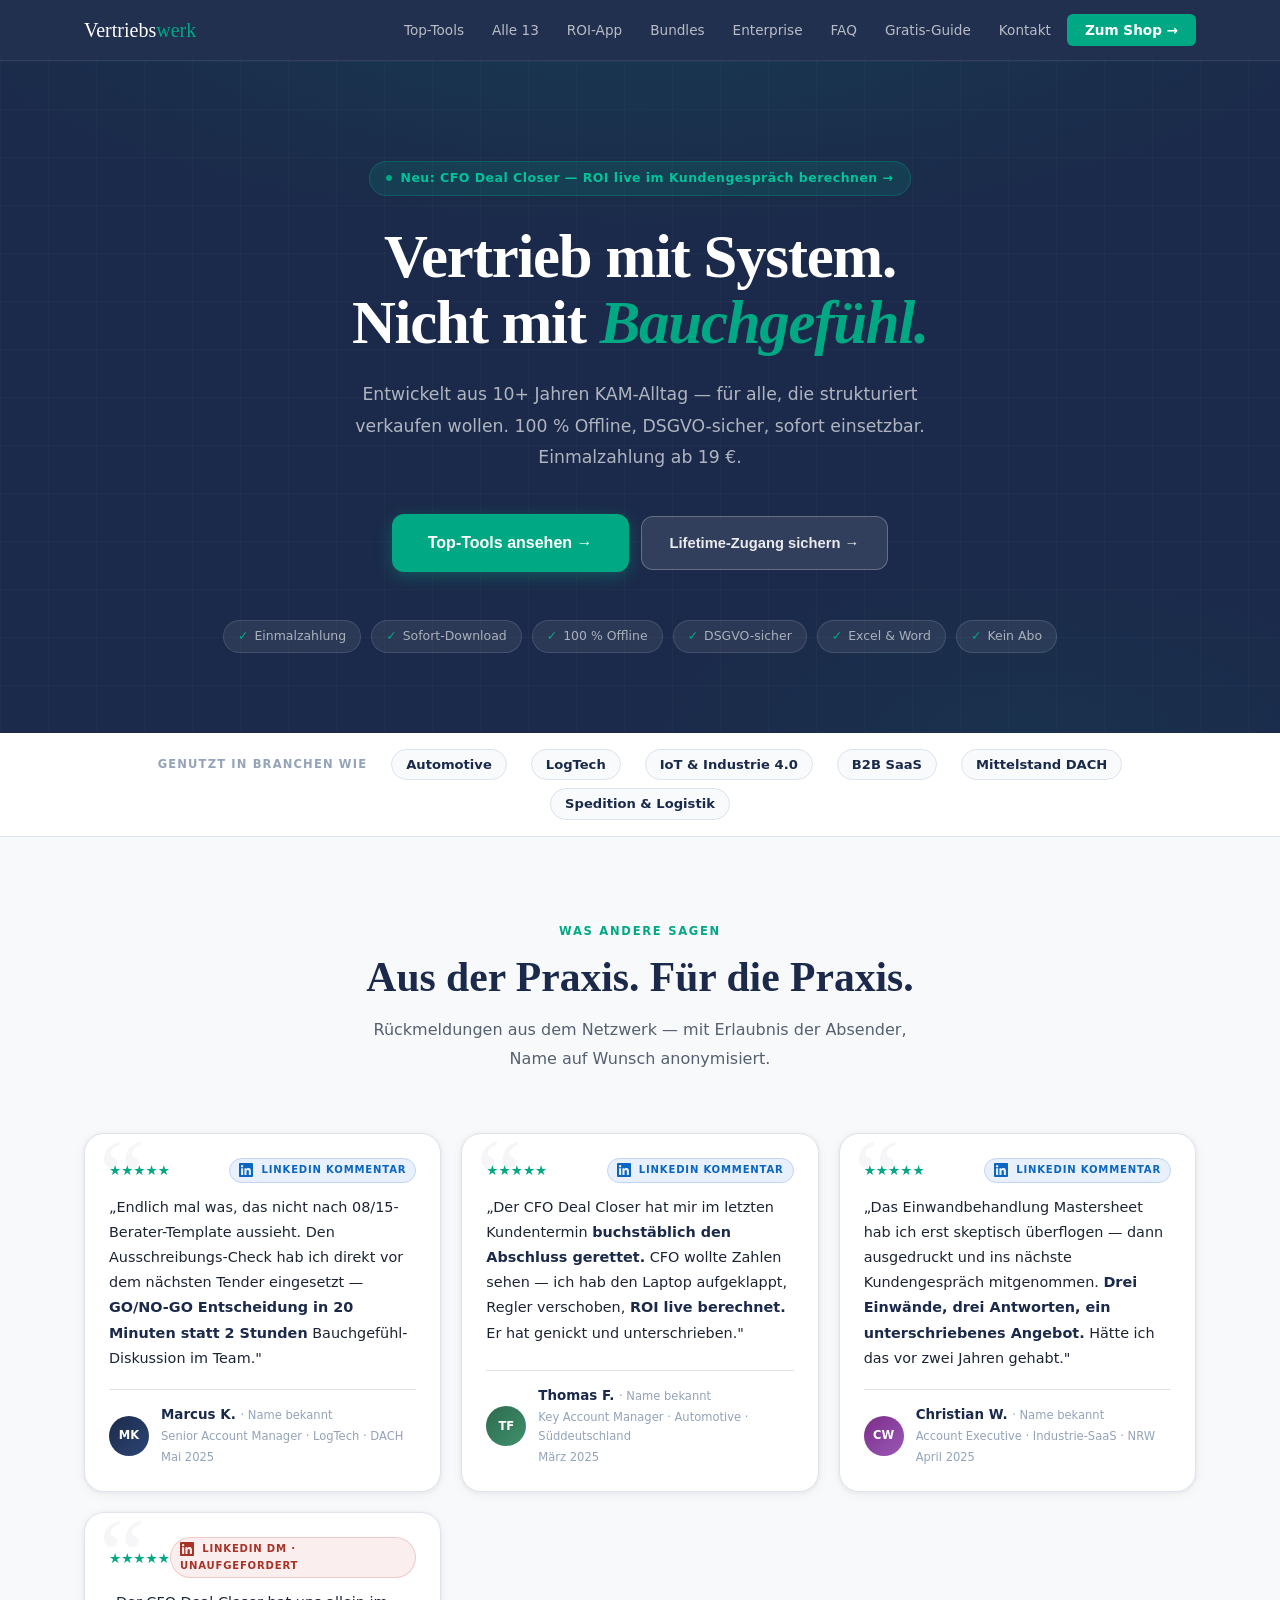
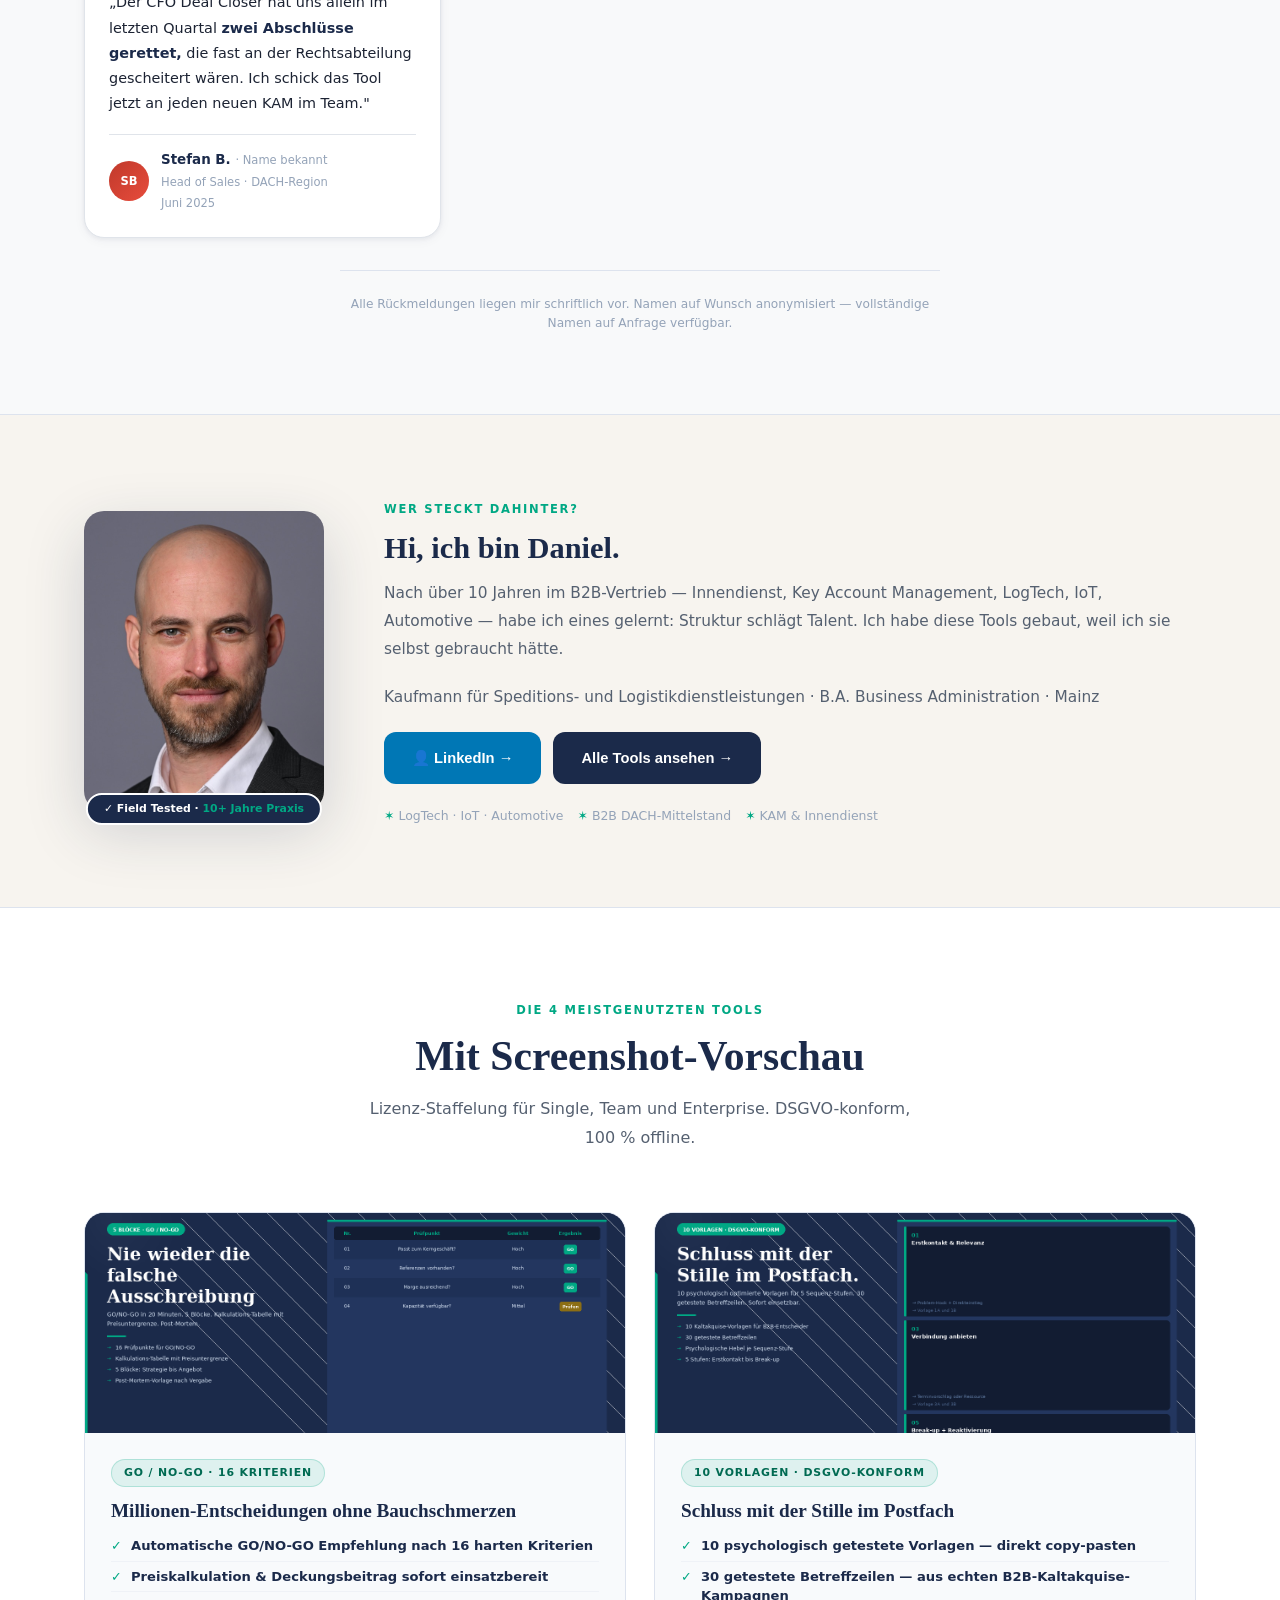
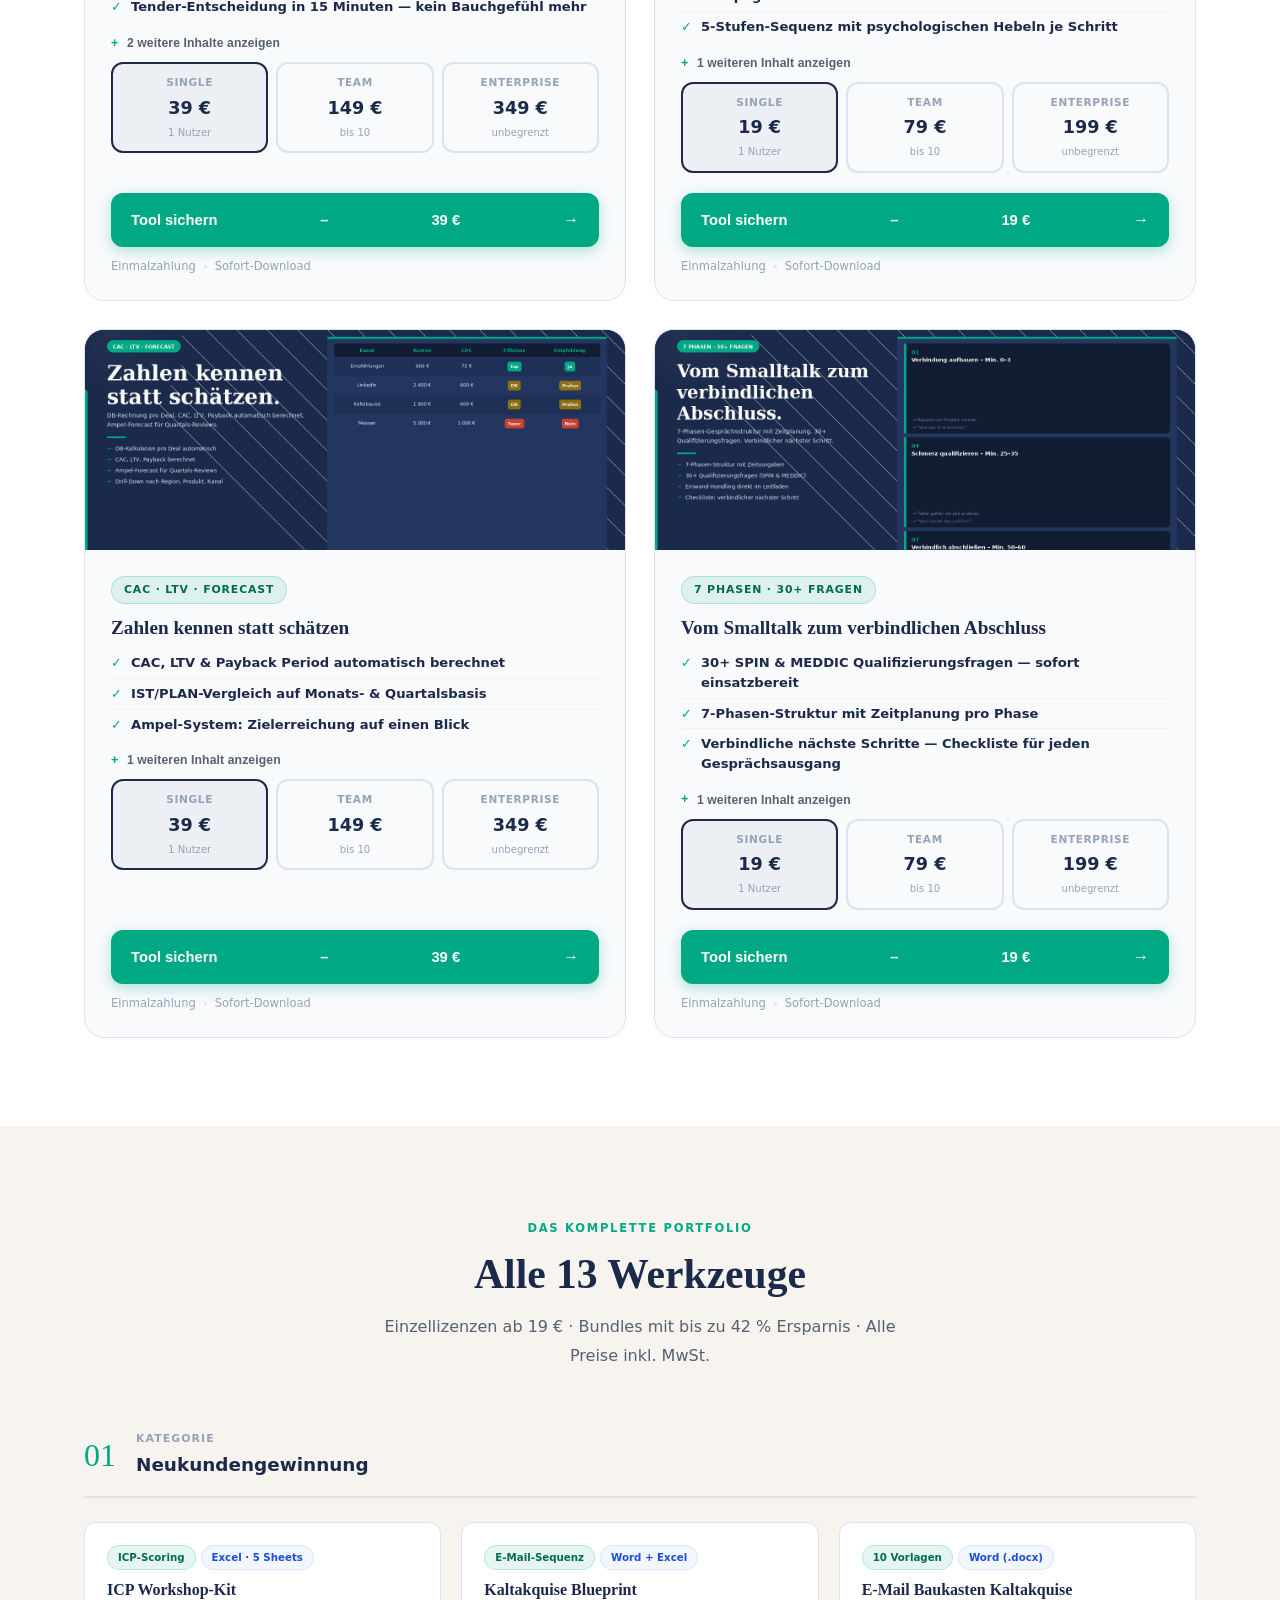
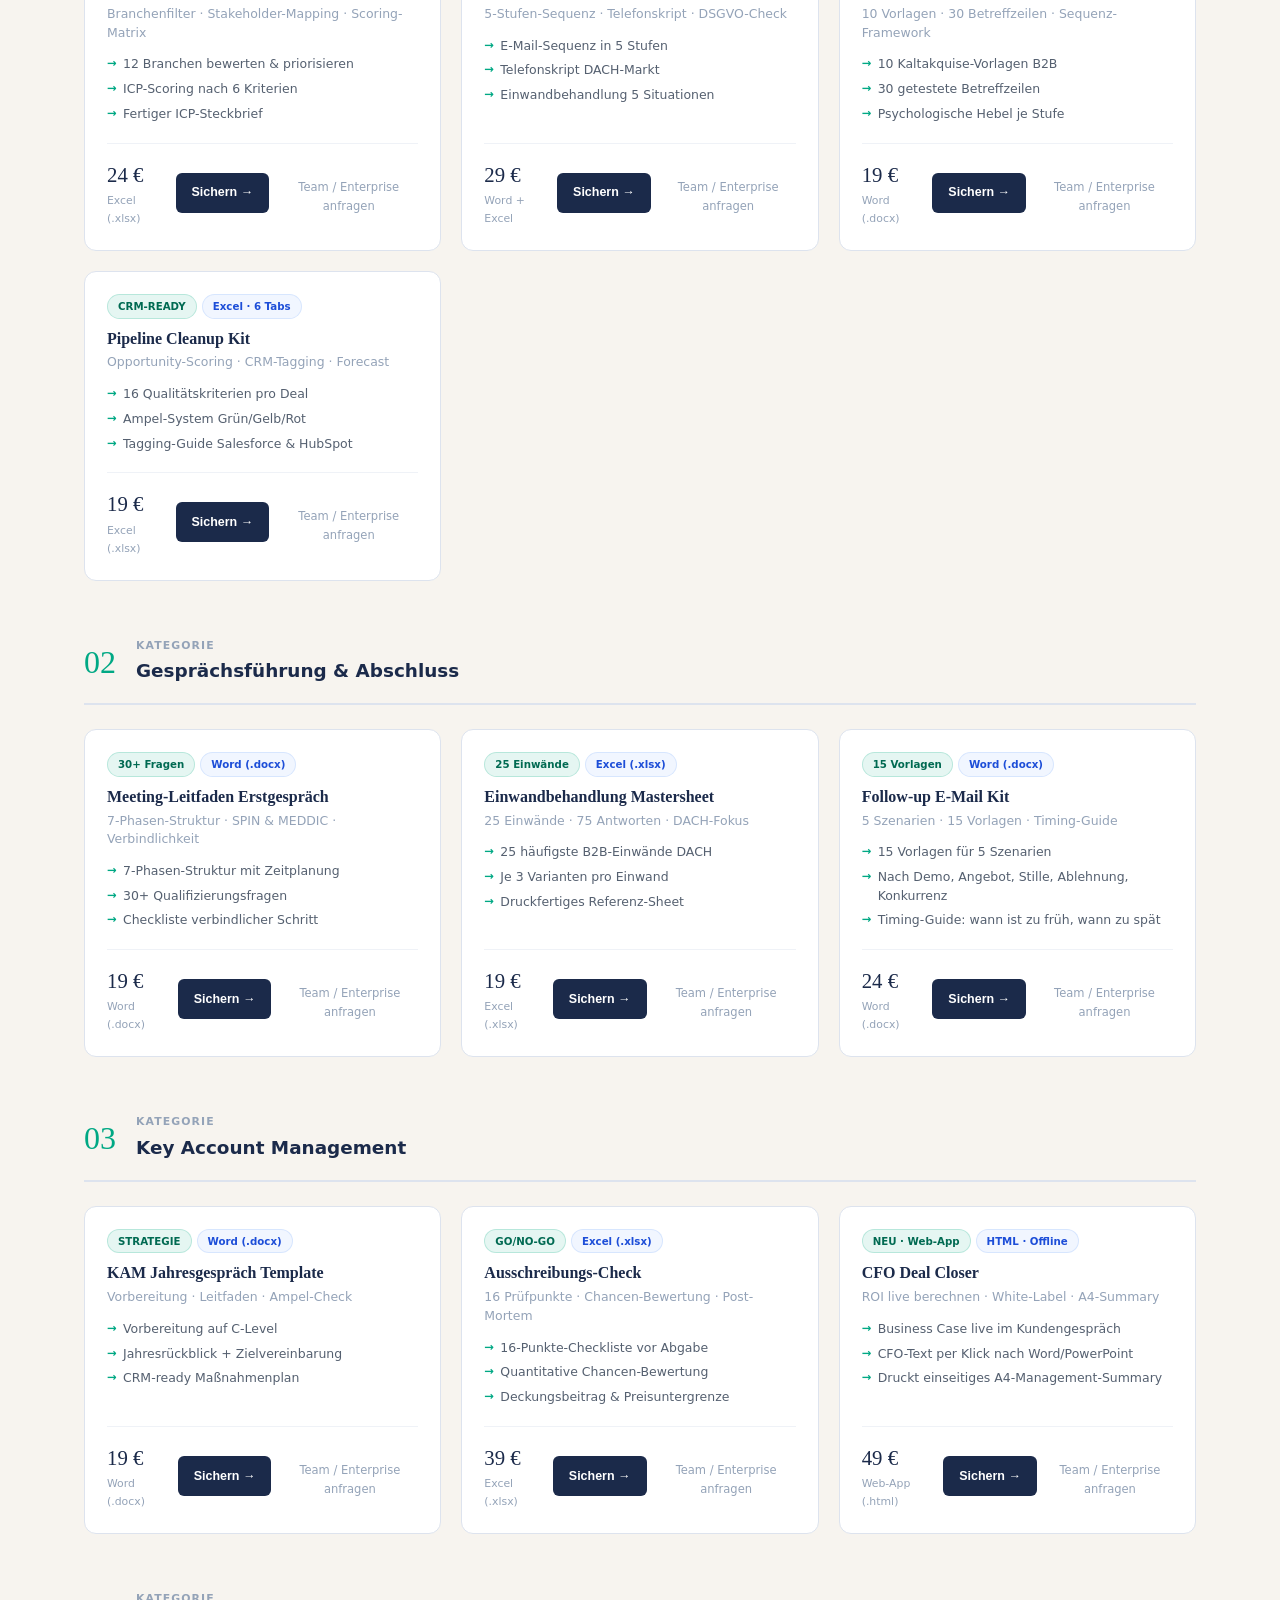
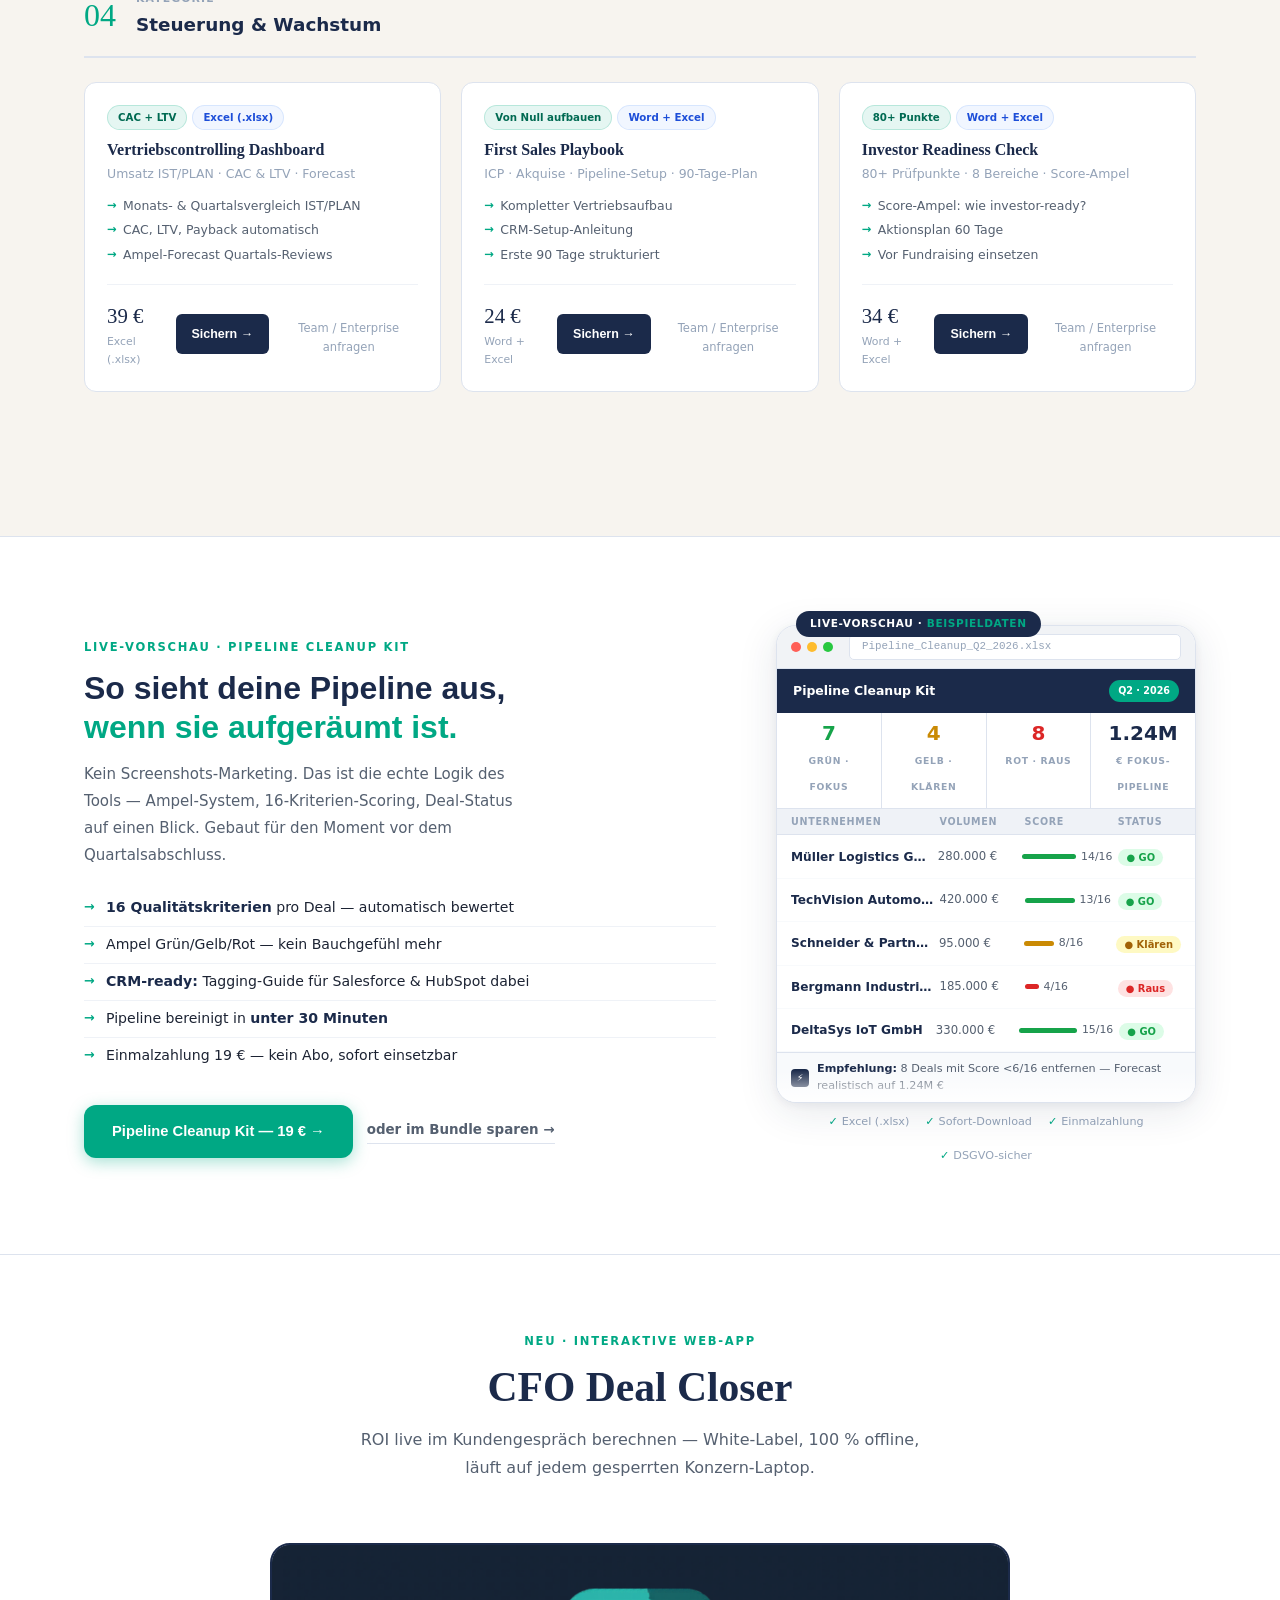
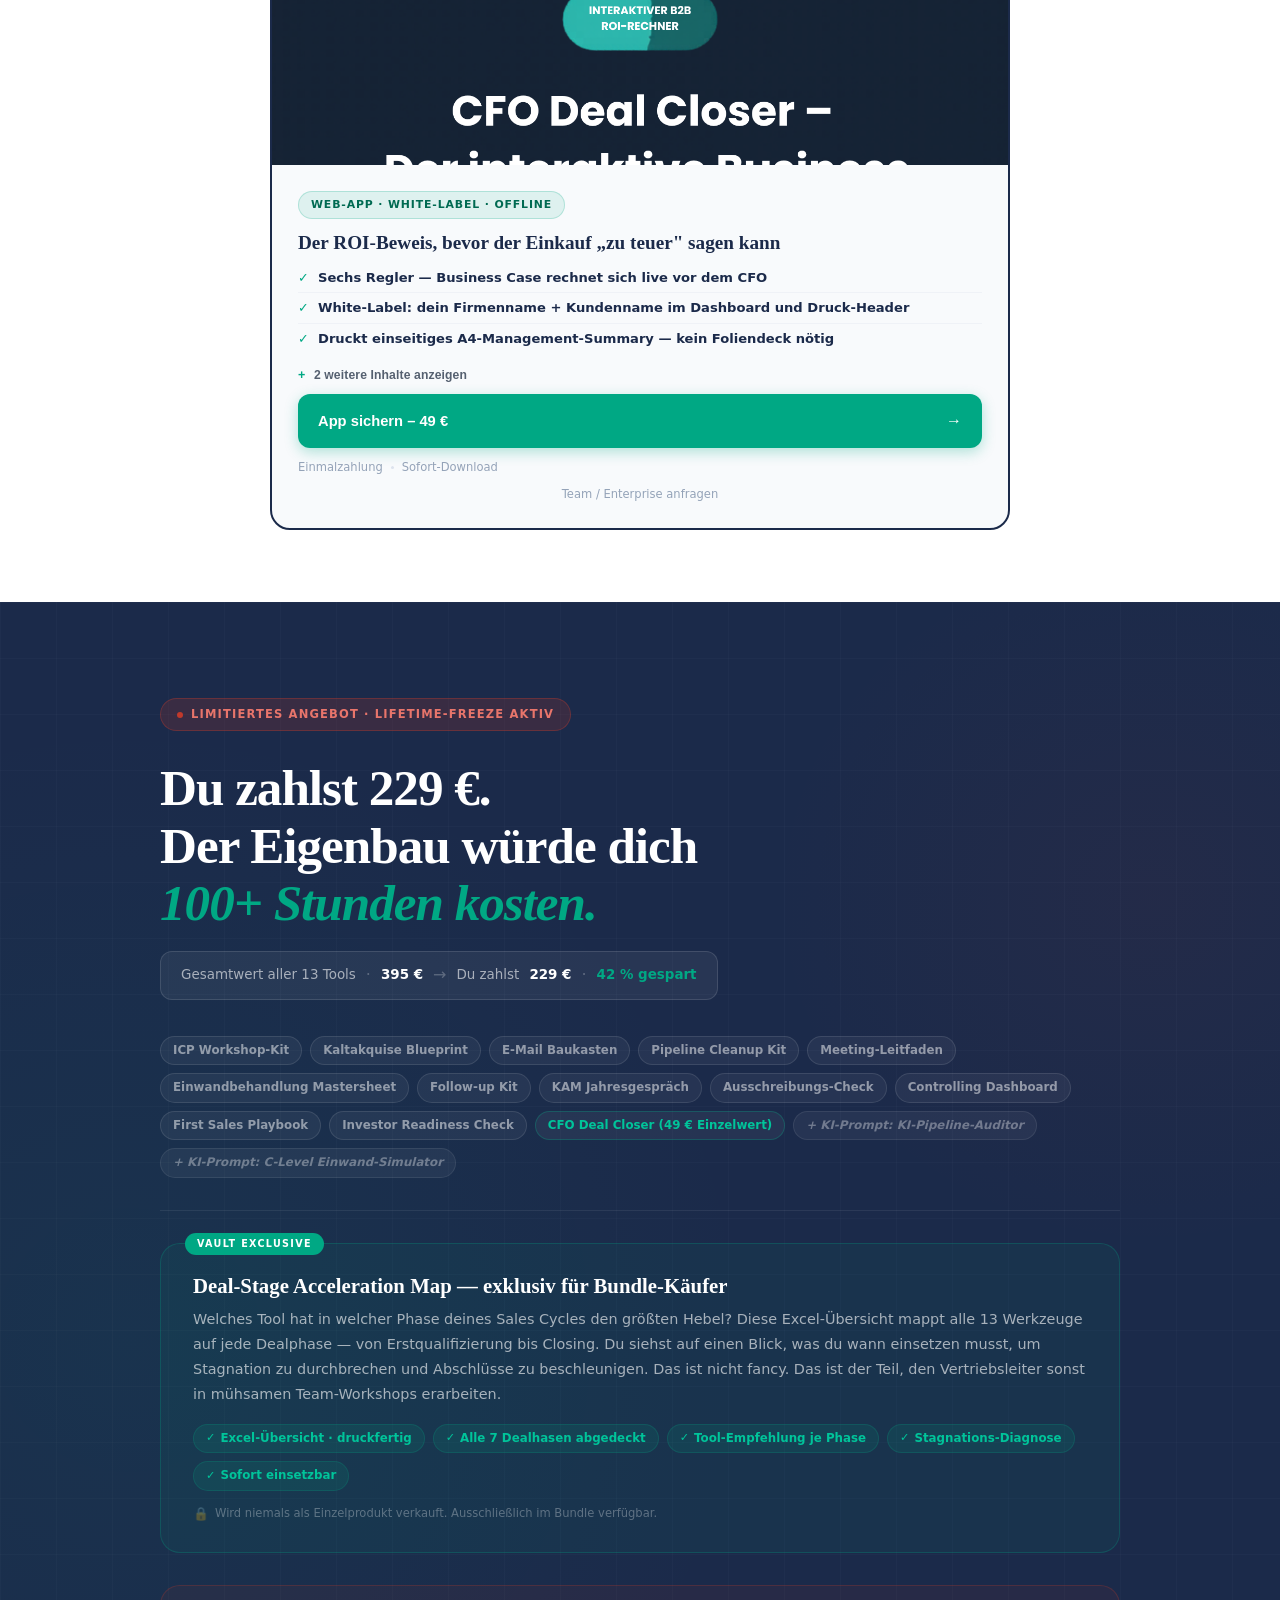
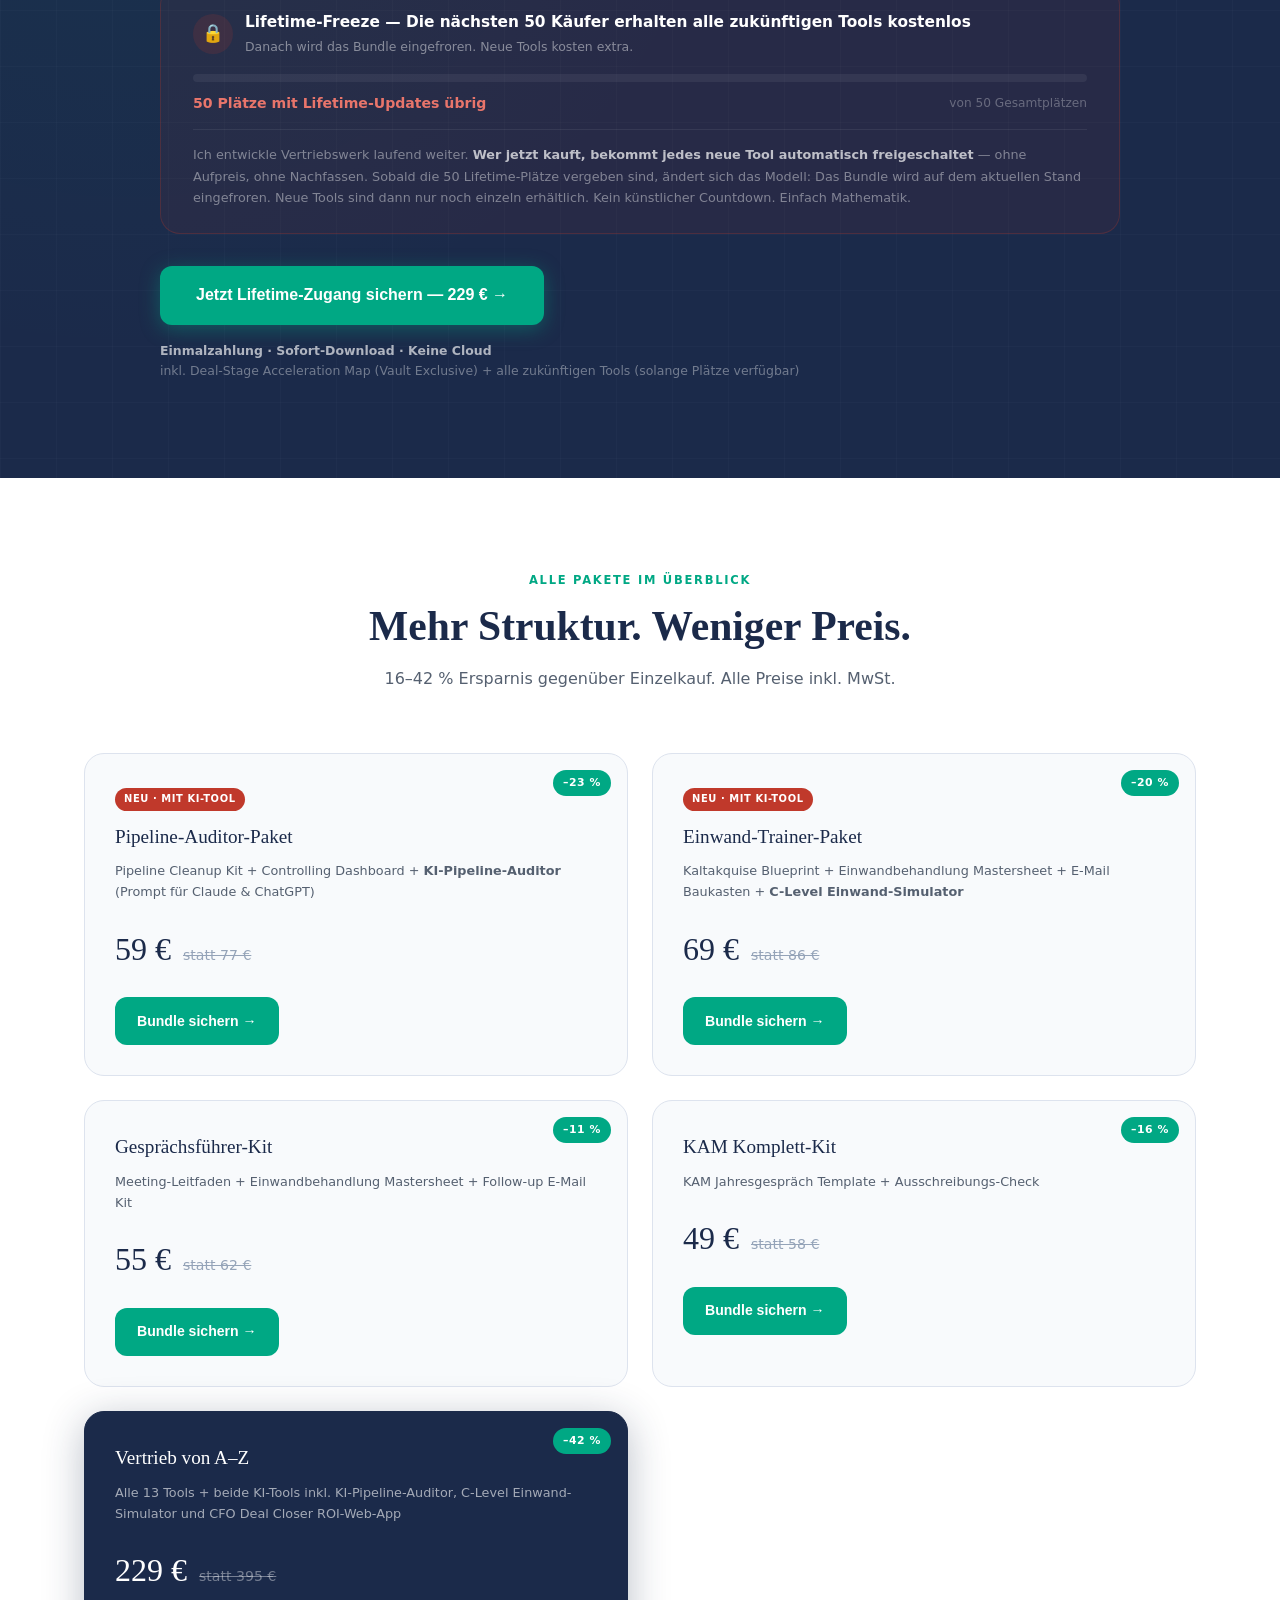
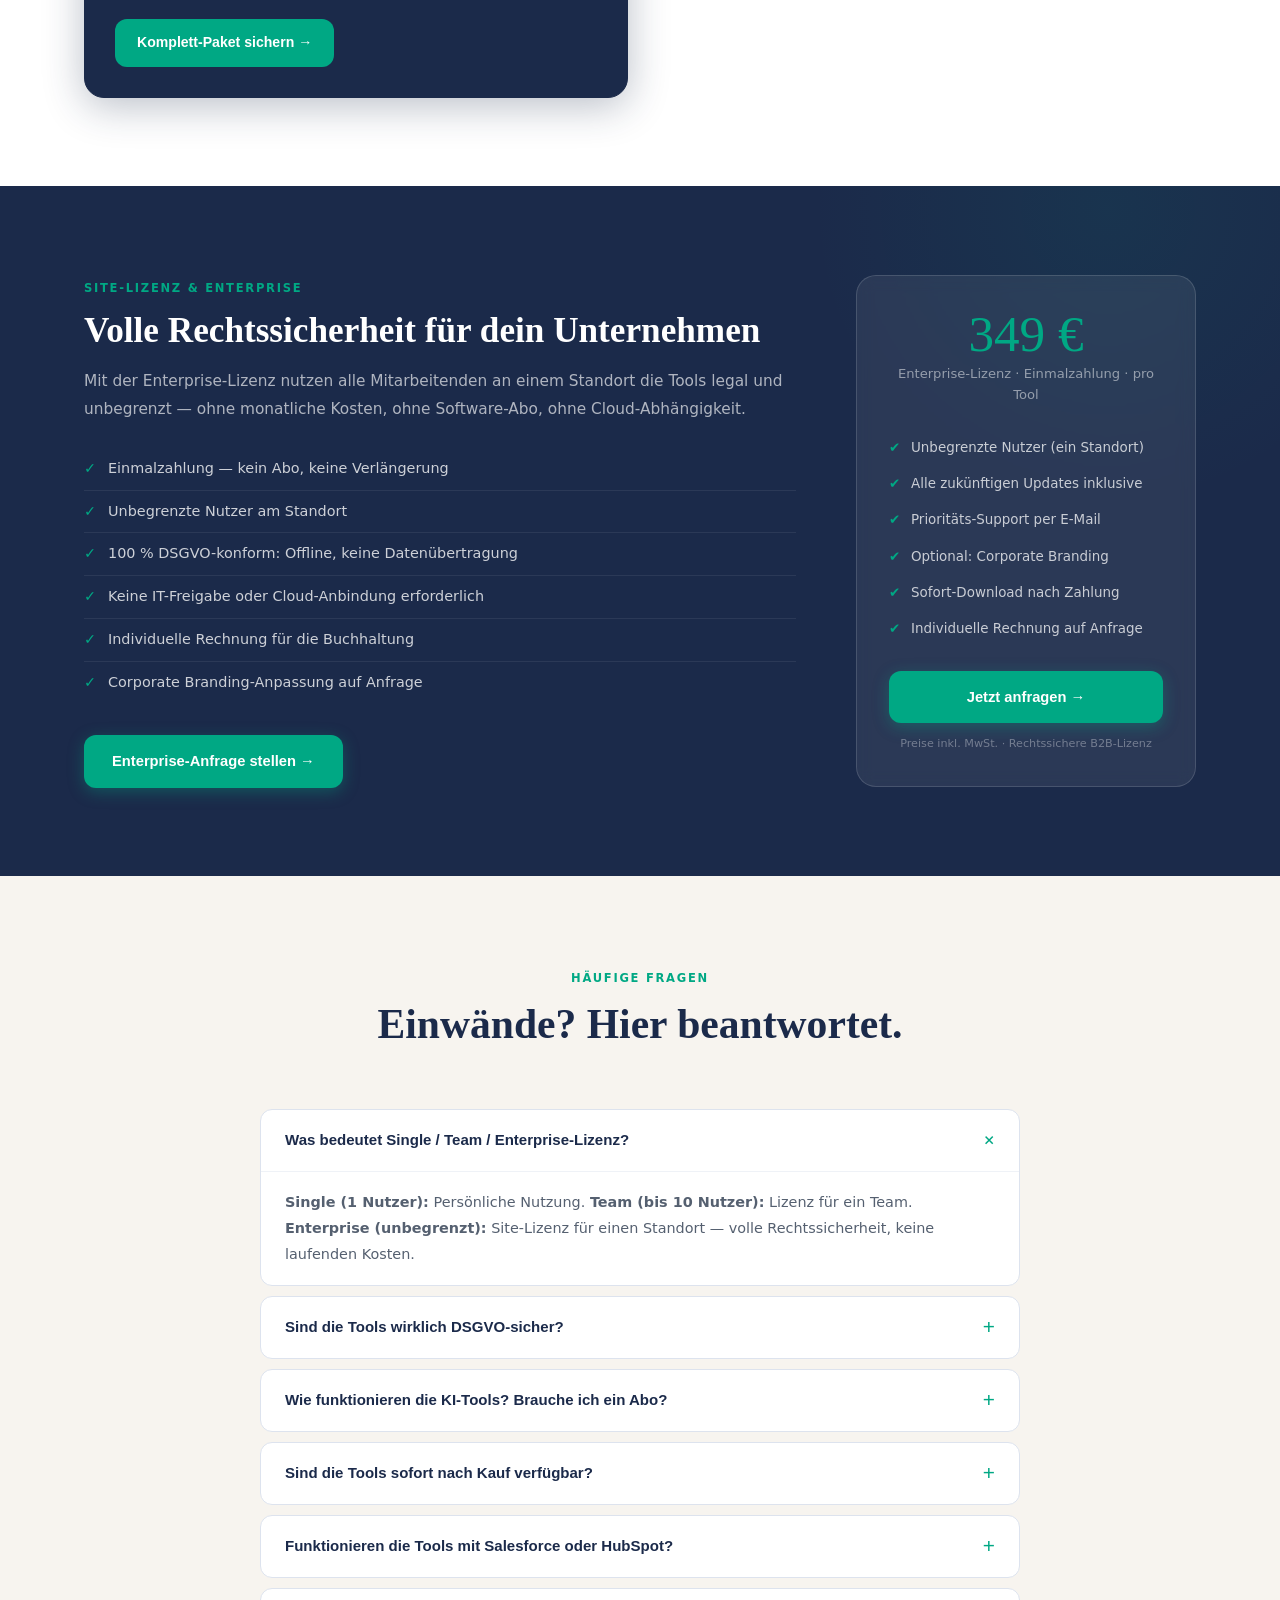
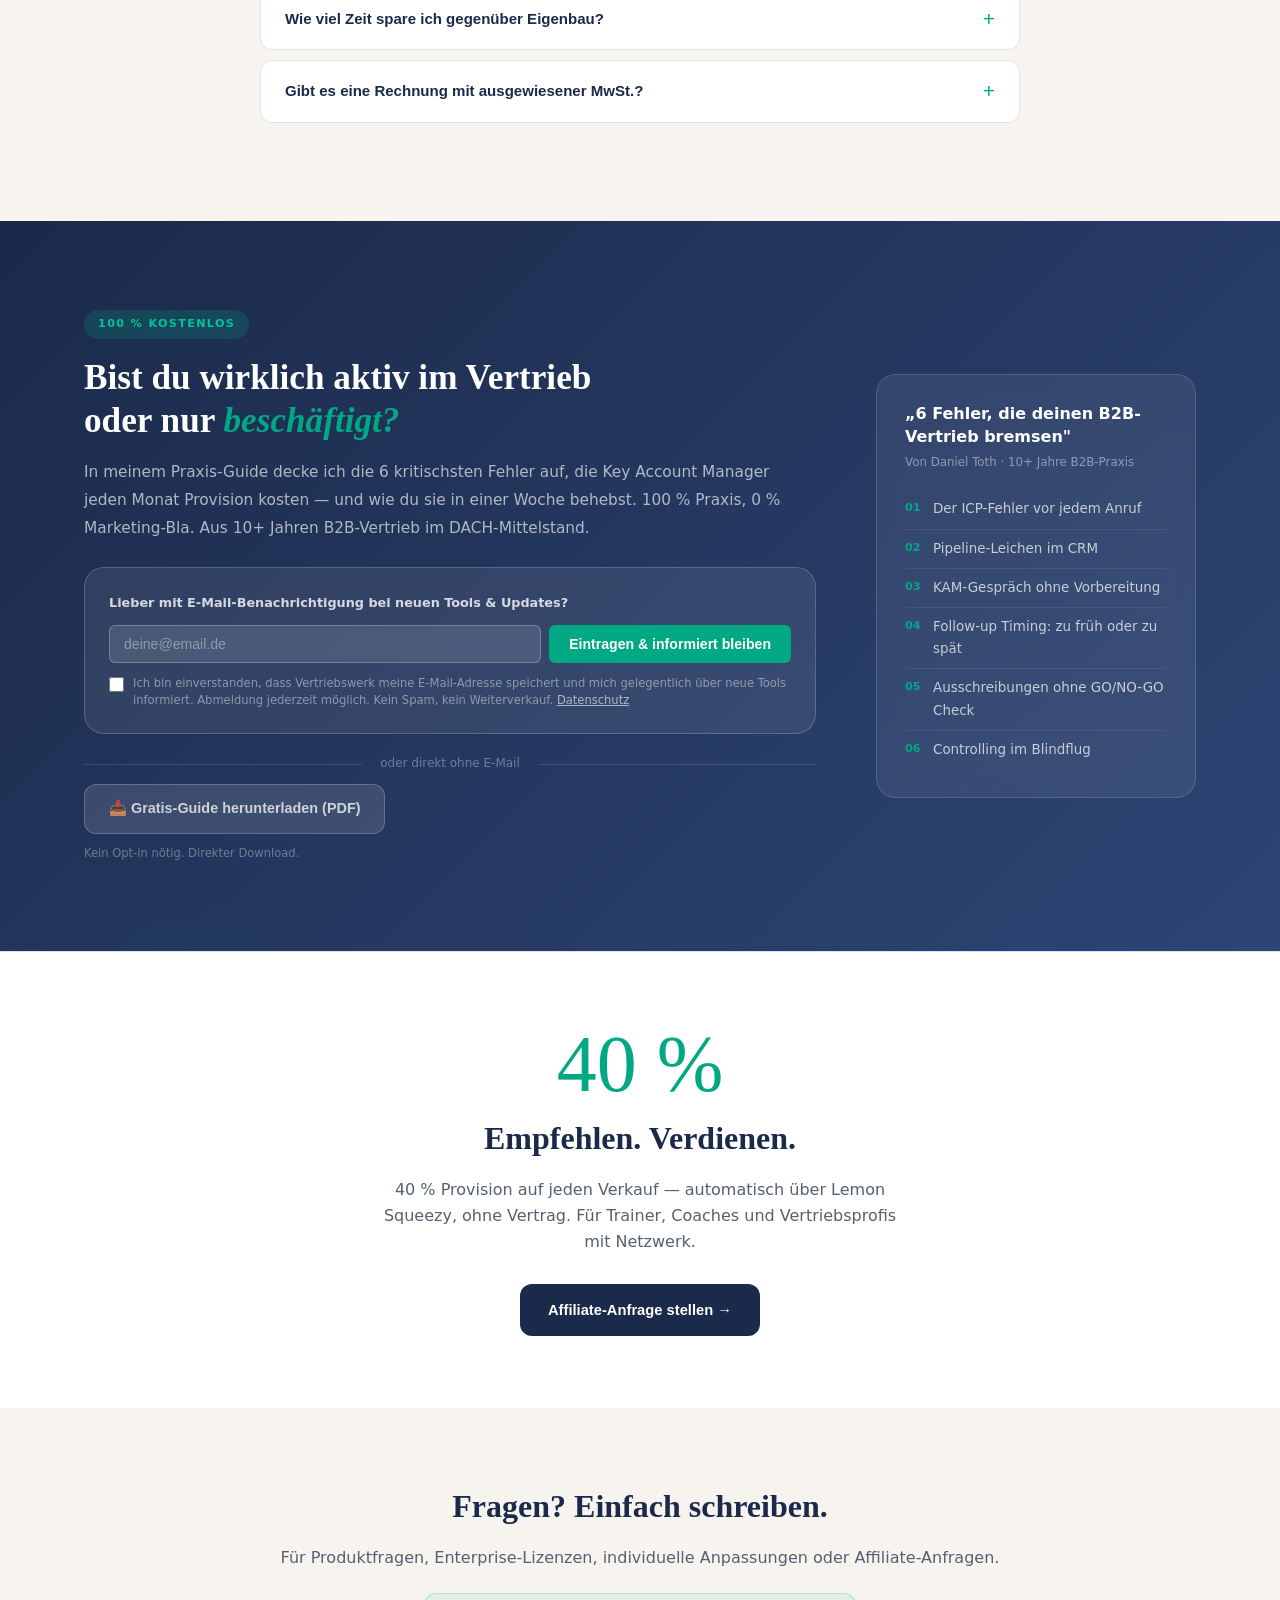
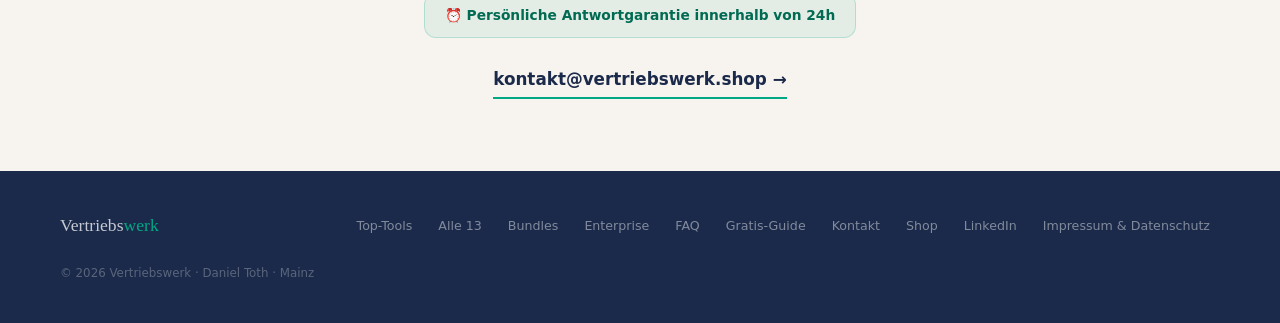
==== index.html @ a8c1745c "Add files via upload" ====
<!DOCTYPE html>
<html lang="de">
<head>
  <meta charset="UTF-8">
  <meta name="viewport" content="width=device-width, initial-scale=1.0">
  <title>Vertriebswerk – B2B-Vertriebstools für KAMs im DACH-Raum | Excel &amp; Word</title>
  <meta name="description" content="B2B-Vertriebstools für KAMs im DACH-Raum: CFO Deal Closer ROI-Web-App, Ausschreibungs-Check, Kaltakquise, Pipeline-Audit, KI-Tools. 100% offline, DSGVO-sicher. Ab 19 €.">
  <meta name="robots" content="index, follow">
  <link rel="canonical" href="https://vertriebswerk.shop/">
  <link rel="sitemap" type="application/xml" href="/sitemap.xml">
  <link rel="icon" type="image/png" href="favicon.png">
  <link rel="preconnect" href="https://fonts.bunny.net">
  <link href="https://fonts.bunny.net/css?family=dm-sans:300,400,500,600,700&family=dm-serif-display:400,400i" rel="stylesheet">
  <link rel="preconnect" href="https://app.lemonsqueezy.com">
  <meta property="og:type" content="website">
  <meta property="og:title" content="Vertriebswerk – B2B-Vertriebstools aus 10+ Jahren KAM-Praxis">
  <meta property="og:description" content="13 praxiserprobte Tools für KAMs im DACH-Raum. DSGVO-sicher, 100% Offline. Einmalzahlung ab 19 €.">
  <meta property="og:url" content="https://vertriebswerk.shop/">
  <meta property="og:image" content="https://vertriebswerk.shop/og-image.png">
  <meta name="twitter:card" content="summary_large_image">
  <meta name="twitter:title" content="Vertriebswerk – B2B-Vertriebstools aus 10+ Jahren KAM-Praxis">
  <meta name="twitter:description" content="13 praxiserprobte Tools für KAMs im DACH-Raum. DSGVO-sicher, 100% Offline. Einmalzahlung ab 19 €.">
  <meta name="twitter:image" content="https://vertriebswerk.shop/og-image.png">
  <meta name="google-site-verification" content="google2e2e5d364f822384">
  <script src="https://app.lemonsqueezy.com/js/lemon.js" defer></script>

  <!-- ── STRUCTURED DATA ──────────────────────────────────── -->
  <script type="application/ld+json">
  {
    "@context": "https://schema.org",
    "@type": "Organization",
    "name": "Vertriebswerk",
    "url": "https://vertriebswerk.shop",
    "logo": "https://vertriebswerk.shop/favicon.png",
    "description": "Praxiserprobte B2B-Vertriebstools für Key Account Manager im DACH-Raum",
    "founder": {
      "@type": "Person",
      "name": "Daniel Toth",
      "jobTitle": "Key Account Manager & Gründer",
      "sameAs": "https://www.linkedin.com/in/daniel-toth-a7117712a"
    },
    "contactPoint": {
      "@type": "ContactPoint",
      "email": "kontakt@vertriebswerk.shop",
      "contactType": "customer service",
      "availableLanguage": "German"
    }
  }
  </script>

  <script type="application/ld+json">
  {
    "@context": "https://schema.org",
    "@graph": [
      {
        "@type": "Product",
        "name": "Ausschreibungs-Check",
        "description": "GO/NO-GO Entscheidungstool für B2B-Ausschreibungen: 16 Bewertungskriterien, automatische Empfehlung, Preiskalkulation und Risiko-Analyse. Keine Ressourcen mehr in aussichtslose Tender.",
        "brand": {"@type": "Brand", "name": "Vertriebswerk"},
        "offers": {
          "@type": "Offer",
          "price": "39.00",
          "priceCurrency": "EUR",
          "availability": "https://schema.org/InStock",
          "url": "https://vertriebswerkshop.lemonsqueezy.com/checkout/buy/b80c491b-0aa6-42b9-b40d-44959ab2b09c",
          "seller": {"@type": "Organization", "name": "Vertriebswerk"}
        },
        "category": "B2B Sales Tools",
        "aggregateRating": {
          "@type": "AggregateRating",
          "ratingValue": "5",
          "bestRating": "5",
          "worstRating": "1",
          "ratingCount": "4",
          "reviewCount": "4"
        },
        "review": [
          {
            "@type": "Review",
            "reviewRating": {"@type": "Rating", "ratingValue": "5", "bestRating": "5"},
            "author": {"@type": "Person", "name": "Marcus K."},
            "reviewBody": "Endlich mal was, das nicht nach 08/15-Berater-Template aussieht. Den Ausschreibungs-Check hab ich direkt vor dem nächsten Tender eingesetzt — GO/NO-GO Entscheidung in 20 Minuten statt 2 Stunden Bauchgefühl-Diskussion im Team.",
            "datePublished": "2025-05-01"
          }
        ]
      },
      {
        "@type": "Product",
        "name": "CFO Deal Closer",
        "description": "Interaktive ROI-Web-App für Key Account Manager: Business Case live im Kundengespräch berechnen, White-Label, 100% offline, läuft auf gesperrten Konzern-Laptops.",
        "brand": {"@type": "Brand", "name": "Vertriebswerk"},
        "offers": {
          "@type": "Offer",
          "price": "49.00",
          "priceCurrency": "EUR",
          "availability": "https://schema.org/InStock",
          "url": "https://vertriebswerkshop.lemonsqueezy.com/checkout/buy/7352d650-646d-4c8c-b4ae-82685ff36a20",
          "seller": {"@type": "Organization", "name": "Vertriebswerk"}
        },
        "category": "B2B Sales Tools",
        "aggregateRating": {
          "@type": "AggregateRating",
          "ratingValue": "5",
          "bestRating": "5",
          "worstRating": "1",
          "ratingCount": "2",
          "reviewCount": "2"
        },
        "review": [
          {
            "@type": "Review",
            "reviewRating": {"@type": "Rating", "ratingValue": "5", "bestRating": "5"},
            "author": {"@type": "Person", "name": "Thomas F."},
            "reviewBody": "Der CFO Deal Closer hat mir im letzten Kundentermin buchstäblich den Abschluss gerettet. CFO wollte Zahlen sehen — ich hab den Laptop aufgeklappt, Regler verschoben, ROI live berechnet. Er hat genickt und unterschrieben.",
            "datePublished": "2025-03-01"
          },
          {
            "@type": "Review",
            "reviewRating": {"@type": "Rating", "ratingValue": "5", "bestRating": "5"},
            "author": {"@type": "Person", "name": "Stefan B."},
            "reviewBody": "Der CFO Deal Closer hat uns allein im letzten Quartal zwei Abschlüsse gerettet, die fast an der Rechtsabteilung gescheitert wären. Ich schick das Tool jetzt an jeden neuen KAM im Team.",
            "datePublished": "2025-06-01"
          }
        ]
      },
      {
        "@type": "Product",
        "name": "Pipeline Cleanup Kit",
        "description": "Pipeline-Bereinigung in 30 Minuten: 16 Qualitätskriterien pro Deal, Ampel-System, Tagging-Guide für Salesforce und HubSpot.",
        "brand": {"@type": "Brand", "name": "Vertriebswerk"},
        "offers": {
          "@type": "Offer",
          "price": "19.00",
          "priceCurrency": "EUR",
          "availability": "https://schema.org/InStock",
          "url": "https://vertriebswerkshop.lemonsqueezy.com/checkout/buy/56581817-aff0-413f-9e29-991b9c4b4388",
          "seller": {"@type": "Organization", "name": "Vertriebswerk"}
        },
        "category": "B2B Sales Tools",
        "aggregateRating": {
          "@type": "AggregateRating",
          "ratingValue": "5",
          "bestRating": "5",
          "worstRating": "1",
          "ratingCount": "4",
          "reviewCount": "4"
        },
        "review": [
          {
            "@type": "Review",
            "reviewRating": {"@type": "Rating", "ratingValue": "5", "bestRating": "5"},
            "author": {"@type": "Person", "name": "Christian W."},
            "reviewBody": "Das Einwandbehandlung Mastersheet hab ich erst skeptisch überflogen — dann ausgedruckt und ins nächste Kundengespräch mitgenommen. Drei Einwände, drei Antworten, ein unterschriebenes Angebot.",
            "datePublished": "2025-04-01"
          }
        ]
      },
      {
        "@type": "Product",
        "name": "Vertrieb von A–Z – Alle 13 Tools",
        "description": "Komplettpaket mit allen 13 B2B-Vertriebstools: ICP-Workshop, Kaltakquise, Pipeline Cleanup, Meeting-Leitfaden, Einwandbehandlung, CFO Deal Closer und mehr. 42% Ersparnis.",
        "brand": {"@type": "Brand", "name": "Vertriebswerk"},
        "offers": {
          "@type": "Offer",
          "price": "229.00",
          "priceCurrency": "EUR",
          "availability": "https://schema.org/InStock",
          "url": "https://vertriebswerkshop.lemonsqueezy.com/checkout/buy/ac02006b-264d-4fc0-8799-3cf936e5cb18",
          "seller": {"@type": "Organization", "name": "Vertriebswerk"}
        },
        "category": "B2B Sales Tools",
        "aggregateRating": {
          "@type": "AggregateRating",
          "ratingValue": "5",
          "bestRating": "5",
          "worstRating": "1",
          "ratingCount": "4",
          "reviewCount": "4"
        },
        "review": [
          {
            "@type": "Review",
            "reviewRating": {"@type": "Rating", "ratingValue": "5", "bestRating": "5"},
            "author": {"@type": "Person", "name": "Stefan B."},
            "reviewBody": "Bestes Tool auf dem Markt. Ich schick das jetzt an jeden neuen KAM im Team.",
            "datePublished": "2025-06-01"
          }
        ]
      }
    ]
  }
  </script>

  <script type="application/ld+json">
  {"@context":"https://schema.org","@type":"FAQPage","mainEntity":[
    {"@type":"Question","name":"Was bedeutet Single / Team / Enterprise-Lizenz?","acceptedAnswer":{"@type":"Answer","text":"Single: 1 Nutzer. Team: bis 10 Nutzer. Enterprise: unbegrenzte Nutzer an einem Standort."}},
    {"@type":"Question","name":"Sind die Tools DSGVO-sicher?","acceptedAnswer":{"@type":"Answer","text":"Ja. Alle Tools laufen 100% offline in Excel oder Word. Keine Daten an Cloud-Server."}},
    {"@type":"Question","name":"Wie schnell sind die Tools einsatzbereit?","acceptedAnswer":{"@type":"Answer","text":"Sofort. Direkt nach dem Kauf via Lemon Squeezy erhältst du den Download-Link."}},
    {"@type":"Question","name":"Funktionieren die Tools mit Salesforce oder HubSpot?","acceptedAnswer":{"@type":"Answer","text":"Ja. Die Tools sind CRM-agnostisch und ergänzen jedes CRM. Pipeline Cleanup Kit und KAM-Template enthalten Tagging-Guides für Salesforce, HubSpot und Pipedrive."}},
    {"@type":"Question","name":"Wie viel Zeit spare ich gegenüber Eigenbau?","acceptedAnswer":{"@type":"Answer","text":"Erfahrungsgemäß 8–20 Stunden pro Tool. Beim Vertrieb von A–Z Bundle sind das rechnerisch über 100 Stunden ersparte Eigenentwicklungszeit."}}
  ]}
  </script>

  <style>
    /* ═══════════════════════════════════════════════
       TOKENS & RESET
    ═══════════════════════════════════════════════ */
    :root{
      --navy:    #1B2A4A;
      --navy-m:  #243760;
      --navy-l:  #2D4575;
      --teal:    #00a884;
      --teal-d:  #008f70;
      --teal-l:  #00c49a;
      --white:   #ffffff;
      --off:     #F7F4EF;
      --g50:     #F8FAFC;
      --g100:    #EFF2F7;
      --g200:    #DDE3EE;
      --g400:    #94A3B8;
      --g600:    #556070;
      --text:    #1C2333;
      --shadow-s:0 2px 8px rgba(27,42,74,.08);
      --shadow-m:0 8px 32px rgba(27,42,74,.12);
      --shadow-l:0 20px 60px rgba(27,42,74,.18);
      --r-s:6px; --r-m:12px; --r-l:20px; --r-xl:28px;
    }
    *,*::before,*::after{box-sizing:border-box;margin:0;padding:0}
    html{scroll-behavior:smooth;font-size:16px;-webkit-font-smoothing:antialiased;overflow-x:hidden}
    body{font-family:'DM Sans',system-ui,sans-serif;background:var(--off);color:var(--text);line-height:1.65;overflow-x:hidden}
    img{display:block;max-width:100%}
    a{color:inherit;text-decoration:none}
    .container{max-width:1160px;margin:0 auto;padding:0 24px;width:100%;box-sizing:border-box}

    /* ═══════════════════════════════════════════════
       TYPOGRAPHY HELPERS
    ═══════════════════════════════════════════════ */
    .eyebrow{display:inline-block;font-size:.72rem;font-weight:700;letter-spacing:.15em;text-transform:uppercase;color:var(--teal);margin-bottom:12px}
    .section-title{font-family:'DM Serif Display',Georgia,serif;font-size:clamp(1.8rem,3.5vw,2.6rem);color:var(--navy);line-height:1.18;margin-bottom:14px}
    .section-title--light{color:#fff}
    .section-sub{font-size:1rem;color:var(--g600);max-width:560px;line-height:1.78}
    .section-header{text-align:center;margin-bottom:60px}
    .section-header .section-sub{margin:0 auto}

    /* ═══════════════════════════════════════════════
       BUTTONS
    ═══════════════════════════════════════════════ */
    .btn{display:inline-flex;align-items:center;gap:8px;padding:14px 28px;border-radius:var(--r-m);font-family:'DM Sans',sans-serif;font-weight:700;font-size:.92rem;cursor:pointer;border:none;min-height:50px;transition:all .2s ease;white-space:nowrap}
    .btn-primary{background:var(--teal);color:#fff;box-shadow:0 4px 16px rgba(0,168,132,.35)}
    .btn-primary:hover{background:var(--teal-d);transform:translateY(-2px);box-shadow:0 8px 28px rgba(0,168,132,.45)}
    .btn-navy{background:var(--navy);color:#fff}
    .btn-navy:hover{background:var(--navy-m);transform:translateY(-2px)}
    .btn-ghost{background:rgba(255,255,255,.1);color:rgba(255,255,255,.9);border:1.5px solid rgba(255,255,255,.25);backdrop-filter:blur(8px)}
    .btn-ghost:hover{background:rgba(255,255,255,.18);border-color:rgba(255,255,255,.5)}
    .btn-outline-teal{background:transparent;color:var(--teal);border:1.5px solid var(--teal);font-size:.82rem;padding:8px 18px;min-height:38px}
    .btn-outline-teal:hover{background:var(--teal);color:#fff}
    .btn-li{background:#0077b5;color:#fff}
    .btn-li:hover{background:#005f94;transform:translateY(-2px)}
    .btn-lg{padding:16px 36px;font-size:1rem}

    /* ═══════════════════════════════════════════════
       NAV
    ═══════════════════════════════════════════════ */
    .nav{position:sticky;top:0;z-index:300;background:rgba(27,42,74,.97);backdrop-filter:blur(12px);border-bottom:1px solid rgba(255,255,255,.08)}
    .nav-inner{max-width:1160px;margin:0 auto;padding:0 24px;display:flex;align-items:center;justify-content:space-between;height:60px;gap:16px}
    .nav-brand{font-family:'DM Serif Display',serif;font-size:1.25rem;color:#fff}
    .nav-brand em{font-style:normal;color:var(--teal)}
    .nav-links{display:flex;align-items:center;gap:4px;list-style:none}
    .nav-links a{color:rgba(255,255,255,.68);font-size:.85rem;font-weight:500;padding:6px 12px;border-radius:var(--r-s);transition:all .18s}
    .nav-links a:hover{color:#fff;background:rgba(255,255,255,.08)}
    .nav-shop{background:var(--teal)!important;color:#fff!important;font-weight:700!important;border-radius:var(--r-s)!important;padding:8px 18px!important}
    .nav-shop:hover{background:var(--teal-d)!important}

    /* ═══════════════════════════════════════════════
       HERO
    ═══════════════════════════════════════════════ */
    .hero{background:var(--navy);padding:100px 24px 80px;text-align:center;position:relative;overflow:hidden}
    .hero::before{content:'';position:absolute;inset:0;background:radial-gradient(ellipse 80% 50% at 50% -10%,rgba(0,168,132,.12) 0%,transparent 70%),radial-gradient(ellipse 50% 40% at 80% 100%,rgba(0,168,132,.06) 0%,transparent 60%);pointer-events:none}
    .hero::after{content:'';position:absolute;inset:0;background-image:linear-gradient(rgba(255,255,255,.025) 1px,transparent 1px),linear-gradient(90deg,rgba(255,255,255,.025) 1px,transparent 1px);background-size:48px 48px;pointer-events:none}
    .hero .container{position:relative;z-index:1}
    .hero-kicker{display:inline-flex;align-items:center;gap:8px;background:rgba(0,168,132,.15);border:1px solid rgba(0,168,132,.3);border-radius:50px;padding:6px 16px;color:var(--teal-l);font-size:.78rem;font-weight:600;letter-spacing:.04em;margin-bottom:28px}
    .hero-kicker-dot{width:6px;height:6px;border-radius:50%;background:var(--teal);animation:pulse 2s infinite}
    @keyframes pulse{0%,100%{opacity:1;transform:scale(1)}50%{opacity:.5;transform:scale(.8)}}
    .hero h1{font-family:'DM Serif Display',Georgia,serif;color:#fff;font-size:clamp(2.2rem,5.5vw,3.8rem);line-height:1.1;margin-bottom:22px;letter-spacing:-.02em}
    .hero h1 em{font-style:italic;color:var(--teal)}
    .hero-sub{font-size:1.08rem;color:rgba(255,255,255,.65);max-width:640px;margin:0 auto 40px;line-height:1.82;font-weight:300}
    .hero-actions{display:flex;align-items:center;justify-content:center;gap:12px;flex-wrap:wrap;margin-bottom:48px}
    .hero-trust{display:flex;flex-wrap:wrap;justify-content:center;gap:10px}
    .trust-pill{display:inline-flex;align-items:center;gap:6px;background:rgba(255,255,255,.07);border:1px solid rgba(255,255,255,.12);border-radius:50px;padding:5px 14px;color:rgba(255,255,255,.6);font-size:.78rem}
    .trust-pill::before{content:"✓";color:var(--teal);font-weight:700}

    /* ═══════════════════════════════════════════════
       PROOF STRIP
    ═══════════════════════════════════════════════ */
    .proof-strip{background:#fff;border-bottom:1px solid var(--g200);padding:16px 24px}
    .proof-inner{max-width:1160px;margin:0 auto;display:flex;align-items:center;justify-content:center;flex-wrap:wrap;gap:8px 24px}
    .proof-label{font-size:.72rem;font-weight:700;text-transform:uppercase;letter-spacing:.1em;color:var(--g400)}
    .proof-tag{font-size:.82rem;font-weight:600;color:var(--navy);background:var(--g50);border:1px solid var(--g200);border-radius:50px;padding:4px 14px}

    /* ═══════════════════════════════════════════════
       SOCIAL PROOF — CI-korrigiert
    ═══════════════════════════════════════════════ */
    .social-proof{background:#f8f9fa;padding:80px 24px;border-bottom:1px solid var(--g200)}
    .sp-grid{display:grid;grid-template-columns:repeat(auto-fill,minmax(300px,1fr));gap:20px;margin-top:52px}
    /* Karte: weiß, feine Border, weicher Schatten */
    .sp-card{background:#fff;border:1px solid #e0e4ea;border-radius:var(--r-l);padding:24px;position:relative;overflow:hidden;transition:box-shadow .2s,transform .2s;box-shadow:0 1px 4px rgba(27,42,74,.06),0 2px 12px rgba(27,42,74,.05);display:flex;flex-direction:column}
    .sp-card:hover{box-shadow:0 4px 24px rgba(27,42,74,.11);transform:translateY(-2px)}
    /* Dekoratives Anführungszeichen im Kartenhintergrund */
    .sp-card::before{content:'\201C';position:absolute;top:-10px;left:14px;font-size:6.5rem;font-family:Georgia,serif;color:var(--navy);opacity:.04;line-height:1;pointer-events:none;user-select:none}
    /* Header: Sterne + Quellbadge */
    .sp-card-head{display:flex;justify-content:space-between;align-items:center;margin-bottom:12px}
    .sp-stars{display:flex;gap:2px;color:var(--teal);font-size:.85rem}
    .sp-source{font-size:.63rem;font-weight:700;text-transform:uppercase;letter-spacing:.08em;color:var(--g400);background:#f8f9fa;border:1px solid #e0e4ea;padding:3px 9px;border-radius:50px}
    .sp-source--li{background:#e8f0fb;border-color:#c0d4f5;color:#0a66c2}
    /* Zitat */
    .sp-quote{font-size:.9rem;color:var(--text);line-height:1.75;margin-bottom:18px;font-style:normal;position:relative;z-index:1;flex:1}
    .sp-quote strong{color:var(--navy);font-weight:700}
    .sp-author{display:flex;align-items:center;gap:12px;padding-top:14px;border-top:1px solid #e0e4ea;margin-top:auto}
    .sp-avatar{width:40px;height:40px;border-radius:50%;background:var(--navy);display:flex;align-items:center;justify-content:center;font-size:.72rem;font-weight:700;color:#fff;flex-shrink:0}
    .sp-avatar--mk{background:linear-gradient(135deg,#1B2A4A,#2D4575)}
    .sp-avatar--tf{background:linear-gradient(135deg,#2D6A4F,#40916C)}
    .sp-avatar--cw{background:linear-gradient(135deg,#7B2D8B,#9B59B6)}
    .sp-avatar--sb{background:linear-gradient(135deg,#C0392B,#E74C3C)}
    .sp-name{font-size:.84rem;font-weight:700;color:var(--navy)}
    .sp-name-note{font-size:.72rem;font-weight:400;color:var(--g400);font-style:normal}
    .sp-date{font-size:.72rem;color:var(--g400);margin-top:2px}
    .sp-disclaimer{text-align:center;font-size:.76rem;color:var(--g400);margin-top:32px;padding-top:24px;border-top:1px solid var(--g200);max-width:600px;margin-left:auto;margin-right:auto;line-height:1.6}
    .sp-source--dm{background:rgba(192,57,43,.08);color:#a93226;border-color:rgba(192,57,43,.2)}
    .sp-role{font-size:.72rem;color:var(--g400);margin-top:1px}

    /* ═══════════════════════════════════════════════
       PIPELINE DEMO — Live Mockup Conversion Block
    ═══════════════════════════════════════════════ */
    .demo-section{background:#fff;padding:88px 24px;border-top:1px solid var(--g200);border-bottom:1px solid var(--g200)}
    .demo-inner{display:grid;grid-template-columns:1fr 420px;gap:60px;align-items:center}
    .demo-headline{font-size:clamp(1.5rem,2.8vw,2rem);font-weight:700;color:var(--navy);line-height:1.22;margin-bottom:14px;font-family:'DM Sans',sans-serif}
    .demo-headline em{font-style:normal;color:var(--teal)}
    .demo-desc{font-size:.94rem;color:var(--g600);line-height:1.78;margin-bottom:22px;max-width:440px}
    .demo-bullets{list-style:none;margin-bottom:32px}
    .demo-bullets li{font-size:.88rem;color:var(--text);padding:7px 0 7px 22px;position:relative;border-bottom:1px solid var(--g100);line-height:1.55}
    .demo-bullets li:last-child{border-bottom:none}
    .demo-bullets li::before{content:'→';position:absolute;left:0;color:var(--teal);font-weight:700;font-size:.8rem}
    .demo-bullets li strong{color:var(--navy);font-weight:600}
    .demo-cta-group{display:flex;align-items:center;gap:14px;flex-wrap:wrap}
    .demo-link-ghost{color:var(--g600);font-size:.84rem;font-weight:600;border-bottom:1.5px solid var(--g200);padding-bottom:2px;transition:color .18s,border-color .18s}
    .demo-link-ghost:hover{color:var(--navy);border-color:var(--navy)}
    /* Frame wrap */
    .demo-frame-wrap{position:relative}
    .demo-label{position:absolute;top:-14px;left:20px;background:var(--navy);color:#fff;font-size:.66rem;font-weight:700;letter-spacing:.06em;text-transform:uppercase;padding:4px 14px;border-radius:50px;z-index:2;white-space:nowrap}
    .demo-label em{font-style:normal;color:var(--teal)}
    .demo-frame{background:#fff;border:1.5px solid var(--g200);border-radius:var(--r-l);overflow:hidden;box-shadow:0 8px 40px rgba(27,42,74,.11),0 2px 8px rgba(27,42,74,.06);position:relative}
    /* Browser chrome */
    .demo-chrome{background:#f1f3f6;border-bottom:1px solid var(--g200);padding:8px 14px;display:flex;align-items:center;gap:6px}
    .dc-dot{width:10px;height:10px;border-radius:50%;flex-shrink:0}
    .dc-r{background:#FF5F57}.dc-y{background:#FEBC2E}.dc-g{background:#28C840}
    .dc-url{margin-left:10px;background:#fff;border:1px solid var(--g200);border-radius:5px;padding:3px 12px;font-size:.68rem;color:var(--g400);flex:1;font-family:monospace}
    /* Mockup internals */
    .dm-header{background:var(--navy);color:#fff;padding:11px 16px;display:flex;align-items:center;justify-content:space-between}
    .dm-header-title{font-size:.78rem;font-weight:700}
    .dm-badge{background:var(--teal);color:#fff;font-size:.6rem;font-weight:700;padding:3px 9px;border-radius:50px}
    .dm-summary{display:flex;border-bottom:1px solid var(--g200)}
    .dm-stat{flex:1;padding:9px 12px;text-align:center;border-right:1px solid var(--g200)}
    .dm-stat:last-child{border-right:none}
    .dm-num{display:block;font-size:1.25rem;font-weight:700;line-height:1.1;margin-bottom:2px}
    .dm-lbl{font-size:.58rem;text-transform:uppercase;letter-spacing:.07em;color:var(--g400);font-weight:600}
    .dm-green{color:#16a34a}.dm-yellow{color:#ca8a04}.dm-red{color:#dc2626}
    .dm-thead{display:grid;grid-template-columns:1.8fr 1fr 1.1fr .8fr;background:var(--g100);border-bottom:1px solid var(--g200);padding:5px 14px;font-size:.6rem;font-weight:700;text-transform:uppercase;letter-spacing:.07em;color:var(--g400);gap:6px}
    .dm-row{display:grid;grid-template-columns:1.8fr 1fr 1.1fr .8fr;padding:8px 14px;border-bottom:1px solid var(--g50);align-items:center;gap:6px;transition:background .15s}
    .dm-row:last-of-type{border-bottom:none}
    .dm-row:hover{background:var(--g50)}
    .dm-co{font-size:.76rem;font-weight:600;color:var(--navy);white-space:nowrap;overflow:hidden;text-overflow:ellipsis}
    .dm-val{font-size:.73rem;color:var(--g600);white-space:nowrap}
    .dm-score{display:flex;align-items:center;gap:5px}
    .dm-bar{height:5px;border-radius:3px;flex-shrink:0}
    .dm-score span{font-size:.68rem;color:var(--g600)}
    .dm-pill{font-size:.62rem;font-weight:700;padding:3px 8px;border-radius:50px;white-space:nowrap}
    .dm-pill-g{background:#dcfce7;color:#16a34a}
    .dm-pill-y{background:#fef9c3;color:#a16207}
    .dm-pill-r{background:#fee2e2;color:#dc2626}
    .dm-action{background:var(--g50);border-top:1px solid var(--g200);padding:8px 14px;font-size:.7rem;color:var(--g600);display:flex;align-items:center;gap:8px;line-height:1.45}
    .dm-action-icon{width:18px;height:18px;background:var(--navy);border-radius:4px;display:flex;align-items:center;justify-content:center;color:#fff;font-size:.6rem;flex-shrink:0}
    .dm-action strong{color:var(--navy)}
    .dm-blur{height:32px;background:linear-gradient(to bottom,rgba(255,255,255,0),rgba(255,255,255,.9));position:absolute;bottom:0;left:0;right:0;pointer-events:none}
    /* Hover CTA overlay */
    .dm-overlay{position:absolute;inset:0;display:flex;align-items:flex-end;justify-content:center;padding-bottom:14px;opacity:0;transition:opacity .22s;cursor:pointer;text-decoration:none;background:rgba(27,42,74,.03)}
    .demo-frame:hover .dm-overlay{opacity:1}
    .dm-overlay-btn{background:var(--navy);color:#fff;font-size:.78rem;font-weight:700;padding:8px 22px;border-radius:50px;box-shadow:0 4px 16px rgba(27,42,74,.25)}
    /* Trust strip */
    .demo-trust{display:flex;align-items:center;justify-content:center;gap:16px;margin-top:10px;flex-wrap:wrap}
    .demo-trust-item{font-size:.7rem;color:var(--g400)}
    .demo-trust-item::before{content:'✓ ';color:var(--teal);font-weight:700}
    /* Responsive */
    @media(max-width:960px){.demo-inner{grid-template-columns:1fr;gap:36px}.demo-frame-wrap{order:-1}}
    @media(max-width:640px){.demo-section{padding:56px 16px}.demo-cta-group{flex-direction:column;align-items:stretch}.dm-score{display:none}.dm-thead,.dm-row{grid-template-columns:1.6fr .9fr 0fr .85fr}}

    /* ═══════════════════════════════════════════════
       FOUNDER
    ═══════════════════════════════════════════════ */
    .founder-section{background:var(--off);padding:80px 24px;border-bottom:1px solid var(--g200)}
    .founder-inner{display:flex;align-items:center;gap:60px;flex-wrap:wrap}
    .founder-img-wrap{position:relative;flex-shrink:0}
    .founder-img{width:240px;height:300px;object-fit:cover;object-position:50% 20%;border-radius:var(--r-l);box-shadow:var(--shadow-l)}
    .founder-chip{position:absolute;bottom:-14px;left:50%;transform:translateX(-50%);background:var(--navy);color:#fff;font-size:.68rem;font-weight:700;white-space:nowrap;padding:5px 16px;border-radius:50px;border:2px solid #fff}
    .founder-chip em{font-style:normal;color:var(--teal)}
    .founder-text{flex:1;min-width:280px}
    .founder-text h2{font-family:'DM Serif Display',serif;color:var(--navy);font-size:1.9rem;margin-bottom:14px}
    .founder-text p{color:var(--g600);font-size:.96rem;line-height:1.82;margin-bottom:20px}
    .founder-ctas{display:flex;gap:12px;flex-wrap:wrap;margin-bottom:22px}
    .creds{display:flex;gap:14px;flex-wrap:wrap}
    .cred{font-size:.78rem;color:var(--g400);font-weight:500}
    .cred::before{content:"✶ ";color:var(--teal)}

    /* ═══════════════════════════════════════════════
       FEATURED PRODUCTS
    ═══════════════════════════════════════════════ */
    .featured-section{background:#fff;padding:88px 24px}
    .featured-grid{display:grid;grid-template-columns:repeat(2,1fr);gap:28px}
    .pcard{background:var(--g50);border:1.5px solid var(--g200);border-radius:var(--r-l);overflow:hidden;display:flex;flex-direction:column;transition:box-shadow .28s ease,transform .28s ease,border-color .28s ease}
    .pcard:hover{box-shadow:var(--shadow-l);transform:translateY(-6px);border-color:rgba(0,168,132,.3)}
    .pcard-preview{position:relative;height:220px;overflow:hidden;background:var(--navy);cursor:zoom-in}
    .pcard-preview img{width:100%;height:100%;object-fit:cover;object-position:top left;transition:transform .4s ease}
    .pcard-preview:hover img{transform:scale(1.04)}
    .pcard-preview-overlay{position:absolute;inset:0;background:rgba(27,42,74,.52);display:flex;align-items:center;justify-content:center;opacity:0;transition:opacity .22s;color:#fff;font-size:.85rem;font-weight:600;gap:6px}
    .pcard-preview:hover .pcard-preview-overlay{opacity:1}
    .pcard-body{padding:26px 26px 0;flex:1;display:flex;flex-direction:column}
    .pcard-cat{display:inline-flex;align-items:center;gap:6px;background:rgba(0,168,132,.1);color:#006a52;border:1px solid rgba(0,168,132,.22);font-size:.68rem;font-weight:700;letter-spacing:.08em;text-transform:uppercase;padding:4px 12px;border-radius:50px;margin-bottom:12px;width:fit-content}
    .pcard-title{font-family:'DM Serif Display',serif;color:var(--navy);font-size:1.2rem;line-height:1.25;margin-bottom:8px}
    .pcard-desc{color:var(--g600);font-size:.88rem;line-height:1.72;margin-bottom:16px}
    .pcard-toggle{background:none;border:1px solid var(--g200);color:var(--g600);padding:7px 14px;border-radius:var(--r-s);font-size:.76rem;font-weight:500;cursor:pointer;transition:all .15s;margin-bottom:14px;font-family:'DM Sans',sans-serif;display:inline-flex;align-items:center;gap:5px}
    .pcard-toggle:hover{border-color:var(--g400);color:var(--navy)}
    .pcard-features{list-style:none;margin-bottom:16px;background:var(--g100);border-radius:var(--r-s);padding:12px 16px}
    .pcard-features li{font-size:.8rem;color:var(--text);padding:4px 0 4px 18px;position:relative;line-height:1.5}
    .pcard-features li::before{content:"✓";position:absolute;left:0;color:var(--teal);font-weight:700}
    .pcard-tiers{display:flex;gap:8px;margin-bottom:20px}
    .tier{flex:1;border:2px solid var(--g200);border-radius:var(--r-m);padding:10px 8px;text-align:center;cursor:pointer;transition:all .2s;user-select:none}
    .tier:hover{border-color:var(--navy)}
    .tier.active{border-color:var(--navy);background:rgba(27,42,74,.05)}
    .tier-label{display:block;font-size:.66rem;font-weight:700;text-transform:uppercase;letter-spacing:.06em;color:var(--g400);margin-bottom:2px}
    .tier-price{display:block;font-size:1.1rem;font-weight:700;color:var(--navy);margin-bottom:2px}
    .tier-users{display:block;font-size:.63rem;color:var(--g400)}
    .pcard-cta-wrap{padding:0 26px 24px;margin-top:auto}
    .pcard-buy{display:flex;align-items:center;justify-content:space-between;gap:12px;width:100%;background:var(--teal);color:#fff;padding:14px 20px;border-radius:var(--r-m);font-size:.92rem;font-weight:700;transition:background .2s,transform .18s,box-shadow .2s;margin-bottom:10px;min-height:50px;font-family:'DM Sans',sans-serif;box-shadow:0 4px 14px rgba(0,168,132,.3);cursor:pointer;border:none}
    .pcard-buy:hover{background:var(--teal-d);transform:translateY(-2px);box-shadow:0 8px 24px rgba(0,168,132,.45)}
    .pcard-buy-arrow{font-size:1rem;transition:transform .18s}
    .pcard-buy:hover .pcard-buy-arrow{transform:translateX(4px)}
    .pcard-meta{display:flex;align-items:center;gap:8px;font-size:.72rem;color:var(--g400)}
    .pcard-meta-dot{width:3px;height:3px;border-radius:50%;background:var(--g200);flex-shrink:0}

    /* ═══════════════════════════════════════════════
       ALL 13 TOOLS
    ═══════════════════════════════════════════════ */
    .all-tools{background:var(--off);padding:88px 24px}
    .cat-block{margin-bottom:56px}
    .cat-header{display:flex;align-items:center;gap:16px;margin-bottom:24px;padding-bottom:16px;border-bottom:2px solid var(--g200)}
    .cat-num{font-family:'DM Serif Display',serif;font-size:2rem;color:var(--teal);line-height:1;min-width:36px}
    .cat-lbl{font-size:.68rem;font-weight:700;text-transform:uppercase;letter-spacing:.1em;color:var(--g400);margin-bottom:2px}
    .cat-title{font-size:1.15rem;font-weight:700;color:var(--navy)}
    .tool-grid{display:grid;grid-template-columns:repeat(auto-fill,minmax(268px,1fr));gap:20px}
    .tcard{background:#fff;border:1.5px solid var(--g200);border-radius:var(--r-m);padding:22px;display:flex;flex-direction:column;transition:box-shadow .2s,transform .2s,border-color .2s}
    .tcard:hover{box-shadow:var(--shadow-m);transform:translateY(-5px);border-color:rgba(0,168,132,.25)}
    .tcard-pills{display:flex;flex-wrap:wrap;gap:5px;margin-bottom:10px}
    .pill{font-size:.64rem;font-weight:700;padding:3px 10px;border-radius:50px;white-space:nowrap}
    .pill-teal{background:rgba(0,168,132,.1);color:#006a52;border:1px solid rgba(0,168,132,.2)}
    .pill-blue{background:rgba(59,130,246,.07);color:#1d4ed8;border:1px solid rgba(59,130,246,.14)}
    .tcard h3{font-family:'DM Serif Display',serif;color:var(--navy);font-size:1rem;margin-bottom:4px;line-height:1.3}
    .tcard-sub{font-size:.78rem;color:var(--g400);margin-bottom:10px;line-height:1.5}
    .tcard-feats{list-style:none;margin-bottom:16px;flex:1}
    .tcard-feats li{font-size:.78rem;color:var(--g600);padding:3px 0 3px 16px;position:relative;line-height:1.5}
    .tcard-feats li::before{content:"→";position:absolute;left:0;color:var(--teal);font-size:.72rem;font-weight:700}
    .tcard-foot{display:flex;align-items:center;justify-content:space-between;gap:10px;padding-top:14px;border-top:1px solid var(--g100);margin-top:auto}
    .tcard-price{font-family:'DM Serif Display',serif;font-size:1.3rem;color:var(--navy)}
    .tcard-fmt{font-size:.68rem;color:var(--g400)}
    .tcard-cta{background:var(--navy);color:#fff;padding:9px 16px;border-radius:var(--r-s);font-size:.78rem;font-weight:700;white-space:nowrap;transition:background .18s;min-height:40px;display:inline-flex;align-items:center;font-family:'DM Sans',sans-serif}
    .tcard-cta:hover{background:var(--teal)}
    .tcard-inquiry{display:block;text-align:center;font-size:.72rem;color:var(--g400);margin-top:8px;text-decoration:none;transition:color .15s}
    .tcard-inquiry:hover{color:var(--navy)}

    /* ═══════════════════════════════════════════════
       BUNDLE HIGHLIGHT
    ═══════════════════════════════════════════════ */
    .bundle-highlight{background:var(--navy);padding:88px 24px;position:relative;overflow:hidden}
    .bundle-highlight::before{content:'';position:absolute;inset:0;background:radial-gradient(ellipse 60% 60% at 110% 50%,rgba(0,168,132,.12) 0%,transparent 60%),radial-gradient(ellipse 40% 40% at -10% 50%,rgba(0,168,132,.08) 0%,transparent 60%);pointer-events:none}
    .bh-inner{display:flex;flex-direction:row;flex-wrap:wrap;gap:48px;align-items:center;position:relative;z-index:1;width:100%;box-sizing:border-box;}
    .bh-content{flex:1 1 340px;min-width:0;width:100%;box-sizing:border-box;}
    .bh-visual{flex:1 1 340px;min-width:0;width:100%;box-sizing:border-box;}
    .bh-eyebrow{display:inline-block;background:rgba(0,168,132,.2);color:var(--teal-l);font-size:.72rem;font-weight:700;letter-spacing:.15em;text-transform:uppercase;padding:5px 14px;border-radius:50px;margin-bottom:20px}
    .bh-headline{font-family:'DM Serif Display',serif;font-size:clamp(2rem,4vw,3rem);color:#fff;line-height:1.12;margin-bottom:16px}
    .bh-headline em{font-style:italic;color:var(--teal)}
    .bh-sub{font-size:1rem;color:rgba(255,255,255,.65);line-height:1.82;margin-bottom:28px}
    .bh-tools{display:flex;flex-direction:column;gap:8px;margin-bottom:32px}
    .bh-tool{display:flex;align-items:center;gap:10px;color:rgba(255,255,255,.8);font-size:.88rem}
    .bh-tool::before{content:"✓";color:var(--teal);font-weight:700;flex-shrink:0;width:16px}
    .bh-actions{display:flex;align-items:center;gap:14px;flex-wrap:wrap}
    .bh-savings{font-size:.8rem;color:rgba(255,255,255,.5);margin-top:12px}
    .bh-savings strong{color:var(--teal)}

    /* Urgency banner — NEU */
    .urgency-bar{background:rgba(0,168,132,.15);border:1px solid rgba(0,168,132,.3);border-radius:var(--r-m);padding:10px 18px;margin-bottom:24px;display:flex;align-items:center;gap:10px;font-size:.82rem;color:rgba(255,255,255,.85)}
    .urgency-dot{width:8px;height:8px;border-radius:50%;background:var(--teal);flex-shrink:0;animation:pulse 2s infinite}

    .bundle-hero-img{width:100%;max-width:100%;height:auto;display:block;border-radius:16px;box-shadow:0 24px 64px rgba(0,0,0,.5);margin:0 auto;box-sizing:border-box;}
    .bh-buy{display:flex;align-items:center;justify-content:center;gap:10px;width:100%;background:var(--teal);color:#fff;padding:15px 20px;border-radius:var(--r-m);font-size:.96rem;font-weight:700;transition:all .2s;min-height:52px;font-family:'DM Sans',sans-serif;box-shadow:0 6px 20px rgba(0,168,132,.45);cursor:pointer;border:none}
    .bh-buy:hover{background:var(--teal-d);transform:translateY(-2px);box-shadow:0 10px 28px rgba(0,168,132,.55)}
    .bh-note{font-size:.72rem;color:rgba(255,255,255,.38);margin-top:14px;line-height:1.6}

    /* ═══════════════════════════════════════════════
       REGULAR BUNDLES
    ═══════════════════════════════════════════════ */
    .bundles-section{background:#fff;padding:88px 24px}
    .bundle-grid{display:grid;grid-template-columns:repeat(2,1fr);gap:24px}
    .bcard{background:var(--g50);border:1.5px solid var(--g200);border-radius:var(--r-l);padding:30px;position:relative;transition:box-shadow .24s,transform .24s}
    .bcard:hover{box-shadow:var(--shadow-m);transform:translateY(-3px)}
    .bcard.featured{background:var(--navy);border-color:var(--navy);box-shadow:0 8px 40px rgba(27,42,74,.3)}
    .bcard.featured:hover{box-shadow:0 16px 56px rgba(27,42,74,.4)}
    .b-badge{position:absolute;top:16px;right:16px;background:var(--teal);color:#fff;font-size:.68rem;font-weight:700;letter-spacing:.05em;padding:4px 10px;border-radius:50px}
    .b-flag{display:inline-block;background:#C0392B;color:#fff;font-size:.62rem;font-weight:700;letter-spacing:.06em;text-transform:uppercase;padding:3px 9px;border-radius:50px;margin-bottom:10px}
    .b-name{font-family:'DM Serif Display',serif;font-size:1.2rem;color:var(--navy);margin-bottom:8px;padding-right:60px}
    .bcard.featured .b-name{color:#fff}
    .b-tools{font-size:.8rem;color:var(--g600);margin-bottom:20px;line-height:1.65}
    .bcard.featured .b-tools{color:rgba(255,255,255,.6)}
    .b-pricing{display:flex;align-items:baseline;gap:12px;margin-bottom:22px}
    .b-price{font-family:'DM Serif Display',serif;font-size:2rem;color:var(--navy)}
    .bcard.featured .b-price{color:#fff}
    .b-original{font-size:.88rem;color:var(--g400);text-decoration:line-through}
    .bcard.featured .b-original{color:rgba(255,255,255,.4)}
    .b-btn{display:inline-flex;align-items:center;gap:8px;background:var(--teal);color:#fff;padding:12px 22px;border-radius:var(--r-m);font-size:.88rem;font-weight:700;transition:all .18s;min-height:48px;font-family:'DM Sans',sans-serif}
    .b-btn:hover{background:var(--teal-d);transform:translateY(-1px)}

    /* ═══════════════════════════════════════════════
       ENTERPRISE
    ═══════════════════════════════════════════════ */
    .enterprise{background:var(--navy);padding:88px 24px;position:relative;overflow:hidden}
    .enterprise::before{content:'';position:absolute;top:-40%;right:-10%;width:600px;height:600px;border-radius:50%;background:radial-gradient(circle,rgba(0,168,132,.08) 0%,transparent 70%);pointer-events:none}
    .enterprise-inner{display:grid;grid-template-columns:1fr 340px;gap:60px;align-items:center;position:relative;z-index:1}
    .enterprise h2{font-family:'DM Serif Display',serif;color:#fff;font-size:clamp(1.6rem,3vw,2.2rem);margin-bottom:16px;line-height:1.2}
    .enterprise p{color:rgba(255,255,255,.65);line-height:1.82;margin-bottom:24px;font-size:.96rem}
    .e-list{list-style:none;margin-bottom:32px}
    .e-list li{color:rgba(255,255,255,.78);font-size:.9rem;padding:9px 0 9px 24px;position:relative;border-bottom:1px solid rgba(255,255,255,.07)}
    .e-list li:last-child{border-bottom:none}
    .e-list li::before{content:"✓";position:absolute;left:0;color:var(--teal);font-weight:700}
    .e-card{background:rgba(255,255,255,.07);border:1px solid rgba(255,255,255,.14);border-radius:var(--r-l);padding:32px;text-align:center;backdrop-filter:blur(8px)}
    .e-price{font-family:'DM Serif Display',serif;font-size:3.2rem;color:var(--teal);display:block;margin-bottom:4px;line-height:1}
    .e-label{color:rgba(255,255,255,.5);font-size:.82rem;display:block;margin-bottom:24px}
    .e-feats{list-style:none;text-align:left;margin-bottom:24px}
    .e-feats li{color:rgba(255,255,255,.75);font-size:.84rem;padding:7px 0 7px 22px;position:relative}
    .e-feats li::before{content:"✔";position:absolute;left:0;color:var(--teal)}

    /* ═══════════════════════════════════════════════
       FAQ
    ═══════════════════════════════════════════════ */
    .faq-section{background:var(--off);padding:88px 24px}
    .faq-wrap{max-width:760px;margin:0 auto}
    .faq-item{background:#fff;margin-bottom:10px;border-radius:var(--r-m);border:1.5px solid var(--g200);overflow:hidden;transition:box-shadow .18s}
    .faq-item:hover{box-shadow:var(--shadow-s)}
    .faq-q{padding:18px 24px;cursor:pointer;font-weight:600;display:flex;justify-content:space-between;align-items:center;gap:16px;color:var(--navy);font-size:.94rem;transition:background .15s;font-family:'DM Sans',sans-serif}
    .faq-q:hover{background:var(--g50)}
    .faq-icon{color:var(--teal);font-size:1.3rem;flex-shrink:0;transition:transform .25s;font-weight:300;line-height:1}
    .faq-item.open .faq-icon{transform:rotate(45deg)}
    .faq-a{padding:0 24px;max-height:0;overflow:hidden;transition:max-height .3s ease,padding .3s ease;color:var(--g600);font-size:.9rem;line-height:1.8}
    .faq-item.open .faq-a{max-height:320px;padding:18px 24px;border-top:1px solid var(--g100)}

    /* ═══════════════════════════════════════════════
       LEAD MAGNET — mit DSGVO-konformem E-Mail-Capture
    ═══════════════════════════════════════════════ */
    .lead-magnet{background:linear-gradient(135deg,var(--navy) 0%,var(--navy-l) 100%);padding:88px 24px;position:relative;overflow:hidden}
    .lead-magnet::before{content:'';position:absolute;bottom:-60%;left:-5%;width:500px;height:500px;border-radius:50%;background:radial-gradient(circle,rgba(0,168,132,.1) 0%,transparent 70%)}
    .lead-magnet-inner{display:grid;grid-template-columns:1fr 320px;gap:60px;align-items:center;position:relative;z-index:1}
    .lm-pill{display:inline-block;background:rgba(0,168,132,.2);color:var(--teal-l);font-size:.7rem;font-weight:700;letter-spacing:.12em;text-transform:uppercase;padding:5px 14px;border-radius:50px;margin-bottom:18px}
    .lead-magnet h2{font-family:'DM Serif Display',serif;color:#fff;font-size:clamp(1.6rem,3vw,2.2rem);line-height:1.22;margin-bottom:16px}
    .lead-magnet h2 em{font-style:italic;color:var(--teal)}
    .lead-magnet p{color:rgba(255,255,255,.65);font-size:.96rem;line-height:1.82;margin-bottom:24px}

    /* E-Mail-Capture-Box — DSGVO-freundlich, freiwillig */
    .lm-capture{background:rgba(255,255,255,.08);border:1px solid rgba(255,255,255,.18);border-radius:var(--r-l);padding:24px;margin-bottom:20px}
    .lm-capture-label{font-size:.8rem;font-weight:600;color:rgba(255,255,255,.8);margin-bottom:12px;display:block}
    .lm-capture-row{display:flex;gap:8px;flex-wrap:wrap}
    .lm-capture-input{flex:1;min-width:180px;background:rgba(255,255,255,.12);border:1px solid rgba(255,255,255,.25);border-radius:var(--r-s);padding:10px 14px;color:#fff;font-size:.88rem;font-family:'DM Sans',sans-serif;outline:none;transition:border-color .2s}
    .lm-capture-input::placeholder{color:rgba(255,255,255,.4)}
    .lm-capture-input:focus{border-color:var(--teal)}
    .lm-capture-btn{background:var(--teal);color:#fff;border:none;border-radius:var(--r-s);padding:10px 20px;font-size:.88rem;font-weight:700;cursor:pointer;font-family:'DM Sans',sans-serif;white-space:nowrap;transition:background .2s}
    .lm-capture-btn:hover{background:var(--teal-d)}
    .lm-consent{display:flex;align-items:flex-start;gap:9px;margin-top:12px}
    .lm-consent input[type=checkbox]{width:15px;height:15px;margin-top:2px;flex-shrink:0;accent-color:var(--teal);cursor:pointer}
    .lm-consent-text{font-size:.72rem;color:rgba(255,255,255,.45);line-height:1.5}
    .lm-consent-text a{color:rgba(255,255,255,.6);text-decoration:underline}
    .lm-or{text-align:center;font-size:.75rem;color:rgba(255,255,255,.35);margin:14px 0 10px;position:relative}
    .lm-or::before,.lm-or::after{content:'';position:absolute;top:50%;width:38%;height:1px;background:rgba(255,255,255,.12)}
    .lm-or::before{left:0}.lm-or::after{right:0}
    .lm-download{display:inline-flex;align-items:center;gap:10px;background:rgba(255,255,255,.12);color:rgba(255,255,255,.75);padding:12px 24px;border-radius:var(--r-m);font-weight:600;font-size:.9rem;transition:all .2s;font-family:'DM Sans',sans-serif;border:1px solid rgba(255,255,255,.2)}
    .lm-download:hover{background:rgba(255,255,255,.2);color:#fff}
    .lm-note{font-size:.72rem;color:rgba(255,255,255,.35);margin-top:10px;display:flex;align-items:center;gap:5px}
    .lm-success{display:none;background:rgba(0,168,132,.15);border:1px solid rgba(0,168,132,.35);border-radius:var(--r-m);padding:14px 18px;color:var(--teal-l);font-size:.88rem;margin-bottom:14px}
    .lm-card{background:rgba(255,255,255,.07);border:1px solid rgba(255,255,255,.14);border-radius:var(--r-l);padding:28px;backdrop-filter:blur(8px)}
    .lm-card-title{color:#fff;font-weight:700;font-size:1rem;margin-bottom:5px;line-height:1.4}
    .lm-card-by{color:rgba(255,255,255,.45);font-size:.74rem;margin-bottom:18px}
    .lm-card ol{list-style:none;counter-reset:lmc}
    .lm-card ol li{counter-increment:lmc;position:relative;padding:8px 0 8px 28px;color:rgba(255,255,255,.72);font-size:.84rem;border-bottom:1px solid rgba(255,255,255,.07)}
    .lm-card ol li:last-child{border-bottom:none}
    .lm-card ol li::before{content:counter(lmc,decimal-leading-zero);position:absolute;left:0;top:9px;color:var(--teal);font-weight:700;font-size:.7rem}

    /* ═══════════════════════════════════════════════
       AFFILIATE
    ═══════════════════════════════════════════════ */
    .affiliate{background:#fff;padding:72px 24px;text-align:center;border-top:1px solid var(--g200)}
    .aff-num{font-family:'DM Serif Display',serif;font-size:5rem;color:var(--teal);display:block;margin-bottom:8px;line-height:1}
    .affiliate h2{font-family:'DM Serif Display',serif;color:var(--navy);font-size:2rem;margin-bottom:12px}
    .affiliate p{color:var(--g600);max-width:520px;margin:0 auto 28px}

    /* ═══════════════════════════════════════════════
       KONTAKT
    ═══════════════════════════════════════════════ */
    .kontakt{background:var(--off);padding:72px 24px;text-align:center}
    .kontakt h2{font-family:'DM Serif Display',serif;color:var(--navy);font-size:2rem;margin-bottom:12px}
    .kontakt p{color:var(--g600);margin-bottom:22px}
    .k-guarantee{display:inline-flex;align-items:center;gap:8px;background:rgba(0,168,132,.08);border:1px solid rgba(0,168,132,.22);border-radius:var(--r-m);padding:10px 20px;margin-bottom:28px;font-size:.86rem;font-weight:600;color:#006a52}
    .k-email{display:inline-flex;align-items:center;gap:8px;font-size:1.05rem;font-weight:700;color:var(--navy);border-bottom:2.5px solid var(--teal);padding-bottom:3px;transition:color .18s}
    .k-email:hover{color:var(--teal)}

    /* ═══════════════════════════════════════════════
       FOOTER
    ═══════════════════════════════════════════════ */
    footer{background:var(--navy);padding:40px 24px}
    .footer-inner{max-width:1160px;margin:0 auto;display:flex;justify-content:space-between;align-items:center;gap:24px;flex-wrap:wrap}
    .footer-brand{font-family:'DM Serif Display',serif;color:rgba(255,255,255,.75);font-size:1.1rem}
    .footer-brand em{font-style:normal;color:var(--teal)}
    .footer-nav{display:flex;gap:6px;list-style:none;flex-wrap:wrap}
    .footer-nav a{color:rgba(255,255,255,.45);font-size:.79rem;padding:4px 10px;border-radius:4px;transition:color .18s}
    .footer-nav a:hover{color:#fff}
    .footer-copy{color:rgba(255,255,255,.28);font-size:.74rem}

    /* ═══════════════════════════════════════════════
       STICKY CTA
    ═══════════════════════════════════════════════ */
    #sticky-cta{position:fixed;bottom:22px;left:50%;transform:translateX(-50%);background:var(--teal);color:#fff;padding:13px 28px;border-radius:50px;font-weight:700;box-shadow:0 8px 32px rgba(0,168,132,.5);z-index:1000;display:none;font-size:.88rem;white-space:nowrap;align-items:center;gap:8px;transition:transform .2s,box-shadow .2s;font-family:'DM Sans',sans-serif;}
    #sticky-cta:hover{transform:translateX(-50%) translateY(-2px);box-shadow:0 12px 40px rgba(0,168,132,.6)}

    /* ═══════════════════════════════════════════════
       LIGHTBOX
    ═══════════════════════════════════════════════ */
    #lightbox{display:none;position:fixed;inset:0;z-index:9999;background:rgba(10,15,30,.92);align-items:center;justify-content:center;padding:24px;cursor:zoom-out;backdrop-filter:blur(4px)}
    #lightbox.open{display:flex}
    .lb-inner{position:relative;max-width:92vw;max-height:92vh}
    #lb-img{max-width:100%;max-height:88vh;border-radius:var(--r-m);box-shadow:0 32px 80px rgba(0,0,0,.7);display:block}
    #lb-cap{color:rgba(255,255,255,.6);font-size:.8rem;text-align:center;margin-top:12px}
    .lb-close{position:absolute;top:-16px;right:-16px;background:#fff;border:none;border-radius:50%;width:36px;height:36px;cursor:pointer;display:flex;align-items:center;justify-content:center;box-shadow:0 4px 16px rgba(0,0,0,.4);font-size:1rem}

    /* ═══════════════════════════════════════════════
       SCROLL REVEAL
    ═══════════════════════════════════════════════ */
    .reveal{opacity:0;transform:translateY(24px);transition:opacity .6s ease,transform .6s ease}
    .reveal.visible{opacity:1;transform:translateY(0)}
    .reveal-delay-1{transition-delay:.1s}
    .reveal-delay-2{transition-delay:.2s}
    .reveal-delay-3{transition-delay:.3s}
    .reveal-delay-4{transition-delay:.4s}

    /* ═══════════════════════════════════════════════
       RESPONSIVE
    ═══════════════════════════════════════════════ */
    @media(max-width:1020px){
      .featured-grid{grid-template-columns:1fr}
      .enterprise-inner{grid-template-columns:1fr}
      .lead-magnet-inner{grid-template-columns:1fr}
      .lm-card{display:none}
      .founder-inner{flex-direction:column;text-align:center}
      .founder-img{width:160px;height:192px;margin:0 auto}
      .founder-chip{left:50%;transform:translateX(-50%)}
      .founder-ctas{justify-content:center}
      .creds{justify-content:center}
      .bundle-grid{grid-template-columns:1fr}
      .bh-inner{gap:32px}
      .bh-content,.bh-visual{flex:1 1 100%}
      .bh-headline{font-size:2rem}
      .sp-grid{grid-template-columns:1fr}
    }

    @media(max-width:768px){
      html,body{overflow-x:hidden;max-width:100vw}
      *{box-sizing:border-box}
      img,video,iframe,svg{max-width:100%;height:auto}
      .container{padding:0 16px}
      .hero{padding:60px 16px 48px}
      .hero h1{font-size:1.85rem;letter-spacing:-.01em}
      .hero-sub{font-size:.96rem}
      .hero-actions{flex-direction:column;align-items:stretch}
      .hero-actions .btn{justify-content:center;text-align:center}
      .nav .nav-links{display:none}
      .nav-inner{padding:0 16px}
      .proof-inner{gap:6px 12px}
      .founder-section{padding:56px 16px}
      .founder-inner{flex-direction:column;text-align:center;gap:32px}
      .founder-img{width:140px;height:168px;margin:0 auto}
      .founder-ctas{justify-content:center}
      .creds{justify-content:center}
      .featured-section{padding:56px 16px}
      .featured-grid{grid-template-columns:1fr;gap:20px}
      .pcard-preview{height:180px}
      .pcard-tiers{flex-direction:column;gap:6px}
      .pcard-body{padding:18px 18px 0}
      .pcard-cta-wrap{padding:0 18px 18px}
      .all-tools{padding:56px 16px}
      .tool-grid{grid-template-columns:1fr}
      .cat-num{font-size:1.5rem}
      .bundle-highlight{padding:48px 16px}
      .bh-inner{flex-direction:column;gap:24px;width:100%;overflow:hidden;}
      .bh-content{flex:none;width:100%;min-width:0;max-width:100%;}
      .bh-visual{flex:none;width:100%;min-width:0;max-width:100%;overflow:hidden;}
      .bundle-hero-img{width:100%!important;max-width:100%!important;height:auto!important;display:block!important;margin:0 auto!important;border-radius:10px;}
      .bh-headline{font-size:1.7rem}
      .bh-sub{font-size:.92rem}
      .bh-actions{flex-direction:column;align-items:stretch}
      .bh-actions .btn{width:100%;justify-content:center;text-align:center}
      .bh-buy{display:flex;width:100%;box-sizing:border-box;justify-content:center;padding:14px 16px;font-size:.88rem;}
      .bundles-section{padding:56px 16px}
      .bundle-grid{grid-template-columns:1fr}
      .bcard{padding:22px 18px}
      .enterprise{padding:56px 16px}
      .enterprise-inner{grid-template-columns:1fr;gap:36px}
      .e-card{padding:24px 20px}
      .faq-section{padding:56px 16px}
      .faq-q{font-size:.86rem;padding:14px 18px}
      .faq-a{font-size:.85rem}
      .lead-magnet{padding:56px 16px}
      .lead-magnet-inner{grid-template-columns:1fr}
      .lm-card{display:none}
      .lm-capture-row{flex-direction:column}
      .lm-download{width:100%;justify-content:center}
      .affiliate{padding:52px 16px}
      .kontakt{padding:52px 16px}
      .aff-num{font-size:4rem}
      .footer-inner{flex-direction:column;text-align:center;gap:16px}
      .footer-nav{justify-content:center}
      #sticky-cta{display:flex;font-size:.8rem;padding:11px 20px;max-width:calc(100vw - 32px);white-space:normal;text-align:center;justify-content:center;}
      .section-title{font-size:1.6rem}
      .bh-card{padding:22px 18px}
      .social-proof{padding:52px 16px}
      .sp-grid{grid-template-columns:1fr}
      .sp-card::before{font-size:5rem}
      .urgency-bar{font-size:.76rem}
    }

    @media(max-width:400px){
      .hero h1{font-size:1.6rem}
      .btn-lg{padding:14px 20px;font-size:.9rem}
      .tcard-price{font-size:1.1rem}
    }

    /* ═══════════════════════════════════════════════
       PRODUCT CARD — PROGRESSIVE DISCLOSURE v2
       Top-3 always visible + smooth deep-dive toggle
    ═══════════════════════════════════════════════ */

    /* Always-visible top-3 killer arguments */
    .pcard-top3{
      list-style:none;
      margin-bottom:14px;
      padding:0;
    }
    .pcard-top3 li{
      font-size:.82rem;
      font-weight:600;
      color:var(--navy);
      padding:5px 0 5px 20px;
      position:relative;
      line-height:1.5;
      border-bottom:1px solid var(--g100);
    }
    .pcard-top3 li:last-child{border-bottom:none}
    .pcard-top3 li::before{
      content:"✓";
      position:absolute;
      left:0;
      color:var(--teal);
      font-weight:700;
      font-size:.8rem;
    }

    /* Deep-dive toggle link */
    .pcard-deepdive-toggle{
      display:inline-flex;
      align-items:center;
      gap:5px;
      background:none;
      border:none;
      padding:0 0 12px 0;
      font-family:'DM Sans',sans-serif;
      font-size:.76rem;
      font-weight:600;
      color:var(--g600);
      cursor:pointer;
      transition:color .15s;
      text-decoration:none;
      letter-spacing:.01em;
    }
    .pcard-deepdive-toggle:hover{color:var(--teal)}
    .pcard-deepdive-toggle .dd-icon{
      display:inline-block;
      font-style:normal;
      font-size:.78rem;
      transition:transform .25s ease;
      color:var(--teal);
      font-weight:700;
      line-height:1;
    }
    .pcard-deepdive-toggle[aria-expanded="true"] .dd-icon{
      transform:rotate(45deg);
    }
    .pcard-deepdive-toggle[aria-expanded="true"]{color:var(--navy)}

    /* Collapsible deep-dive list — CSS max-height animation */
    .pcard-deepdive{
      overflow:hidden;
      max-height:0;
      transition:max-height .38s cubic-bezier(.4,0,.2,1), opacity .28s ease;
      opacity:0;
    }
    .pcard-deepdive.is-open{
      max-height:320px;  /* generous ceiling — never clip content */
      opacity:1;
    }
    .pcard-deepdive ul{
      list-style:none;
      background:var(--g100);
      border-radius:var(--r-s);
      padding:10px 14px;
      margin-bottom:14px;
    }
    .pcard-deepdive ul li{
      font-size:.78rem;
      color:var(--g600);
      padding:3px 0 3px 18px;
      position:relative;
      line-height:1.52;
    }
    .pcard-deepdive ul li::before{
      content:"→";
      position:absolute;
      left:0;
      color:var(--teal);
      font-weight:700;
      font-size:.72rem;
    }

    /* ═══════════════════════════════════════════════
       VAULT BUNDLE — Lifetime-Freeze Sektion
    ═══════════════════════════════════════════════ */
    .vault-section{
      background:var(--navy);
      padding:96px 24px;
      position:relative;
      overflow:hidden;
    }
    .vault-section::before{
      content:'';
      position:absolute;
      inset:0;
      background:
        radial-gradient(ellipse 70% 60% at 10% 50%, rgba(0,168,132,.07) 0%, transparent 70%),
        radial-gradient(ellipse 50% 40% at 90% 20%, rgba(192,57,43,.05) 0%, transparent 60%);
      pointer-events:none;
    }
    .vault-section::after{
      content:'';
      position:absolute;
      inset:0;
      background-image:
        linear-gradient(rgba(255,255,255,.018) 1px, transparent 1px),
        linear-gradient(90deg, rgba(255,255,255,.018) 1px, transparent 1px);
      background-size:56px 56px;
      pointer-events:none;
    }
    .vault-inner{
      position:relative;
      z-index:1;
      max-width:960px;
      margin:0 auto;
    }
    .vault-eyebrow{
      display:inline-flex;
      align-items:center;
      gap:8px;
      background:rgba(192,57,43,.18);
      border:1px solid rgba(192,57,43,.35);
      border-radius:50px;
      padding:6px 16px;
      color:#e8756b;
      font-size:.72rem;
      font-weight:700;
      letter-spacing:.1em;
      text-transform:uppercase;
      margin-bottom:28px;
    }
    .vault-eyebrow-dot{
      width:6px;height:6px;border-radius:50%;
      background:#C0392B;
      animation:pulse 2s infinite;
    }
    .vault-headline{
      font-family:'DM Serif Display',Georgia,serif;
      color:#fff;
      font-size:clamp(2rem,4.5vw,3.2rem);
      line-height:1.12;
      letter-spacing:-.02em;
      margin-bottom:20px;
    }
    .vault-headline em{
      font-style:italic;
      color:var(--teal);
    }
    .vault-math{
      display:inline-flex;
      align-items:center;
      gap:10px;
      background:rgba(255,255,255,.06);
      border:1px solid rgba(255,255,255,.12);
      border-radius:var(--r-m);
      padding:10px 20px;
      margin-bottom:36px;
      font-size:.84rem;
      color:rgba(255,255,255,.6);
      font-weight:500;
    }
    .vault-math strong{color:#fff}
    .vault-math .vm-sep{color:rgba(255,255,255,.25);font-size:1rem}

    /* Vault Asset Box */
    .vault-asset-box{
      background:rgba(0,168,132,.07);
      border:1px solid rgba(0,168,132,.25);
      border-radius:var(--r-l);
      padding:28px 32px;
      margin-bottom:32px;
      position:relative;
    }
    .vault-asset-box::before{
      content:'VAULT EXCLUSIVE';
      position:absolute;
      top:-11px;
      left:24px;
      background:var(--teal);
      color:#fff;
      font-size:.6rem;
      font-weight:700;
      letter-spacing:.14em;
      padding:3px 12px;
      border-radius:50px;
    }
    .vault-asset-title{
      font-family:'DM Serif Display',serif;
      color:#fff;
      font-size:1.3rem;
      margin-bottom:8px;
      line-height:1.3;
    }
    .vault-asset-desc{
      color:rgba(255,255,255,.62);
      font-size:.9rem;
      line-height:1.75;
      margin-bottom:16px;
    }
    .vault-asset-pills{
      display:flex;
      flex-wrap:wrap;
      gap:8px;
    }
    .vault-asset-pill{
      display:inline-flex;
      align-items:center;
      gap:5px;
      background:rgba(0,168,132,.12);
      border:1px solid rgba(0,168,132,.2);
      border-radius:50px;
      padding:4px 12px;
      font-size:.74rem;
      font-weight:600;
      color:var(--teal-l);
    }
    .vault-asset-pill::before{content:'✓';font-size:.7rem}
    .vault-never-sold{
      font-size:.72rem;
      color:rgba(255,255,255,.3);
      margin-top:12px;
      display:flex;
      align-items:center;
      gap:6px;
    }
    .vault-never-sold::before{content:'🔒';font-size:.8rem}

    /* Freeze Counter */
    .vault-freeze{
      background:rgba(192,57,43,.08);
      border:1px solid rgba(192,57,43,.25);
      border-radius:var(--r-l);
      padding:24px 32px;
      margin-bottom:32px;
    }
    .vault-freeze-head{
      display:flex;
      align-items:center;
      gap:12px;
      margin-bottom:16px;
    }
    .vault-freeze-icon{
      width:40px;height:40px;
      background:rgba(192,57,43,.15);
      border-radius:50%;
      display:flex;align-items:center;justify-content:center;
      font-size:1.1rem;
      flex-shrink:0;
    }
    .vault-freeze-label{
      font-weight:700;
      color:#fff;
      font-size:.96rem;
    }
    .vault-freeze-sub{
      color:rgba(255,255,255,.45);
      font-size:.78rem;
      margin-top:2px;
    }
    /* Progress bar */
    .vault-progress-wrap{
      background:rgba(255,255,255,.06);
      border-radius:50px;
      height:8px;
      overflow:hidden;
      margin-bottom:10px;
    }
    .vault-progress-fill{
      height:100%;
      background:linear-gradient(90deg,#C0392B,#e85f51);
      border-radius:50px;
      transition:width 1.2s ease;
    }
    .vault-progress-meta{
      display:flex;
      justify-content:space-between;
      align-items:center;
    }
    .vault-slots-left{
      font-weight:700;
      color:#e8756b;
      font-size:.88rem;
    }
    .vault-slots-total{
      color:rgba(255,255,255,.3);
      font-size:.76rem;
    }
    .vault-freeze-explain{
      margin-top:14px;
      padding-top:14px;
      border-top:1px solid rgba(255,255,255,.07);
      font-size:.8rem;
      color:rgba(255,255,255,.42);
      line-height:1.7;
    }
    .vault-freeze-explain strong{color:rgba(255,255,255,.7)}

    /* CTA area */
    .vault-cta-wrap{
      display:flex;
      align-items:center;
      gap:16px;
      flex-wrap:wrap;
    }
    .vault-cta-btn{
      display:inline-flex;
      align-items:center;
      gap:10px;
      background:var(--teal);
      color:#fff;
      padding:16px 36px;
      border-radius:var(--r-m);
      font-weight:700;
      font-size:1rem;
      font-family:'DM Sans',sans-serif;
      transition:all .2s;
      box-shadow:0 4px 20px rgba(0,168,132,.4);
      cursor:pointer;
      border:none;
      white-space:nowrap;
    }
    .vault-cta-btn:hover{
      background:var(--teal-d);
      transform:translateY(-2px);
      box-shadow:0 8px 32px rgba(0,168,132,.5);
    }
    .vault-cta-meta{
      font-size:.78rem;
      color:rgba(255,255,255,.38);
      line-height:1.65;
    }
    .vault-cta-meta strong{color:rgba(255,255,255,.65)}
    .vault-tool-list{
      display:flex;
      flex-wrap:wrap;
      gap:8px;
      margin-bottom:28px;
    }
    .vault-tool-tag{
      font-size:.74rem;
      font-weight:600;
      color:rgba(255,255,255,.5);
      background:rgba(255,255,255,.05);
      border:1px solid rgba(255,255,255,.1);
      border-radius:50px;
      padding:4px 12px;
    }
    .vault-divider{
      height:1px;
      background:rgba(255,255,255,.07);
      margin:32px 0;
    }
    @media(max-width:768px){
      .vault-section{padding:60px 16px}
      .vault-headline{font-size:1.8rem}
      .vault-asset-box{padding:22px 18px}
      .vault-freeze{padding:18px}
      .vault-cta-wrap{flex-direction:column;align-items:stretch}
      .vault-cta-btn{width:100%;justify-content:center}
    }
  </style>
</head>
<body>

<!-- ── NAV ─────────────────────────────────────────────── -->
<nav class="nav">
  <div class="nav-inner">
    <a href="#start" class="nav-brand">Vertriebs<em>werk</em></a>
    <ul class="nav-links">
      <li><a href="#top-tools">Top-Tools</a></li>
      <li><a href="#alle-tools">Alle 13</a></li>
      <li><a href="#cfo-deal-closer">ROI-App</a></li>
      <li><a href="#bundle-highlight">Bundles</a></li>
      <li><a href="#enterprise">Enterprise</a></li>
      <li><a href="#faq">FAQ</a></li>
      <li><a href="#gratis">Gratis-Guide</a></li>
      <li><a href="#kontakt">Kontakt</a></li>
      <li><a href="https://vertriebswerkshop.lemonsqueezy.com" target="_blank" rel="noopener" class="nav-shop">Zum Shop &rarr;</a></li>
    </ul>
  </div>
</nav>

<!-- ── HERO ─────────────────────────────────────────────── -->
<header class="hero" id="start">
  <div class="container">
    <a href="#cfo-deal-closer" class="hero-kicker" style="text-decoration:none">
      <span class="hero-kicker-dot"></span>
      Neu: CFO Deal Closer — ROI live im Kundengespräch berechnen &rarr;
    </a>
    <h1>Vertrieb mit System.<br>Nicht mit <em>Bauchgefühl.</em></h1>
    <p class="hero-sub">Entwickelt aus 10+ Jahren KAM-Alltag — für alle, die strukturiert verkaufen wollen. 100&nbsp;% Offline, DSGVO-sicher, sofort einsetzbar. Einmalzahlung ab 19&nbsp;€.</p>
    <div class="hero-actions">
      <a href="#top-tools" class="btn btn-primary btn-lg">Top-Tools ansehen &rarr;</a>
      <a href="#bundle-highlight" class="btn btn-ghost">Lifetime-Zugang sichern &rarr;</a>
    </div>
    <div class="hero-trust">
      <span class="trust-pill">Einmalzahlung</span>
      <span class="trust-pill">Sofort-Download</span>
      <span class="trust-pill">100&nbsp;% Offline</span>
      <span class="trust-pill">DSGVO-sicher</span>
      <span class="trust-pill">Excel &amp; Word</span>
      <span class="trust-pill">Kein Abo</span>
    </div>
  </div>
</header>

<!-- ── PROOF STRIP ───────────────────────────────────────── -->
<div class="proof-strip">
  <div class="proof-inner">
    <span class="proof-label">Genutzt in Branchen wie</span>
    <span class="proof-tag">Automotive</span>
    <span class="proof-tag">LogTech</span>
    <span class="proof-tag">IoT &amp; Industrie 4.0</span>
    <span class="proof-tag">B2B SaaS</span>
    <span class="proof-tag">Mittelstand DACH</span>
    <span class="proof-tag">Spedition &amp; Logistik</span>
  </div>
</div>

<!-- ── SOCIAL PROOF ───────────────────────────────────────── -->
<section class="social-proof" id="stimmen">
  <div class="container">
    <div class="section-header reveal">
      <span class="eyebrow">Was andere sagen</span>
      <h2 class="section-title">Aus der Praxis. Für die Praxis.</h2>
      <p class="section-sub" style="margin:0 auto">Rückmeldungen aus dem Netzwerk — mit Erlaubnis der Absender, Name auf Wunsch anonymisiert.</p>
    </div>
    <div class="sp-grid">

      <div class="sp-card reveal">
        <div class="sp-card-head">
          <div class="sp-stars">★★★★★</div>
          <span class="sp-source sp-source--li">
            <svg width="14" height="14" viewBox="0 0 24 24" fill="currentColor" style="display:inline-block;vertical-align:middle;margin-right:4px"><path d="M20.447 20.452h-3.554v-5.569c0-1.328-.027-3.037-1.852-3.037-1.853 0-2.136 1.445-2.136 2.939v5.667H9.351V9h3.414v1.561h.046c.477-.9 1.637-1.85 3.37-1.85 3.601 0 4.267 2.37 4.267 5.455v6.286zM5.337 7.433a2.062 2.062 0 01-2.063-2.065 2.064 2.064 0 112.063 2.065zm1.782 13.019H3.555V9h3.564v11.452zM22.225 0H1.771C.792 0 0 .774 0 1.729v20.542C0 23.227.792 24 1.771 24h20.451C23.2 24 24 23.227 24 22.271V1.729C24 .774 23.2 0 22.222 0h.003z"/></svg>
            LinkedIn Kommentar
          </span>
        </div>
        <p class="sp-quote">„Endlich mal was, das nicht nach 08/15-Berater-Template aussieht. Den Ausschreibungs-Check hab ich direkt vor dem nächsten Tender eingesetzt — <strong>GO/NO-GO Entscheidung in 20 Minuten statt 2 Stunden</strong> Bauchgefühl-Diskussion im Team."</p>
        <div class="sp-author">
          <div class="sp-avatar sp-avatar--mk">MK</div>
          <div>
            <div class="sp-name">Marcus K. <span class="sp-name-note">· Name bekannt</span></div>
            <div class="sp-role">Senior Account Manager · LogTech · DACH</div>
            <div class="sp-date">Mai 2025</div>
          </div>
        </div>
      </div>

      <div class="sp-card reveal reveal-delay-1">
        <div class="sp-card-head">
          <div class="sp-stars">★★★★★</div>
          <span class="sp-source sp-source--li">
            <svg width="14" height="14" viewBox="0 0 24 24" fill="currentColor" style="display:inline-block;vertical-align:middle;margin-right:4px"><path d="M20.447 20.452h-3.554v-5.569c0-1.328-.027-3.037-1.852-3.037-1.853 0-2.136 1.445-2.136 2.939v5.667H9.351V9h3.414v1.561h.046c.477-.9 1.637-1.85 3.37-1.85 3.601 0 4.267 2.37 4.267 5.455v6.286zM5.337 7.433a2.062 2.062 0 01-2.063-2.065 2.064 2.064 0 112.063 2.065zm1.782 13.019H3.555V9h3.564v11.452zM22.225 0H1.771C.792 0 0 .774 0 1.729v20.542C0 23.227.792 24 1.771 24h20.451C23.2 24 24 23.227 24 22.271V1.729C24 .774 23.2 0 22.222 0h.003z"/></svg>
            LinkedIn Kommentar
          </span>
        </div>
        <p class="sp-quote">„Der CFO Deal Closer hat mir im letzten Kundentermin <strong>buchstäblich den Abschluss gerettet.</strong> CFO wollte Zahlen sehen — ich hab den Laptop aufgeklappt, Regler verschoben, <strong>ROI live berechnet.</strong> Er hat genickt und unterschrieben."</p>
        <div class="sp-author">
          <div class="sp-avatar sp-avatar--tf">TF</div>
          <div>
            <div class="sp-name">Thomas F. <span class="sp-name-note">· Name bekannt</span></div>
            <div class="sp-role">Key Account Manager · Automotive · Süddeutschland</div>
            <div class="sp-date">März 2025</div>
          </div>
        </div>
      </div>

      <div class="sp-card reveal reveal-delay-2">
        <div class="sp-card-head">
          <div class="sp-stars">★★★★★</div>
          <span class="sp-source sp-source--li">
            <svg width="14" height="14" viewBox="0 0 24 24" fill="currentColor" style="display:inline-block;vertical-align:middle;margin-right:4px"><path d="M20.447 20.452h-3.554v-5.569c0-1.328-.027-3.037-1.852-3.037-1.853 0-2.136 1.445-2.136 2.939v5.667H9.351V9h3.414v1.561h.046c.477-.9 1.637-1.85 3.37-1.85 3.601 0 4.267 2.37 4.267 5.455v6.286zM5.337 7.433a2.062 2.062 0 01-2.063-2.065 2.064 2.064 0 112.063 2.065zm1.782 13.019H3.555V9h3.564v11.452zM22.225 0H1.771C.792 0 0 .774 0 1.729v20.542C0 23.227.792 24 1.771 24h20.451C23.2 24 24 23.227 24 22.271V1.729C24 .774 23.2 0 22.222 0h.003z"/></svg>
            LinkedIn Kommentar
          </span>
        </div>
        <p class="sp-quote">„Das Einwandbehandlung Mastersheet hab ich erst skeptisch überflogen — dann ausgedruckt und ins nächste Kundengespräch mitgenommen. <strong>Drei Einwände, drei Antworten, ein unterschriebenes Angebot.</strong> Hätte ich das vor zwei Jahren gehabt."</p>
        <div class="sp-author">
          <div class="sp-avatar sp-avatar--cw">CW</div>
          <div>
            <div class="sp-name">Christian W. <span class="sp-name-note">· Name bekannt</span></div>
            <div class="sp-role">Account Executive · Industrie-SaaS · NRW</div>
            <div class="sp-date">April 2025</div>
          </div>
        </div>
      </div>

      <div class="sp-card reveal reveal-delay-3">
        <div class="sp-card-head">
          <div class="sp-stars">★★★★★</div>
          <span class="sp-source sp-source--dm">
            <svg width="14" height="14" viewBox="0 0 24 24" fill="currentColor" style="display:inline-block;vertical-align:middle;margin-right:4px"><path d="M20.447 20.452h-3.554v-5.569c0-1.328-.027-3.037-1.852-3.037-1.853 0-2.136 1.445-2.136 2.939v5.667H9.351V9h3.414v1.561h.046c.477-.9 1.637-1.85 3.37-1.85 3.601 0 4.267 2.37 4.267 5.455v6.286zM5.337 7.433a2.062 2.062 0 01-2.063-2.065 2.064 2.064 0 112.063 2.065zm1.782 13.019H3.555V9h3.564v11.452zM22.225 0H1.771C.792 0 0 .774 0 1.729v20.542C0 23.227.792 24 1.771 24h20.451C23.2 24 24 23.227 24 22.271V1.729C24 .774 23.2 0 22.222 0h.003z"/></svg>
            LinkedIn DM · unaufgefordert
          </span>
        </div>
        <p class="sp-quote">„Der CFO Deal Closer hat uns allein im letzten Quartal <strong>zwei Abschlüsse gerettet,</strong> die fast an der Rechtsabteilung gescheitert wären. Ich schick das Tool jetzt an jeden neuen KAM im Team."</p>
        <div class="sp-author">
          <div class="sp-avatar sp-avatar--sb">SB</div>
          <div>
            <div class="sp-name">Stefan B. <span class="sp-name-note">· Name bekannt</span></div>
            <div class="sp-role">Head of Sales · DACH-Region</div>
            <div class="sp-date">Juni 2025</div>
          </div>
        </div>
      </div>

    </div>
    <div class="sp-disclaimer reveal">Alle Rückmeldungen liegen mir schriftlich vor. Namen auf Wunsch anonymisiert — vollständige Namen auf Anfrage verfügbar.</div>
  </div>
</section>
<section class="founder-section" id="founder">
  <div class="container">
    <div class="founder-inner">
      <div class="founder-img-wrap reveal">
        <img src="bewerbungsbildneu.JPG" width="200" height="240" loading="eager"
             alt="Daniel Toth – Gründer Vertriebswerk, 10+ Jahre B2B-Vertrieb als Key Account Manager im DACH-Raum"
             class="founder-img">
        <div class="founder-chip">✓ Field Tested · <em>10+ Jahre Praxis</em></div>
      </div>
      <div class="founder-text reveal reveal-delay-2">
        <span class="eyebrow">Wer steckt dahinter?</span>
        <h2 class="section-title">Hi, ich bin Daniel.</h2>
        <p>Nach über 10 Jahren im B2B-Vertrieb — Innendienst, Key Account Management, LogTech, IoT, Automotive — habe ich eines gelernt: Struktur schlägt Talent. Ich habe diese Tools gebaut, weil ich sie selbst gebraucht hätte.</p>
        <p>Kaufmann für Speditions- und Logistikdienstleistungen &middot; B.A. Business Administration &middot; Mainz</p>
        <div class="founder-ctas">
          <a href="https://www.linkedin.com/in/daniel-toth-a7117712a" target="_blank" rel="noopener" class="btn btn-li">👤 LinkedIn &rarr;</a>
          <a href="#top-tools" class="btn btn-navy">Alle Tools ansehen &rarr;</a>
        </div>
        <div class="creds">
          <span class="cred">LogTech · IoT · Automotive</span>
          <span class="cred">B2B DACH-Mittelstand</span>
          <span class="cred">KAM &amp; Innendienst</span>
        </div>
      </div>
    </div>
  </div>
</section>

<!-- ── FEATURED PRODUCTS ─────────────────────────────────── -->
<section class="featured-section" id="top-tools">
  <div class="container">
    <div class="section-header reveal">
      <span class="eyebrow">Die 4 meistgenutzten Tools</span>
      <h2 class="section-title">Mit Screenshot-Vorschau</h2>
      <p class="section-sub">Lizenz-Staffelung für Single, Team und Enterprise. DSGVO-konform, 100&nbsp;% offline.</p>
    </div>
    <div class="featured-grid">

      <!-- Ausschreibungs-Check -->
      <div class="pcard reveal">
        <div class="pcard-preview" onclick="openLightbox('ausschreibung.png','Ausschreibungs-Check – Vertriebswerk')">
          <img src="ausschreibung.png" alt="Excel-Vorlage Ausschreibungs-Check – GO/NO-GO Entscheidung, Kalkulation und Angebotsvorbereitung für B2B-Vertriebler" loading="lazy">
          <div class="pcard-preview-overlay">🔍 Vorschau vergrößern</div>
        </div>
        <div class="pcard-body">
          <span class="pcard-cat">GO / NO-GO · 16 Kriterien</span>
          <h3 class="pcard-title">Millionen-Entscheidungen ohne Bauchschmerzen</h3>
          <!-- TOP 3: always visible, no click required -->
          <ul class="pcard-top3" aria-label="Die drei wichtigsten Features">
            <li>Automatische GO/NO-GO Empfehlung nach 16 harten Kriterien</li>
            <li>Preiskalkulation &amp; Deckungsbeitrag sofort einsatzbereit</li>
            <li>Tender-Entscheidung in 15 Minuten — kein Bauchgefühl mehr</li>
          </ul>
          <!-- DEEP DIVE: toggle für den Rest -->
          <button
            class="pcard-deepdive-toggle"
            aria-expanded="false"
            aria-controls="dd-aus"
            onclick="toggleDeepDive(this,'dd-aus')"
          ><i class="dd-icon">+</i>&nbsp;2 weitere Inhalte anzeigen</button>
          <div class="pcard-deepdive" id="dd-aus" role="region">
            <ul>
              <li>Wettbewerbs- &amp; Risikobewertung in 4 Kategorien</li>
              <li>Post-Mortem Vorlage für verlorene Deals</li>
            </ul>
          </div>
          <div class="pcard-tiers">
            <div class="tier active" onclick="setTier(this,'aus',39)"><span class="tier-label">Single</span><span class="tier-price">39&nbsp;€</span><span class="tier-users">1 Nutzer</span></div>
            <div class="tier" onclick="setTier(this,'aus',149)"><span class="tier-label">Team</span><span class="tier-price">149&nbsp;€</span><span class="tier-users">bis 10</span></div>
            <div class="tier" onclick="setTier(this,'aus',349)"><span class="tier-label">Enterprise</span><span class="tier-price">349&nbsp;€</span><span class="tier-users">unbegrenzt</span></div>
          </div>
        </div>
        <div class="pcard-cta-wrap">
          <a href="https://vertriebswerkshop.lemonsqueezy.com/checkout/buy/b80c491b-0aa6-42b9-b40d-44959ab2b09c" data-overlay
             class="lemonsqueezy-button pcard-buy" target="_blank" rel="noopener" data-name="Ausschreibungs-Check" data-single-url="https://vertriebswerkshop.lemonsqueezy.com/checkout/buy/b80c491b-0aa6-42b9-b40d-44959ab2b09c" id="btn-aus">
            <span id="btn-label-aus">Tool sichern</span> – <span id="price-aus">39&nbsp;€</span>
            <span class="pcard-buy-arrow">→</span>
          </a>
          <div class="pcard-meta">
            <span>Einmalzahlung</span><span class="pcard-meta-dot"></span>
            <span>Sofort-Download</span>
          </div>
        </div>
      </div>

      <!-- E-Mail Baukasten -->
      <div class="pcard reveal reveal-delay-1">
        <div class="pcard-preview" onclick="openLightbox('email_baukasten.png','E-Mail Baukasten Kaltakquise – Vertriebswerk')">
          <img src="email_baukasten.png" alt="Word-Vorlage E-Mail Baukasten Kaltakquise – 10 B2B-E-Mail-Vorlagen mit Betreffzeilen und Sequenz-Framework" loading="lazy">
          <div class="pcard-preview-overlay">🔍 Vorschau vergrößern</div>
        </div>
        <div class="pcard-body">
          <span class="pcard-cat">10 Vorlagen · DSGVO-konform</span>
          <h3 class="pcard-title">Schluss mit der Stille im Postfach</h3>
          <!-- TOP 3: always visible -->
          <ul class="pcard-top3" aria-label="Die drei wichtigsten Features">
            <li>10 psychologisch getestete Vorlagen — direkt copy-pasten</li>
            <li>30 getestete Betreffzeilen — aus echten B2B-Kaltakquise-Kampagnen</li>
            <li>5-Stufen-Sequenz mit psychologischen Hebeln je Schritt</li>
          </ul>
          <!-- DEEP DIVE -->
          <button
            class="pcard-deepdive-toggle"
            aria-expanded="false"
            aria-controls="dd-email"
            onclick="toggleDeepDive(this,'dd-email')"
          ><i class="dd-icon">+</i>&nbsp;1 weiteren Inhalt anzeigen</button>
          <div class="pcard-deepdive" id="dd-email" role="region">
            <ul>
              <li>DSGVO-konformes Regelwerk für legale B2B-Kaltakquise</li>
            </ul>
          </div>
          <div class="pcard-tiers">
            <div class="tier active" onclick="setTier(this,'email',19)"><span class="tier-label">Single</span><span class="tier-price">19&nbsp;€</span><span class="tier-users">1 Nutzer</span></div>
            <div class="tier" onclick="setTier(this,'email',79)"><span class="tier-label">Team</span><span class="tier-price">79&nbsp;€</span><span class="tier-users">bis 10</span></div>
            <div class="tier" onclick="setTier(this,'email',199)"><span class="tier-label">Enterprise</span><span class="tier-price">199&nbsp;€</span><span class="tier-users">unbegrenzt</span></div>
          </div>
        </div>
        <div class="pcard-cta-wrap">
          <a href="https://vertriebswerkshop.lemonsqueezy.com/checkout/buy/fb8628b1-3983-43da-a9dc-4fde1883a01f" data-overlay
             class="lemonsqueezy-button pcard-buy" target="_blank" rel="noopener" data-name="E-Mail Baukasten Kaltakquise" data-single-url="https://vertriebswerkshop.lemonsqueezy.com/checkout/buy/fb8628b1-3983-43da-a9dc-4fde1883a01f" id="btn-email">
            <span id="btn-label-email">Tool sichern</span> – <span id="price-email">19&nbsp;€</span>
            <span class="pcard-buy-arrow">→</span>
          </a>
          <div class="pcard-meta">
            <span>Einmalzahlung</span><span class="pcard-meta-dot"></span>
            <span>Sofort-Download</span>
          </div>
        </div>
      </div>

      <!-- Controlling Dashboard -->
      <div class="pcard reveal">
        <div class="pcard-preview" onclick="openLightbox('controlling.png','Vertriebscontrolling Dashboard – Vertriebswerk')">
          <img src="controlling.png" alt="Excel-Dashboard Vertriebscontrolling – IST/PLAN-Vergleich, CAC, LTV und Forecast für B2B-Vertriebsteams" loading="lazy">
          <div class="pcard-preview-overlay">🔍 Vorschau vergrößern</div>
        </div>
        <div class="pcard-body">
          <span class="pcard-cat">CAC · LTV · Forecast</span>
          <h3 class="pcard-title">Zahlen kennen statt schätzen</h3>
          <!-- TOP 3: always visible -->
          <ul class="pcard-top3" aria-label="Die drei wichtigsten Features">
            <li>CAC, LTV &amp; Payback Period automatisch berechnet</li>
            <li>IST/PLAN-Vergleich auf Monats- &amp; Quartalsbasis</li>
            <li>Ampel-System: Zielerreichung auf einen Blick</li>
          </ul>
          <!-- DEEP DIVE -->
          <button
            class="pcard-deepdive-toggle"
            aria-expanded="false"
            aria-controls="dd-ctrl"
            onclick="toggleDeepDive(this,'dd-ctrl')"
          ><i class="dd-icon">+</i>&nbsp;1 weiteren Inhalt anzeigen</button>
          <div class="pcard-deepdive" id="dd-ctrl" role="region">
            <ul>
              <li>Drill-Down nach Region, Produkt &amp; Vertriebskanal</li>
            </ul>
          </div>
          <div class="pcard-tiers">
            <div class="tier active" onclick="setTier(this,'ctrl',39)"><span class="tier-label">Single</span><span class="tier-price">39&nbsp;€</span><span class="tier-users">1 Nutzer</span></div>
            <div class="tier" onclick="setTier(this,'ctrl',149)"><span class="tier-label">Team</span><span class="tier-price">149&nbsp;€</span><span class="tier-users">bis 10</span></div>
            <div class="tier" onclick="setTier(this,'ctrl',349)"><span class="tier-label">Enterprise</span><span class="tier-price">349&nbsp;€</span><span class="tier-users">unbegrenzt</span></div>
          </div>
        </div>
        <div class="pcard-cta-wrap">
          <a href="https://vertriebswerkshop.lemonsqueezy.com/checkout/buy/4c3dabc3-3d51-4900-86af-229c279e1f7a" data-overlay
             class="lemonsqueezy-button pcard-buy" target="_blank" rel="noopener" data-name="Vertriebscontrolling Dashboard" data-single-url="https://vertriebswerkshop.lemonsqueezy.com/checkout/buy/4c3dabc3-3d51-4900-86af-229c279e1f7a" id="btn-ctrl">
            <span id="btn-label-ctrl">Tool sichern</span> – <span id="price-ctrl">39&nbsp;€</span>
            <span class="pcard-buy-arrow">→</span>
          </a>
          <div class="pcard-meta">
            <span>Einmalzahlung</span><span class="pcard-meta-dot"></span>
            <span>Sofort-Download</span>
          </div>
        </div>
      </div>

      <!-- Meeting-Leitfaden -->
      <div class="pcard reveal reveal-delay-1">
        <div class="pcard-preview" onclick="openLightbox('meeting.png','Meeting-Leitfaden Erstgespräch – Vertriebswerk')">
          <img src="meeting.png" alt="Word-Vorlage Meeting-Leitfaden Erstgespräch – 7-Phasen-Struktur mit SPIN- und MEDDIC-Qualifizierungsfragen für B2B" loading="lazy">
          <div class="pcard-preview-overlay">🔍 Vorschau vergrößern</div>
        </div>
        <div class="pcard-body">
          <span class="pcard-cat">7 Phasen · 30+ Fragen</span>
          <h3 class="pcard-title">Vom Smalltalk zum verbindlichen Abschluss</h3>
          <!-- TOP 3: always visible -->
          <ul class="pcard-top3" aria-label="Die drei wichtigsten Features">
            <li>30+ SPIN &amp; MEDDIC Qualifizierungsfragen — sofort einsatzbereit</li>
            <li>7-Phasen-Struktur mit Zeitplanung pro Phase</li>
            <li>Verbindliche nächste Schritte — Checkliste für jeden Gesprächsausgang</li>
          </ul>
          <!-- DEEP DIVE -->
          <button
            class="pcard-deepdive-toggle"
            aria-expanded="false"
            aria-controls="dd-meet"
            onclick="toggleDeepDive(this,'dd-meet')"
          ><i class="dd-icon">+</i>&nbsp;1 weiteren Inhalt anzeigen</button>
          <div class="pcard-deepdive" id="dd-meet" role="region">
            <ul>
              <li>Eröffnungs- &amp; Abschlussfragen je Gesprächskontext</li>
            </ul>
          </div>
          <div class="pcard-tiers">
            <div class="tier active" onclick="setTier(this,'meet',19)"><span class="tier-label">Single</span><span class="tier-price">19&nbsp;€</span><span class="tier-users">1 Nutzer</span></div>
            <div class="tier" onclick="setTier(this,'meet',79)"><span class="tier-label">Team</span><span class="tier-price">79&nbsp;€</span><span class="tier-users">bis 10</span></div>
            <div class="tier" onclick="setTier(this,'meet',199)"><span class="tier-label">Enterprise</span><span class="tier-price">199&nbsp;€</span><span class="tier-users">unbegrenzt</span></div>
          </div>
        </div>
        <div class="pcard-cta-wrap">
          <a href="https://vertriebswerkshop.lemonsqueezy.com/checkout/buy/be4490e9-c05b-4d04-b5d7-ff1fb4ded9b3" data-overlay
             class="lemonsqueezy-button pcard-buy" target="_blank" rel="noopener" data-name="Meeting-Leitfaden Erstgespräch" data-single-url="https://vertriebswerkshop.lemonsqueezy.com/checkout/buy/be4490e9-c05b-4d04-b5d7-ff1fb4ded9b3" id="btn-meet">
            <span id="btn-label-meet">Tool sichern</span> – <span id="price-meet">19&nbsp;€</span>
            <span class="pcard-buy-arrow">→</span>
          </a>
          <div class="pcard-meta">
            <span>Einmalzahlung</span><span class="pcard-meta-dot"></span>
            <span>Sofort-Download</span>
          </div>
        </div>
      </div>

    </div>
  </div>
</section>

<!-- ── ALL 13 TOOLS ──────────────────────────────────────── -->
<section class="all-tools" id="alle-tools">
  <div class="container">
    <div class="section-header reveal">
      <span class="eyebrow">Das komplette Portfolio</span>
      <h2 class="section-title">Alle 13 Werkzeuge</h2>
      <p class="section-sub" style="margin:0 auto">Einzellizenzen ab 19&nbsp;€ · Bundles mit bis zu 42&nbsp;% Ersparnis · Alle Preise inkl. MwSt.</p>
    </div>

    <div class="cat-block reveal">
      <div class="cat-header"><div class="cat-num">01</div><div><div class="cat-lbl">Kategorie</div><div class="cat-title">Neukundengewinnung</div></div></div>
      <div class="tool-grid">
        <div class="tcard"><div class="tcard-pills"><span class="pill pill-teal">ICP-Scoring</span><span class="pill pill-blue">Excel · 5 Sheets</span></div><h3>ICP Workshop-Kit</h3><div class="tcard-sub">Branchenfilter · Stakeholder-Mapping · Scoring-Matrix</div><ul class="tcard-feats"><li>12 Branchen bewerten &amp; priorisieren</li><li>ICP-Scoring nach 6 Kriterien</li><li>Fertiger ICP-Steckbrief</li></ul><div class="tcard-foot"><div><div class="tcard-price">24&nbsp;€</div><div class="tcard-fmt">Excel (.xlsx)</div></div><a href="https://vertriebswerkshop.lemonsqueezy.com/checkout/buy/95d33ee3-cd0b-4978-afe3-2b2a53ff9433" data-overlay class="lemonsqueezy-button tcard-cta" target="_blank" rel="noopener">Sichern &rarr;</a><a href="mailto:kontakt@vertriebswerk.shop?subject=Team-Lizenz%3A%20ICP%20Workshop-Kit&body=Hallo%20Daniel%2C%0A%0Aich%20interessiere%20mich%20f%C3%BCr%20die%20Team-Lizenz%20von%20%E2%80%9EICP%20Workshop-Kit%22%20%28bis%2010%20Nutzer%29.%0A%0ABitte%20sende%20mir%20ein%20Angebot.%0A%0AUnternehmen%3A%0AAnsprechpartner%3A%0AE-Mail%3A%0A" class="tcard-inquiry">Team / Enterprise anfragen</a></div></div>
        <div class="tcard"><div class="tcard-pills"><span class="pill pill-teal">E-Mail-Sequenz</span><span class="pill pill-blue">Word + Excel</span></div><h3>Kaltakquise Blueprint</h3><div class="tcard-sub">5-Stufen-Sequenz · Telefonskript · DSGVO-Check</div><ul class="tcard-feats"><li>E-Mail-Sequenz in 5 Stufen</li><li>Telefonskript DACH-Markt</li><li>Einwandbehandlung 5 Situationen</li></ul><div class="tcard-foot"><div><div class="tcard-price">29&nbsp;€</div><div class="tcard-fmt">Word + Excel</div></div><a href="https://vertriebswerkshop.lemonsqueezy.com/checkout/buy/502ae5e8-d491-4ffb-af83-c26f1a83dff8" data-overlay class="lemonsqueezy-button tcard-cta" target="_blank" rel="noopener">Sichern &rarr;</a><a href="mailto:kontakt@vertriebswerk.shop?subject=Team-Lizenz%3A%20Kaltakquise%20Blueprint&body=Hallo%20Daniel%2C%0A%0Aich%20interessiere%20mich%20f%C3%BCr%20die%20Team-Lizenz%20von%20%E2%80%9EKaltakquise%20Blueprint%22%20%28bis%2010%20Nutzer%29.%0A%0ABitte%20sende%20mir%20ein%20Angebot.%0A%0AUnternehmen%3A%0AAnsprechpartner%3A%0AE-Mail%3A%0A" class="tcard-inquiry">Team / Enterprise anfragen</a></div></div>
        <div class="tcard"><div class="tcard-pills"><span class="pill pill-teal">10 Vorlagen</span><span class="pill pill-blue">Word (.docx)</span></div><h3>E-Mail Baukasten Kaltakquise</h3><div class="tcard-sub">10 Vorlagen · 30 Betreffzeilen · Sequenz-Framework</div><ul class="tcard-feats"><li>10 Kaltakquise-Vorlagen B2B</li><li>30 getestete Betreffzeilen</li><li>Psychologische Hebel je Stufe</li></ul><div class="tcard-foot"><div><div class="tcard-price">19&nbsp;€</div><div class="tcard-fmt">Word (.docx)</div></div><a href="https://vertriebswerkshop.lemonsqueezy.com/checkout/buy/fb8628b1-3983-43da-a9dc-4fde1883a01f" data-overlay class="lemonsqueezy-button tcard-cta" target="_blank" rel="noopener">Sichern &rarr;</a><a href="mailto:kontakt@vertriebswerk.shop?subject=Team-Lizenz%3A%20E-Mail%20Baukasten%20Kaltakquise&body=Hallo%20Daniel%2C%0A%0Aich%20interessiere%20mich%20f%C3%BCr%20die%20Team-Lizenz%20von%20%E2%80%9EE-Mail%20Baukasten%20Kaltakquise%22%20%28bis%2010%20Nutzer%29.%0A%0ABitte%20sende%20mir%20ein%20Angebot.%0A%0AUnternehmen%3A%0AAnsprechpartner%3A%0AE-Mail%3A%0A" class="tcard-inquiry">Team / Enterprise anfragen</a></div></div>
        <div class="tcard"><div class="tcard-pills"><span class="pill pill-teal">CRM-READY</span><span class="pill pill-blue">Excel · 6 Tabs</span></div><h3>Pipeline Cleanup Kit</h3><div class="tcard-sub">Opportunity-Scoring · CRM-Tagging · Forecast</div><ul class="tcard-feats"><li>16 Qualitätskriterien pro Deal</li><li>Ampel-System Grün/Gelb/Rot</li><li>Tagging-Guide Salesforce &amp; HubSpot</li></ul><div class="tcard-foot"><div><div class="tcard-price">19&nbsp;€</div><div class="tcard-fmt">Excel (.xlsx)</div></div><a href="https://vertriebswerkshop.lemonsqueezy.com/checkout/buy/56581817-aff0-413f-9e29-991b9c4b4388" data-overlay class="lemonsqueezy-button tcard-cta" target="_blank" rel="noopener">Sichern &rarr;</a><a href="mailto:kontakt@vertriebswerk.shop?subject=Team-Lizenz%3A%20Pipeline%20Cleanup%20Kit&body=Hallo%20Daniel%2C%0A%0Aich%20interessiere%20mich%20f%C3%BCr%20die%20Team-Lizenz%20von%20%E2%80%9EPipeline%20Cleanup%20Kit%22%20%28bis%2010%20Nutzer%29.%0A%0ABitte%20sende%20mir%20ein%20Angebot.%0A%0AUnternehmen%3A%0AAnsprechpartner%3A%0AE-Mail%3A%0A" class="tcard-inquiry">Team / Enterprise anfragen</a></div></div>
      </div>
    </div>

    <div class="cat-block reveal">
      <div class="cat-header"><div class="cat-num">02</div><div><div class="cat-lbl">Kategorie</div><div class="cat-title">Gesprächsführung &amp; Abschluss</div></div></div>
      <div class="tool-grid">
        <div class="tcard"><div class="tcard-pills"><span class="pill pill-teal">30+ Fragen</span><span class="pill pill-blue">Word (.docx)</span></div><h3>Meeting-Leitfaden Erstgespräch</h3><div class="tcard-sub">7-Phasen-Struktur · SPIN &amp; MEDDIC · Verbindlichkeit</div><ul class="tcard-feats"><li>7-Phasen-Struktur mit Zeitplanung</li><li>30+ Qualifizierungsfragen</li><li>Checkliste verbindlicher Schritt</li></ul><div class="tcard-foot"><div><div class="tcard-price">19&nbsp;€</div><div class="tcard-fmt">Word (.docx)</div></div><a href="https://vertriebswerkshop.lemonsqueezy.com/checkout/buy/be4490e9-c05b-4d04-b5d7-ff1fb4ded9b3" data-overlay class="lemonsqueezy-button tcard-cta" target="_blank" rel="noopener">Sichern &rarr;</a><a href="mailto:kontakt@vertriebswerk.shop?subject=Team-Lizenz%3A%20Meeting-Leitfaden%20Erstgespr%C3%A4ch" class="tcard-inquiry">Team / Enterprise anfragen</a></div></div>
        <div class="tcard"><div class="tcard-pills"><span class="pill pill-teal">25 Einwände</span><span class="pill pill-blue">Excel (.xlsx)</span></div><h3>Einwandbehandlung Mastersheet</h3><div class="tcard-sub">25 Einwände · 75 Antworten · DACH-Fokus</div><ul class="tcard-feats"><li>25 häufigste B2B-Einwände DACH</li><li>Je 3 Varianten pro Einwand</li><li>Druckfertiges Referenz-Sheet</li></ul><div class="tcard-foot"><div><div class="tcard-price">19&nbsp;€</div><div class="tcard-fmt">Excel (.xlsx)</div></div><a href="https://vertriebswerkshop.lemonsqueezy.com/checkout/buy/bf95c05a-8963-4c6e-bdb7-5e7c52573d1f" data-overlay class="lemonsqueezy-button tcard-cta" target="_blank" rel="noopener">Sichern &rarr;</a><a href="mailto:kontakt@vertriebswerk.shop?subject=Team-Lizenz%3A%20Einwandbehandlung%20Mastersheet" class="tcard-inquiry">Team / Enterprise anfragen</a></div></div>
        <div class="tcard"><div class="tcard-pills"><span class="pill pill-teal">15 Vorlagen</span><span class="pill pill-blue">Word (.docx)</span></div><h3>Follow-up E-Mail Kit</h3><div class="tcard-sub">5 Szenarien · 15 Vorlagen · Timing-Guide</div><ul class="tcard-feats"><li>15 Vorlagen für 5 Szenarien</li><li>Nach Demo, Angebot, Stille, Ablehnung, Konkurrenz</li><li>Timing-Guide: wann ist zu früh, wann zu spät</li></ul><div class="tcard-foot"><div><div class="tcard-price">24&nbsp;€</div><div class="tcard-fmt">Word (.docx)</div></div><a href="https://vertriebswerkshop.lemonsqueezy.com/checkout/buy/8762af25-28be-4e79-b5e7-0b2334e26ab0" data-overlay class="lemonsqueezy-button tcard-cta" target="_blank" rel="noopener">Sichern &rarr;</a><a href="mailto:kontakt@vertriebswerk.shop?subject=Team-Lizenz%3A%20Follow-up%20E-Mail%20Kit" class="tcard-inquiry">Team / Enterprise anfragen</a></div></div>
      </div>
    </div>

    <div class="cat-block reveal">
      <div class="cat-header"><div class="cat-num">03</div><div><div class="cat-lbl">Kategorie</div><div class="cat-title">Key Account Management</div></div></div>
      <div class="tool-grid">
        <div class="tcard"><div class="tcard-pills"><span class="pill pill-teal">STRATEGIE</span><span class="pill pill-blue">Word (.docx)</span></div><h3>KAM Jahresgespräch Template</h3><div class="tcard-sub">Vorbereitung · Leitfaden · Ampel-Check</div><ul class="tcard-feats"><li>Vorbereitung auf C-Level</li><li>Jahresrückblick + Zielvereinbarung</li><li>CRM-ready Maßnahmenplan</li></ul><div class="tcard-foot"><div><div class="tcard-price">19&nbsp;€</div><div class="tcard-fmt">Word (.docx)</div></div><a href="https://vertriebswerkshop.lemonsqueezy.com/checkout/buy/43606390-897e-4b43-9ba4-f2cbcc7dbc42" data-overlay class="lemonsqueezy-button tcard-cta" target="_blank" rel="noopener">Sichern &rarr;</a><a href="mailto:kontakt@vertriebswerk.shop?subject=Team-Lizenz%3A%20KAM%20Jahresgespr%C3%A4ch%20Template" class="tcard-inquiry">Team / Enterprise anfragen</a></div></div>
        <div class="tcard"><div class="tcard-pills"><span class="pill pill-teal">GO/NO-GO</span><span class="pill pill-blue">Excel (.xlsx)</span></div><h3>Ausschreibungs-Check</h3><div class="tcard-sub">16 Prüfpunkte · Chancen-Bewertung · Post-Mortem</div><ul class="tcard-feats"><li>16-Punkte-Checkliste vor Abgabe</li><li>Quantitative Chancen-Bewertung</li><li>Deckungsbeitrag &amp; Preisuntergrenze</li></ul><div class="tcard-foot"><div><div class="tcard-price">39&nbsp;€</div><div class="tcard-fmt">Excel (.xlsx)</div></div><a href="https://vertriebswerkshop.lemonsqueezy.com/checkout/buy/b80c491b-0aa6-42b9-b40d-44959ab2b09c" data-overlay class="lemonsqueezy-button tcard-cta" target="_blank" rel="noopener">Sichern &rarr;</a><a href="mailto:kontakt@vertriebswerk.shop?subject=Team-Lizenz%3A%20Ausschreibungs-Check" class="tcard-inquiry">Team / Enterprise anfragen</a></div></div>
        <div class="tcard"><div class="tcard-pills"><span class="pill pill-teal">NEU · Web-App</span><span class="pill pill-blue">HTML · Offline</span></div><h3>CFO Deal Closer</h3><div class="tcard-sub">ROI live berechnen · White-Label · A4-Summary</div><ul class="tcard-feats"><li>Business Case live im Kundengespräch</li><li>CFO-Text per Klick nach Word/PowerPoint</li><li>Druckt einseitiges A4-Management-Summary</li></ul><div class="tcard-foot"><div><div class="tcard-price">49&nbsp;€</div><div class="tcard-fmt">Web-App (.html)</div></div><a href="https://vertriebswerkshop.lemonsqueezy.com/checkout/buy/7352d650-646d-4c8c-b4ae-82685ff36a20" data-overlay class="lemonsqueezy-button tcard-cta" target="_blank" rel="noopener">Sichern &rarr;</a><a href="mailto:kontakt@vertriebswerk.shop?subject=Team-Lizenz%3A%20CFO%20Deal%20Closer" class="tcard-inquiry">Team / Enterprise anfragen</a></div></div>
      </div>
    </div>

    <div class="cat-block reveal">
      <div class="cat-header"><div class="cat-num">04</div><div><div class="cat-lbl">Kategorie</div><div class="cat-title">Steuerung &amp; Wachstum</div></div></div>
      <div class="tool-grid">
        <div class="tcard"><div class="tcard-pills"><span class="pill pill-teal">CAC + LTV</span><span class="pill pill-blue">Excel (.xlsx)</span></div><h3>Vertriebscontrolling Dashboard</h3><div class="tcard-sub">Umsatz IST/PLAN · CAC &amp; LTV · Forecast</div><ul class="tcard-feats"><li>Monats- &amp; Quartalsvergleich IST/PLAN</li><li>CAC, LTV, Payback automatisch</li><li>Ampel-Forecast Quartals-Reviews</li></ul><div class="tcard-foot"><div><div class="tcard-price">39&nbsp;€</div><div class="tcard-fmt">Excel (.xlsx)</div></div><a href="https://vertriebswerkshop.lemonsqueezy.com/checkout/buy/4c3dabc3-3d51-4900-86af-229c279e1f7a" data-overlay class="lemonsqueezy-button tcard-cta" target="_blank" rel="noopener">Sichern &rarr;</a><a href="mailto:kontakt@vertriebswerk.shop?subject=Team-Lizenz%3A%20Vertriebscontrolling%20Dashboard" class="tcard-inquiry">Team / Enterprise anfragen</a></div></div>
        <div class="tcard"><div class="tcard-pills"><span class="pill pill-teal">Von Null aufbauen</span><span class="pill pill-blue">Word + Excel</span></div><h3>First Sales Playbook</h3><div class="tcard-sub">ICP · Akquise · Pipeline-Setup · 90-Tage-Plan</div><ul class="tcard-feats"><li>Kompletter Vertriebsaufbau</li><li>CRM-Setup-Anleitung</li><li>Erste 90 Tage strukturiert</li></ul><div class="tcard-foot"><div><div class="tcard-price">24&nbsp;€</div><div class="tcard-fmt">Word + Excel</div></div><a href="https://vertriebswerkshop.lemonsqueezy.com/checkout/buy/40446a77-b306-4f5e-8057-9fd46f826bcd" data-overlay class="lemonsqueezy-button tcard-cta" target="_blank" rel="noopener">Sichern &rarr;</a><a href="mailto:kontakt@vertriebswerk.shop?subject=Team-Lizenz%3A%20First%20Sales%20Playbook" class="tcard-inquiry">Team / Enterprise anfragen</a></div></div>
        <div class="tcard"><div class="tcard-pills"><span class="pill pill-teal">80+ Punkte</span><span class="pill pill-blue">Word + Excel</span></div><h3>Investor Readiness Check</h3><div class="tcard-sub">80+ Prüfpunkte · 8 Bereiche · Score-Ampel</div><ul class="tcard-feats"><li>Score-Ampel: wie investor-ready?</li><li>Aktionsplan 60 Tage</li><li>Vor Fundraising einsetzen</li></ul><div class="tcard-foot"><div><div class="tcard-price">34&nbsp;€</div><div class="tcard-fmt">Word + Excel</div></div><a href="https://vertriebswerkshop.lemonsqueezy.com/checkout/buy/c73e0688-97a0-44aa-a050-88cdf9f59e80" data-overlay class="lemonsqueezy-button tcard-cta" target="_blank" rel="noopener">Sichern &rarr;</a><a href="mailto:kontakt@vertriebswerk.shop?subject=Team-Lizenz%3A%20Investor%20Readiness%20Check" class="tcard-inquiry">Team / Enterprise anfragen</a></div></div>
      </div>
    </div>
  </div>
</section>


<!-- ── PIPELINE DEMO — Live Mockup als Conversion-Anker ── -->
<section class="demo-section" id="demo-preview">
  <div class="container">
    <div class="demo-inner">

      <!-- TEXT + CTA -->
      <div class="demo-text reveal">
        <span class="eyebrow">Live-Vorschau · Pipeline Cleanup Kit</span>
        <h2 class="demo-headline">So sieht deine Pipeline aus,<br><em>wenn sie aufgeräumt ist.</em></h2>
        <p class="demo-desc">Kein Screenshots-Marketing. Das ist die echte Logik des Tools — Ampel-System, 16-Kriterien-Scoring, Deal-Status auf einen Blick. Gebaut für den Moment vor dem Quartalsabschluss.</p>
        <ul class="demo-bullets">
          <li><strong>16 Qualitätskriterien</strong> pro Deal — automatisch bewertet</li>
          <li>Ampel Grün/Gelb/Rot — kein Bauchgefühl mehr</li>
          <li><strong>CRM-ready:</strong> Tagging-Guide für Salesforce &amp; HubSpot dabei</li>
          <li>Pipeline bereinigt in <strong>unter 30 Minuten</strong></li>
          <li>Einmalzahlung 19&nbsp;€ — kein Abo, sofort einsetzbar</li>
        </ul>
        <div class="demo-cta-group">
          <a href="https://vertriebswerkshop.lemonsqueezy.com/checkout/buy/56581817-aff0-413f-9e29-991b9c4b4388"
             data-overlay class="lemonsqueezy-button btn btn-primary" target="_blank" rel="noopener">
            Pipeline Cleanup Kit — 19&nbsp;€ &rarr;
          </a>
          <a href="#bundle-highlight" class="demo-link-ghost">oder im Bundle sparen &rarr;</a>
        </div>
      </div>

      <!-- MOCKUP FRAME -->
      <div class="demo-frame-wrap reveal reveal-delay-2">
        <span class="demo-label">Live-Vorschau · <em>Beispieldaten</em></span>
        <div class="demo-frame">
          <!-- Browser chrome -->
          <div class="demo-chrome">
            <span class="dc-dot dc-r"></span>
            <span class="dc-dot dc-y"></span>
            <span class="dc-dot dc-g"></span>
            <span class="dc-url">Pipeline_Cleanup_Q2_2026.xlsx</span>
          </div>
          <!-- Sheet header -->
          <div class="dm-header">
            <span class="dm-header-title">Pipeline Cleanup Kit</span>
            <span class="dm-badge">Q2 · 2026</span>
          </div>
          <!-- Ampel summary -->
          <div class="dm-summary">
            <div class="dm-stat"><span class="dm-num dm-green">7</span><span class="dm-lbl">Grün · Fokus</span></div>
            <div class="dm-stat"><span class="dm-num dm-yellow">4</span><span class="dm-lbl">Gelb · Klären</span></div>
            <div class="dm-stat"><span class="dm-num dm-red">8</span><span class="dm-lbl">Rot · Raus</span></div>
            <div class="dm-stat"><span class="dm-num" style="color:var(--navy)">1.24M</span><span class="dm-lbl">€ Fokus-Pipeline</span></div>
          </div>
          <!-- Column heads -->
          <div class="dm-thead">
            <span>Unternehmen</span><span>Volumen</span><span>Score</span><span>Status</span>
          </div>
          <!-- Rows -->
          <div class="dm-row">
            <div class="dm-co">Müller Logistics GmbH</div>
            <div class="dm-val">280.000&nbsp;€</div>
            <div class="dm-score"><div class="dm-bar" style="width:54px;background:#16a34a"></div><span>14/16</span></div>
            <div><span class="dm-pill dm-pill-g">● GO</span></div>
          </div>
          <div class="dm-row">
            <div class="dm-co">TechVision Automotive</div>
            <div class="dm-val">420.000&nbsp;€</div>
            <div class="dm-score"><div class="dm-bar" style="width:50px;background:#16a34a"></div><span>13/16</span></div>
            <div><span class="dm-pill dm-pill-g">● GO</span></div>
          </div>
          <div class="dm-row">
            <div class="dm-co">Schneider &amp; Partner AG</div>
            <div class="dm-val">95.000&nbsp;€</div>
            <div class="dm-score"><div class="dm-bar" style="width:30px;background:#ca8a04"></div><span>8/16</span></div>
            <div><span class="dm-pill dm-pill-y">● Klären</span></div>
          </div>
          <div class="dm-row">
            <div class="dm-co">Bergmann Industries</div>
            <div class="dm-val">185.000&nbsp;€</div>
            <div class="dm-score"><div class="dm-bar" style="width:14px;background:#dc2626"></div><span>4/16</span></div>
            <div><span class="dm-pill dm-pill-r">● Raus</span></div>
          </div>
          <div class="dm-row">
            <div class="dm-co">DeltaSys IoT GmbH</div>
            <div class="dm-val">330.000&nbsp;€</div>
            <div class="dm-score"><div class="dm-bar" style="width:58px;background:#16a34a"></div><span>15/16</span></div>
            <div><span class="dm-pill dm-pill-g">● GO</span></div>
          </div>
          <!-- Action bar -->
          <div class="dm-action">
            <div class="dm-action-icon">⚡</div>
            <div><strong>Empfehlung:</strong> 8 Deals mit Score &lt;6/16 entfernen — Forecast realistisch auf 1.24M&nbsp;€</div>
          </div>
          <!-- Blur fade at bottom -->
          <div class="dm-blur"></div>
          <!-- Hover overlay -->
          <a href="https://vertriebswerkshop.lemonsqueezy.com/checkout/buy/56581817-aff0-413f-9e29-991b9c4b4388"
             data-overlay class="lemonsqueezy-button dm-overlay" target="_blank" rel="noopener">
            <span class="dm-overlay-btn">Tool sichern — 19&nbsp;€ &rarr;</span>
          </a>
        </div>
        <div class="demo-trust">
          <span class="demo-trust-item">Excel (.xlsx)</span>
          <span class="demo-trust-item">Sofort-Download</span>
          <span class="demo-trust-item">Einmalzahlung</span>
          <span class="demo-trust-item">DSGVO-sicher</span>
        </div>
      </div>

    </div>
  </div>
</section>

<!-- ── CFO DEAL CLOSER SPOTLIGHT ────────────────────────── -->
<section class="featured-section" id="cfo-deal-closer" style="padding-top:72px;padding-bottom:72px">
  <div class="container">
    <div class="section-header reveal">
      <span class="eyebrow">Neu · Interaktive Web-App</span>
      <h2 class="section-title">CFO Deal Closer</h2>
      <p class="section-sub" style="margin:0 auto">ROI live im Kundengespräch berechnen — White-Label, 100&nbsp;% offline, läuft auf jedem gesperrten Konzern-Laptop.</p>
    </div>
    <div class="pcard reveal" style="max-width:740px;margin:0 auto;border:2px solid var(--navy)">
      <div class="pcard-preview" onclick="openLightbox('roi-rechner-preview.png','CFO Deal Closer – Interaktiver ROI-Rechner für Key Account Manager')">
        <img src="roi-rechner-preview.png" alt="CFO Deal Closer – Interaktive ROI-Rechner Web-App für Key Account Manager: Live-Dashboard mit ROI-Siegel, Amortisationszeit und CFO-Argumentationstext" loading="lazy">
        <div class="pcard-preview-overlay">🔍 Vorschau vergrößern</div>
      </div>
      <div class="pcard-body">
        <span class="pcard-cat">Web-App · White-Label · Offline</span>
        <h3 class="pcard-title">Der ROI-Beweis, bevor der Einkauf „zu teuer" sagen kann</h3>
        <!-- TOP 3: always visible -->
        <ul class="pcard-top3" aria-label="Die drei wichtigsten Features">
          <li>Sechs Regler — Business Case rechnet sich live vor dem CFO</li>
          <li>White-Label: dein Firmenname + Kundenname im Dashboard und Druck-Header</li>
          <li>Druckt einseitiges A4-Management-Summary — kein Foliendeck nötig</li>
        </ul>
        <!-- DEEP DIVE -->
        <button
          class="pcard-deepdive-toggle"
          aria-expanded="false"
          aria-controls="dd-cfo"
          onclick="toggleDeepDive(this,'dd-cfo')"
        ><i class="dd-icon">+</i>&nbsp;2 weitere Inhalte anzeigen</button>
        <div class="pcard-deepdive" id="dd-cfo" role="region">
          <ul>
            <li>CFO-Argumentations-Generator: fertiger Fließtext per Klick in Word/PowerPoint</li>
            <li>1 HTML-Datei, kein Server, kein Tracking — startet offline auf gehärteten Corporate-Laptops</li>
          </ul>
        </div>
      </div>
      <div class="pcard-cta-wrap">
        <a href="https://vertriebswerkshop.lemonsqueezy.com/checkout/buy/7352d650-646d-4c8c-b4ae-82685ff36a20" data-overlay class="lemonsqueezy-button pcard-buy" target="_blank" rel="noopener">
          <span>App sichern – 49&nbsp;€</span>
          <span class="pcard-buy-arrow">→</span>
        </a>
        <div class="pcard-meta">
          <span>Einmalzahlung</span><span class="pcard-meta-dot"></span>
          <span>Sofort-Download</span>
        </div>
        <a href="mailto:kontakt@vertriebswerk.shop?subject=Team-Lizenz%3A%20CFO%20Deal%20Closer" class="tcard-inquiry">Team / Enterprise anfragen</a>
      </div>
    </div>
  </div>
</section>


<!-- ── VAULT BUNDLE — Lifetime-Freeze Conversion-Block ───── -->
<section class="vault-section" id="bundle-highlight">
  <div class="vault-inner">

    <!-- Eyebrow -->
    <div class="vault-eyebrow reveal">
      <span class="vault-eyebrow-dot"></span>
      Limitiertes Angebot · Lifetime-Freeze aktiv
    </div>

    <!-- Headline + Math -->
    <div class="reveal">
      <h2 class="vault-headline">Du zahlst 229&nbsp;€.<br>Der Eigenbau würde dich<br><em>100+ Stunden kosten.</em></h2>
      <div class="vault-math">
        <span>Gesamtwert aller 13 Tools</span>
        <span class="vm-sep">·</span>
        <strong>395&nbsp;€</strong>
        <span class="vm-sep">→</span>
        <span>Du zahlst</span>
        <strong>229&nbsp;€</strong>
        <span class="vm-sep">·</span>
        <strong style="color:var(--teal)">42&nbsp;% gespart</strong>
      </div>

      <!-- Tool-Tags -->
      <div class="vault-tool-list">
        <span class="vault-tool-tag">ICP Workshop-Kit</span>
        <span class="vault-tool-tag">Kaltakquise Blueprint</span>
        <span class="vault-tool-tag">E-Mail Baukasten</span>
        <span class="vault-tool-tag">Pipeline Cleanup Kit</span>
        <span class="vault-tool-tag">Meeting-Leitfaden</span>
        <span class="vault-tool-tag">Einwandbehandlung Mastersheet</span>
        <span class="vault-tool-tag">Follow-up Kit</span>
        <span class="vault-tool-tag">KAM Jahresgespräch</span>
        <span class="vault-tool-tag">Ausschreibungs-Check</span>
        <span class="vault-tool-tag">Controlling Dashboard</span>
        <span class="vault-tool-tag">First Sales Playbook</span>
        <span class="vault-tool-tag">Investor Readiness Check</span>
        <span class="vault-tool-tag" style="color:var(--teal-l);border-color:rgba(0,168,132,.3)">CFO Deal Closer (49&nbsp;€ Einzelwert)</span>
        <span class="vault-tool-tag" style="color:rgba(255,255,255,.35);border-color:rgba(255,255,255,.08);font-style:italic">+ KI-Prompt: KI-Pipeline-Auditor</span>
        <span class="vault-tool-tag" style="color:rgba(255,255,255,.35);border-color:rgba(255,255,255,.08);font-style:italic">+ KI-Prompt: C-Level Einwand-Simulator</span>
      </div>
    </div>

    <div class="vault-divider"></div>

    <!-- VAULT ASSET -->
    <div class="vault-asset-box reveal">
      <h3 class="vault-asset-title">Deal-Stage Acceleration Map — exklusiv für Bundle-Käufer</h3>
      <p class="vault-asset-desc">
        Welches Tool hat in welcher Phase deines Sales Cycles den größten Hebel? Diese Excel-Übersicht mappt alle 13 Werkzeuge auf jede Dealphase — von Erstqualifizierung bis Closing. Du siehst auf einen Blick, was du wann einsetzen musst, um Stagnation zu durchbrechen und Abschlüsse zu beschleunigen. Das ist nicht fancy. Das ist der Teil, den Vertriebsleiter sonst in mühsamen Team-Workshops erarbeiten.
      </p>
      <div class="vault-asset-pills">
        <span class="vault-asset-pill">Excel-Übersicht · druckfertig</span>
        <span class="vault-asset-pill">Alle 7 Dealhasen abgedeckt</span>
        <span class="vault-asset-pill">Tool-Empfehlung je Phase</span>
        <span class="vault-asset-pill">Stagnations-Diagnose</span>
        <span class="vault-asset-pill">Sofort einsetzbar</span>
      </div>
      <div class="vault-never-sold">Wird niemals als Einzelprodukt verkauft. Ausschließlich im Bundle verfügbar.</div>
    </div>

    <!-- LIFETIME FREEZE -->
    <div class="vault-freeze reveal">
      <div class="vault-freeze-head">
        <div class="vault-freeze-icon">🔒</div>
        <div>
          <div class="vault-freeze-label">Lifetime-Freeze — Die nächsten <span id="vault-slots-label">50</span> Käufer erhalten alle zukünftigen Tools kostenlos</div>
          <div class="vault-freeze-sub">Danach wird das Bundle eingefroren. Neue Tools kosten extra.</div>
        </div>
      </div>
      <div class="vault-progress-wrap">
        <div class="vault-progress-fill" id="vault-progress-bar" style="width:0%"></div>
      </div>
      <div class="vault-progress-meta">
        <span class="vault-slots-left"><span id="vault-remaining">—</span> Plätze mit Lifetime-Updates übrig</span>
        <span class="vault-slots-total">von 50 Gesamtplätzen</span>
      </div>
      <div class="vault-freeze-explain">
        Ich entwickle Vertriebswerk laufend weiter. <strong>Wer jetzt kauft, bekommt jedes neue Tool automatisch freigeschaltet</strong> — ohne Aufpreis, ohne Nachfassen. Sobald die 50 Lifetime-Plätze vergeben sind, ändert sich das Modell: Das Bundle wird auf dem aktuellen Stand eingefroren. Neue Tools sind dann nur noch einzeln erhältlich. Kein künstlicher Countdown. Einfach Mathematik.
      </div>
    </div>

    <!-- CTA -->
    <div class="vault-cta-wrap reveal">
      <a href="https://vertriebswerkshop.lemonsqueezy.com/checkout/buy/ac02006b-264d-4fc0-8799-3cf936e5cb18"
         data-overlay
         class="lemonsqueezy-button vault-cta-btn"
         target="_blank" rel="noopener">
        Jetzt Lifetime-Zugang sichern — 229&nbsp;€ &rarr;
      </a>
      <div class="vault-cta-meta">
        <strong>Einmalzahlung · Sofort-Download · Keine Cloud</strong><br>
        inkl. Deal-Stage Acceleration Map (Vault Exclusive) + alle zukünftigen Tools (solange Plätze verfügbar)
      </div>
    </div>

  </div>
</section>

<!-- ── REGULAR BUNDLES ───────────────────────────────────── -->
<section class="bundles-section" id="bundles">
  <div class="container">
    <div class="section-header reveal">
      <span class="eyebrow">Alle Pakete im Überblick</span>
      <h2 class="section-title">Mehr Struktur. Weniger Preis.</h2>
      <p class="section-sub" style="margin:0 auto">16–42&nbsp;% Ersparnis gegenüber Einzelkauf. Alle Preise inkl. MwSt.</p>
    </div>
    <div class="bundle-grid">
      <div class="bcard reveal">
        <div class="b-badge">–23&nbsp;%</div>
        <span class="b-flag">Neu · mit KI-Tool</span>
        <div class="b-name">Pipeline-Auditor-Paket</div>
        <div class="b-tools">Pipeline Cleanup Kit + Controlling Dashboard + <strong>KI-Pipeline-Auditor</strong> (Prompt für Claude &amp; ChatGPT)</div>
        <div class="b-pricing"><div class="b-price">59&nbsp;€</div><div class="b-original">statt 77&nbsp;€</div></div>
        <a href="https://vertriebswerkshop.lemonsqueezy.com/checkout/buy/f7b72334-693b-4e2d-8d7e-a476e6afa8b4" data-overlay class="lemonsqueezy-button b-btn" target="_blank" rel="noopener">Bundle sichern &rarr;</a>
      </div>
      <div class="bcard reveal reveal-delay-1">
        <div class="b-badge">–20&nbsp;%</div>
        <span class="b-flag">Neu · mit KI-Tool</span>
        <div class="b-name">Einwand-Trainer-Paket</div>
        <div class="b-tools">Kaltakquise Blueprint + Einwandbehandlung Mastersheet + E-Mail Baukasten + <strong>C-Level Einwand-Simulator</strong></div>
        <div class="b-pricing"><div class="b-price">69&nbsp;€</div><div class="b-original">statt 86&nbsp;€</div></div>
        <a href="https://vertriebswerkshop.lemonsqueezy.com/checkout/buy/6e1c3ccb-b5ea-4699-9f57-2c43a7e4d0e7" data-overlay class="lemonsqueezy-button b-btn" target="_blank" rel="noopener">Bundle sichern &rarr;</a>
      </div>
      <div class="bcard reveal reveal-delay-1">
        <div class="b-badge">–11&nbsp;%</div>
        <div class="b-name">Gesprächsführer-Kit</div>
        <div class="b-tools">Meeting-Leitfaden + Einwandbehandlung Mastersheet + Follow-up E-Mail Kit</div>
        <div class="b-pricing"><div class="b-price">55&nbsp;€</div><div class="b-original">statt 62&nbsp;€</div></div>
        <a href="https://vertriebswerkshop.lemonsqueezy.com/checkout/buy/0691c441-0f18-4d8b-9c35-984b09017fb0" data-overlay class="lemonsqueezy-button b-btn" target="_blank" rel="noopener">Bundle sichern &rarr;</a>
      </div>
      <div class="bcard reveal reveal-delay-2">
        <div class="b-badge">–16&nbsp;%</div>
        <div class="b-name">KAM Komplett-Kit</div>
        <div class="b-tools">KAM Jahresgespräch Template + Ausschreibungs-Check</div>
        <div class="b-pricing"><div class="b-price">49&nbsp;€</div><div class="b-original">statt 58&nbsp;€</div></div>
        <a href="https://vertriebswerkshop.lemonsqueezy.com/checkout/buy/80778b9e-d052-402d-b8f1-971908ce2c7b" data-overlay class="lemonsqueezy-button b-btn" target="_blank" rel="noopener">Bundle sichern &rarr;</a>
      </div>
      <div class="bcard featured reveal reveal-delay-3">
        <div class="b-badge">–42&nbsp;%</div>
        <div class="b-name">Vertrieb von A–Z</div>
        <div class="b-tools">Alle 13 Tools + beide KI-Tools inkl. KI-Pipeline-Auditor, C-Level Einwand-Simulator und CFO Deal Closer ROI-Web-App</div>
        <div class="b-pricing"><div class="b-price">229&nbsp;€</div><div class="b-original">statt 395&nbsp;€</div></div>
        <a href="https://vertriebswerkshop.lemonsqueezy.com/checkout/buy/ac02006b-264d-4fc0-8799-3cf936e5cb18" data-overlay class="lemonsqueezy-button b-btn" target="_blank" rel="noopener">Komplett-Paket sichern &rarr;</a>
      </div>
    </div>
  </div>
</section>

<!-- ── ENTERPRISE ────────────────────────────────────────── -->
<section class="enterprise" id="enterprise">
  <div class="container">
    <div class="enterprise-inner">
      <div class="reveal">
        <span class="eyebrow">Site-Lizenz &amp; Enterprise</span>
        <h2>Volle Rechtssicherheit für dein Unternehmen</h2>
        <p>Mit der Enterprise-Lizenz nutzen alle Mitarbeitenden an einem Standort die Tools legal und unbegrenzt — ohne monatliche Kosten, ohne Software-Abo, ohne Cloud-Abhängigkeit.</p>
        <ul class="e-list">
          <li>Einmalzahlung — kein Abo, keine Verlängerung</li>
          <li>Unbegrenzte Nutzer am Standort</li>
          <li>100&nbsp;% DSGVO-konform: Offline, keine Datenübertragung</li>
          <li>Keine IT-Freigabe oder Cloud-Anbindung erforderlich</li>
          <li>Individuelle Rechnung für die Buchhaltung</li>
          <li>Corporate Branding-Anpassung auf Anfrage</li>
        </ul>
        <a href="mailto:kontakt@vertriebswerk.shop?subject=Enterprise-Anfrage%20Vertriebswerk" class="btn btn-primary">Enterprise-Anfrage stellen &rarr;</a>
      </div>
      <div class="e-card reveal reveal-delay-2">
        <span class="e-price">349&nbsp;€</span>
        <span class="e-label">Enterprise-Lizenz · Einmalzahlung · pro Tool</span>
        <ul class="e-feats">
          <li>Unbegrenzte Nutzer (ein Standort)</li>
          <li>Alle zukünftigen Updates inklusive</li>
          <li>Prioritäts-Support per E-Mail</li>
          <li>Optional: Corporate Branding</li>
          <li>Sofort-Download nach Zahlung</li>
          <li>Individuelle Rechnung auf Anfrage</li>
        </ul>
        <a href="mailto:kontakt@vertriebswerk.shop?subject=Enterprise-Anfrage%20Vertriebswerk" class="btn btn-primary" style="width:100%;justify-content:center">Jetzt anfragen &rarr;</a>
        <div style="font-size:.7rem;color:rgba(255,255,255,.35);margin-top:12px;text-align:center">Preise inkl. MwSt. · Rechtssichere B2B-Lizenz</div>
      </div>
    </div>
  </div>
</section>

<!-- ── FAQ ───────────────────────────────────────────────── -->
<section class="faq-section" id="faq">
  <div class="container">
    <div class="section-header reveal">
      <span class="eyebrow">Häufige Fragen</span>
      <h2 class="section-title">Einwände? Hier beantwortet.</h2>
    </div>
    <div class="faq-wrap">
      <div class="faq-item open" onclick="toggleFaq(this)"><div class="faq-q">Was bedeutet Single / Team / Enterprise-Lizenz? <span class="faq-icon">+</span></div><div class="faq-a"><strong>Single (1 Nutzer):</strong> Persönliche Nutzung. <strong>Team (bis 10 Nutzer):</strong> Lizenz für ein Team. <strong>Enterprise (unbegrenzt):</strong> Site-Lizenz für einen Standort — volle Rechtssicherheit, keine laufenden Kosten.</div></div>
      <div class="faq-item" onclick="toggleFaq(this)"><div class="faq-q">Sind die Tools wirklich DSGVO-sicher? <span class="faq-icon">+</span></div><div class="faq-a">Ja. Alle Excel- und Word-Tools laufen 100&nbsp;% offline. Keine Daten an Cloud-Server, keine Nutzungstelemetrie, kein Internet benötigt. Die optionalen KI-Tools sind Textdateien — was du damit in Claude oder ChatGPT eingibst, entscheidest du selbst.</div></div>
      <div class="faq-item" onclick="toggleFaq(this)"><div class="faq-q">Wie funktionieren die KI-Tools? Brauche ich ein Abo? <span class="faq-icon">+</span></div><div class="faq-a">Die KI-Tools sind strukturierte Gesprächsführungs-Prompts — kompatibel mit Claude, ChatGPT und Perplexity. Du kopierst den Prompt, fügst ihn in dein KI-Tool ein und arbeitest sofort mit einem erfahrenen Sparringspartner. Du brauchst nur einen eigenen Zugang (kostenlose Konten funktionieren, mit Limits). Kein Abo bei uns, keine Cloud, keine Registrierung.</div></div>
      <div class="faq-item" onclick="toggleFaq(this)"><div class="faq-q">Sind die Tools sofort nach Kauf verfügbar? <span class="faq-icon">+</span></div><div class="faq-a">Ja. Direkt nach der Zahlung via Lemon Squeezy erhältst du den Download-Link. Kein Warten, kein Setup, keine Registrierung.</div></div>
      <div class="faq-item" onclick="toggleFaq(this)"><div class="faq-q">Funktionieren die Tools mit Salesforce oder HubSpot? <span class="faq-icon">+</span></div><div class="faq-a">Ja. Die Tools sind CRM-agnostisch. Pipeline Cleanup Kit und KAM-Template enthalten Tagging-Guides für Salesforce, HubSpot und Pipedrive.</div></div>
      <div class="faq-item" onclick="toggleFaq(this)"><div class="faq-q">Wie viel Zeit spare ich gegenüber Eigenbau? <span class="faq-icon">+</span></div><div class="faq-a">Erfahrungsgemäß 8–20 Stunden pro Tool. Beim „Vertrieb von A–Z"-Bundle sind das rechnerisch über 100 Stunden ersparte Eigenentwicklungszeit.</div></div>
      <div class="faq-item" onclick="toggleFaq(this)"><div class="faq-q">Gibt es eine Rechnung mit ausgewiesener MwSt.? <span class="faq-icon">+</span></div><div class="faq-a">Ja. Lemon Squeezy stellt automatisch eine MwSt.-konforme Rechnung aus. EU-Unternehmen können ihre Umsatzsteuer-ID angeben (Reverse Charge). Enterprise: individuelle Rechnung auf Anfrage.</div></div>
    </div>
  </div>
</section>

<!-- ── LEAD MAGNET mit DSGVO-konformem E-Mail-Capture ────── -->
<section class="lead-magnet" id="gratis">
  <div class="container">
    <div class="lead-magnet-inner">
      <div class="reveal">
        <span class="lm-pill">100&nbsp;% kostenlos</span>
        <h2>Bist du wirklich aktiv im Vertrieb<br>oder nur <em>beschäftigt?</em></h2>
        <p>In meinem Praxis-Guide decke ich die 6 kritischsten Fehler auf, die Key Account Manager jeden Monat Provision kosten — und wie du sie in einer Woche behebst. 100&nbsp;% Praxis, 0&nbsp;% Marketing-Bla. Aus 10+ Jahren B2B-Vertrieb im DACH-Mittelstand.</p>

        <!-- E-Mail-Capture: freiwillig, DSGVO-konform -->
        <div class="lm-capture">
          <span class="lm-capture-label">Lieber mit E-Mail-Benachrichtigung bei neuen Tools &amp; Updates?</span>
          <div id="lm-success" class="lm-success">✓ Danke! Du bekommst eine Bestätigungsmail. Jetzt kannst du den Guide direkt herunterladen.</div>
          <div id="lm-form">
            <div class="lm-capture-row">
              <input type="email" class="lm-capture-input" id="lm-email" placeholder="deine@email.de" autocomplete="email">
              <button class="lm-capture-btn" onclick="submitEmail()">Eintragen &amp; informiert bleiben</button>
            </div>
            <div class="lm-consent">
              <input type="checkbox" id="lm-consent-check">
              <label for="lm-consent-check" class="lm-consent-text">
                Ich bin einverstanden, dass Vertriebswerk meine E-Mail-Adresse speichert und mich gelegentlich über neue Tools informiert. Abmeldung jederzeit möglich. Kein Spam, kein Weiterverkauf.
                <a href="/impressum.html" target="_blank">Datenschutz</a>
              </label>
            </div>
          </div>
        </div>

        <div class="lm-or">oder direkt ohne E-Mail</div>
        <a href="downloads/Vertriebswerk_Haeufige_Fehler.pdf" download="Vertriebswerk_6_Haeufige_Fehler_KAM.pdf" class="lm-download">📥 Gratis-Guide herunterladen (PDF)</a>
        <div class="lm-note">Kein Opt-in nötig. Direkter Download.</div>
      </div>
      <div class="lm-card reveal reveal-delay-2">
        <div class="lm-card-title">„6 Fehler, die deinen B2B-Vertrieb bremsen"</div>
        <div class="lm-card-by">Von Daniel Toth · 10+ Jahre B2B-Praxis</div>
        <ol>
          <li>Der ICP-Fehler vor jedem Anruf</li>
          <li>Pipeline-Leichen im CRM</li>
          <li>KAM-Gespräch ohne Vorbereitung</li>
          <li>Follow-up Timing: zu früh oder zu spät</li>
          <li>Ausschreibungen ohne GO/NO-GO Check</li>
          <li>Controlling im Blindflug</li>
        </ol>
      </div>
    </div>
  </div>
</section>

<!-- ── AFFILIATE ─────────────────────────────────────────── -->
<section class="affiliate">
  <div class="container reveal">
    <span class="aff-num">40&nbsp;%</span>
    <h2>Empfehlen. Verdienen.</h2>
    <p>40&nbsp;% Provision auf jeden Verkauf — automatisch über Lemon Squeezy, ohne Vertrag. Für Trainer, Coaches und Vertriebsprofis mit Netzwerk.</p>
    <a href="mailto:kontakt@vertriebswerk.shop?subject=Affiliate-Anfrage%20Vertriebswerk" class="btn btn-navy">Affiliate-Anfrage stellen &rarr;</a>
  </div>
</section>

<!-- ── KONTAKT ───────────────────────────────────────────── -->
<section class="kontakt" id="kontakt">
  <div class="container reveal">
    <h2>Fragen? Einfach schreiben.</h2>
    <p>Für Produktfragen, Enterprise-Lizenzen, individuelle Anpassungen oder Affiliate-Anfragen.</p>
    <div class="k-guarantee">⏰ Persönliche Antwortgarantie innerhalb von 24h</div>
    <br>
    <a href="mailto:kontakt@vertriebswerk.shop" class="k-email">kontakt@vertriebswerk.shop &rarr;</a>
  </div>
</section>

<!-- ── FOOTER ────────────────────────────────────────────── -->
<footer>
  <div class="footer-inner">
    <div class="footer-brand">Vertriebs<em>werk</em></div>
    <ul class="footer-nav">
      <li><a href="#top-tools">Top-Tools</a></li>
      <li><a href="#alle-tools">Alle 13</a></li>
      <li><a href="#bundle-highlight">Bundles</a></li>
      <li><a href="#enterprise">Enterprise</a></li>
      <li><a href="#faq">FAQ</a></li>
      <li><a href="#gratis">Gratis-Guide</a></li>
      <li><a href="#kontakt">Kontakt</a></li>
      <li><a href="https://vertriebswerkshop.lemonsqueezy.com" target="_blank" rel="noopener">Shop</a></li>
      <li><a href="https://www.linkedin.com/in/daniel-toth-a7117712a" target="_blank" rel="noopener">LinkedIn</a></li>
      <li><a href="https://vertriebswerk.shop/impressum.html">Impressum &amp; Datenschutz</a></li>
    </ul>
    <div class="footer-copy">&copy; 2026 Vertriebswerk · Daniel Toth · Mainz</div>
  </div>
</footer>

<!-- ── STICKY CTA ────────────────────────────────────────── -->
<a href="#bundle-highlight" id="sticky-cta">🔒 Lifetime-Zugang sichern – 229&nbsp;€ &rarr;</a>

<!-- ── LIGHTBOX ──────────────────────────────────────────── -->
<div id="lightbox" onclick="closeLightbox()">
  <div class="lb-inner" onclick="event.stopPropagation()">
    <button class="lb-close" onclick="closeLightbox()">✕</button>
    <img id="lb-img" src="" alt="Produkt-Vorschau Vertriebswerk B2B-Tool" aria-hidden="true" style="max-width:100%;max-height:88vh;width:auto;height:auto">
    <div id="lb-cap"></div>
  </div>
</div>

<script>
  // FAQ
  function toggleFaq(el){
    var wasOpen=el.classList.contains('open');
    document.querySelectorAll('.faq-item.open').forEach(function(i){i.classList.remove('open');});
    if(!wasOpen)el.classList.add('open');
  }

  // Sticky CTA
  window.addEventListener('scroll',function(){
    var cta=document.getElementById('sticky-cta');
    if(!cta)return;
    cta.style.display=window.scrollY>700?'flex':'none';
  });

  // Tier switcher
  function setTier(el,id,price){
    el.closest('.pcard-tiers').querySelectorAll('.tier').forEach(function(t){t.classList.remove('active');});
    el.classList.add('active');
    var priceEl=document.getElementById('price-'+id);
    if(priceEl)priceEl.textContent=price+' €';
    var btn=document.getElementById('btn-'+id);
    if(!btn)return;
    var label=el.querySelector('.tier-label');
    var tier=label?label.textContent.trim():'Single';
    var name=btn.getAttribute('data-name')||id;
    var singleUrl=btn.getAttribute('data-single-url')||'';
    var labelEl=document.getElementById('btn-label-'+id);
    var arrow=btn.querySelector('.pcard-buy-arrow');
    if(tier==='Single'){
      btn.href=singleUrl;
      btn.setAttribute('data-overlay','');
      btn.removeAttribute('data-tier');
      if(labelEl)labelEl.textContent='Tool sichern';
      if(arrow)arrow.textContent='→';
      btn.style.background='';
    } else if(tier==='Team'){
      var sub='Team-Lizenz: '+name;
      btn.href='mailto:kontakt@vertriebswerk.shop?subject='+encodeURIComponent(sub)+'&body='+encodeURIComponent('Hallo Daniel,\n\nich interessiere mich für die Team-Lizenz von „'+name+'" (bis 10 Nutzer).\n\nBitte sende mir ein Angebot.\n\nUnternehmen:\nAnsprechpartner:\nE-Mail:\n');
      btn.removeAttribute('data-overlay');
      if(labelEl)labelEl.textContent='Team-Lizenz anfragen';
    } else if(tier==='Enterprise'){
      var sub='Enterprise-Lizenz: '+name;
      btn.href='mailto:kontakt@vertriebswerk.shop?subject='+encodeURIComponent(sub)+'&body='+encodeURIComponent('Hallo Daniel,\n\nwir interessieren uns für eine Enterprise-Lizenz von „'+name+'".\n\nUnternehmen:\nAnsprechpartner:\nE-Mail:\nStandort:\n');
      btn.removeAttribute('data-overlay');
      if(labelEl)labelEl.textContent='Enterprise anfragen';
    }
  }

  // Deep-dive progressive disclosure (replaces legacy togglePreview)
  // CSS max-height animation — a11y: aria-expanded toggled correctly
  function toggleDeepDive(btn, id) {
    var panel = document.getElementById(id);
    if (!panel) return;
    var isOpen = panel.classList.contains('is-open');
    if (isOpen) {
      panel.classList.remove('is-open');
      btn.setAttribute('aria-expanded', 'false');
      // Update label: restore "+" prefix implicitly via icon rotation reset
    } else {
      panel.classList.add('is-open');
      btn.setAttribute('aria-expanded', 'true');
    }
  }

  // Legacy togglePreview kept for any remaining references
  function togglePreview(btn,id){
    var el=document.getElementById(id);
    if(!el)return;
    var isHidden=el.style.display==='none'||el.style.display==='';
    el.style.display=isHidden?'block':'none';
    btn.textContent=isHidden?'▲ Vorschau schließen':'📋 Inhalt-Vorschau';
  }

  // Lightbox
  function openLightbox(src,caption){
    var img=document.getElementById('lb-img');
    var cap=document.getElementById('lb-cap');
    var lb=document.getElementById('lightbox');
    if(img){img.src=src;img.alt=caption||'';}
    if(cap)cap.textContent=caption||'';
    if(lb)lb.classList.add('open');
    document.body.style.overflow='hidden';
  }
  function closeLightbox(){
    var lb=document.getElementById('lightbox');
    if(lb)lb.classList.remove('open');
    document.body.style.overflow='';
  }
  document.addEventListener('keydown',function(e){if(e.key==='Escape')closeLightbox();});

  // Scroll reveal
  var revealEls=document.querySelectorAll('.reveal');
  var observer=new IntersectionObserver(function(entries){
    entries.forEach(function(entry){
      if(entry.isIntersecting){
        entry.target.classList.add('visible');
        observer.unobserve(entry.target);
      }
    });
  },{threshold:0.1});
  revealEls.forEach(function(el){observer.observe(el);});

  // ── VAULT LIFETIME-FREEZE COUNTER ───────────────────────
  // Statischer Wert — nach echten Käufen manuell aktualisieren.
  // SOLD = Anzahl tatsächlicher Bundle-Verkäufe (in Lemon Squeezy prüfen).
  (function(){
    var TOTAL = 50;
    var SOLD = 0; // <-- HIER nach Verkäufen manuell aktualisieren
    var remaining = Math.max(0, TOTAL - SOLD);
    var pct = Math.round((TOTAL - remaining) / TOTAL * 100);

    var remEl = document.getElementById('vault-remaining');
    var barEl = document.getElementById('vault-progress-bar');
    var lblEl = document.getElementById('vault-slots-label');

    if (remEl) remEl.textContent = remaining;
    if (lblEl) lblEl.textContent = remaining;
    if (barEl) {
      setTimeout(function(){ barEl.style.width = pct + '%'; }, 400);
    }
  })();

  // E-Mail-Capture: Brevo API — DSGVO-konform mit Double Opt-in
  async function submitEmail(){
    var emailEl = document.getElementById('lm-email');
    var consentEl = document.getElementById('lm-consent-check');
    var btnEl = document.querySelector('.lm-capture-btn');
    var email = emailEl ? emailEl.value.trim() : '';
    var consent = consentEl ? consentEl.checked : false;

    if(!email || !email.includes('@') || !email.includes('.')) {
      alert('Bitte gib eine gültige E-Mail-Adresse ein.');
      return;
    }
    if(!consent) {
      alert('Bitte bestätige dein Einverständnis, um fortzufahren.');
      return;
    }

    if(btnEl) { btnEl.disabled = true; btnEl.textContent = 'Wird eingetragen …'; }

    try {
      var res = await fetch('https://api.brevo.com/v3/contacts', {
        method: 'POST',
        headers: {
          'accept': 'application/json',
          'api-key': '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',
          'content-type': 'application/json'
        },
        body: JSON.stringify({
          email: email,
          listIds: [2],
          updateEnabled: true,
          attributes: {
            OPT_IN: true,
            OPT_IN_DATE: new Date().toISOString().split('T')[0]
          }
        })
      });

      if(res.ok || res.status === 204 || res.status === 201) {
        document.getElementById('lm-form').style.display = 'none';
        document.getElementById('lm-success').style.display = 'block';
      } else if(res.status === 400) {
        // Kontakt existiert bereits — trotzdem Erfolg zeigen
        var body = await res.json().catch(function(){ return {}; });
        if(body && body.code === 'duplicate_parameter') {
          document.getElementById('lm-form').style.display = 'none';
          document.getElementById('lm-success').style.display = 'block';
        } else {
          if(btnEl) { btnEl.disabled = false; btnEl.textContent = 'Eintragen & informiert bleiben'; }
          alert('Eintrag leider nicht möglich. Bitte schreib mir direkt: kontakt@vertriebswerk.shop');
        }
      } else {
        if(btnEl) { btnEl.disabled = false; btnEl.textContent = 'Eintragen & informiert bleiben'; }
        alert('Eintrag leider nicht möglich. Bitte schreib mir direkt: kontakt@vertriebswerk.shop');
      }
    } catch(err) {
      if(btnEl) { btnEl.disabled = false; btnEl.textContent = 'Eintragen & informiert bleiben'; }
      alert('Verbindungsfehler. Bitte direkt schreiben: kontakt@vertriebswerk.shop');
    }
  }
</script>

</body>
</html>
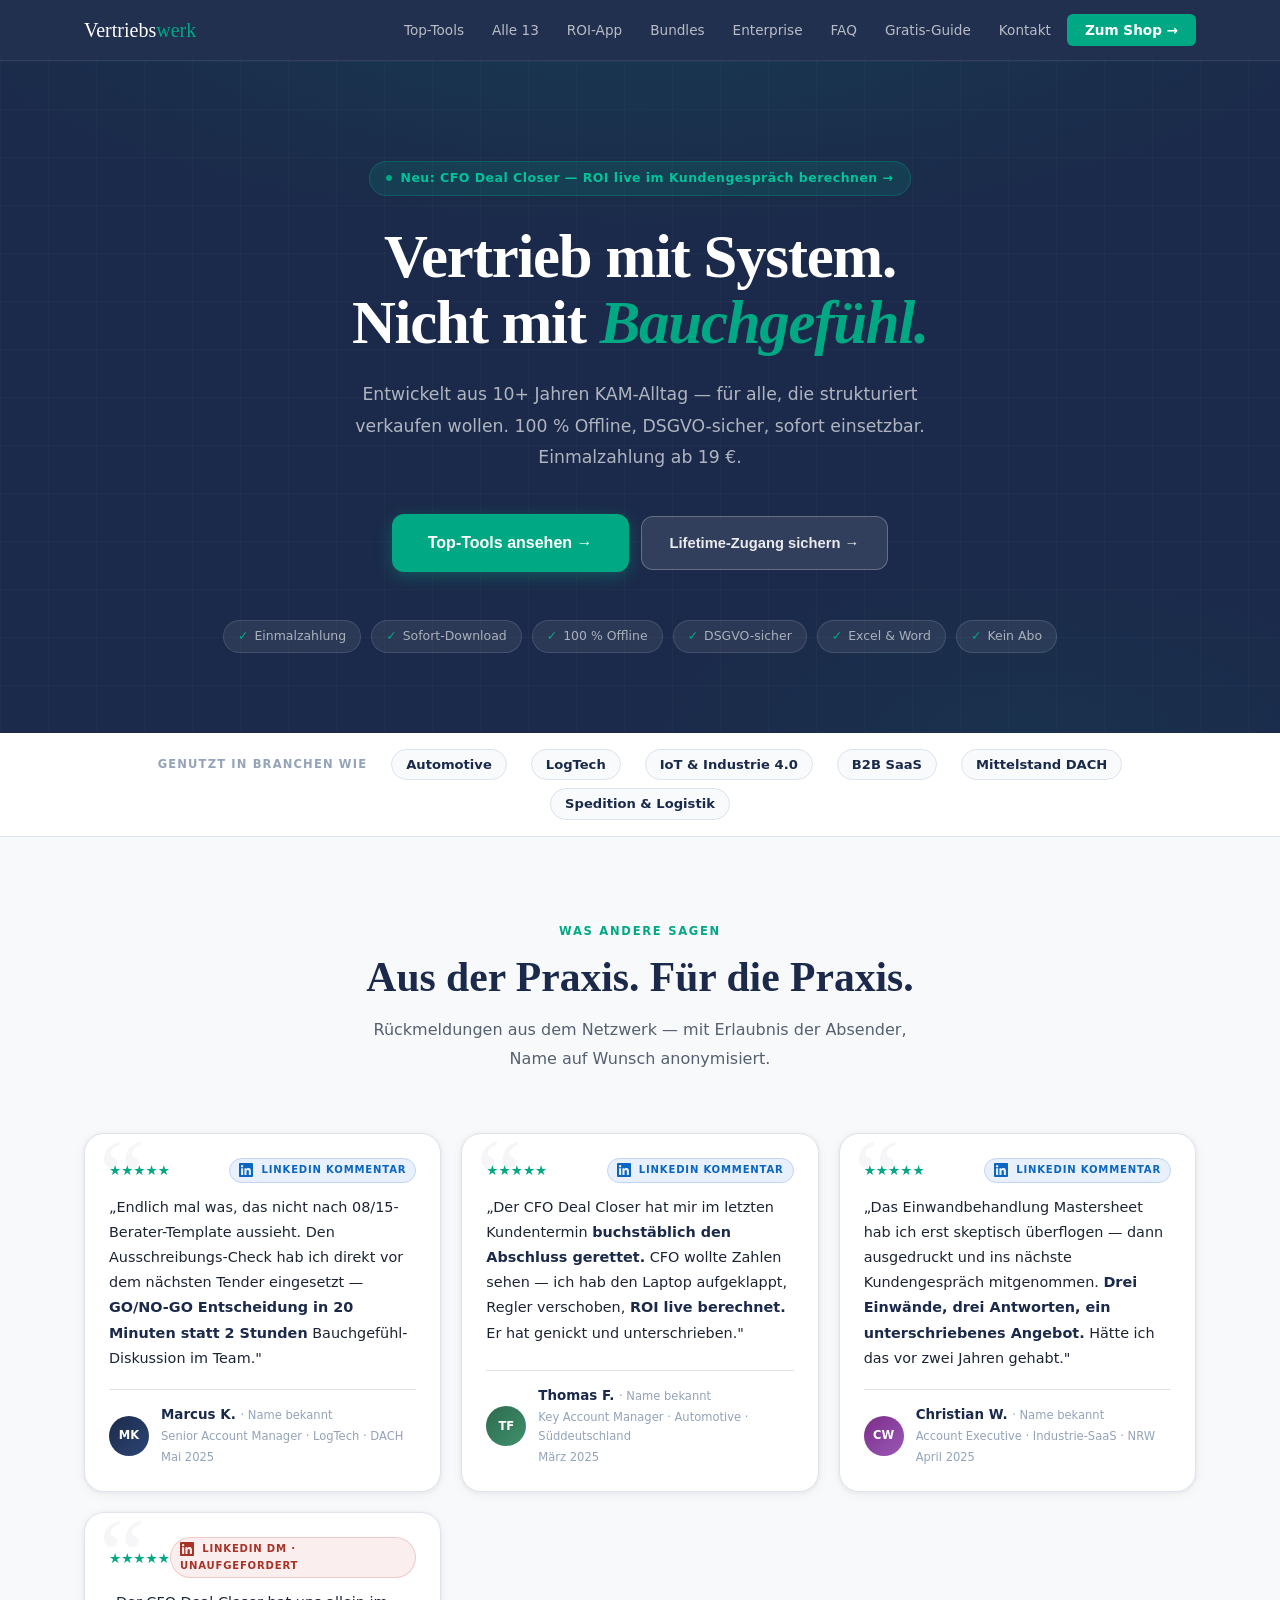
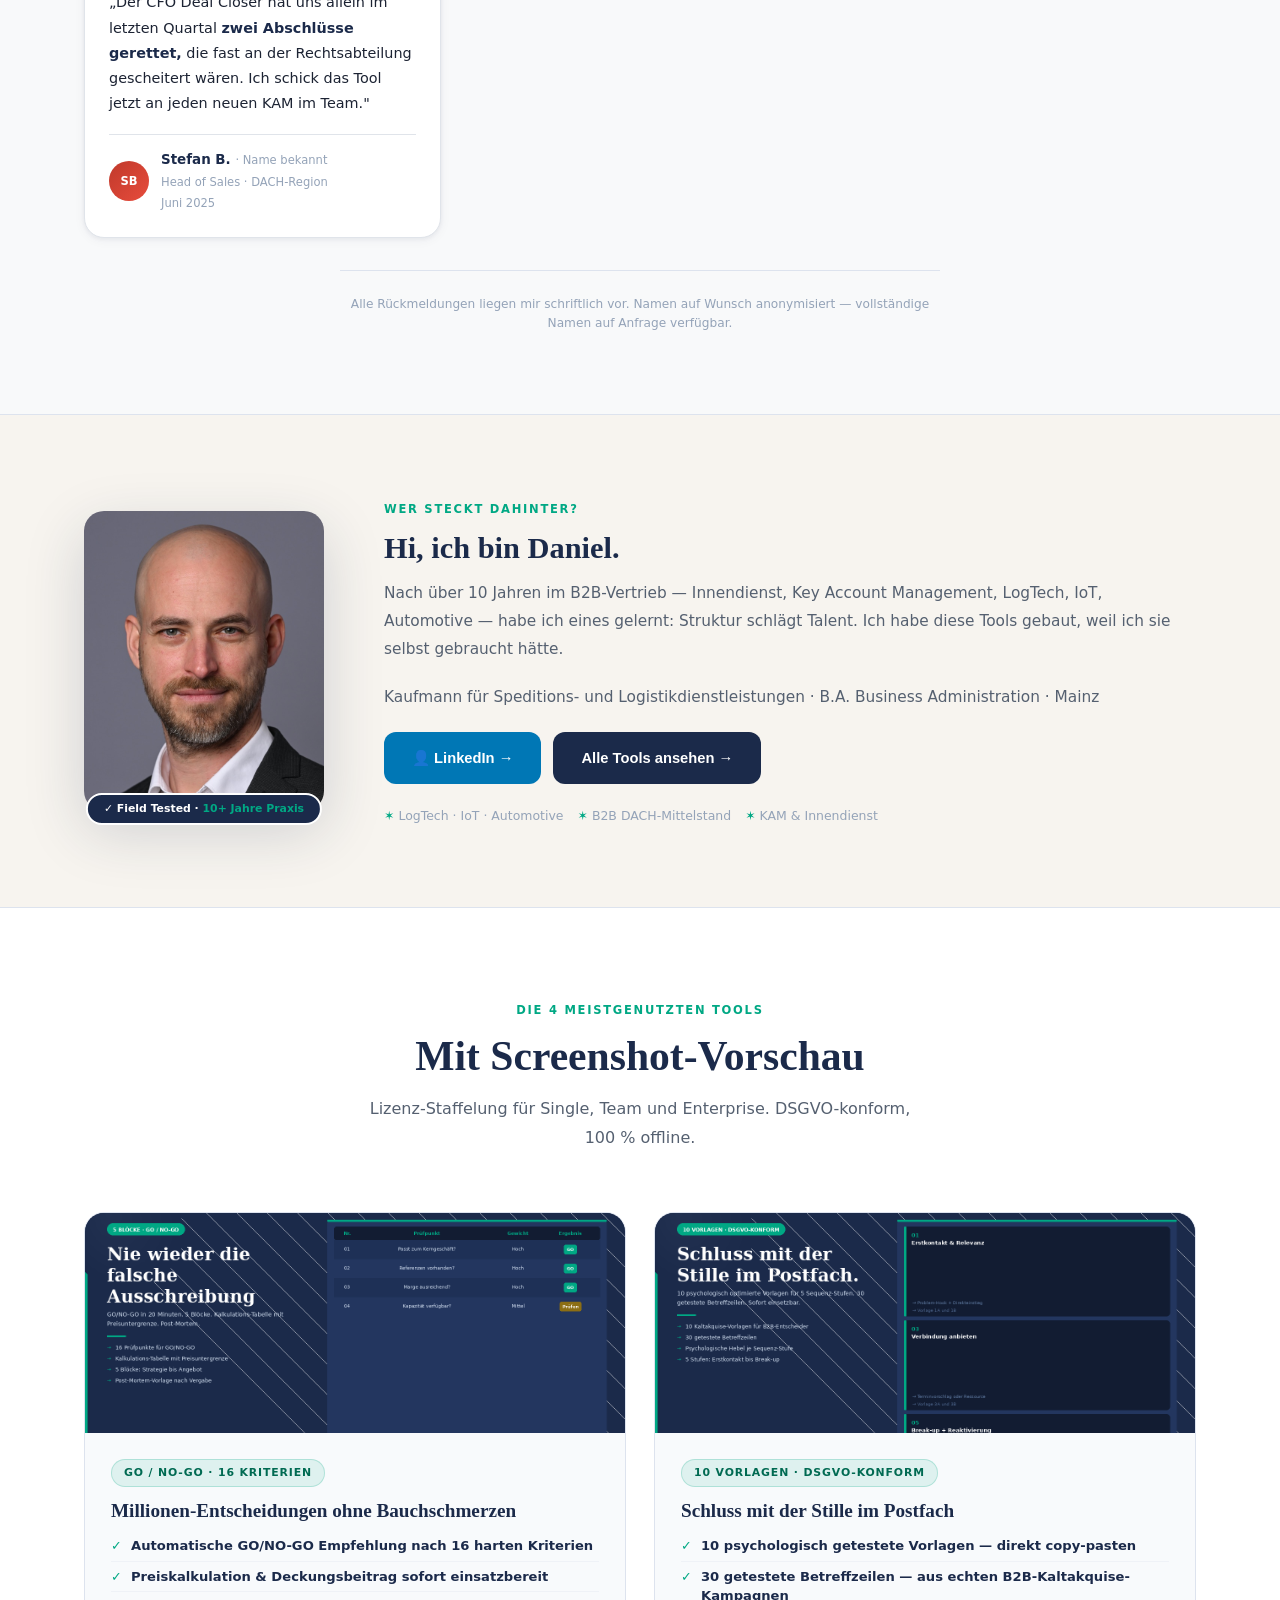
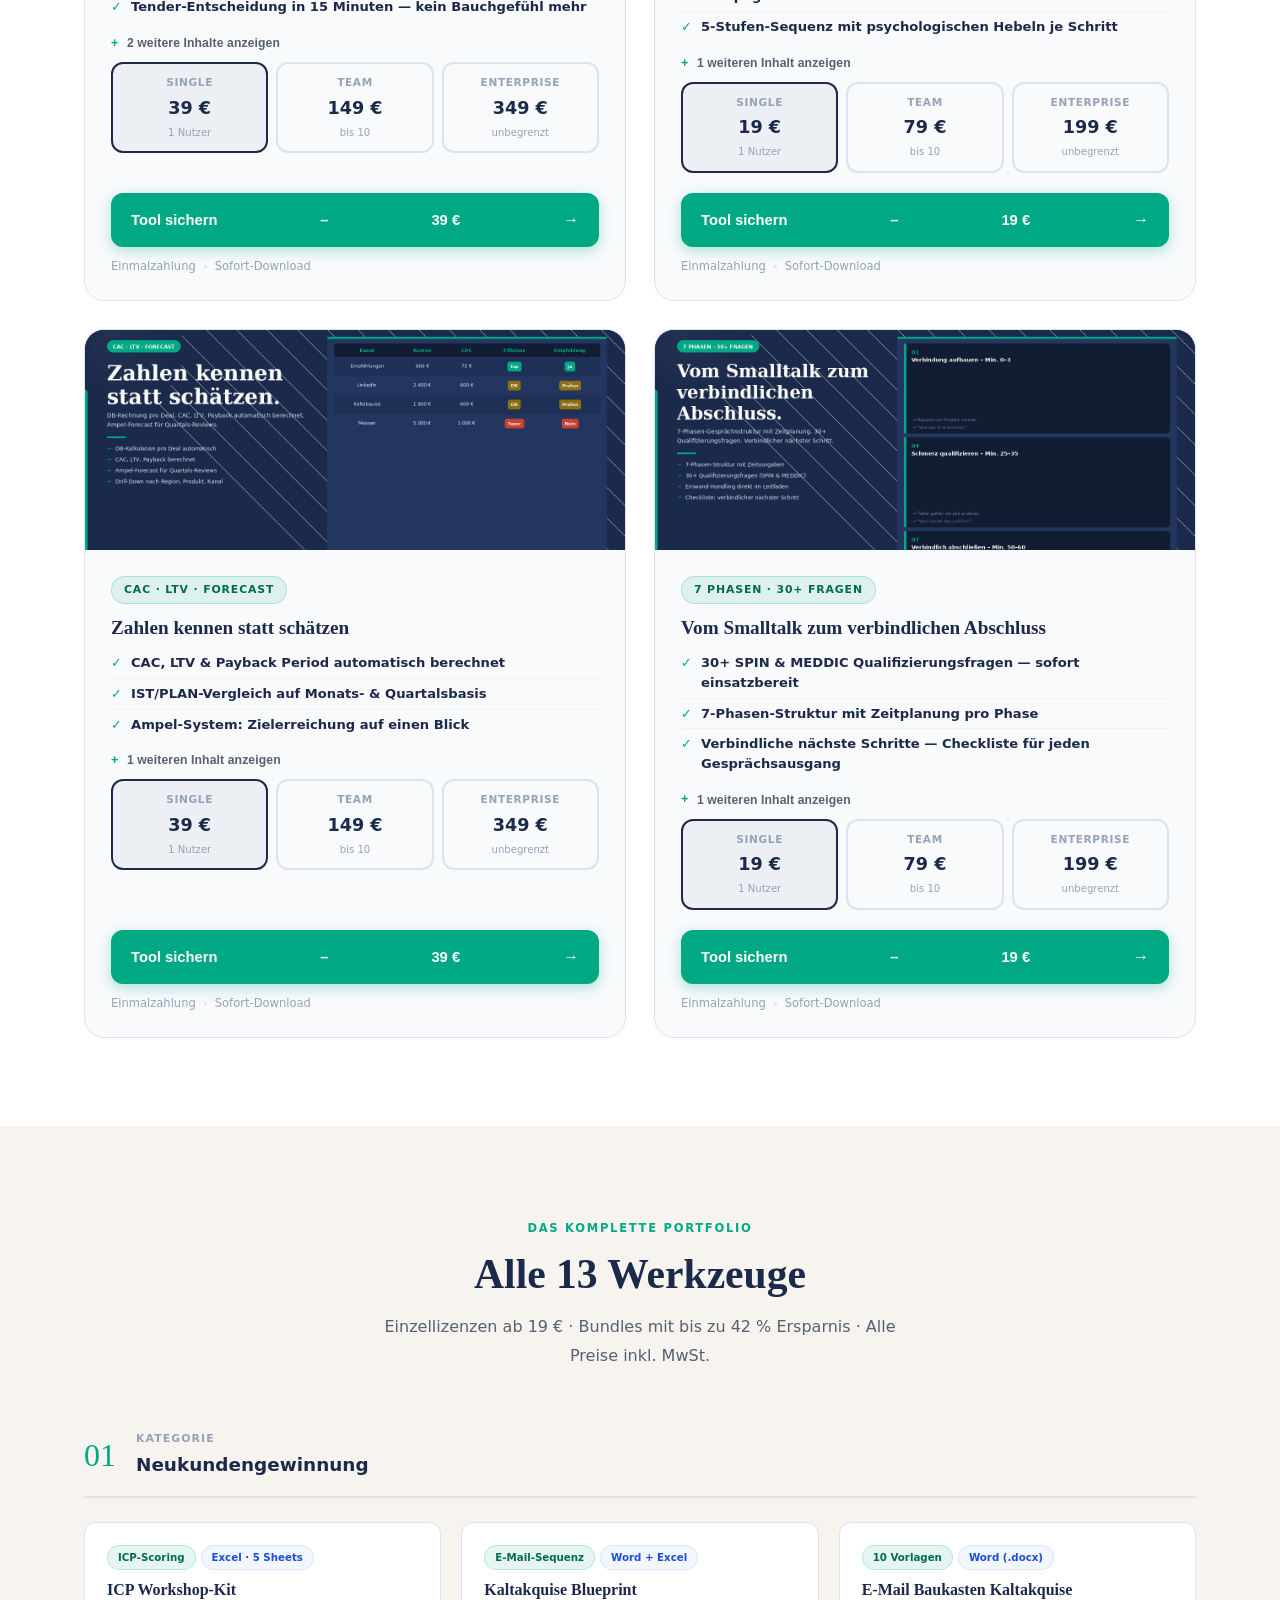
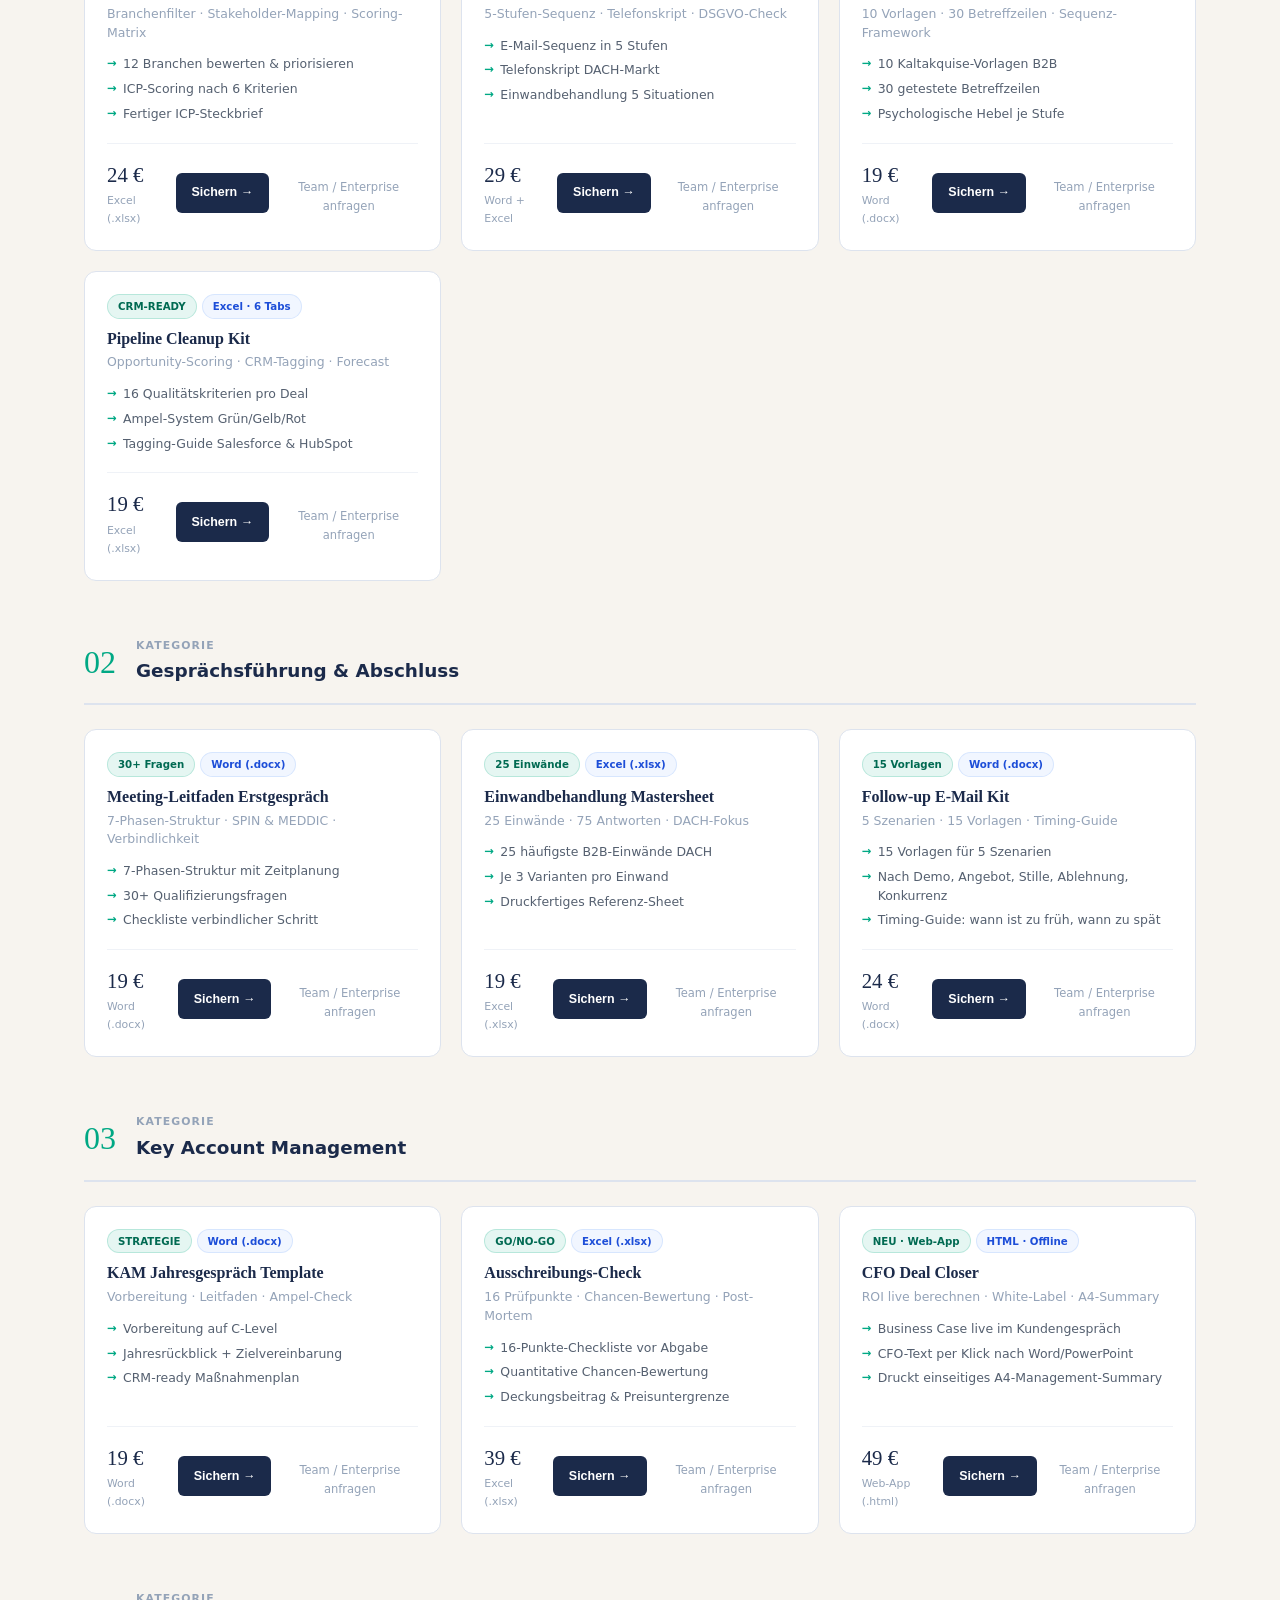
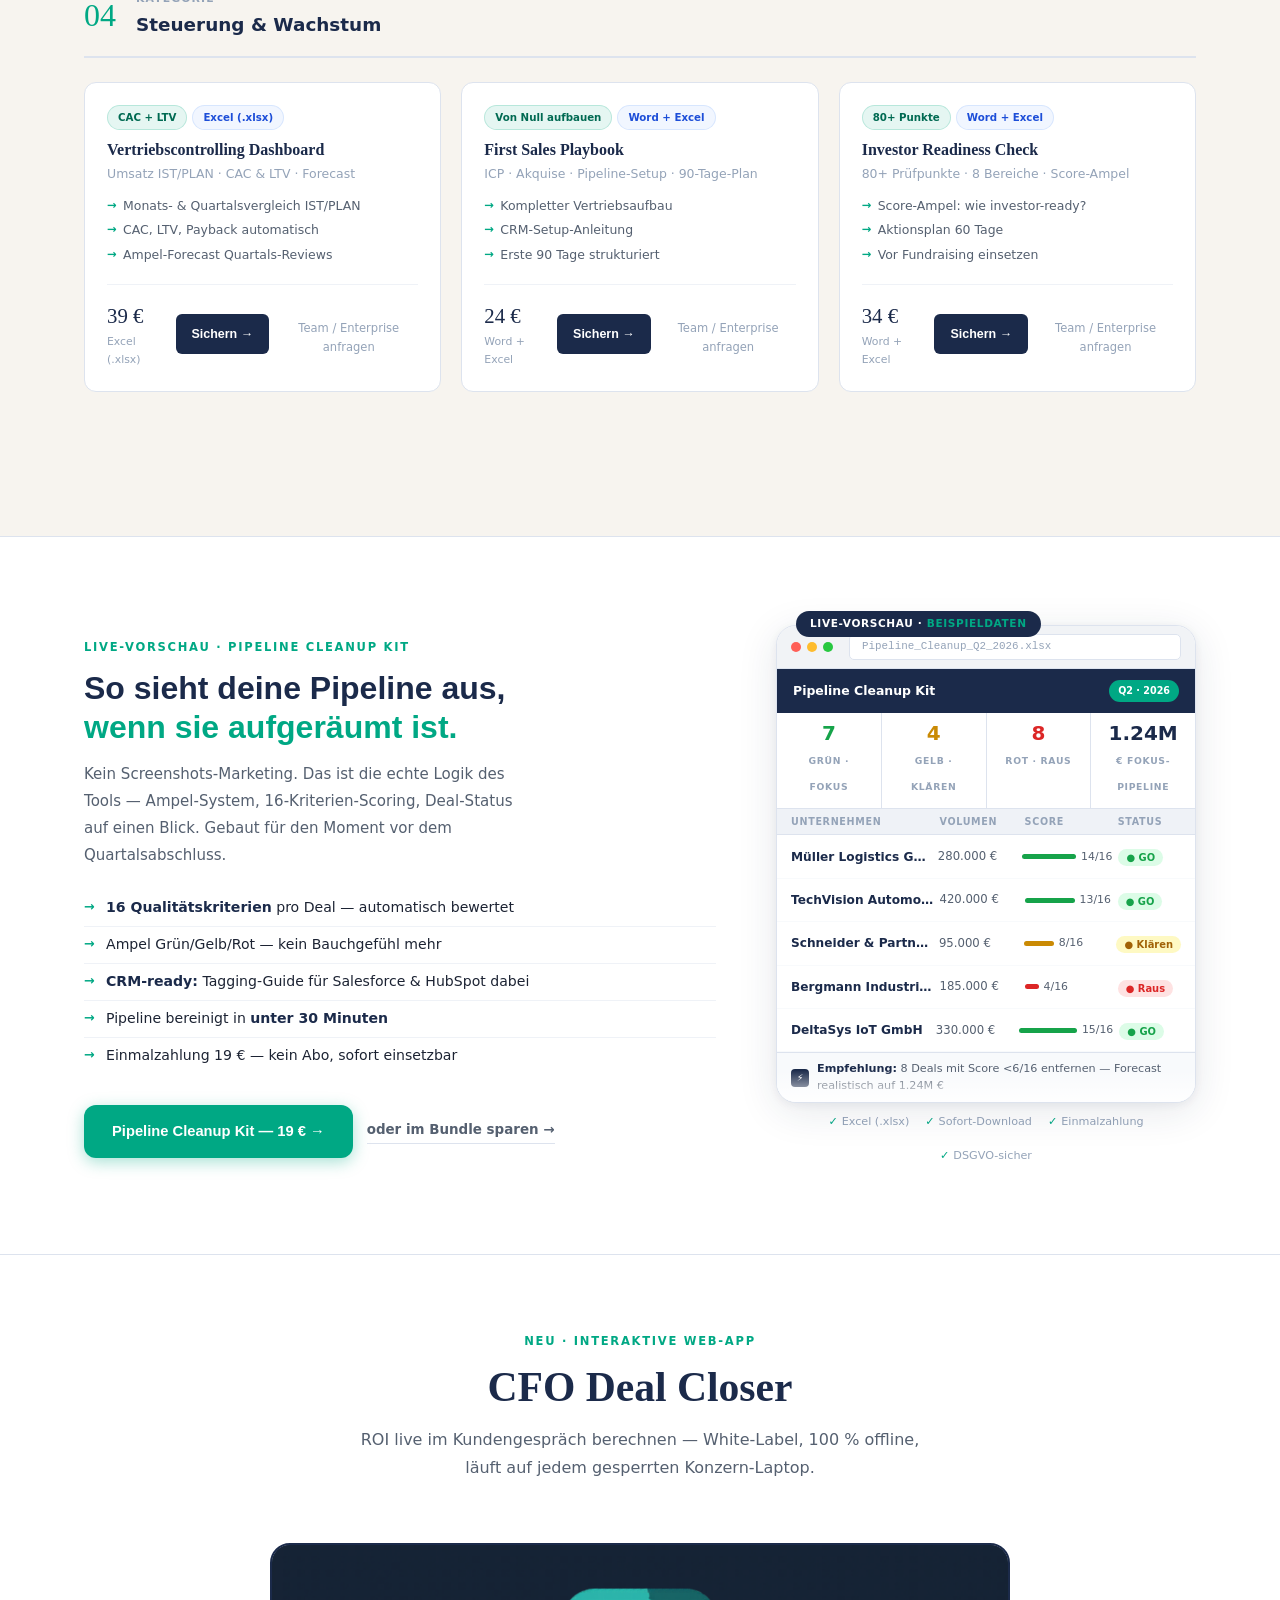
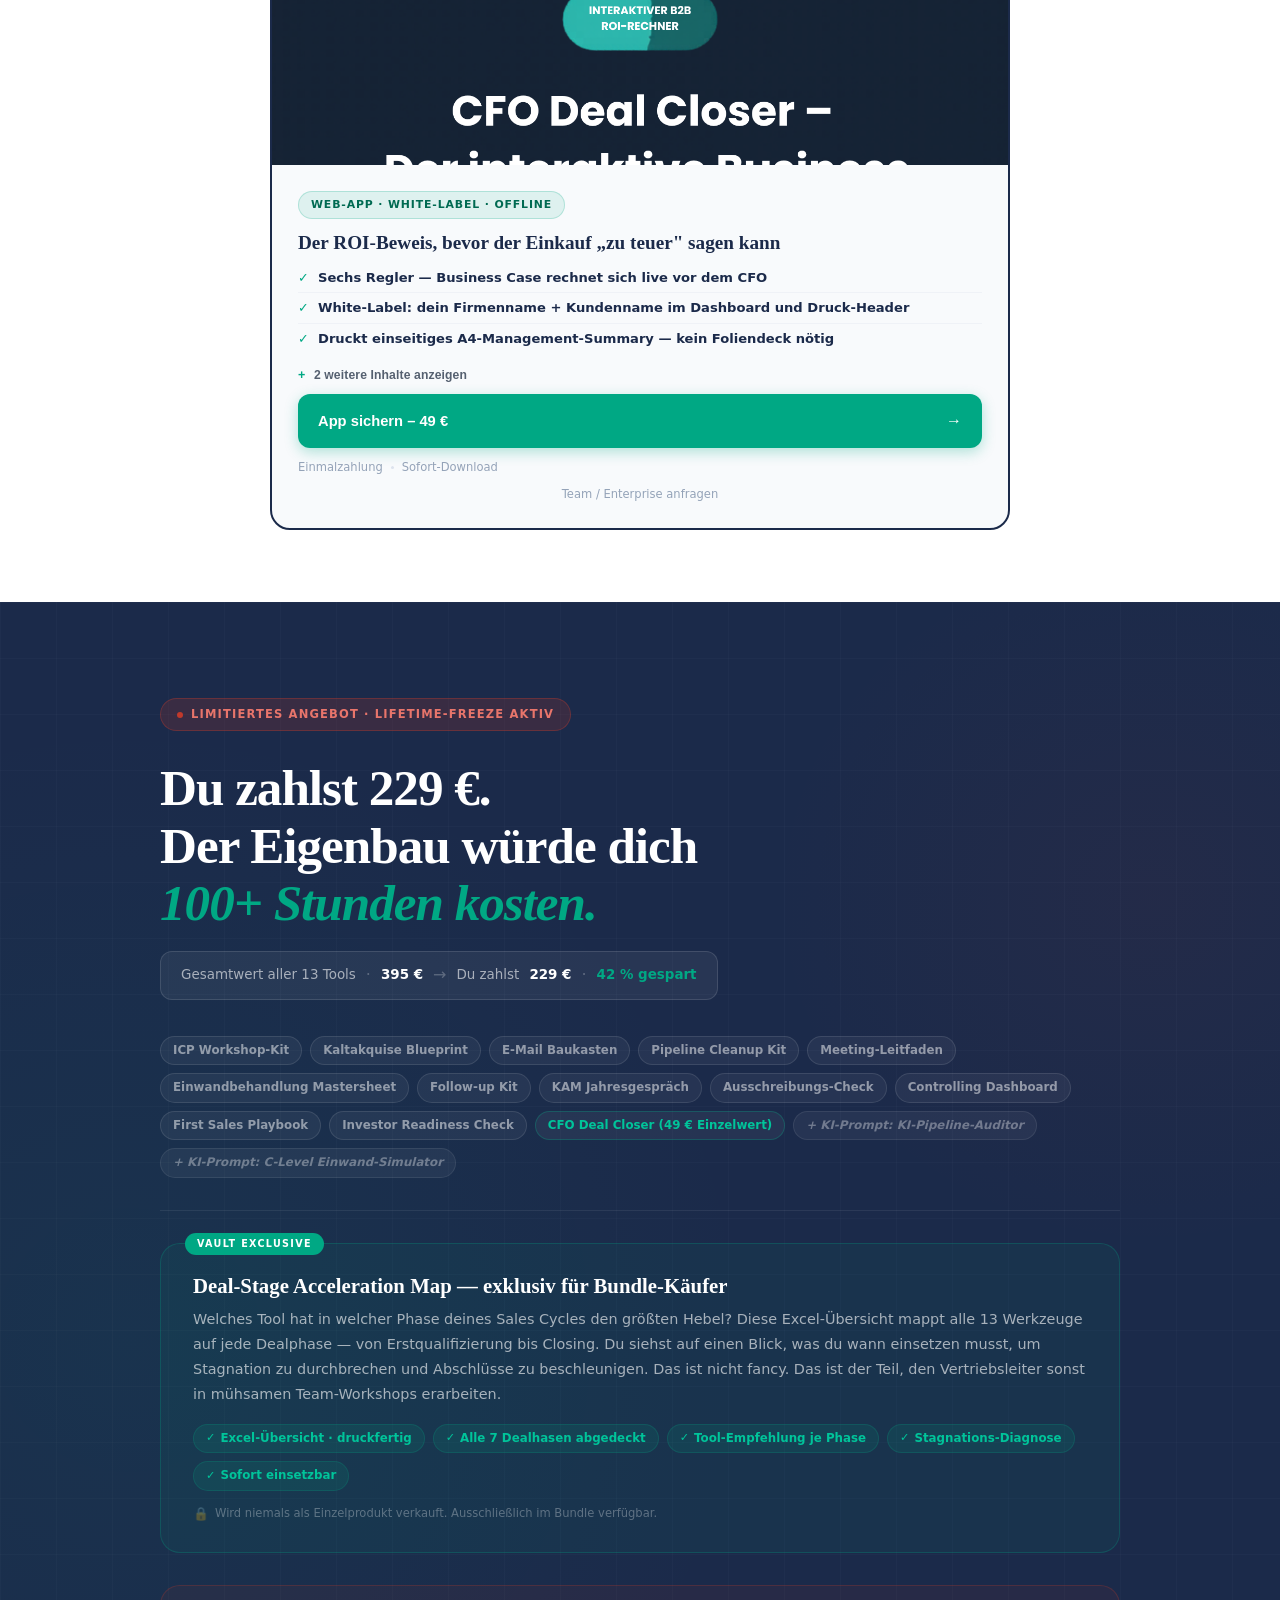
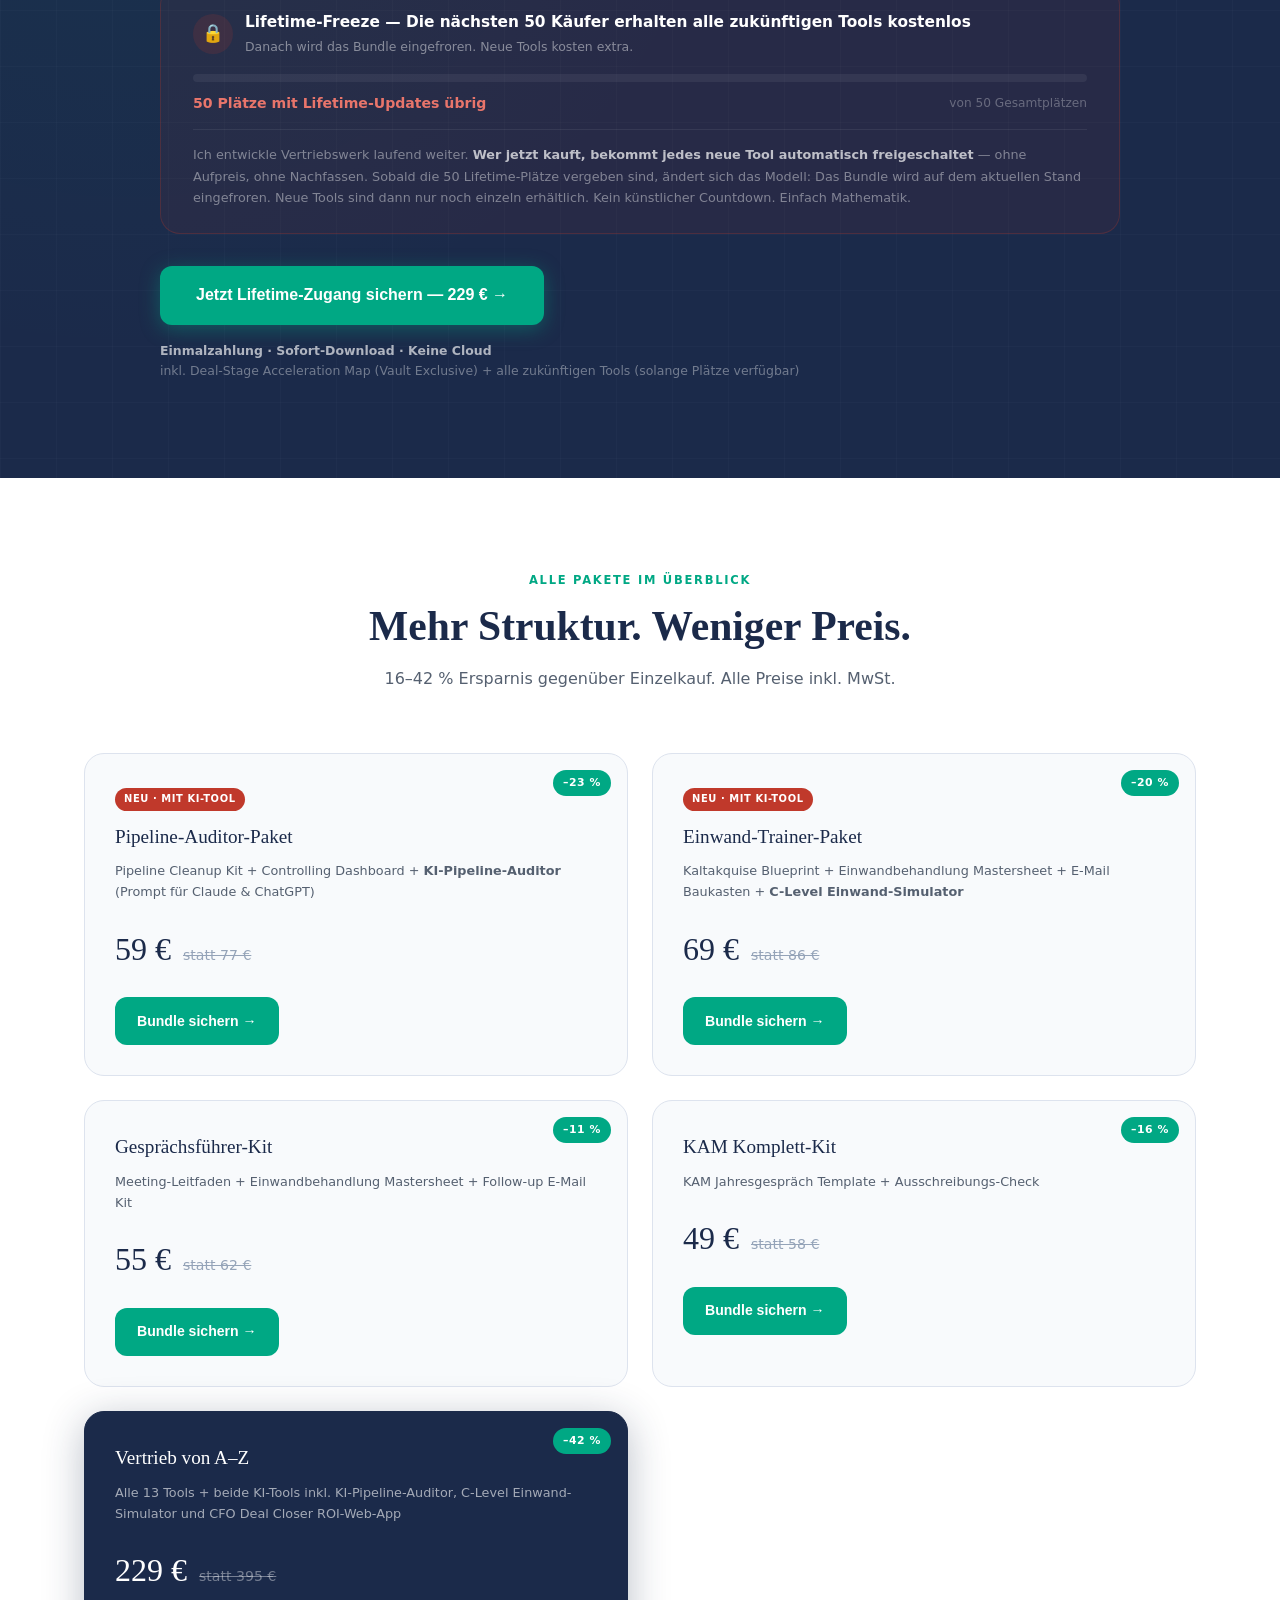
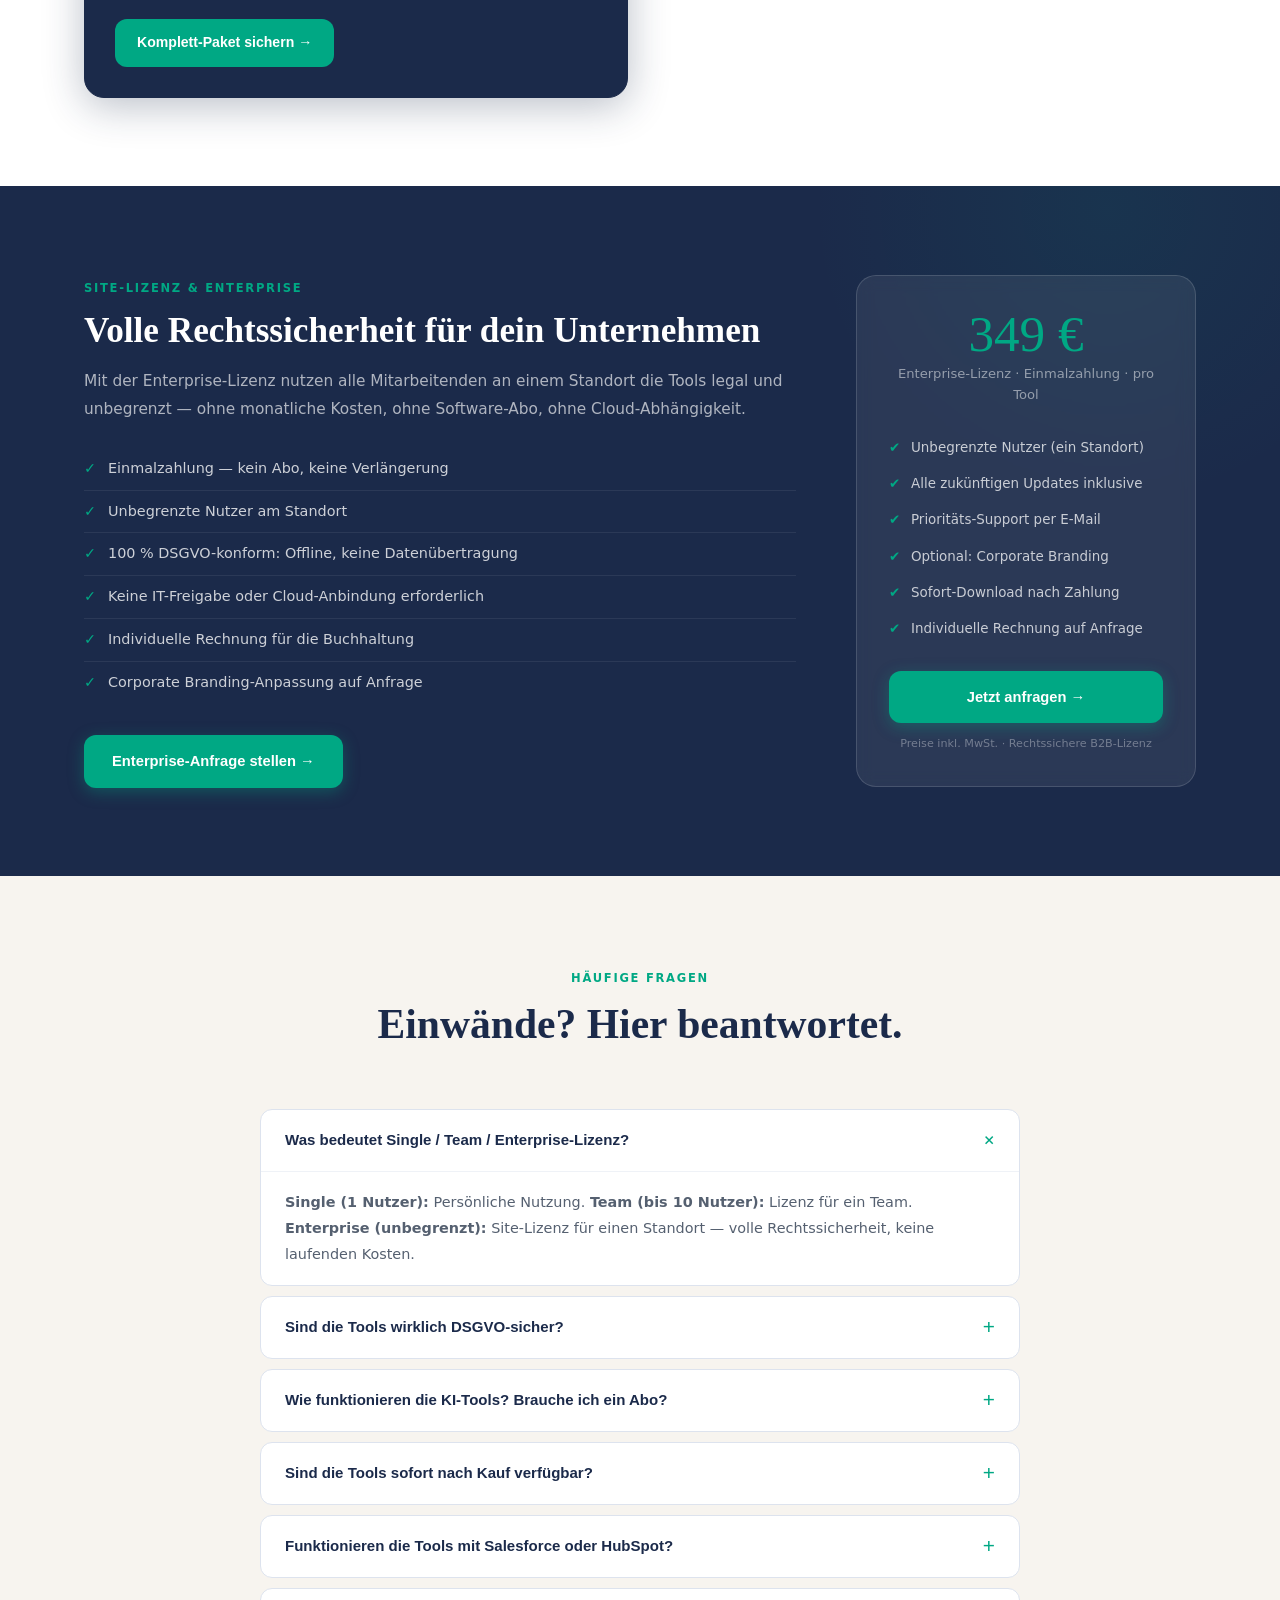
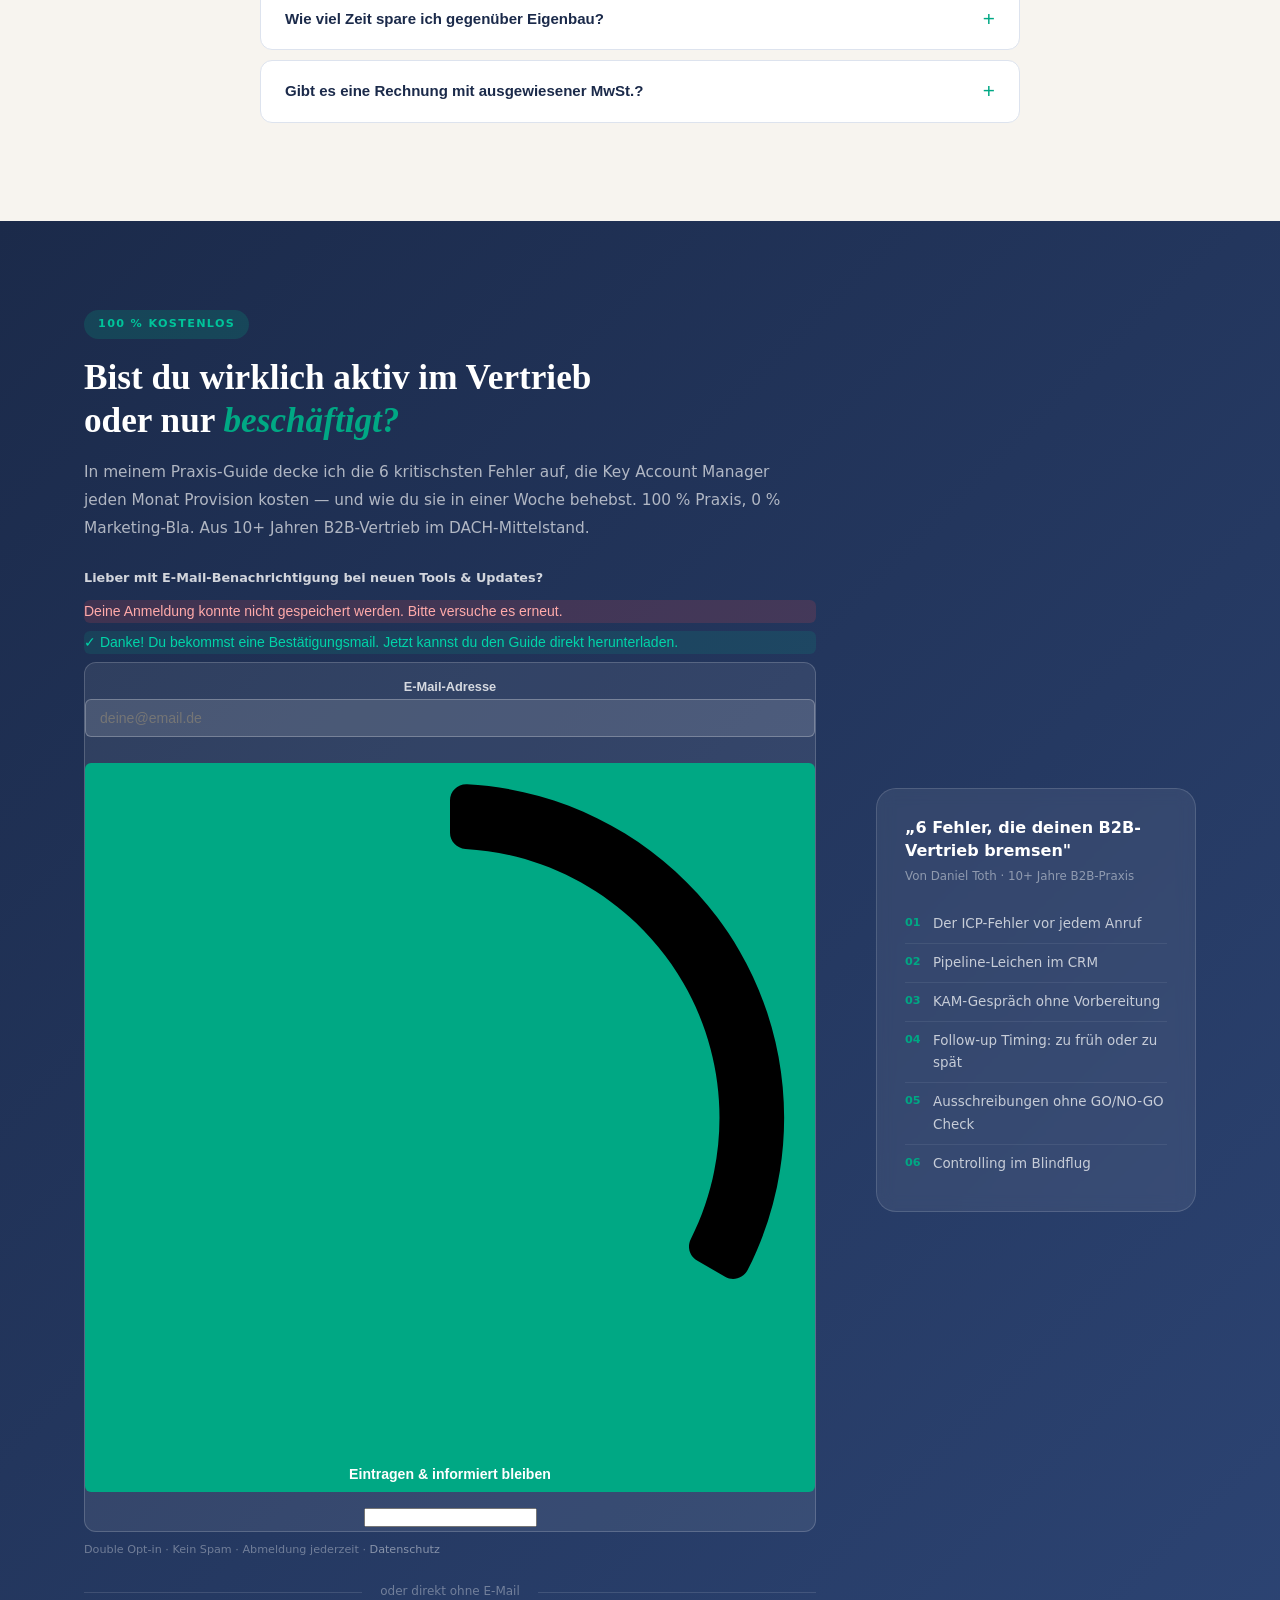
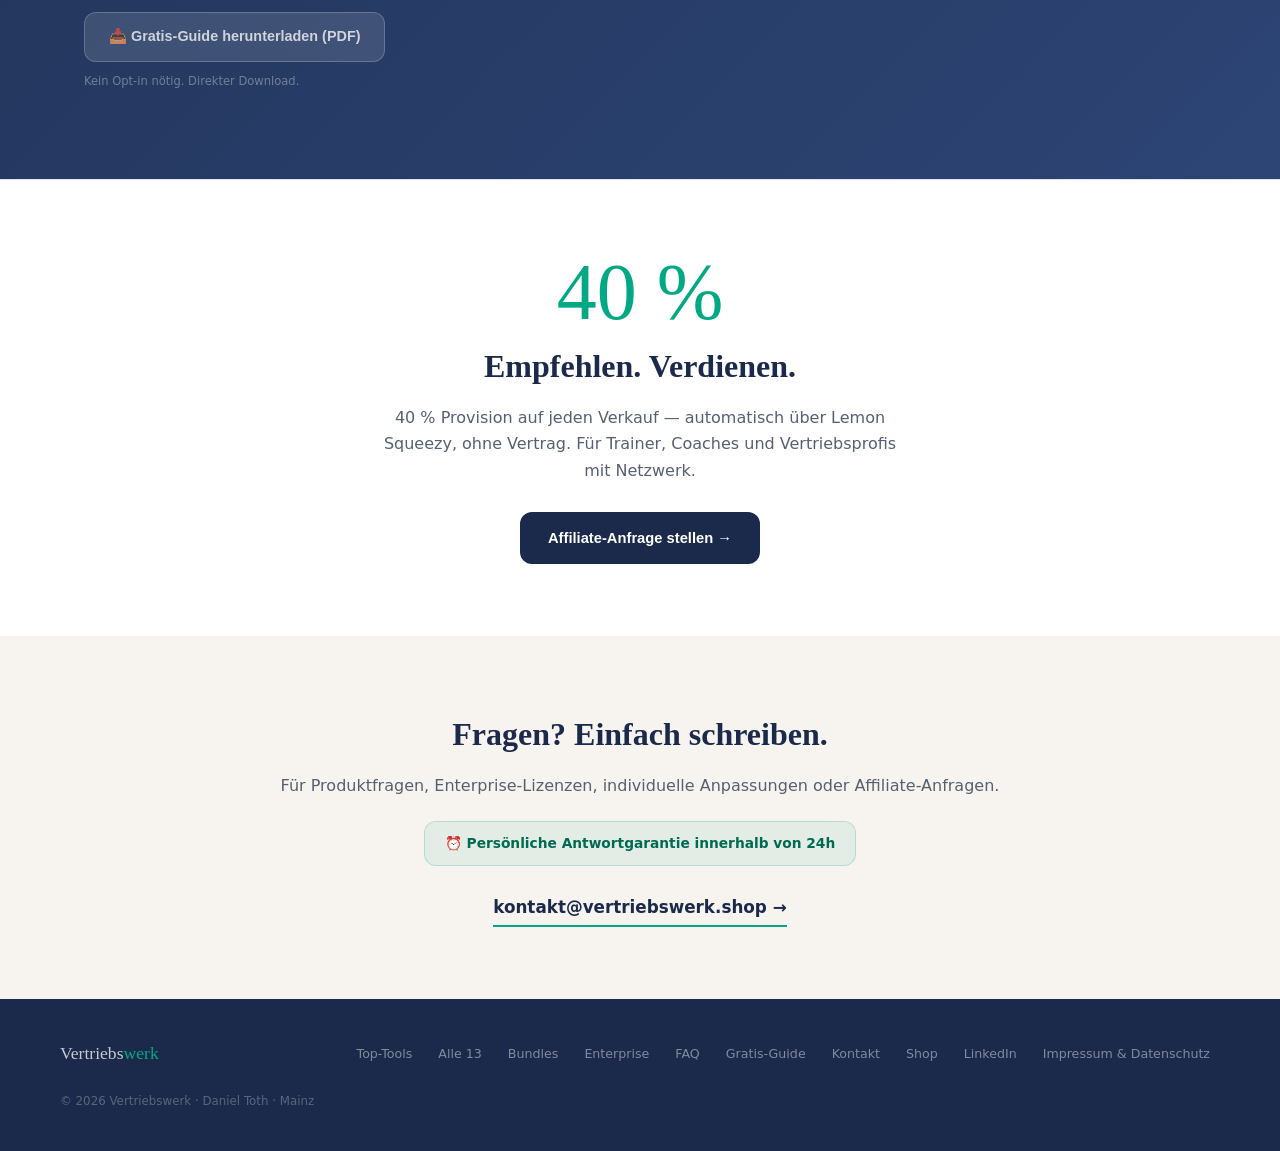
==== commit 98edff94: "Add files via upload" ====
--- a/index.html
+++ b/index.html
@@ -1120,6 +1120,34 @@
       .vault-cta-btn{width:100%;justify-content:center}
     }
   </style>
+
+<!-- Brevo Embedded Form — Stylesheet -->
+<link rel="stylesheet" href="https://sibforms.com/forms/end-form/build/sib-styles.css">
+<style>
+  /* Brevo form — CI-Overrides für Vertriebswerk */
+  .sib-form { background-color: transparent !important; padding: 0 !important; text-align: left !important; }
+  #sib-form-container { max-width: 100% !important; }
+  #sib-container { background-color: rgba(255,255,255,0.08) !important; border: 1px solid rgba(255,255,255,0.18) !important; border-radius: 12px !important; max-width: 100% !important; direction: ltr; }
+  .sib-form-block { padding: 4px 0 !important; }
+  /* Headline "Newsletter" ausblenden — eigene Überschrift vorhanden */
+  .sib-form-block:first-child p,
+  .sib-form-block p[style*="32px"] { display: none !important; }
+  /* Subtext-Block ausblenden */
+  .sib-form-block p[style*="Melde dich"] { display: none !important; }
+  .entry__label { font-family: 'DM Sans', sans-serif !important; font-size: 0.8rem !important; font-weight: 600 !important; color: rgba(255,255,255,0.8) !important; }
+  .entry__specification { display: none !important; }
+  #sib-container input.input { background: rgba(255,255,255,0.12) !important; border: 1px solid rgba(255,255,255,0.25) !important; border-radius: 6px !important; color: #fff !important; font-family: 'DM Sans', sans-serif !important; font-size: 0.88rem !important; padding: 10px 14px !important; width: 100% !important; box-sizing: border-box !important; }
+  #sib-container input.input::placeholder,
+  #sib-container input:-ms-input-placeholder { color: rgba(255,255,255,0.4) !important; }
+  #sib-container input.input:focus { border-color: #00a884 !important; outline: none !important; }
+  .sib-form-block__button { background: #00a884 !important; font-family: 'DM Sans', sans-serif !important; font-size: 0.88rem !important; font-weight: 700 !important; border-radius: 6px !important; padding: 10px 20px !important; width: 100% !important; margin-top: 8px !important; cursor: pointer !important; border: none !important; color: #fff !important; }
+  .sib-form-block__button:hover { background: #008f6f !important; }
+  .sib-form-message-panel { border-radius: 6px !important; max-width: 100% !important; margin-bottom: 8px !important; }
+  #error-message { background-color: rgba(255,77,77,0.15) !important; border-color: rgba(255,77,77,0.4) !important; }
+  #error-message .sib-form-message-panel__inner-text { color: #ffaaaa !important; }
+  #success-message { background-color: rgba(0,168,132,0.15) !important; border-color: rgba(0,168,132,0.35) !important; }
+  #success-message .sib-form-message-panel__inner-text { color: #00d4a8 !important; }
+</style>
 </head>
 <body>
 
@@ -1308,7 +1336,7 @@
 
       <!-- Ausschreibungs-Check -->
       <div class="pcard reveal">
-        <div class="pcard-preview" onclick="openLightbox('ausschreibung.png','Ausschreibungs-Check – Vertriebswerk')">
+        <div class="pcard-preview" onclick="openLightbox('ausschreibung.png','Ausschreibungs-Check – Vertriebswerk','https://vertriebswerkshop.lemonsqueezy.com/checkout/buy/b80c491b-0aa6-42b9-b40d-44959ab2b09c')">
           <img src="ausschreibung.png" alt="Excel-Vorlage Ausschreibungs-Check – GO/NO-GO Entscheidung, Kalkulation und Angebotsvorbereitung für B2B-Vertriebler" loading="lazy">
           <div class="pcard-preview-overlay">🔍 Vorschau vergrößern</div>
         </div>
@@ -1355,7 +1383,7 @@
 
       <!-- E-Mail Baukasten -->
       <div class="pcard reveal reveal-delay-1">
-        <div class="pcard-preview" onclick="openLightbox('email_baukasten.png','E-Mail Baukasten Kaltakquise – Vertriebswerk')">
+        <div class="pcard-preview" onclick="openLightbox('email_baukasten.png','E-Mail Baukasten Kaltakquise – Vertriebswerk','https://vertriebswerkshop.lemonsqueezy.com/checkout/buy/fb8628b1-3983-43da-a9dc-4fde1883a01f')">
           <img src="email_baukasten.png" alt="Word-Vorlage E-Mail Baukasten Kaltakquise – 10 B2B-E-Mail-Vorlagen mit Betreffzeilen und Sequenz-Framework" loading="lazy">
           <div class="pcard-preview-overlay">🔍 Vorschau vergrößern</div>
         </div>
@@ -1401,7 +1429,7 @@
 
       <!-- Controlling Dashboard -->
       <div class="pcard reveal">
-        <div class="pcard-preview" onclick="openLightbox('controlling.png','Vertriebscontrolling Dashboard – Vertriebswerk')">
+        <div class="pcard-preview" onclick="openLightbox('controlling.png','Vertriebscontrolling Dashboard – Vertriebswerk','https://vertriebswerkshop.lemonsqueezy.com/checkout/buy/4c3dabc3-3d51-4900-86af-229c279e1f7a')">
           <img src="controlling.png" alt="Excel-Dashboard Vertriebscontrolling – IST/PLAN-Vergleich, CAC, LTV und Forecast für B2B-Vertriebsteams" loading="lazy">
           <div class="pcard-preview-overlay">🔍 Vorschau vergrößern</div>
         </div>
@@ -1447,7 +1475,7 @@
 
       <!-- Meeting-Leitfaden -->
       <div class="pcard reveal reveal-delay-1">
-        <div class="pcard-preview" onclick="openLightbox('meeting.png','Meeting-Leitfaden Erstgespräch – Vertriebswerk')">
+        <div class="pcard-preview" onclick="openLightbox('meeting.png','Meeting-Leitfaden Erstgespräch – Vertriebswerk','https://vertriebswerkshop.lemonsqueezy.com/checkout/buy/be4490e9-c05b-4d04-b5d7-ff1fb4ded9b3')">
           <img src="meeting.png" alt="Word-Vorlage Meeting-Leitfaden Erstgespräch – 7-Phasen-Struktur mit SPIN- und MEDDIC-Qualifizierungsfragen für B2B" loading="lazy">
           <div class="pcard-preview-overlay">🔍 Vorschau vergrößern</div>
         </div>
@@ -1662,7 +1690,7 @@
       <p class="section-sub" style="margin:0 auto">ROI live im Kundengespräch berechnen — White-Label, 100&nbsp;% offline, läuft auf jedem gesperrten Konzern-Laptop.</p>
     </div>
     <div class="pcard reveal" style="max-width:740px;margin:0 auto;border:2px solid var(--navy)">
-      <div class="pcard-preview" onclick="openLightbox('roi-rechner-preview.png','CFO Deal Closer – Interaktiver ROI-Rechner für Key Account Manager')">
+      <div class="pcard-preview" onclick="openLightbox('roi-rechner-preview.png','CFO Deal Closer – Interaktiver ROI-Rechner für Key Account Manager','https://vertriebswerkshop.lemonsqueezy.com/checkout/buy/7352d650-646d-4c8c-b4ae-82685ff36a20')">
         <img src="roi-rechner-preview.png" alt="CFO Deal Closer – Interaktive ROI-Rechner Web-App für Key Account Manager: Live-Dashboard mit ROI-Siegel, Amortisationszeit und CFO-Argumentationstext" loading="lazy">
         <div class="pcard-preview-overlay">🔍 Vorschau vergrößern</div>
       </div>
@@ -1919,23 +1947,49 @@
         <h2>Bist du wirklich aktiv im Vertrieb<br>oder nur <em>beschäftigt?</em></h2>
         <p>In meinem Praxis-Guide decke ich die 6 kritischsten Fehler auf, die Key Account Manager jeden Monat Provision kosten — und wie du sie in einer Woche behebst. 100&nbsp;% Praxis, 0&nbsp;% Marketing-Bla. Aus 10+ Jahren B2B-Vertrieb im DACH-Mittelstand.</p>
 
-        <!-- E-Mail-Capture: freiwillig, DSGVO-konform -->
-        <div class="lm-capture">
-          <span class="lm-capture-label">Lieber mit E-Mail-Benachrichtigung bei neuen Tools &amp; Updates?</span>
-          <div id="lm-success" class="lm-success">✓ Danke! Du bekommst eine Bestätigungsmail. Jetzt kannst du den Guide direkt herunterladen.</div>
-          <div id="lm-form">
-            <div class="lm-capture-row">
-              <input type="email" class="lm-capture-input" id="lm-email" placeholder="deine@email.de" autocomplete="email">
-              <button class="lm-capture-btn" onclick="submitEmail()">Eintragen &amp; informiert bleiben</button>
+        <!-- E-Mail-Capture: Brevo Embedded Form — DSGVO-konform mit Double Opt-in -->
+        <div class="lm-capture" style="padding:0;background:none;border:none;">
+          <span class="lm-capture-label" style="display:block;margin-bottom:12px;">Lieber mit E-Mail-Benachrichtigung bei neuen Tools &amp; Updates?</span>
+          <div id="sib-form-container" class="sib-form-container">
+            <div id="error-message" class="sib-form-message-panel" style="font-family:'DM Sans',sans-serif;font-size:14px;text-align:left;color:#ffaaaa;background-color:rgba(255,77,77,0.15);border-color:rgba(255,77,77,0.4);border-radius:6px;max-width:100%;">
+              <div class="sib-form-message-panel__text sib-form-message-panel__text--center">
+                <span class="sib-form-message-panel__inner-text">Deine Anmeldung konnte nicht gespeichert werden. Bitte versuche es erneut.</span>
+              </div>
             </div>
-            <div class="lm-consent">
-              <input type="checkbox" id="lm-consent-check">
-              <label for="lm-consent-check" class="lm-consent-text">
-                Ich bin einverstanden, dass Vertriebswerk meine E-Mail-Adresse speichert und mich gelegentlich über neue Tools informiert. Abmeldung jederzeit möglich. Kein Spam, kein Weiterverkauf.
-                <a href="/impressum.html" target="_blank">Datenschutz</a>
-              </label>
+            <div id="success-message" class="sib-form-message-panel" style="font-family:'DM Sans',sans-serif;font-size:14px;text-align:left;color:#00d4a8;background-color:rgba(0,168,132,0.15);border-color:rgba(0,168,132,0.35);border-radius:6px;max-width:100%;">
+              <div class="sib-form-message-panel__text sib-form-message-panel__text--center">
+                <span class="sib-form-message-panel__inner-text">✓ Danke! Du bekommst eine Bestätigungsmail. Jetzt kannst du den Guide direkt herunterladen.</span>
+              </div>
             </div>
-          </div>
+            <div id="sib-container" class="sib-container--large sib-container--vertical" style="text-align:center;direction:ltr">
+              <form id="sib-form" method="POST" action="https://1ae54c94.sibforms.com/serve/[base64]" data-type="subscription">
+                <div style="padding:6px 0;">
+                  <div class="sib-input sib-form-block">
+                    <div class="form__entry entry_block">
+                      <div class="form__label-row">
+                        <label class="entry__label" for="EMAIL" data-required="*">E-Mail-Adresse</label>
+                        <div class="entry__field">
+                          <input class="input" type="text" id="EMAIL" name="EMAIL" autocomplete="off" value="" placeholder="deine@email.de" data-required="true" required />
+                        </div>
+                      </div>
+                      <label class="entry__error entry__error--primary" style="font-family:'DM Sans',sans-serif;font-size:13px;color:#ffaaaa;"></label>
+                    </div>
+                  </div>
+                </div>
+                <div style="padding:4px 0 8px;">
+                  <div class="sib-form-block">
+                    <button class="sib-form-block__button sib-form-block__button-with-loader" form="sib-form" type="submit">
+                      <svg class="icon clickable__icon progress-indicator__icon sib-hide-loader-icon" viewBox="0 0 512 512"><path d="M460.116 373.846l-20.823-12.022c-5.541-3.199-7.54-10.159-4.663-15.874 30.137-59.886 28.343-131.652-5.386-189.946-33.641-58.394-94.896-95.833-161.827-99.676C261.028 55.961 256 50.751 256 44.352V20.309c0-6.904 5.808-12.337 12.703-11.982 83.556 4.306 160.163 50.864 202.11 123.677 42.063 72.696 44.079 162.316 6.031 236.832-3.14 6.148-10.75 8.461-16.728 5.01z"/></svg>
+                      Eintragen &amp; informiert bleiben
+                    </button>
+                  </div>
+                </div>
+                <input type="text" name="email_address_check" value="" class="input--hidden">
+                <input type="hidden" name="locale" value="de">
+              </form>
+            </div>
+          </div>
+          <p style="font-size:0.7rem;color:rgba(255,255,255,0.35);margin-top:10px;line-height:1.5;">Double Opt-in · Kein Spam · Abmeldung jederzeit · <a href="/impressum.html" target="_blank" style="color:rgba(255,255,255,0.45);">Datenschutz</a></p>
         </div>
 
         <div class="lm-or">oder direkt ohne E-Mail</div>
@@ -2006,8 +2060,15 @@
 <div id="lightbox" onclick="closeLightbox()">
   <div class="lb-inner" onclick="event.stopPropagation()">
     <button class="lb-close" onclick="closeLightbox()">✕</button>
-    <img id="lb-img" src="" alt="Produkt-Vorschau Vertriebswerk B2B-Tool" aria-hidden="true" style="max-width:100%;max-height:88vh;width:auto;height:auto">
-    <div id="lb-cap"></div>
+    <img id="lb-img" src="" alt="Produkt-Vorschau Vertriebswerk B2B-Tool" aria-hidden="true" style="max-width:100%;max-height:80vh;width:auto;height:auto">
+    <div id="lb-cap" style="margin-top:10px;"></div>
+    <div style="margin-top:14px;text-align:center;">
+      <a id="lb-buy-btn" href="#" class="lemonsqueezy-button" target="_blank" rel="noopener"
+         style="display:inline-block;background:#00a884;color:#fff;font-family:'DM Sans',sans-serif;font-size:0.88rem;font-weight:700;padding:11px 28px;border-radius:6px;text-decoration:none;transition:background .2s;"
+         onmouseover="this.style.background='#008f6f'" onmouseout="this.style.background='#00a884'">
+        Tool sichern →
+      </a>
+    </div>
   </div>
 </div>
 
@@ -2086,12 +2147,17 @@
   }
 
   // Lightbox
-  function openLightbox(src,caption){
+  function openLightbox(src,caption,buyUrl){
     var img=document.getElementById('lb-img');
     var cap=document.getElementById('lb-cap');
     var lb=document.getElementById('lightbox');
+    var btn=document.getElementById('lb-buy-btn');
     if(img){img.src=src;img.alt=caption||'';}
     if(cap)cap.textContent=caption||'';
+    if(btn){
+      if(buyUrl){btn.href=buyUrl;btn.style.display='inline-block';}
+      else{btn.style.display='none';}
+    }
     if(lb)lb.classList.add('open');
     document.body.style.overflow='hidden';
   }
@@ -2115,11 +2181,9 @@
   revealEls.forEach(function(el){observer.observe(el);});
 
   // ── VAULT LIFETIME-FREEZE COUNTER ───────────────────────
-  // Statischer Wert — nach echten Käufen manuell aktualisieren.
-  // SOLD = Anzahl tatsächlicher Bundle-Verkäufe (in Lemon Squeezy prüfen).
   (function(){
     var TOTAL = 50;
-    var SOLD = 0; // <-- HIER nach Verkäufen manuell aktualisieren
+    var SOLD = 0;
     var remaining = Math.max(0, TOTAL - SOLD);
     var pct = Math.round((TOTAL - remaining) / TOTAL * 100);
 
@@ -2134,67 +2198,22 @@
     }
   })();
 
-  // E-Mail-Capture: Brevo API — DSGVO-konform mit Double Opt-in
-  async function submitEmail(){
-    var emailEl = document.getElementById('lm-email');
-    var consentEl = document.getElementById('lm-consent-check');
-    var btnEl = document.querySelector('.lm-capture-btn');
-    var email = emailEl ? emailEl.value.trim() : '';
-    var consent = consentEl ? consentEl.checked : false;
-
-    if(!email || !email.includes('@') || !email.includes('.')) {
-      alert('Bitte gib eine gültige E-Mail-Adresse ein.');
-      return;
-    }
-    if(!consent) {
-      alert('Bitte bestätige dein Einverständnis, um fortzufahren.');
-      return;
-    }
-
-    if(btnEl) { btnEl.disabled = true; btnEl.textContent = 'Wird eingetragen …'; }
-
-    try {
-      var res = await fetch('https://api.brevo.com/v3/contacts', {
-        method: 'POST',
-        headers: {
-          'accept': 'application/json',
-          'api-key': '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',
-          'content-type': 'application/json'
-        },
-        body: JSON.stringify({
-          email: email,
-          listIds: [2],
-          updateEnabled: true,
-          attributes: {
-            OPT_IN: true,
-            OPT_IN_DATE: new Date().toISOString().split('T')[0]
-          }
-        })
-      });
-
-      if(res.ok || res.status === 204 || res.status === 201) {
-        document.getElementById('lm-form').style.display = 'none';
-        document.getElementById('lm-success').style.display = 'block';
-      } else if(res.status === 400) {
-        // Kontakt existiert bereits — trotzdem Erfolg zeigen
-        var body = await res.json().catch(function(){ return {}; });
-        if(body && body.code === 'duplicate_parameter') {
-          document.getElementById('lm-form').style.display = 'none';
-          document.getElementById('lm-success').style.display = 'block';
-        } else {
-          if(btnEl) { btnEl.disabled = false; btnEl.textContent = 'Eintragen & informiert bleiben'; }
-          alert('Eintrag leider nicht möglich. Bitte schreib mir direkt: kontakt@vertriebswerk.shop');
-        }
-      } else {
-        if(btnEl) { btnEl.disabled = false; btnEl.textContent = 'Eintragen & informiert bleiben'; }
-        alert('Eintrag leider nicht möglich. Bitte schreib mir direkt: kontakt@vertriebswerk.shop');
-      }
-    } catch(err) {
-      if(btnEl) { btnEl.disabled = false; btnEl.textContent = 'Eintragen & informiert bleiben'; }
-      alert('Verbindungsfehler. Bitte direkt schreiben: kontakt@vertriebswerk.shop');
-    }
-  }
+  // E-Mail-Capture: wird jetzt über Brevo Embedded Form abgewickelt (kein API-Key im Frontend)
 </script>
+
+<!-- Brevo Embedded Form — Script -->
+<script>
+  window.REQUIRED_CODE_ERROR_MESSAGE = 'Wähle bitte einen Ländervorwahl aus.';
+  window.LOCALE = 'de';
+  window.EMAIL_INVALID_MESSAGE = window.SMS_INVALID_MESSAGE = "Die eingegebenen Informationen sind nicht gültig. Bitte überprüfe das Feldformat und versuche es erneut.";
+  window.REQUIRED_ERROR_MESSAGE = "Dieses Feld darf nicht leer sein.";
+  window.GENERIC_INVALID_MESSAGE = "Die eingegebenen Informationen sind nicht gültig. Bitte überprüfe das Feldformat und versuche es erneut.";
+  window.INVALID_DATE = "Bitte gib ein gültiges Datum ein";
+  window.REQUIRED_MULTISELECT_MESSAGE = 'Wähle bitte mindestens eine Option aus';
+  window.translation = { common: { selectedList: '{quantity} Liste ausgewählt', selectedLists: '{quantity} Listen ausgewählt', selectedOption: '{quantity} ausgewählt', selectedOptions: '{quantity} ausgewählt' } };
+  var AUTOHIDE = Boolean(0);
+</script>
+<script defer src="https://sibforms.com/forms/end-form/build/main.js"></script>
 
 </body>
 </html>
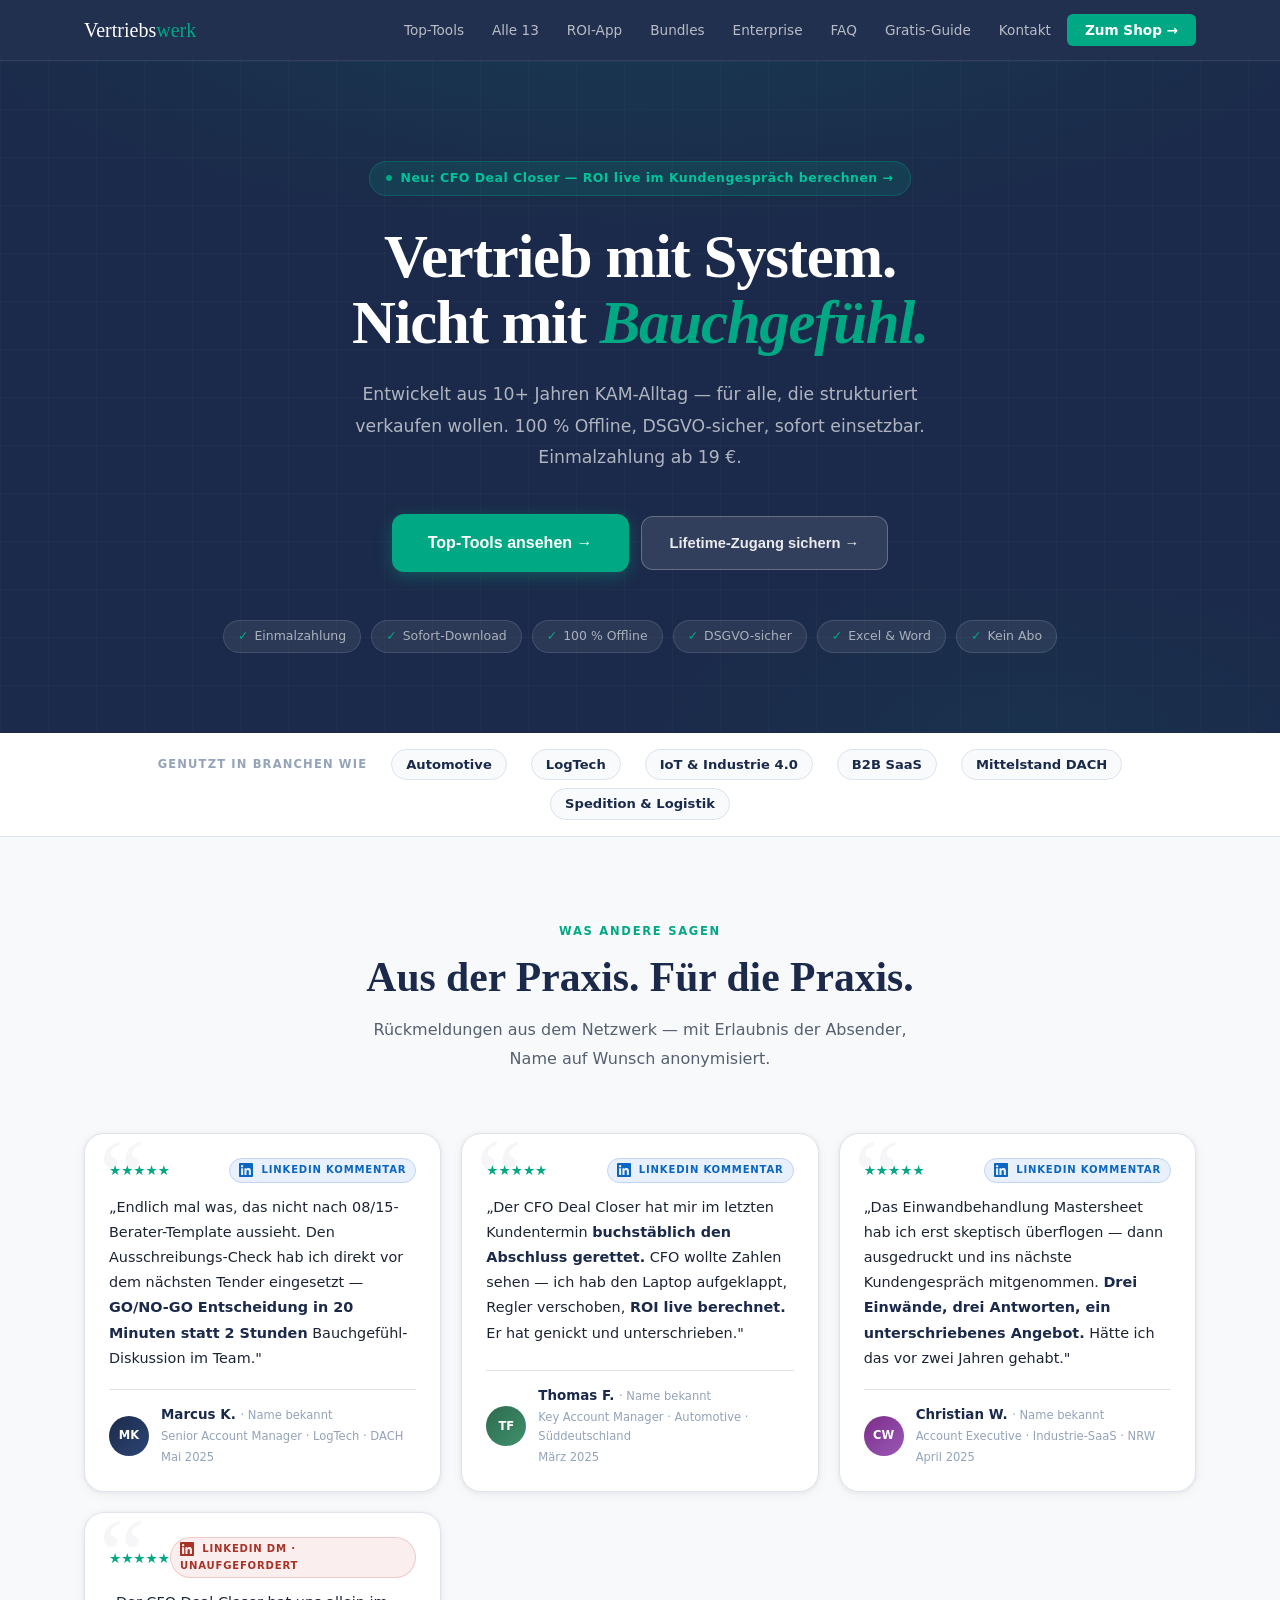
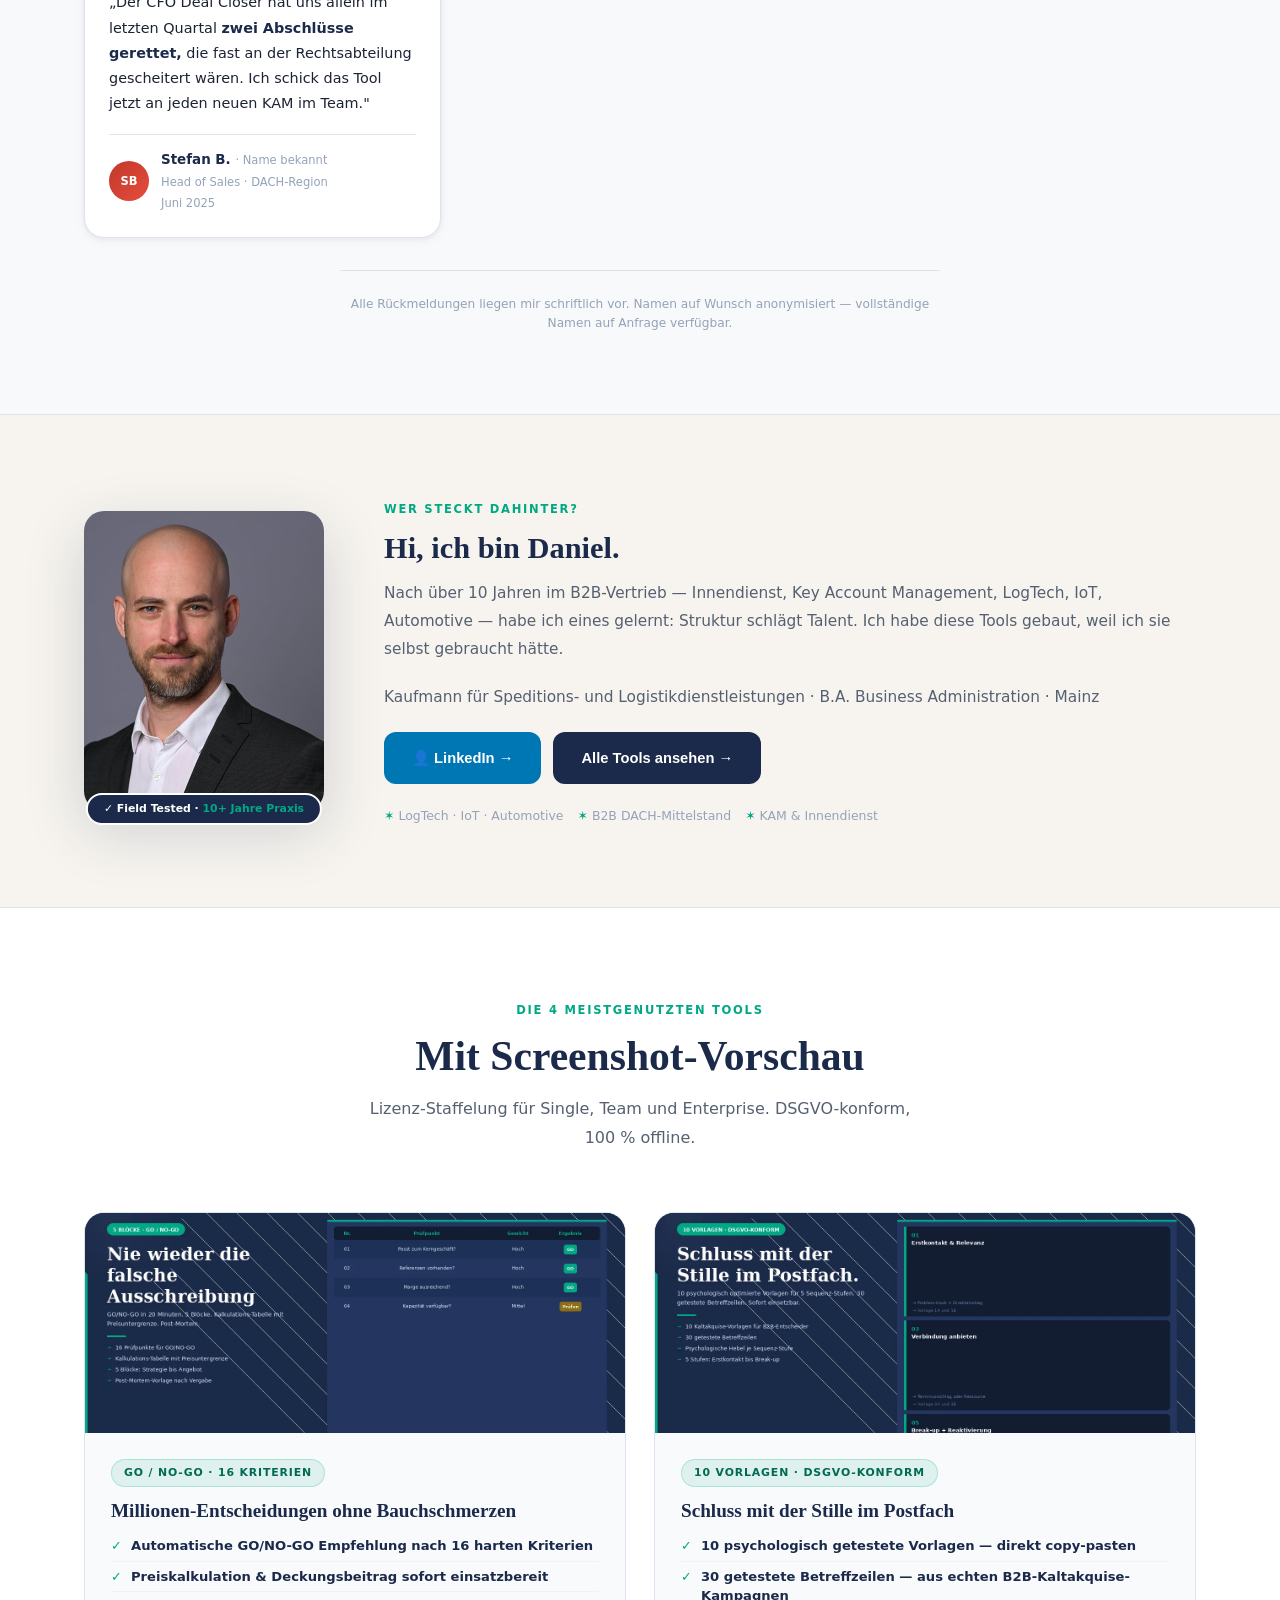
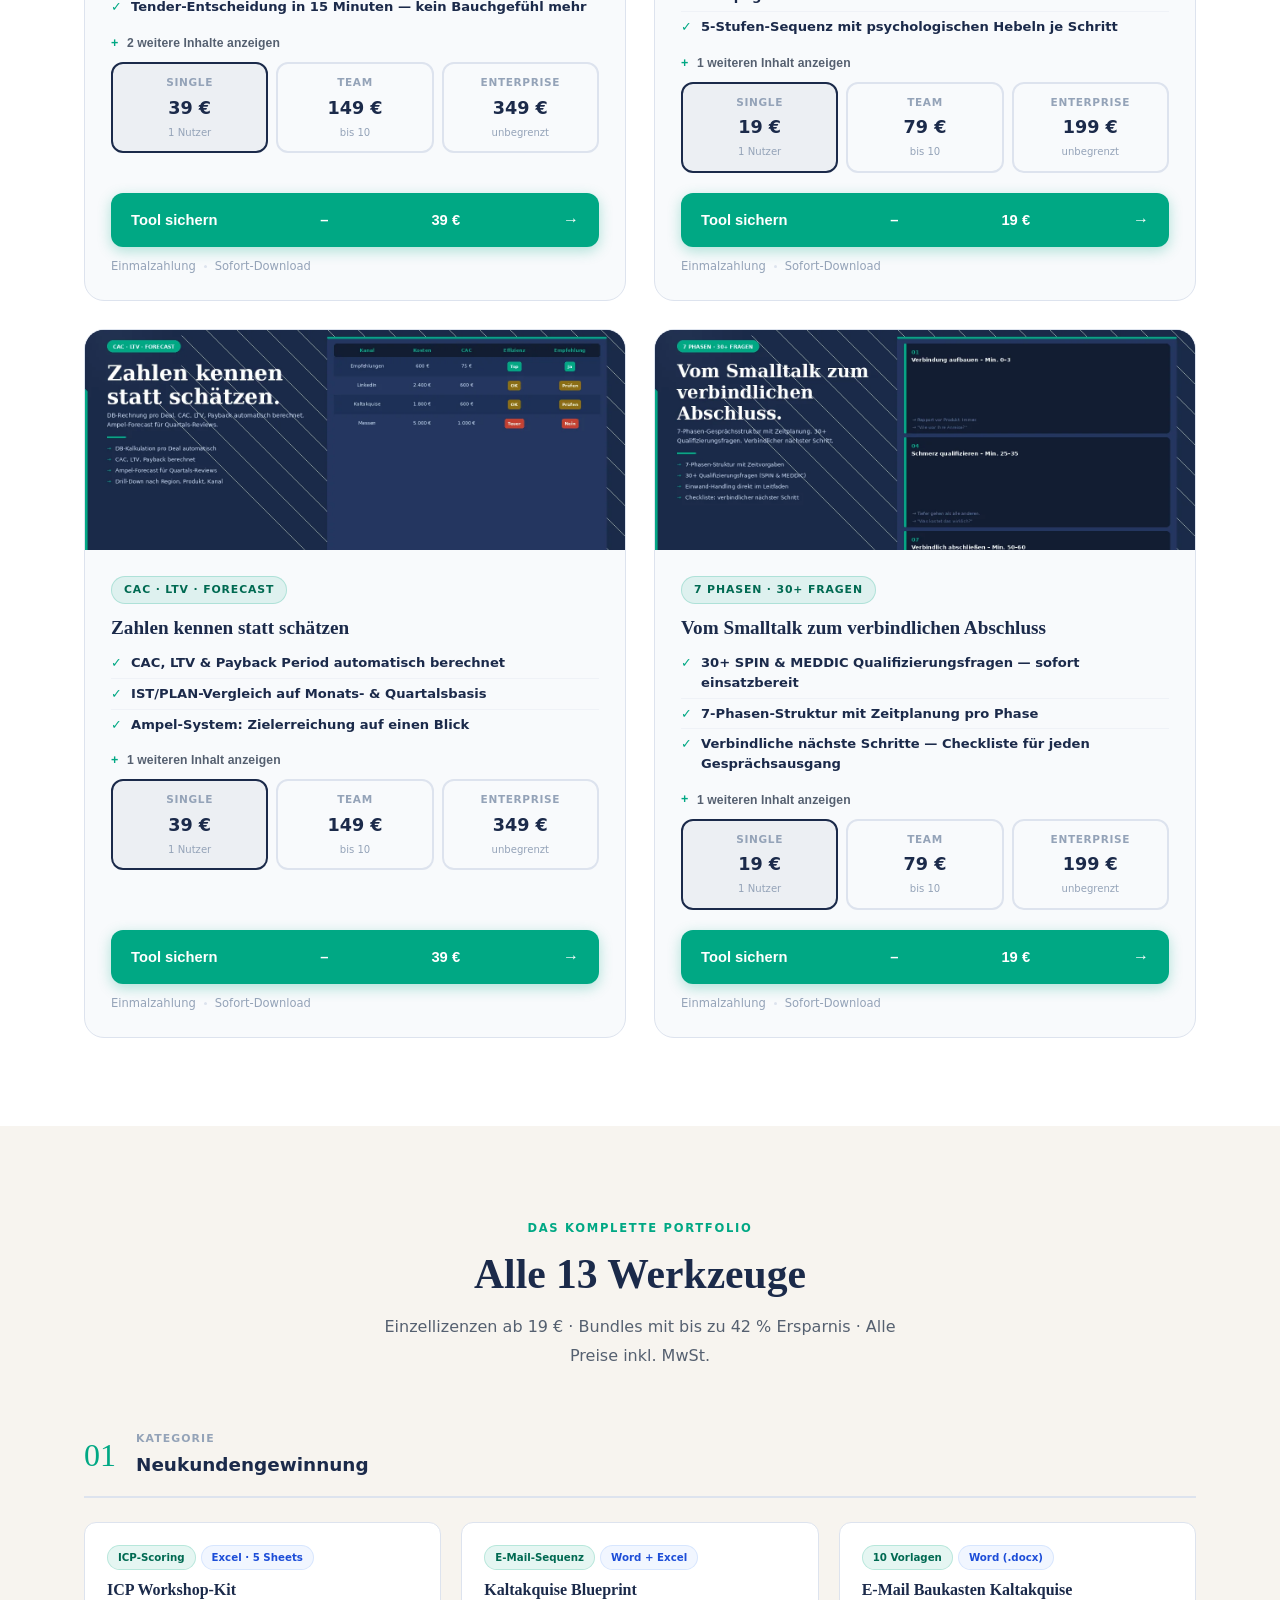
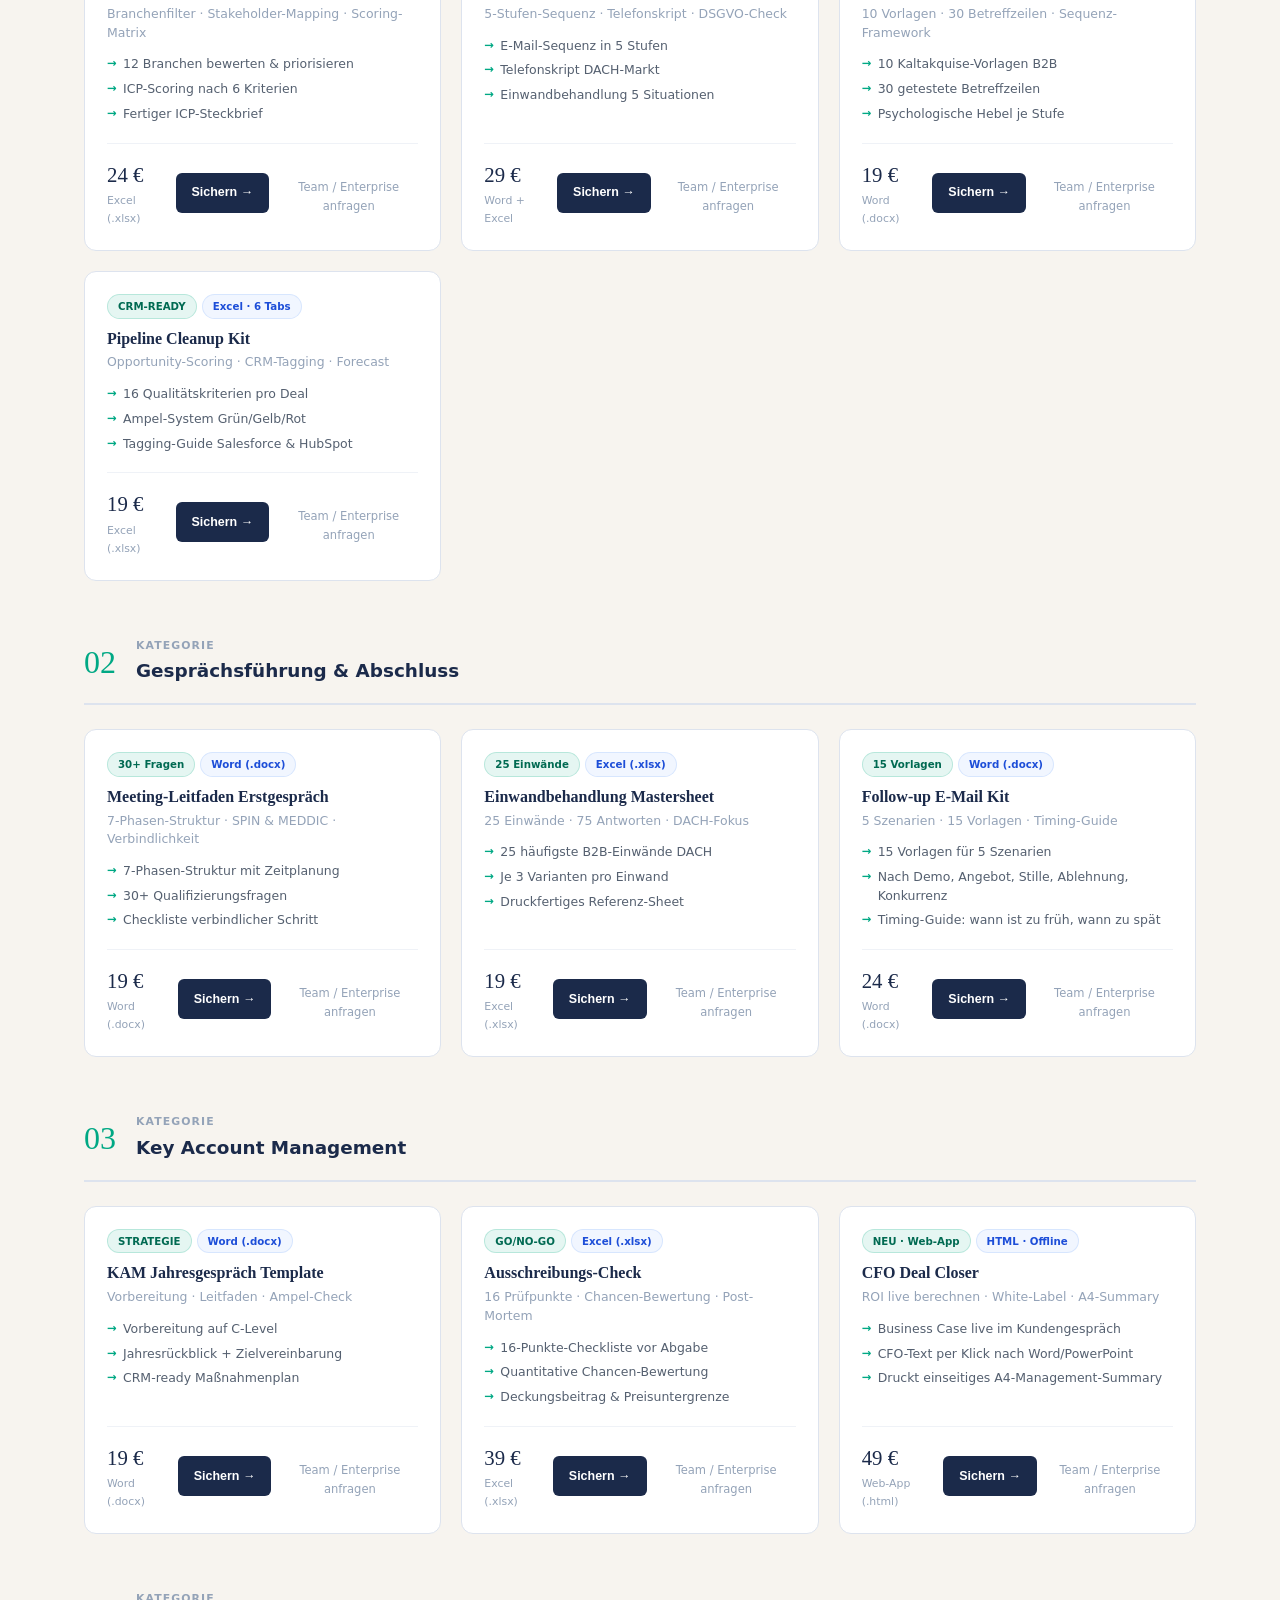
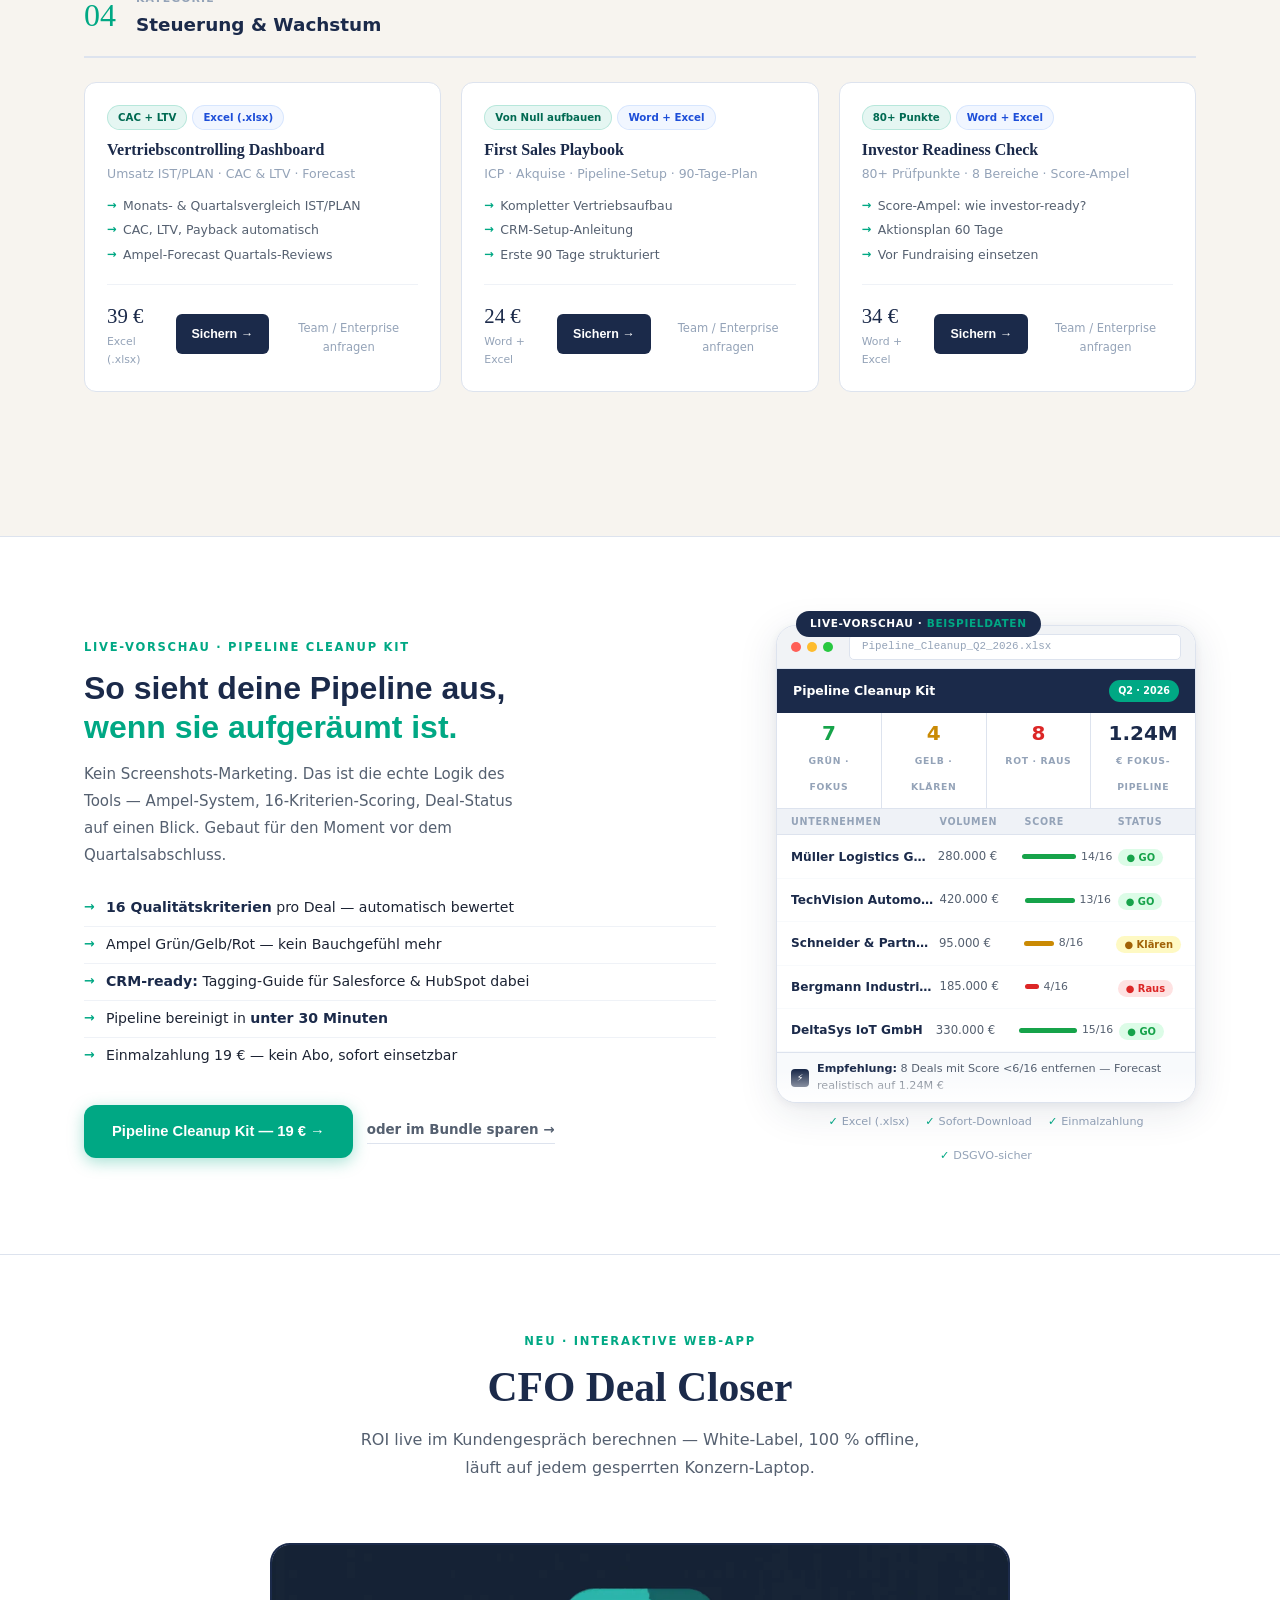
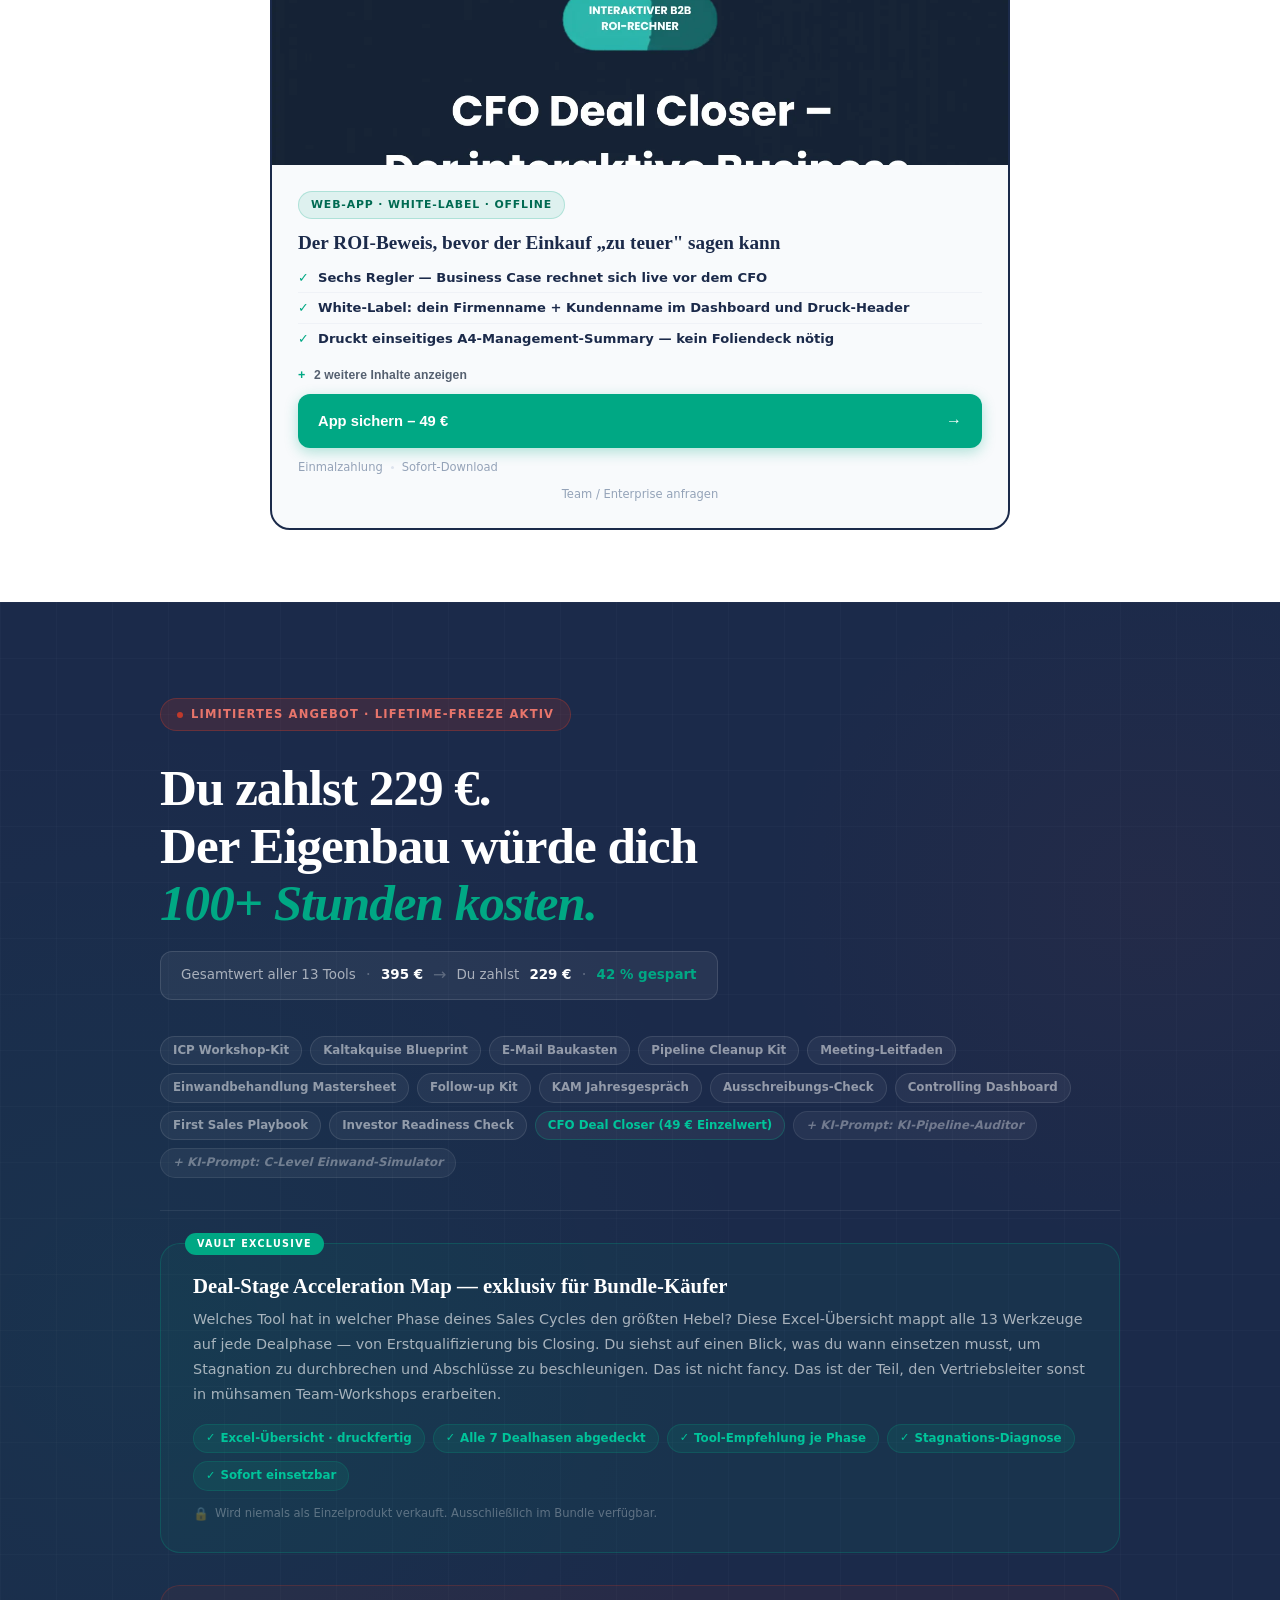
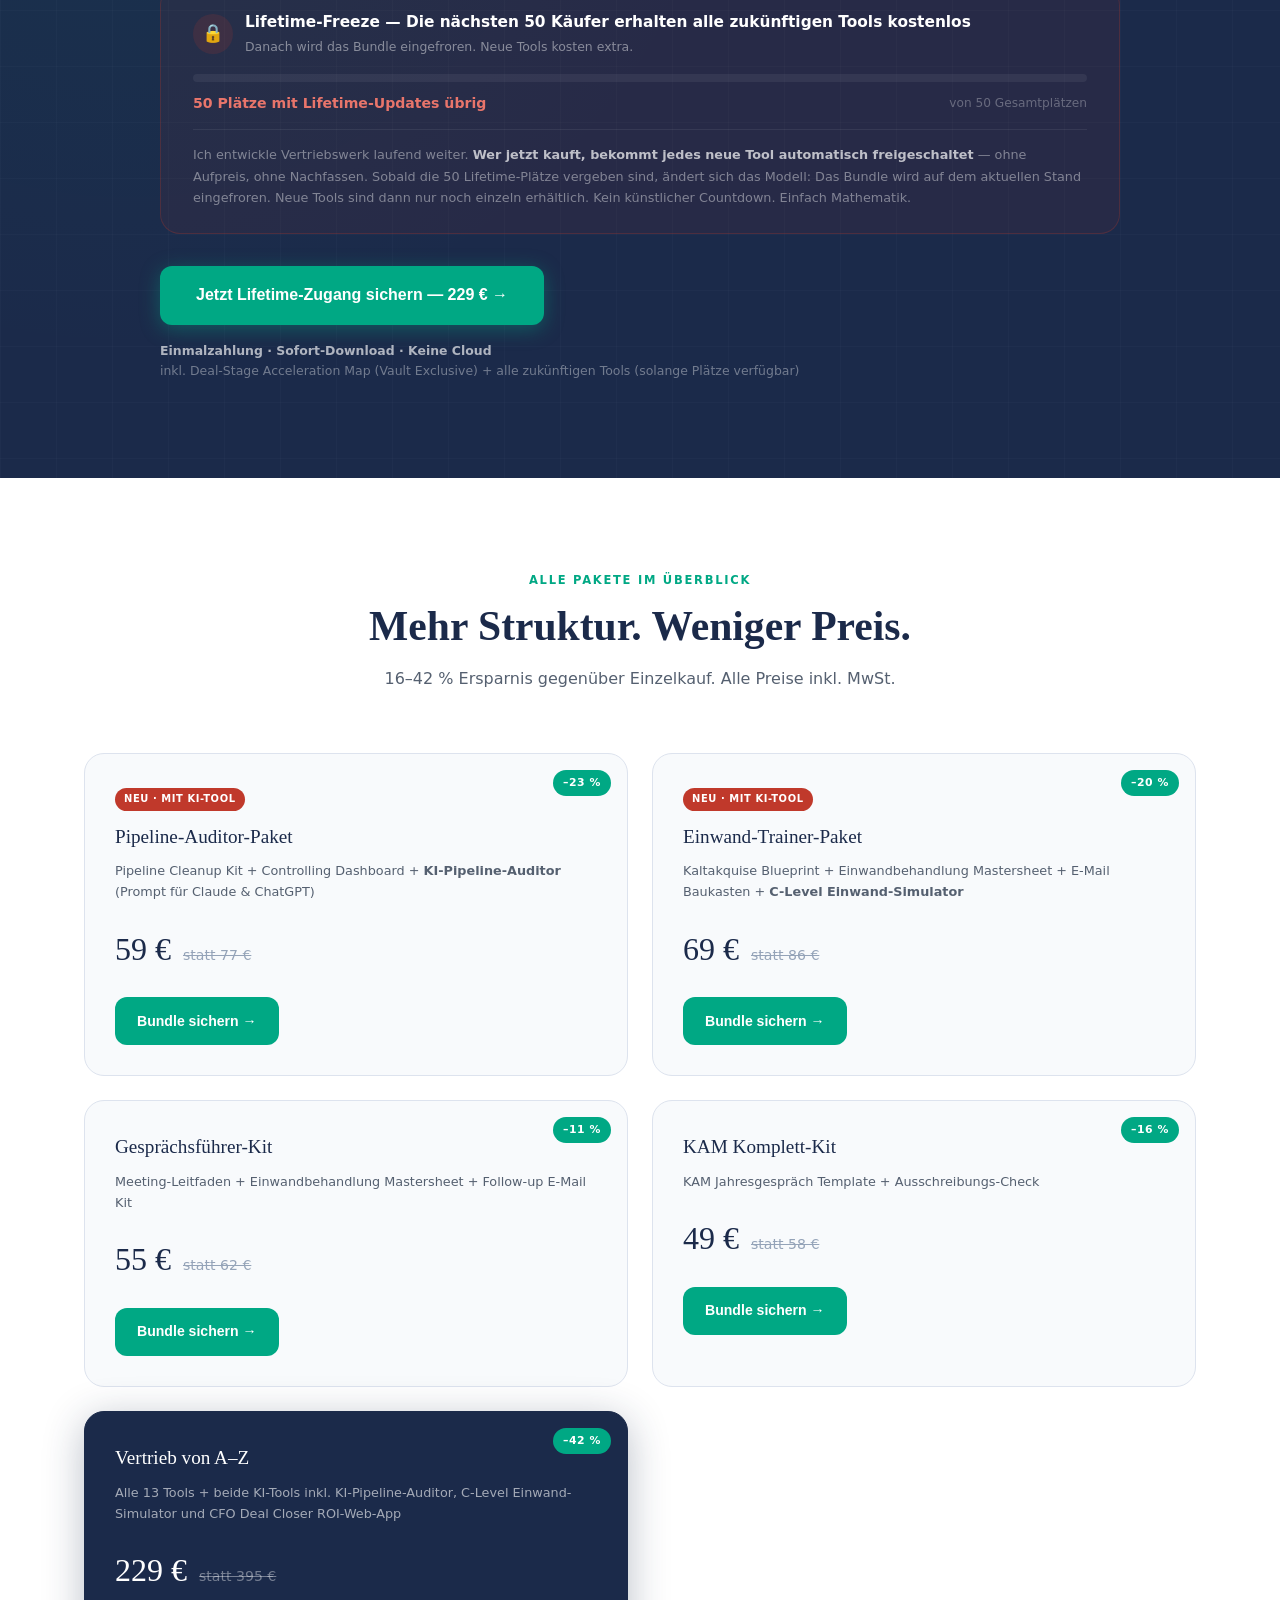
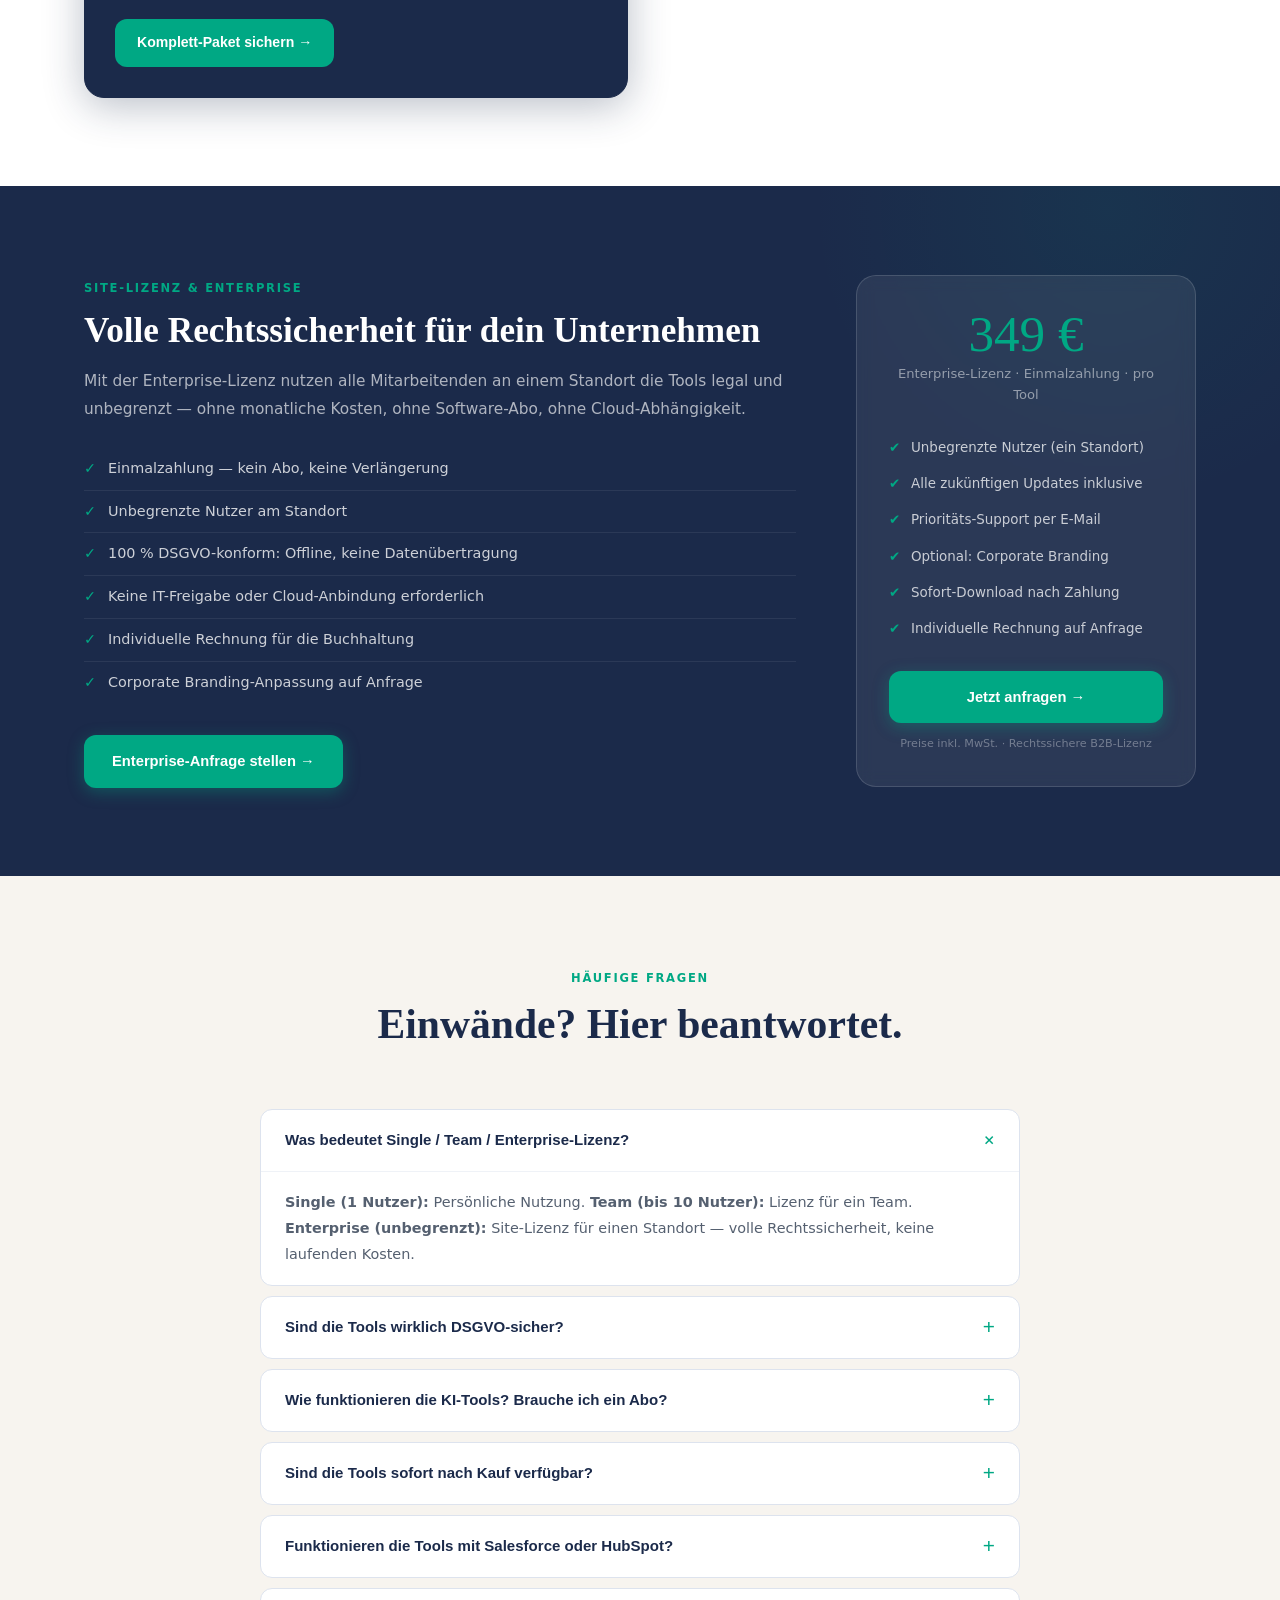
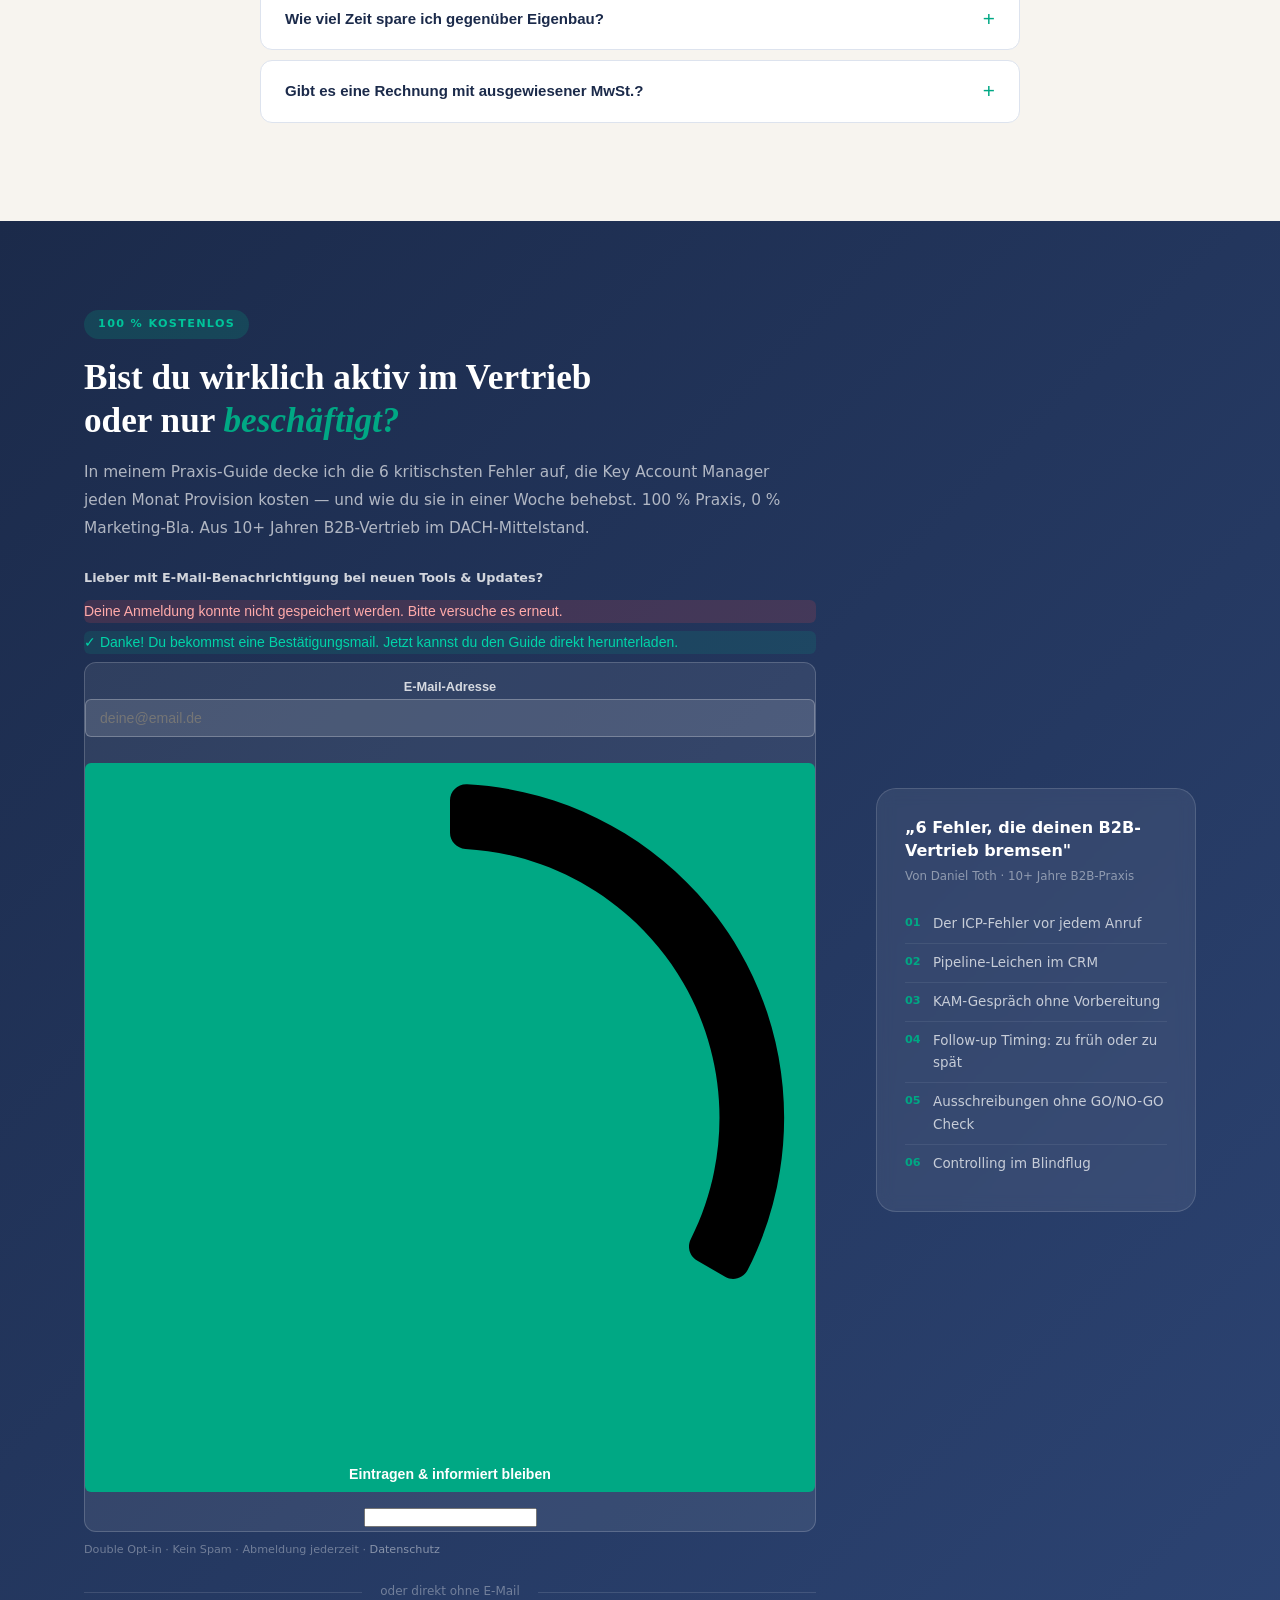
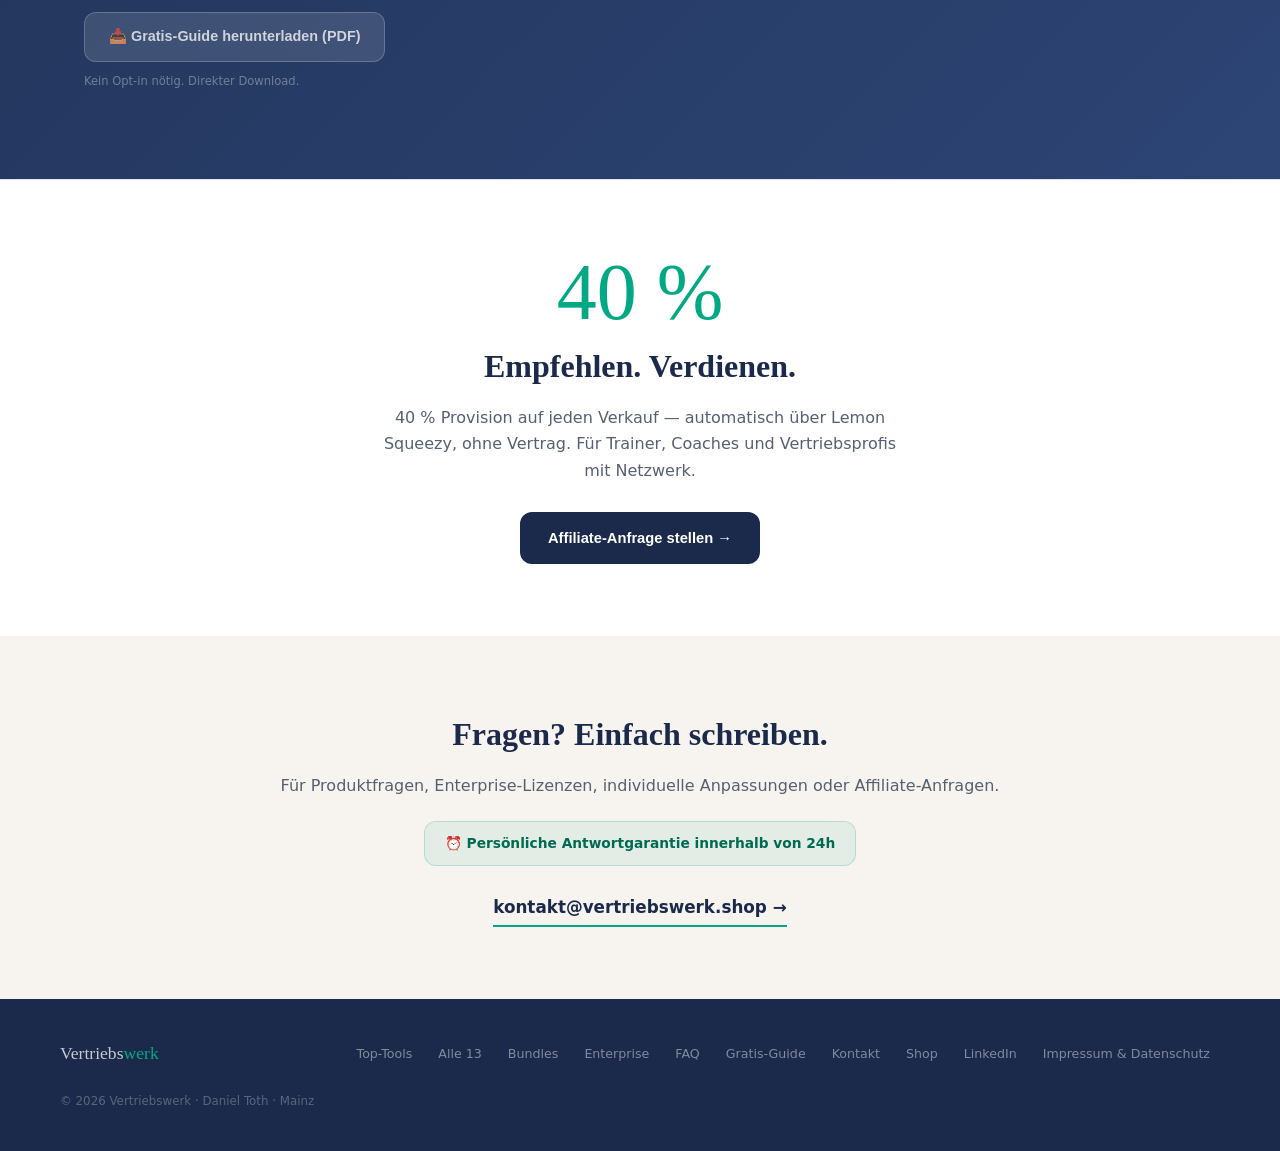
==== commit 0932fd4b: "perf: convert product screenshots to WebP and optimize font/founder image loading - Recompress aussc" ====
--- a/index.html
+++ b/index.html
@@ -9,8 +9,8 @@
   <link rel="canonical" href="https://vertriebswerk.shop/">
   <link rel="sitemap" type="application/xml" href="/sitemap.xml">
   <link rel="icon" type="image/png" href="favicon.png">
-  <link rel="preconnect" href="https://fonts.bunny.net">
-  <link href="https://fonts.bunny.net/css?family=dm-sans:300,400,500,600,700&family=dm-serif-display:400,400i" rel="stylesheet">
+  <link rel="preconnect" href="https://fonts.bunny.net" crossorigin>
+  <link href="https://fonts.bunny.net/css?family=dm-sans:300,400,500,600,700&family=dm-serif-display:400,400i&display=swap" rel="stylesheet">
   <link rel="preconnect" href="https://app.lemonsqueezy.com">
   <meta property="og:type" content="website">
   <meta property="og:title" content="Vertriebswerk – B2B-Vertriebstools aus 10+ Jahren KAM-Praxis">
@@ -23,6 +23,16 @@
   <meta name="twitter:image" content="https://vertriebswerk.shop/og-image.png">
   <meta name="google-site-verification" content="google2e2e5d364f822384">
   <script src="https://app.lemonsqueezy.com/js/lemon.js" defer></script>
+
+  <!-- Google tag (gtag.js) -->
+  <script async src="https://www.googletagmanager.com/gtag/js?id=G-102DFNYRB5"></script>
+  <script>
+    window.dataLayer = window.dataLayer || [];
+    function gtag(){dataLayer.push(arguments);}
+    gtag('js', new Date());
+    gtag('config', 'G-102DFNYRB5');
+  </script>
+
 
   <!-- ── STRUCTURED DATA ──────────────────────────────────── -->
   <script type="application/ld+json">
@@ -1300,7 +1310,7 @@
   <div class="container">
     <div class="founder-inner">
       <div class="founder-img-wrap reveal">
-        <img src="bewerbungsbildneu.JPG" width="200" height="240" loading="eager"
+        <img src="bewerbungsbildneu.jpg" width="480" height="600" loading="eager"
              alt="Daniel Toth – Gründer Vertriebswerk, 10+ Jahre B2B-Vertrieb als Key Account Manager im DACH-Raum"
              class="founder-img">
         <div class="founder-chip">✓ Field Tested · <em>10+ Jahre Praxis</em></div>
@@ -1336,8 +1346,8 @@
 
       <!-- Ausschreibungs-Check -->
       <div class="pcard reveal">
-        <div class="pcard-preview" onclick="openLightbox('ausschreibung.png','Ausschreibungs-Check – Vertriebswerk','https://vertriebswerkshop.lemonsqueezy.com/checkout/buy/b80c491b-0aa6-42b9-b40d-44959ab2b09c')">
-          <img src="ausschreibung.png" alt="Excel-Vorlage Ausschreibungs-Check – GO/NO-GO Entscheidung, Kalkulation und Angebotsvorbereitung für B2B-Vertriebler" loading="lazy">
+        <div class="pcard-preview" onclick="openLightbox('ausschreibung.webp','Ausschreibungs-Check – Vertriebswerk','https://vertriebswerkshop.lemonsqueezy.com/checkout/buy/b80c491b-0aa6-42b9-b40d-44959ab2b09c')">
+          <img src="ausschreibung.webp" alt="Excel-Vorlage Ausschreibungs-Check – GO/NO-GO Entscheidung, Kalkulation und Angebotsvorbereitung für B2B-Vertriebler" loading="lazy">
           <div class="pcard-preview-overlay">🔍 Vorschau vergrößern</div>
         </div>
         <div class="pcard-body">
@@ -1383,8 +1393,8 @@
 
       <!-- E-Mail Baukasten -->
       <div class="pcard reveal reveal-delay-1">
-        <div class="pcard-preview" onclick="openLightbox('email_baukasten.png','E-Mail Baukasten Kaltakquise – Vertriebswerk','https://vertriebswerkshop.lemonsqueezy.com/checkout/buy/fb8628b1-3983-43da-a9dc-4fde1883a01f')">
-          <img src="email_baukasten.png" alt="Word-Vorlage E-Mail Baukasten Kaltakquise – 10 B2B-E-Mail-Vorlagen mit Betreffzeilen und Sequenz-Framework" loading="lazy">
+        <div class="pcard-preview" onclick="openLightbox('email_baukasten.webp','E-Mail Baukasten Kaltakquise – Vertriebswerk','https://vertriebswerkshop.lemonsqueezy.com/checkout/buy/fb8628b1-3983-43da-a9dc-4fde1883a01f')">
+          <img src="email_baukasten.webp" alt="Word-Vorlage E-Mail Baukasten Kaltakquise – 10 B2B-E-Mail-Vorlagen mit Betreffzeilen und Sequenz-Framework" loading="lazy">
           <div class="pcard-preview-overlay">🔍 Vorschau vergrößern</div>
         </div>
         <div class="pcard-body">
@@ -1429,8 +1439,8 @@
 
       <!-- Controlling Dashboard -->
       <div class="pcard reveal">
-        <div class="pcard-preview" onclick="openLightbox('controlling.png','Vertriebscontrolling Dashboard – Vertriebswerk','https://vertriebswerkshop.lemonsqueezy.com/checkout/buy/4c3dabc3-3d51-4900-86af-229c279e1f7a')">
-          <img src="controlling.png" alt="Excel-Dashboard Vertriebscontrolling – IST/PLAN-Vergleich, CAC, LTV und Forecast für B2B-Vertriebsteams" loading="lazy">
+        <div class="pcard-preview" onclick="openLightbox('controlling.webp','Vertriebscontrolling Dashboard – Vertriebswerk','https://vertriebswerkshop.lemonsqueezy.com/checkout/buy/4c3dabc3-3d51-4900-86af-229c279e1f7a')">
+          <img src="controlling.webp" alt="Excel-Dashboard Vertriebscontrolling – IST/PLAN-Vergleich, CAC, LTV und Forecast für B2B-Vertriebsteams" loading="lazy">
           <div class="pcard-preview-overlay">🔍 Vorschau vergrößern</div>
         </div>
         <div class="pcard-body">
@@ -1475,8 +1485,8 @@
 
       <!-- Meeting-Leitfaden -->
       <div class="pcard reveal reveal-delay-1">
-        <div class="pcard-preview" onclick="openLightbox('meeting.png','Meeting-Leitfaden Erstgespräch – Vertriebswerk','https://vertriebswerkshop.lemonsqueezy.com/checkout/buy/be4490e9-c05b-4d04-b5d7-ff1fb4ded9b3')">
-          <img src="meeting.png" alt="Word-Vorlage Meeting-Leitfaden Erstgespräch – 7-Phasen-Struktur mit SPIN- und MEDDIC-Qualifizierungsfragen für B2B" loading="lazy">
+        <div class="pcard-preview" onclick="openLightbox('meeting.webp','Meeting-Leitfaden Erstgespräch – Vertriebswerk','https://vertriebswerkshop.lemonsqueezy.com/checkout/buy/be4490e9-c05b-4d04-b5d7-ff1fb4ded9b3')">
+          <img src="meeting.webp" alt="Word-Vorlage Meeting-Leitfaden Erstgespräch – 7-Phasen-Struktur mit SPIN- und MEDDIC-Qualifizierungsfragen für B2B" loading="lazy">
           <div class="pcard-preview-overlay">🔍 Vorschau vergrößern</div>
         </div>
         <div class="pcard-body">
@@ -1690,8 +1700,8 @@
       <p class="section-sub" style="margin:0 auto">ROI live im Kundengespräch berechnen — White-Label, 100&nbsp;% offline, läuft auf jedem gesperrten Konzern-Laptop.</p>
     </div>
     <div class="pcard reveal" style="max-width:740px;margin:0 auto;border:2px solid var(--navy)">
-      <div class="pcard-preview" onclick="openLightbox('roi-rechner-preview.png','CFO Deal Closer – Interaktiver ROI-Rechner für Key Account Manager','https://vertriebswerkshop.lemonsqueezy.com/checkout/buy/7352d650-646d-4c8c-b4ae-82685ff36a20')">
-        <img src="roi-rechner-preview.png" alt="CFO Deal Closer – Interaktive ROI-Rechner Web-App für Key Account Manager: Live-Dashboard mit ROI-Siegel, Amortisationszeit und CFO-Argumentationstext" loading="lazy">
+      <div class="pcard-preview" onclick="openLightbox('roi-rechner-preview.webp','CFO Deal Closer – Interaktiver ROI-Rechner für Key Account Manager','https://vertriebswerkshop.lemonsqueezy.com/checkout/buy/7352d650-646d-4c8c-b4ae-82685ff36a20')">
+        <img src="roi-rechner-preview.webp" alt="CFO Deal Closer – Interaktive ROI-Rechner Web-App für Key Account Manager: Live-Dashboard mit ROI-Siegel, Amortisationszeit und CFO-Argumentationstext" loading="lazy">
         <div class="pcard-preview-overlay">🔍 Vorschau vergrößern</div>
       </div>
       <div class="pcard-body">
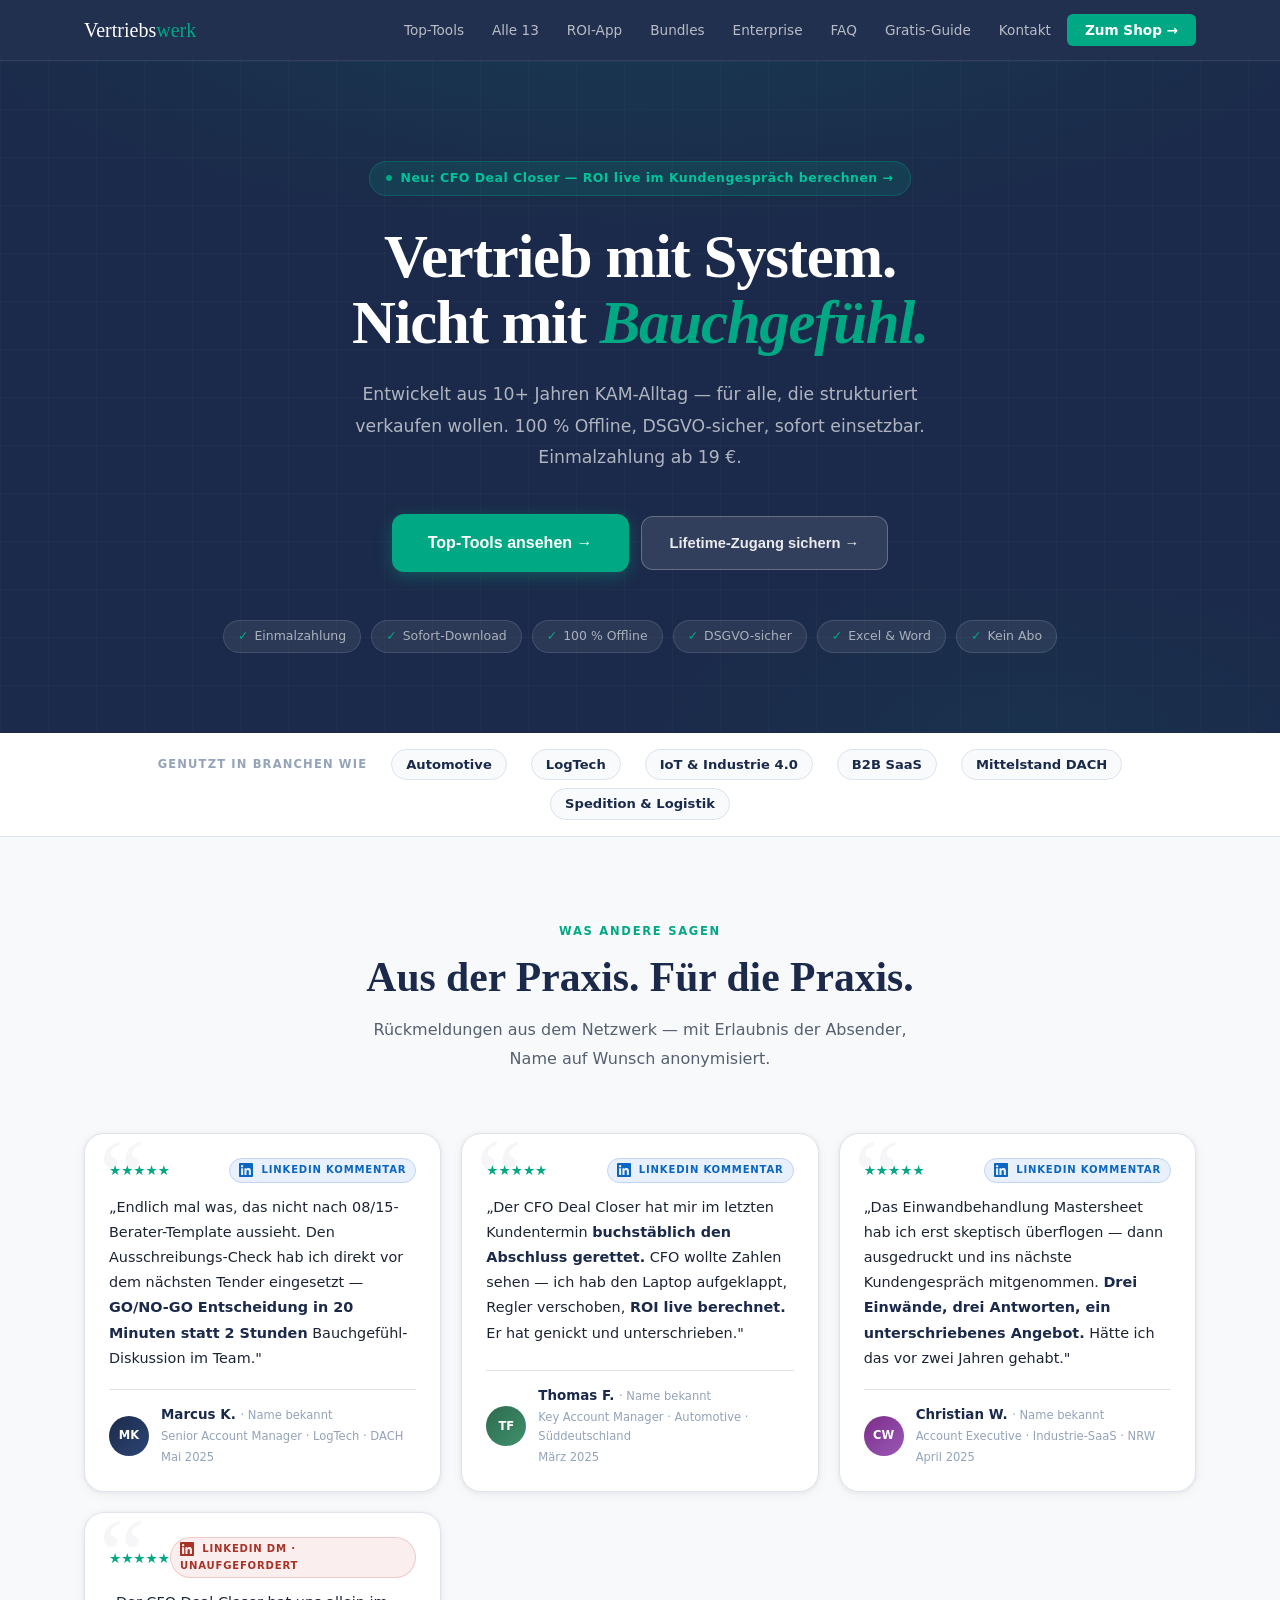
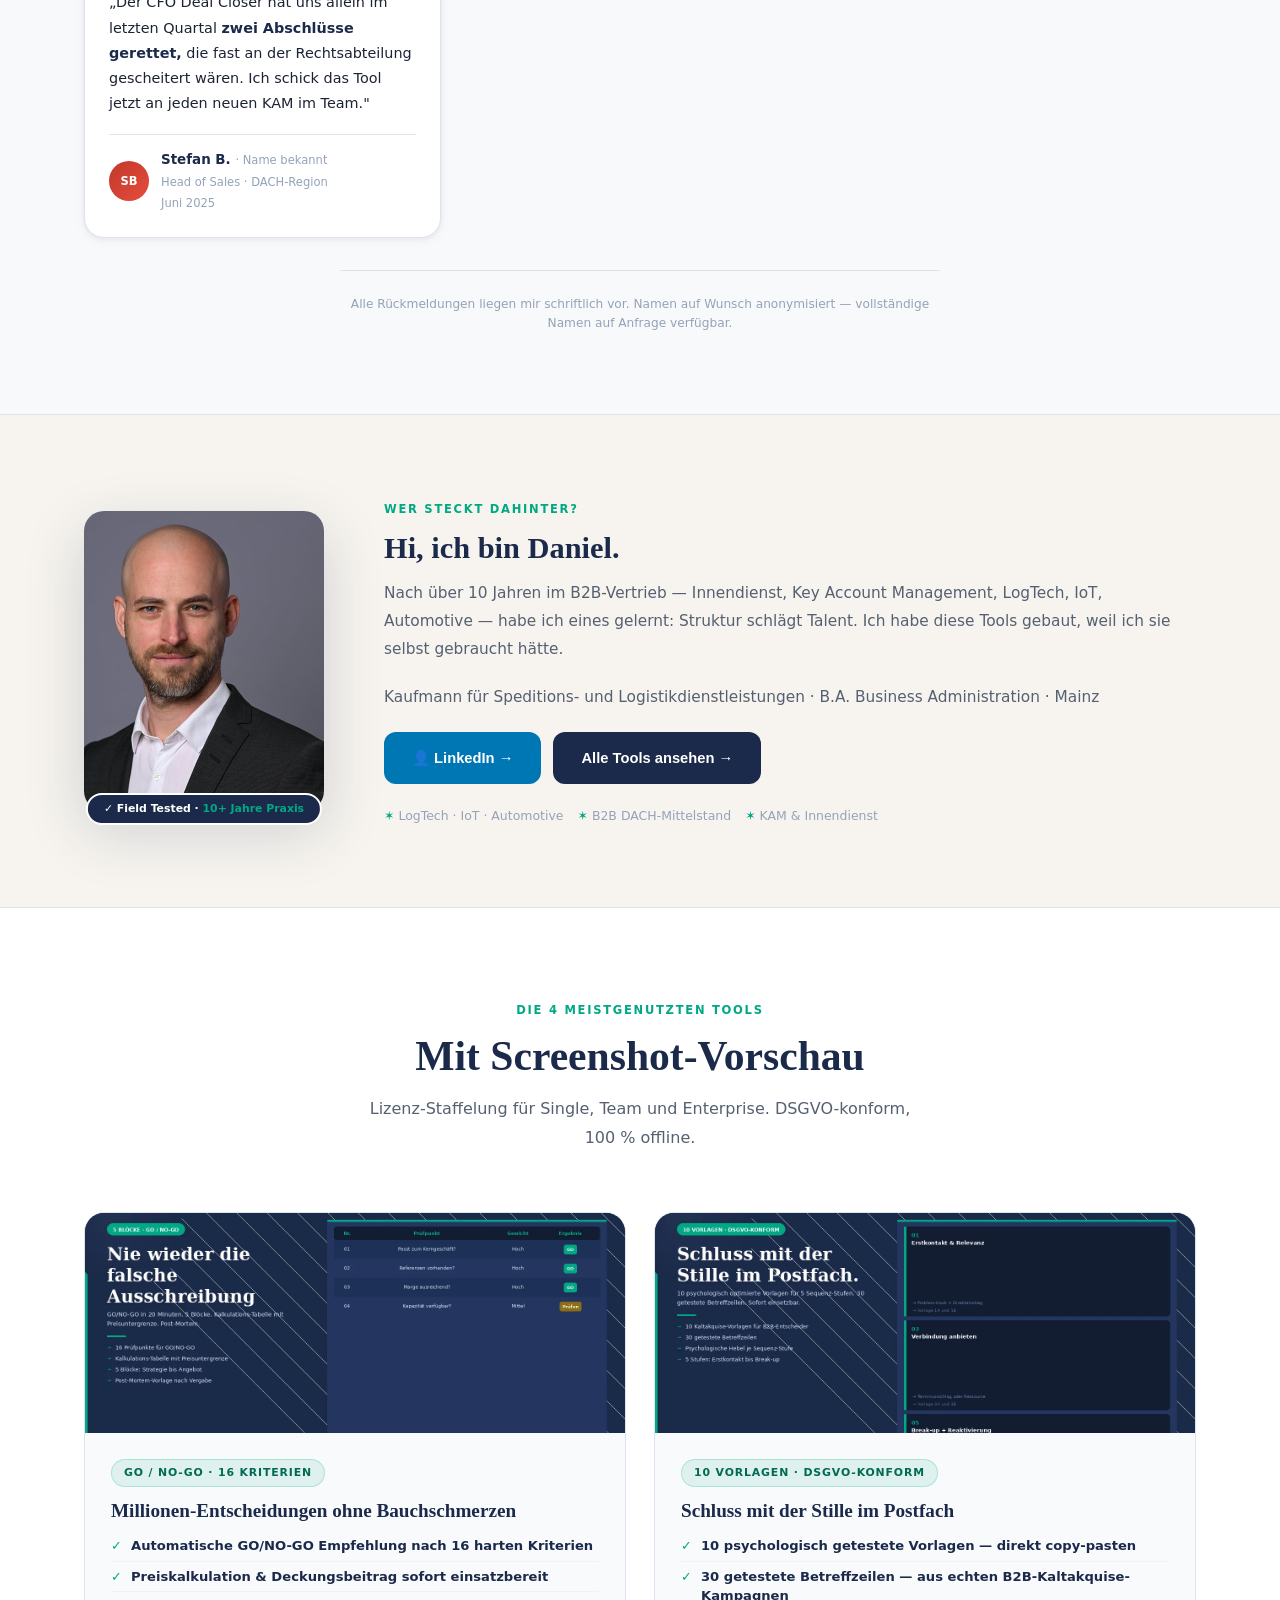
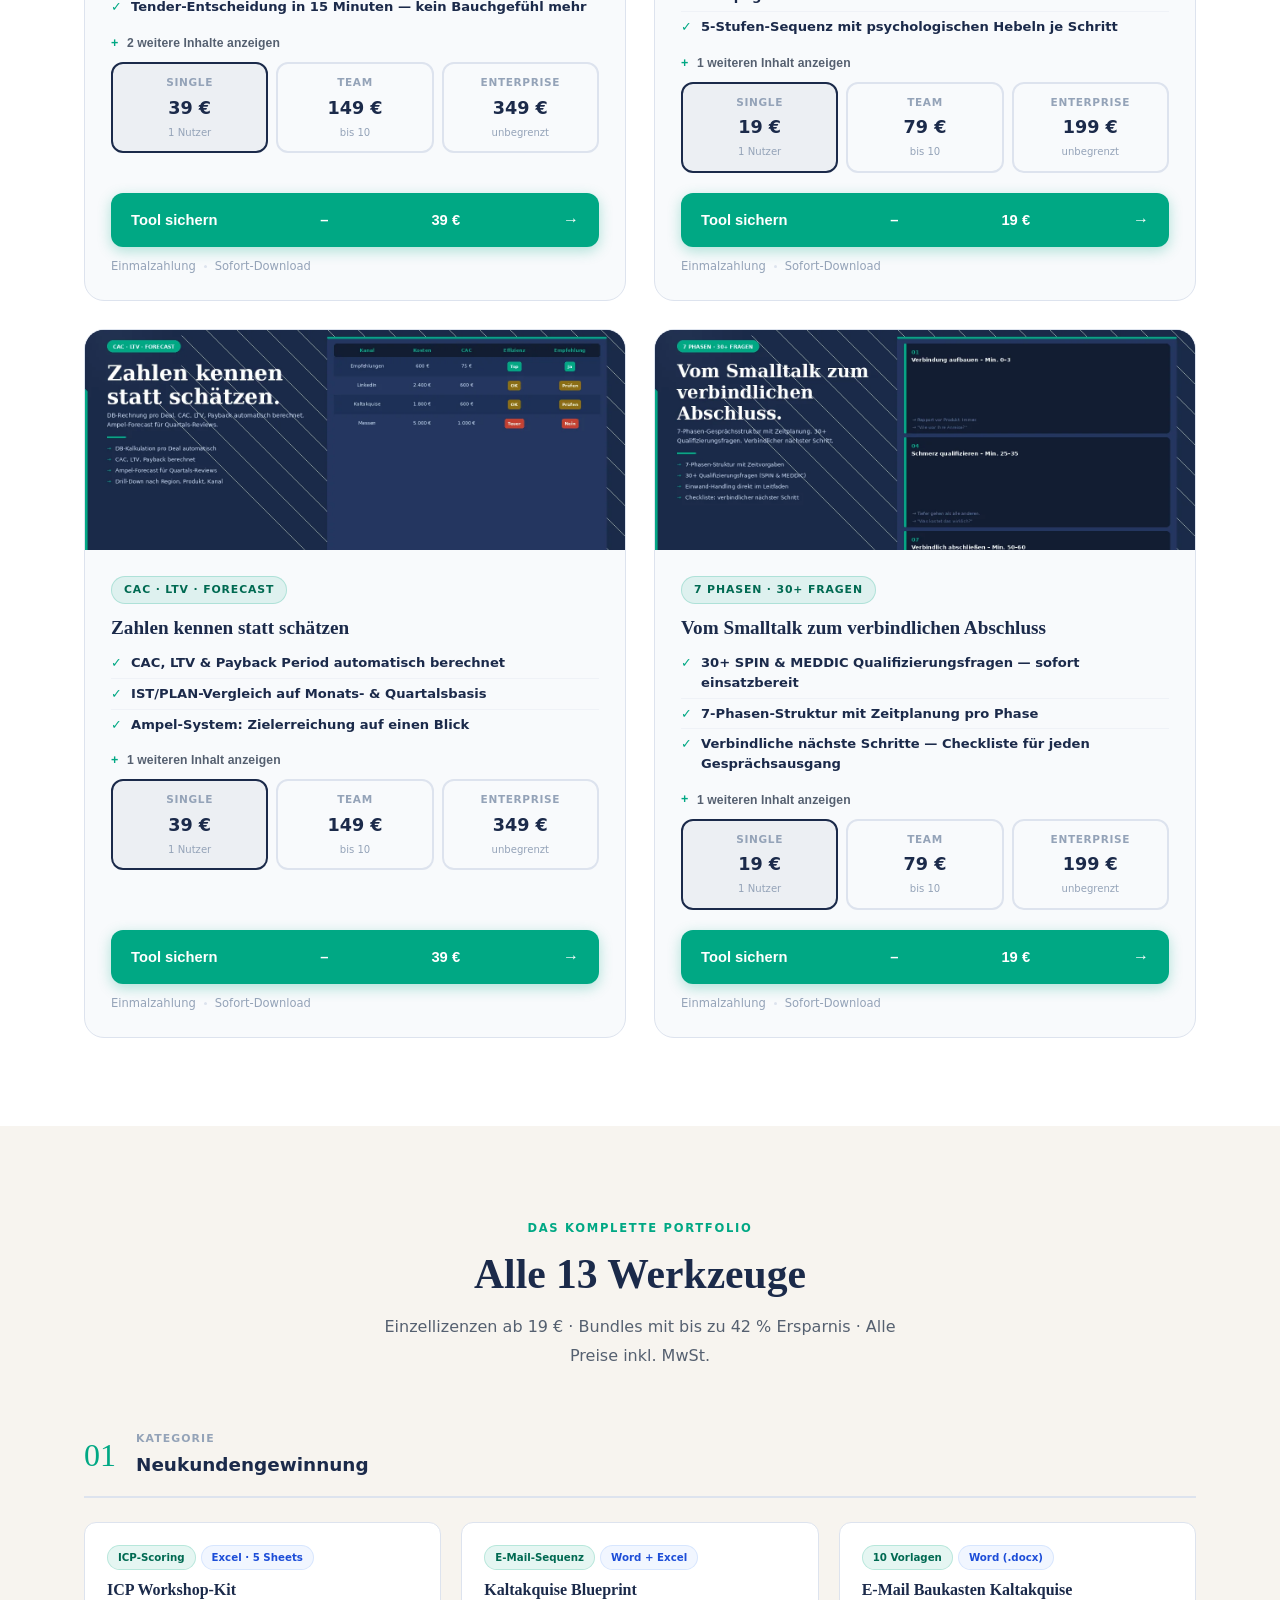
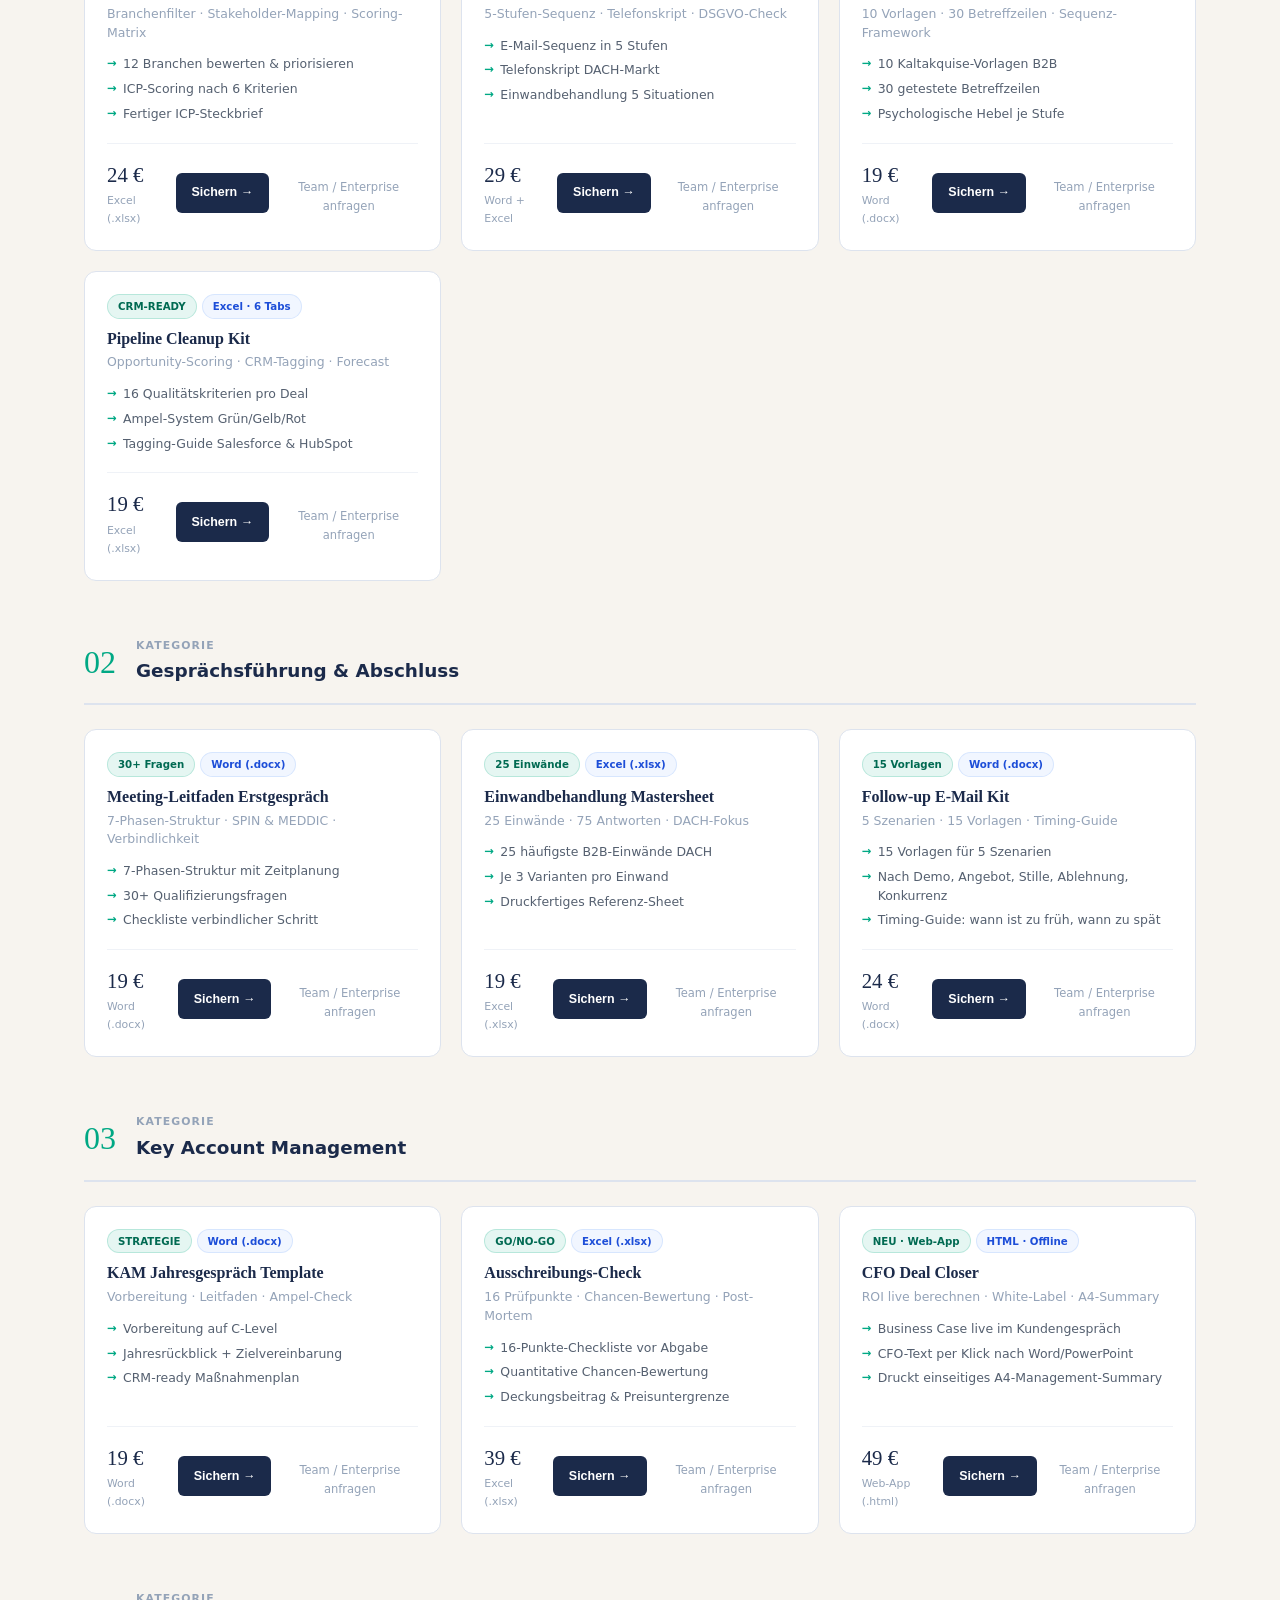
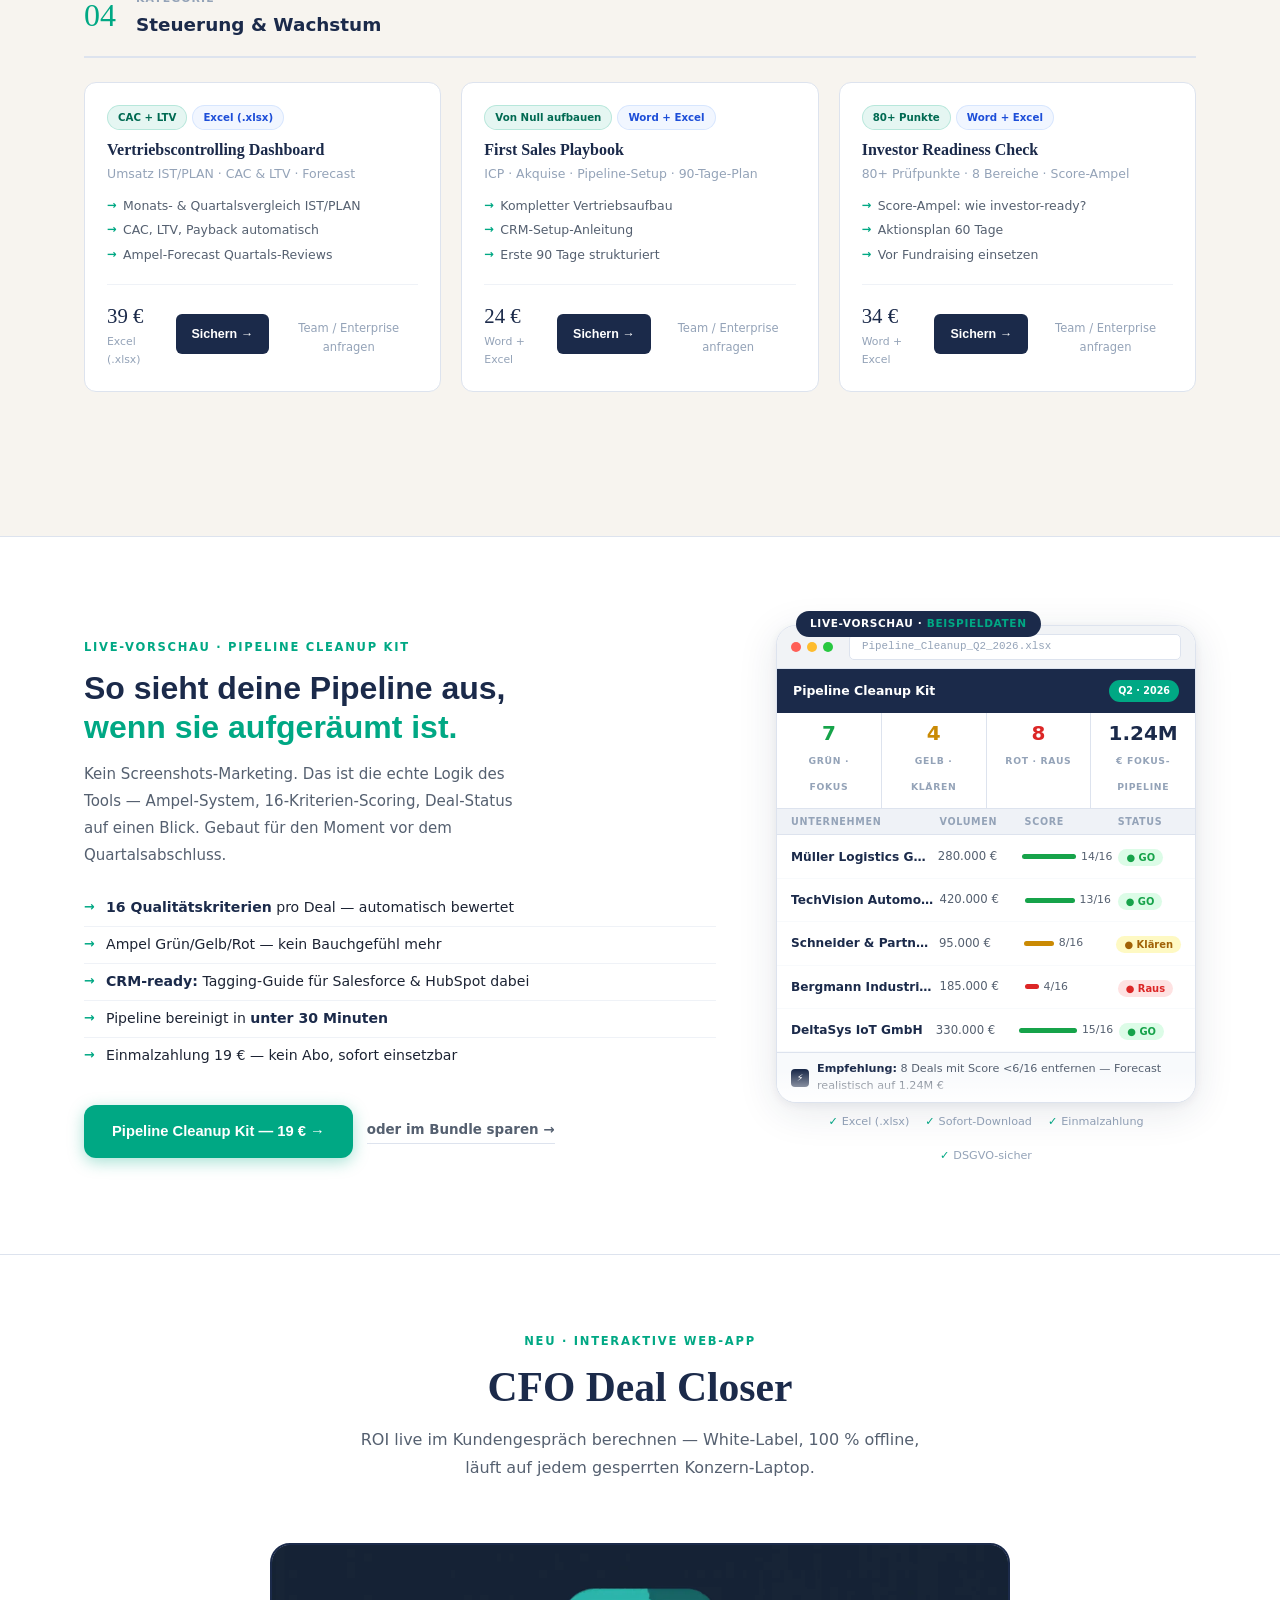
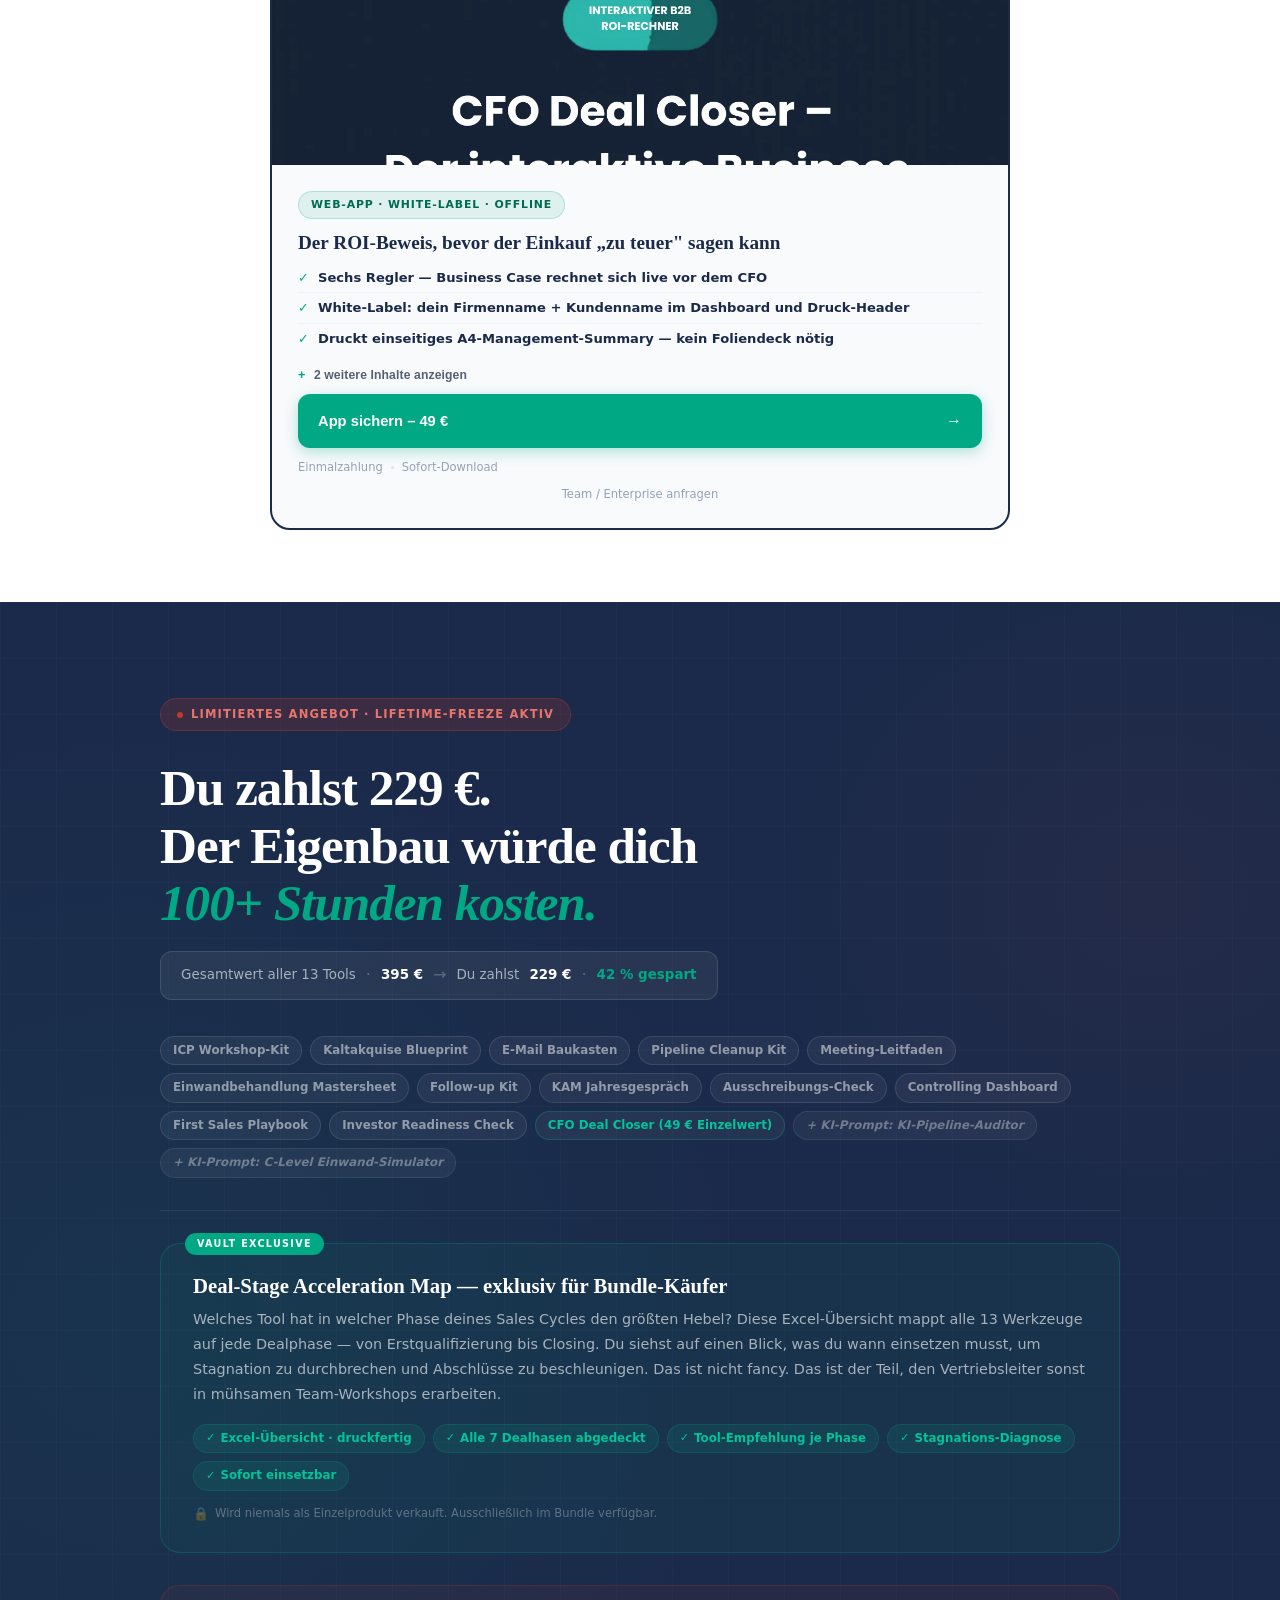
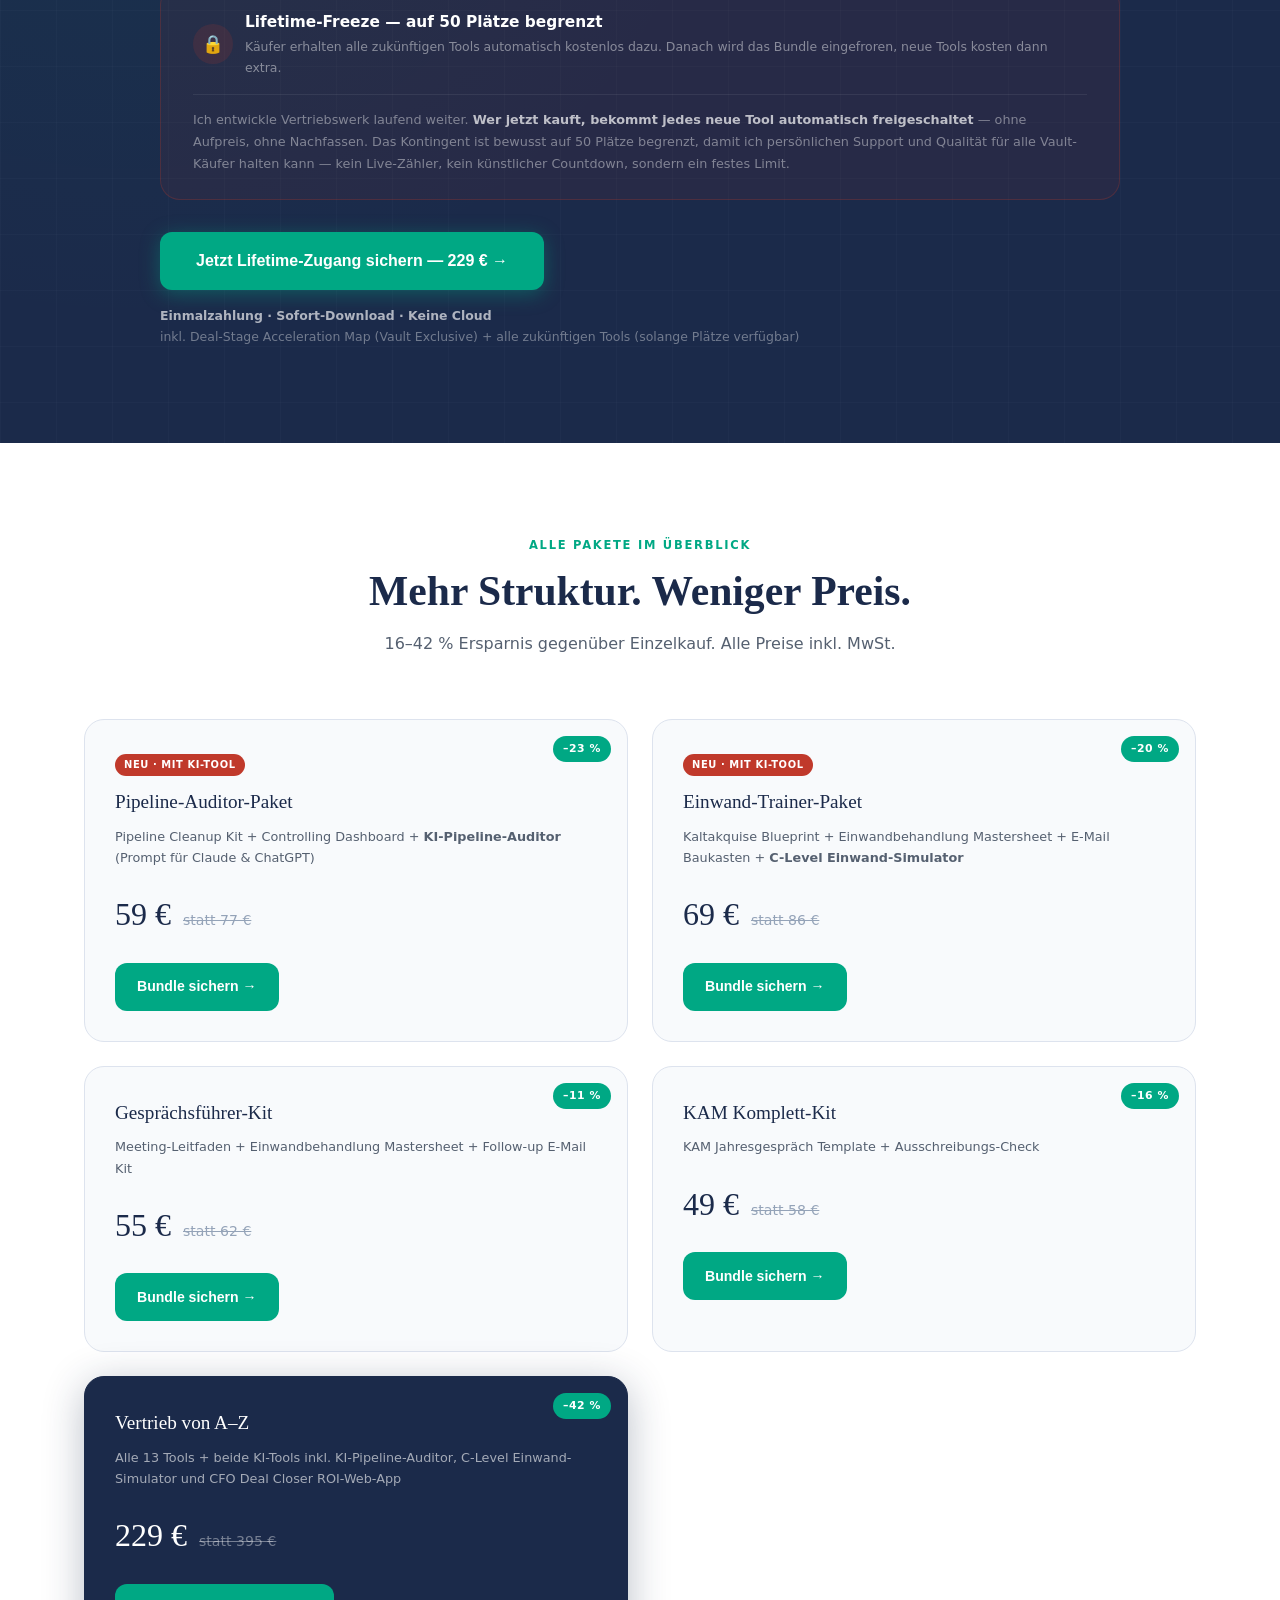
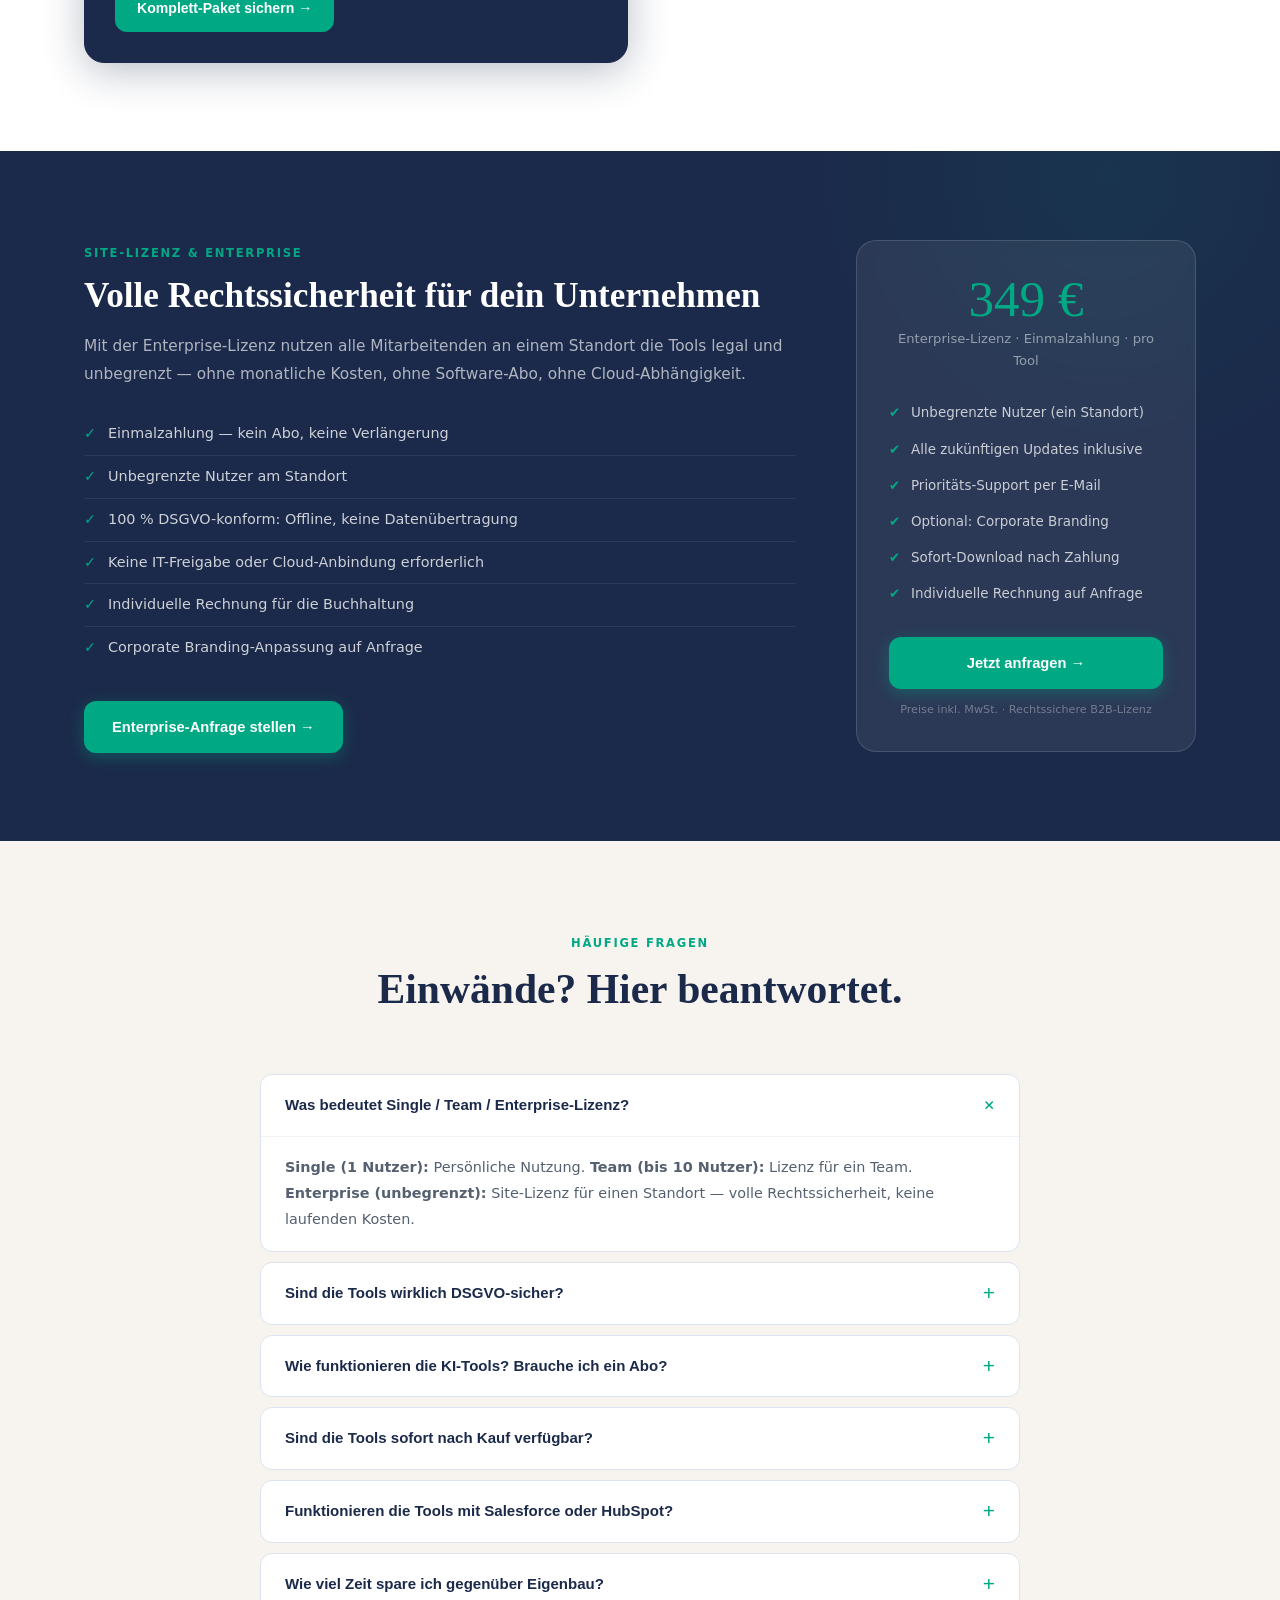
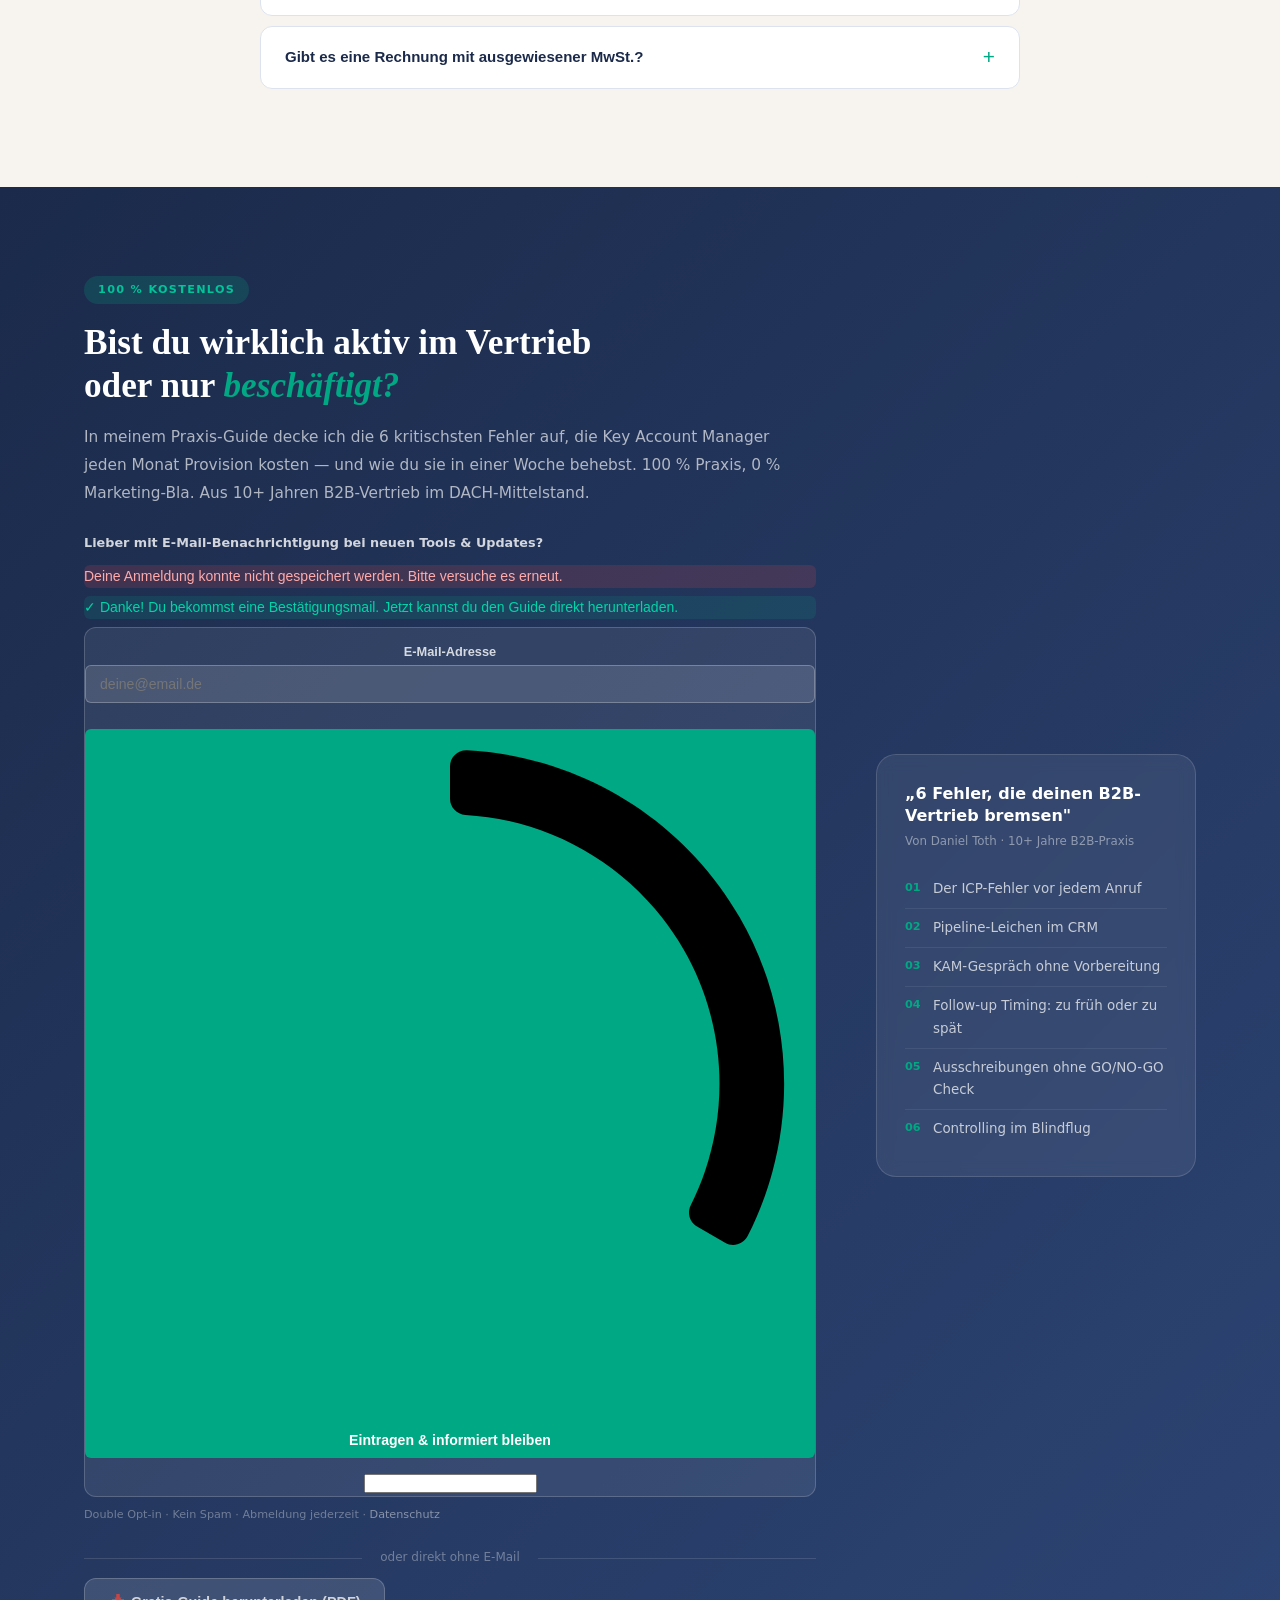
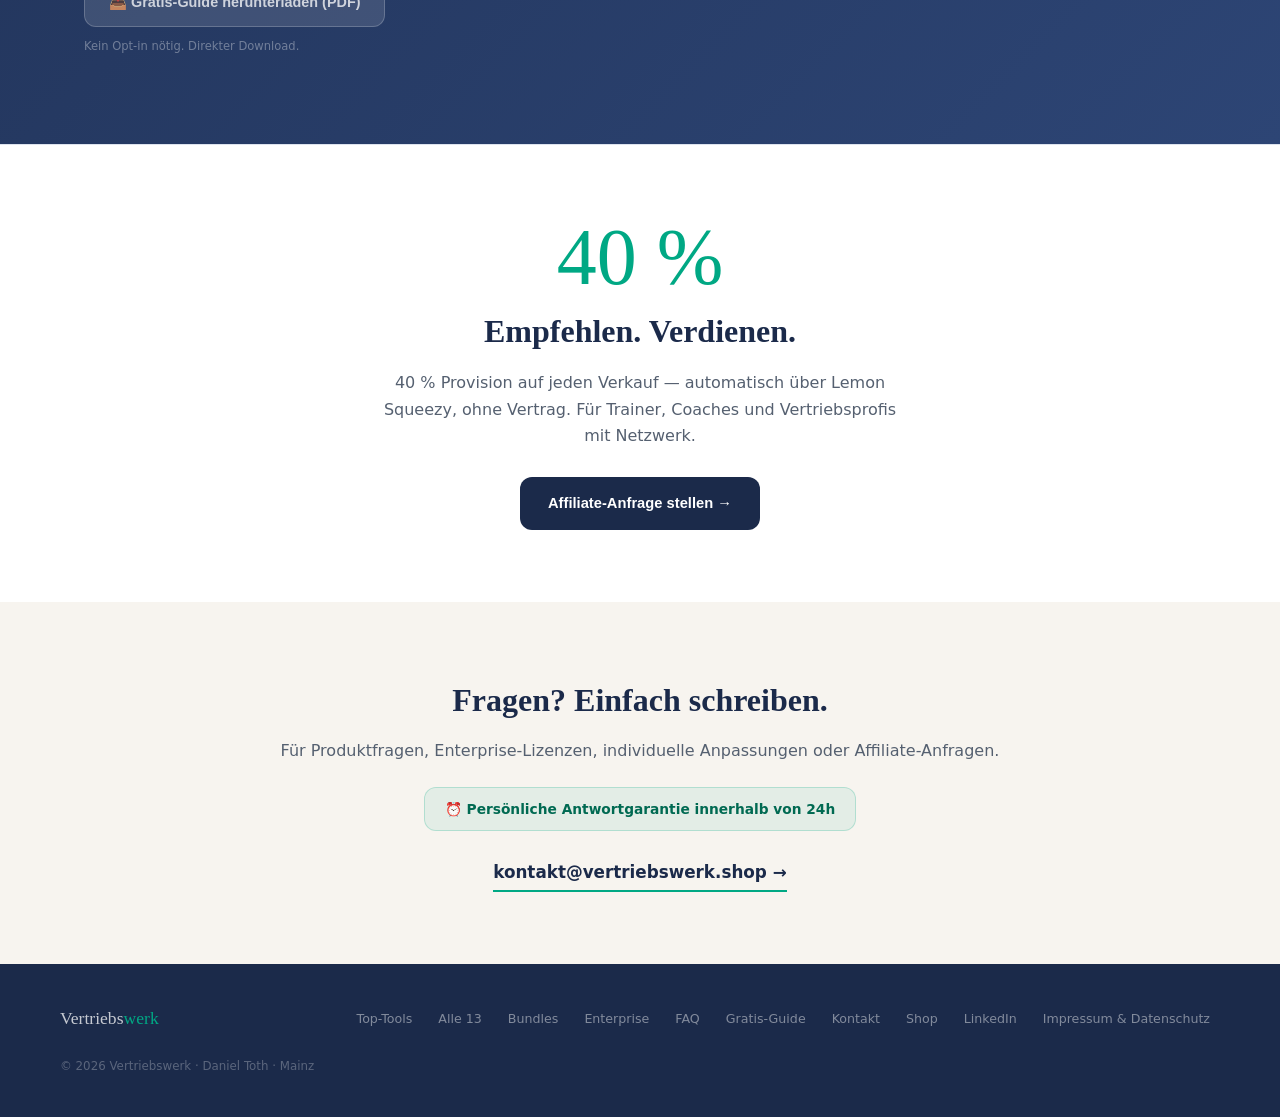
==== commit 0edcccff: "Sprint 3: Code-Hygiene, Barrierefreiheit und Aufräumen - Fake-Countdown im Vault-Bundle entfernt (ha" ====
--- a/index.html
+++ b/index.html
@@ -3,6 +3,7 @@
 <head>
   <meta charset="UTF-8">
   <meta name="viewport" content="width=device-width, initial-scale=1.0">
+  <meta http-equiv="Content-Security-Policy" content="default-src 'self'; script-src 'self' 'unsafe-inline' https://static.cloudflareinsights.com https://sibforms.com https://app.lemonsqueezy.com; style-src 'self' 'unsafe-inline' https://fonts.bunny.net https://sibforms.com; font-src 'self' https://fonts.bunny.net; img-src 'self' data: https://sibforms.com; connect-src 'self' https://sibforms.com https://app.lemonsqueezy.com https://*.lemonsqueezy.com https://static.cloudflareinsights.com https://cloudflareinsights.com; frame-src https://app.lemonsqueezy.com https://*.lemonsqueezy.com; form-action 'self' https://sibforms.com https://*.sibforms.com; base-uri 'self'; object-src 'none'">
   <title>Vertriebswerk – B2B-Vertriebstools für KAMs im DACH-Raum | Excel &amp; Word</title>
   <meta name="description" content="B2B-Vertriebstools für KAMs im DACH-Raum: CFO Deal Closer ROI-Web-App, Ausschreibungs-Check, Kaltakquise, Pipeline-Audit, KI-Tools. 100% offline, DSGVO-sicher. Ab 19 €.">
   <meta name="robots" content="index, follow">
@@ -24,15 +25,9 @@
   <meta name="google-site-verification" content="google2e2e5d364f822384">
   <script src="https://app.lemonsqueezy.com/js/lemon.js" defer></script>
 
-  <!-- Google tag (gtag.js) -->
-  <script async src="https://www.googletagmanager.com/gtag/js?id=G-102DFNYRB5"></script>
-  <script>
-    window.dataLayer = window.dataLayer || [];
-    function gtag(){dataLayer.push(arguments);}
-    gtag('js', new Date());
-    gtag('config', 'G-102DFNYRB5');
-  </script>
-
+  <!-- Cloudflare Web Analytics -->
+  <script type='module' src='https://static.cloudflareinsights.com/beacon.min.js' data-cf-beacon='{"token": "ef6fb56d1b2944d1a149405677f43068"}'></script>
+  <!-- End Cloudflare Web Analytics -->
 
   <!-- ── STRUCTURED DATA ──────────────────────────────────── -->
   <script type="application/ld+json">
@@ -262,8 +257,6 @@
     .btn-navy:hover{background:var(--navy-m);transform:translateY(-2px)}
     .btn-ghost{background:rgba(255,255,255,.1);color:rgba(255,255,255,.9);border:1.5px solid rgba(255,255,255,.25);backdrop-filter:blur(8px)}
     .btn-ghost:hover{background:rgba(255,255,255,.18);border-color:rgba(255,255,255,.5)}
-    .btn-outline-teal{background:transparent;color:var(--teal);border:1.5px solid var(--teal);font-size:.82rem;padding:8px 18px;min-height:38px}
-    .btn-outline-teal:hover{background:var(--teal);color:#fff}
     .btn-li{background:#0077b5;color:#fff}
     .btn-li:hover{background:#005f94;transform:translateY(-2px)}
     .btn-lg{padding:16px 36px;font-size:1rem}
@@ -280,6 +273,11 @@
     .nav-links a:hover{color:#fff;background:rgba(255,255,255,.08)}
     .nav-shop{background:var(--teal)!important;color:#fff!important;font-weight:700!important;border-radius:var(--r-s)!important;padding:8px 18px!important}
     .nav-shop:hover{background:var(--teal-d)!important}
+    .nav-toggle{display:none;flex-direction:column;justify-content:center;align-items:center;gap:5px;width:36px;height:36px;background:none;border:none;padding:0;cursor:pointer;flex-shrink:0}
+    .nav-toggle-bar{display:block;width:22px;height:2px;background:#fff;border-radius:2px;transition:transform .25s ease,opacity .25s ease}
+    .nav.nav-open .nav-toggle-bar:nth-child(1){transform:translateY(7px) rotate(45deg)}
+    .nav.nav-open .nav-toggle-bar:nth-child(2){opacity:0}
+    .nav.nav-open .nav-toggle-bar:nth-child(3){transform:translateY(-7px) rotate(-45deg)}
 
     /* ═══════════════════════════════════════════════
        HERO
@@ -438,9 +436,6 @@
     .pcard-desc{color:var(--g600);font-size:.88rem;line-height:1.72;margin-bottom:16px}
     .pcard-toggle{background:none;border:1px solid var(--g200);color:var(--g600);padding:7px 14px;border-radius:var(--r-s);font-size:.76rem;font-weight:500;cursor:pointer;transition:all .15s;margin-bottom:14px;font-family:'DM Sans',sans-serif;display:inline-flex;align-items:center;gap:5px}
     .pcard-toggle:hover{border-color:var(--g400);color:var(--navy)}
-    .pcard-features{list-style:none;margin-bottom:16px;background:var(--g100);border-radius:var(--r-s);padding:12px 16px}
-    .pcard-features li{font-size:.8rem;color:var(--text);padding:4px 0 4px 18px;position:relative;line-height:1.5}
-    .pcard-features li::before{content:"✓";position:absolute;left:0;color:var(--teal);font-weight:700}
     .pcard-tiers{display:flex;gap:8px;margin-bottom:20px}
     .tier{flex:1;border:2px solid var(--g200);border-radius:var(--r-m);padding:10px 8px;text-align:center;cursor:pointer;transition:all .2s;user-select:none}
     .tier:hover{border-color:var(--navy)}
@@ -589,17 +584,12 @@
     .lm-capture-input:focus{border-color:var(--teal)}
     .lm-capture-btn{background:var(--teal);color:#fff;border:none;border-radius:var(--r-s);padding:10px 20px;font-size:.88rem;font-weight:700;cursor:pointer;font-family:'DM Sans',sans-serif;white-space:nowrap;transition:background .2s}
     .lm-capture-btn:hover{background:var(--teal-d)}
-    .lm-consent{display:flex;align-items:flex-start;gap:9px;margin-top:12px}
-    .lm-consent input[type=checkbox]{width:15px;height:15px;margin-top:2px;flex-shrink:0;accent-color:var(--teal);cursor:pointer}
-    .lm-consent-text{font-size:.72rem;color:rgba(255,255,255,.45);line-height:1.5}
-    .lm-consent-text a{color:rgba(255,255,255,.6);text-decoration:underline}
     .lm-or{text-align:center;font-size:.75rem;color:rgba(255,255,255,.35);margin:14px 0 10px;position:relative}
     .lm-or::before,.lm-or::after{content:'';position:absolute;top:50%;width:38%;height:1px;background:rgba(255,255,255,.12)}
     .lm-or::before{left:0}.lm-or::after{right:0}
     .lm-download{display:inline-flex;align-items:center;gap:10px;background:rgba(255,255,255,.12);color:rgba(255,255,255,.75);padding:12px 24px;border-radius:var(--r-m);font-weight:600;font-size:.9rem;transition:all .2s;font-family:'DM Sans',sans-serif;border:1px solid rgba(255,255,255,.2)}
     .lm-download:hover{background:rgba(255,255,255,.2);color:#fff}
     .lm-note{font-size:.72rem;color:rgba(255,255,255,.35);margin-top:10px;display:flex;align-items:center;gap:5px}
-    .lm-success{display:none;background:rgba(0,168,132,.15);border:1px solid rgba(0,168,132,.35);border-radius:var(--r-m);padding:14px 18px;color:var(--teal-l);font-size:.88rem;margin-bottom:14px}
     .lm-card{background:rgba(255,255,255,.07);border:1px solid rgba(255,255,255,.14);border-radius:var(--r-l);padding:28px;backdrop-filter:blur(8px)}
     .lm-card-title{color:#fff;font-weight:700;font-size:1rem;margin-bottom:5px;line-height:1.4}
     .lm-card-by{color:rgba(255,255,255,.45);font-size:.74rem;margin-bottom:18px}
@@ -694,7 +684,10 @@
       .hero-sub{font-size:.96rem}
       .hero-actions{flex-direction:column;align-items:stretch}
       .hero-actions .btn{justify-content:center;text-align:center}
-      .nav .nav-links{display:none}
+      .nav-toggle{display:flex}
+      .nav .nav-links{display:none;position:absolute;top:60px;left:0;right:0;flex-direction:column;align-items:stretch;gap:0;background:rgba(27,42,74,.98);backdrop-filter:blur(12px);border-bottom:1px solid rgba(255,255,255,.08);padding:8px 16px 16px;max-height:calc(100vh - 60px);overflow-y:auto}
+      .nav.nav-open .nav-links{display:flex}
+      .nav-links a{padding:12px 10px;width:100%}
       .nav-inner{padding:0 16px}
       .proof-inner{gap:6px 12px}
       .founder-section{padding:56px 16px}
@@ -1028,34 +1021,6 @@
       font-size:.78rem;
       margin-top:2px;
     }
-    /* Progress bar */
-    .vault-progress-wrap{
-      background:rgba(255,255,255,.06);
-      border-radius:50px;
-      height:8px;
-      overflow:hidden;
-      margin-bottom:10px;
-    }
-    .vault-progress-fill{
-      height:100%;
-      background:linear-gradient(90deg,#C0392B,#e85f51);
-      border-radius:50px;
-      transition:width 1.2s ease;
-    }
-    .vault-progress-meta{
-      display:flex;
-      justify-content:space-between;
-      align-items:center;
-    }
-    .vault-slots-left{
-      font-weight:700;
-      color:#e8756b;
-      font-size:.88rem;
-    }
-    .vault-slots-total{
-      color:rgba(255,255,255,.3);
-      font-size:.76rem;
-    }
     .vault-freeze-explain{
       margin-top:14px;
       padding-top:14px;
@@ -1162,10 +1127,10 @@
 <body>
 
 <!-- ── NAV ─────────────────────────────────────────────── -->
-<nav class="nav">
+<nav class="nav" id="nav">
   <div class="nav-inner">
     <a href="#start" class="nav-brand">Vertriebs<em>werk</em></a>
-    <ul class="nav-links">
+    <ul class="nav-links" id="nav-links">
       <li><a href="#top-tools">Top-Tools</a></li>
       <li><a href="#alle-tools">Alle 13</a></li>
       <li><a href="#cfo-deal-closer">ROI-App</a></li>
@@ -1176,6 +1141,11 @@
       <li><a href="#kontakt">Kontakt</a></li>
       <li><a href="https://vertriebswerkshop.lemonsqueezy.com" target="_blank" rel="noopener" class="nav-shop">Zum Shop &rarr;</a></li>
     </ul>
+    <button class="nav-toggle" id="nav-toggle" type="button" aria-label="Menü öffnen" aria-expanded="false" aria-controls="nav-links" onclick="toggleNav()">
+      <span class="nav-toggle-bar"></span>
+      <span class="nav-toggle-bar"></span>
+      <span class="nav-toggle-bar"></span>
+    </button>
   </div>
 </nav>
 
@@ -1346,7 +1316,7 @@
 
       <!-- Ausschreibungs-Check -->
       <div class="pcard reveal">
-        <div class="pcard-preview" onclick="openLightbox('ausschreibung.webp','Ausschreibungs-Check – Vertriebswerk','https://vertriebswerkshop.lemonsqueezy.com/checkout/buy/b80c491b-0aa6-42b9-b40d-44959ab2b09c')">
+        <div class="pcard-preview" tabindex="0" role="button" onclick="openLightbox('ausschreibung.webp','Ausschreibungs-Check – Vertriebswerk','https://vertriebswerkshop.lemonsqueezy.com/checkout/buy/b80c491b-0aa6-42b9-b40d-44959ab2b09c')">
           <img src="ausschreibung.webp" alt="Excel-Vorlage Ausschreibungs-Check – GO/NO-GO Entscheidung, Kalkulation und Angebotsvorbereitung für B2B-Vertriebler" loading="lazy">
           <div class="pcard-preview-overlay">🔍 Vorschau vergrößern</div>
         </div>
@@ -1373,9 +1343,9 @@
             </ul>
           </div>
           <div class="pcard-tiers">
-            <div class="tier active" onclick="setTier(this,'aus',39)"><span class="tier-label">Single</span><span class="tier-price">39&nbsp;€</span><span class="tier-users">1 Nutzer</span></div>
-            <div class="tier" onclick="setTier(this,'aus',149)"><span class="tier-label">Team</span><span class="tier-price">149&nbsp;€</span><span class="tier-users">bis 10</span></div>
-            <div class="tier" onclick="setTier(this,'aus',349)"><span class="tier-label">Enterprise</span><span class="tier-price">349&nbsp;€</span><span class="tier-users">unbegrenzt</span></div>
+            <div class="tier active" tabindex="0" role="button" onclick="setTier(this,'aus',39)"><span class="tier-label">Single</span><span class="tier-price">39&nbsp;€</span><span class="tier-users">1 Nutzer</span></div>
+            <div class="tier" tabindex="0" role="button" onclick="setTier(this,'aus',149)"><span class="tier-label">Team</span><span class="tier-price">149&nbsp;€</span><span class="tier-users">bis 10</span></div>
+            <div class="tier" tabindex="0" role="button" onclick="setTier(this,'aus',349)"><span class="tier-label">Enterprise</span><span class="tier-price">349&nbsp;€</span><span class="tier-users">unbegrenzt</span></div>
           </div>
         </div>
         <div class="pcard-cta-wrap">
@@ -1393,7 +1363,7 @@
 
       <!-- E-Mail Baukasten -->
       <div class="pcard reveal reveal-delay-1">
-        <div class="pcard-preview" onclick="openLightbox('email_baukasten.webp','E-Mail Baukasten Kaltakquise – Vertriebswerk','https://vertriebswerkshop.lemonsqueezy.com/checkout/buy/fb8628b1-3983-43da-a9dc-4fde1883a01f')">
+        <div class="pcard-preview" tabindex="0" role="button" onclick="openLightbox('email_baukasten.webp','E-Mail Baukasten Kaltakquise – Vertriebswerk','https://vertriebswerkshop.lemonsqueezy.com/checkout/buy/fb8628b1-3983-43da-a9dc-4fde1883a01f')">
           <img src="email_baukasten.webp" alt="Word-Vorlage E-Mail Baukasten Kaltakquise – 10 B2B-E-Mail-Vorlagen mit Betreffzeilen und Sequenz-Framework" loading="lazy">
           <div class="pcard-preview-overlay">🔍 Vorschau vergrößern</div>
         </div>
@@ -1419,9 +1389,9 @@
             </ul>
           </div>
           <div class="pcard-tiers">
-            <div class="tier active" onclick="setTier(this,'email',19)"><span class="tier-label">Single</span><span class="tier-price">19&nbsp;€</span><span class="tier-users">1 Nutzer</span></div>
-            <div class="tier" onclick="setTier(this,'email',79)"><span class="tier-label">Team</span><span class="tier-price">79&nbsp;€</span><span class="tier-users">bis 10</span></div>
-            <div class="tier" onclick="setTier(this,'email',199)"><span class="tier-label">Enterprise</span><span class="tier-price">199&nbsp;€</span><span class="tier-users">unbegrenzt</span></div>
+            <div class="tier active" tabindex="0" role="button" onclick="setTier(this,'email',19)"><span class="tier-label">Single</span><span class="tier-price">19&nbsp;€</span><span class="tier-users">1 Nutzer</span></div>
+            <div class="tier" tabindex="0" role="button" onclick="setTier(this,'email',79)"><span class="tier-label">Team</span><span class="tier-price">79&nbsp;€</span><span class="tier-users">bis 10</span></div>
+            <div class="tier" tabindex="0" role="button" onclick="setTier(this,'email',199)"><span class="tier-label">Enterprise</span><span class="tier-price">199&nbsp;€</span><span class="tier-users">unbegrenzt</span></div>
           </div>
         </div>
         <div class="pcard-cta-wrap">
@@ -1439,7 +1409,7 @@
 
       <!-- Controlling Dashboard -->
       <div class="pcard reveal">
-        <div class="pcard-preview" onclick="openLightbox('controlling.webp','Vertriebscontrolling Dashboard – Vertriebswerk','https://vertriebswerkshop.lemonsqueezy.com/checkout/buy/4c3dabc3-3d51-4900-86af-229c279e1f7a')">
+        <div class="pcard-preview" tabindex="0" role="button" onclick="openLightbox('controlling.webp','Vertriebscontrolling Dashboard – Vertriebswerk','https://vertriebswerkshop.lemonsqueezy.com/checkout/buy/4c3dabc3-3d51-4900-86af-229c279e1f7a')">
           <img src="controlling.webp" alt="Excel-Dashboard Vertriebscontrolling – IST/PLAN-Vergleich, CAC, LTV und Forecast für B2B-Vertriebsteams" loading="lazy">
           <div class="pcard-preview-overlay">🔍 Vorschau vergrößern</div>
         </div>
@@ -1465,9 +1435,9 @@
             </ul>
           </div>
           <div class="pcard-tiers">
-            <div class="tier active" onclick="setTier(this,'ctrl',39)"><span class="tier-label">Single</span><span class="tier-price">39&nbsp;€</span><span class="tier-users">1 Nutzer</span></div>
-            <div class="tier" onclick="setTier(this,'ctrl',149)"><span class="tier-label">Team</span><span class="tier-price">149&nbsp;€</span><span class="tier-users">bis 10</span></div>
-            <div class="tier" onclick="setTier(this,'ctrl',349)"><span class="tier-label">Enterprise</span><span class="tier-price">349&nbsp;€</span><span class="tier-users">unbegrenzt</span></div>
+            <div class="tier active" tabindex="0" role="button" onclick="setTier(this,'ctrl',39)"><span class="tier-label">Single</span><span class="tier-price">39&nbsp;€</span><span class="tier-users">1 Nutzer</span></div>
+            <div class="tier" tabindex="0" role="button" onclick="setTier(this,'ctrl',149)"><span class="tier-label">Team</span><span class="tier-price">149&nbsp;€</span><span class="tier-users">bis 10</span></div>
+            <div class="tier" tabindex="0" role="button" onclick="setTier(this,'ctrl',349)"><span class="tier-label">Enterprise</span><span class="tier-price">349&nbsp;€</span><span class="tier-users">unbegrenzt</span></div>
           </div>
         </div>
         <div class="pcard-cta-wrap">
@@ -1485,7 +1455,7 @@
 
       <!-- Meeting-Leitfaden -->
       <div class="pcard reveal reveal-delay-1">
-        <div class="pcard-preview" onclick="openLightbox('meeting.webp','Meeting-Leitfaden Erstgespräch – Vertriebswerk','https://vertriebswerkshop.lemonsqueezy.com/checkout/buy/be4490e9-c05b-4d04-b5d7-ff1fb4ded9b3')">
+        <div class="pcard-preview" tabindex="0" role="button" onclick="openLightbox('meeting.webp','Meeting-Leitfaden Erstgespräch – Vertriebswerk','https://vertriebswerkshop.lemonsqueezy.com/checkout/buy/be4490e9-c05b-4d04-b5d7-ff1fb4ded9b3')">
           <img src="meeting.webp" alt="Word-Vorlage Meeting-Leitfaden Erstgespräch – 7-Phasen-Struktur mit SPIN- und MEDDIC-Qualifizierungsfragen für B2B" loading="lazy">
           <div class="pcard-preview-overlay">🔍 Vorschau vergrößern</div>
         </div>
@@ -1511,9 +1481,9 @@
             </ul>
           </div>
           <div class="pcard-tiers">
-            <div class="tier active" onclick="setTier(this,'meet',19)"><span class="tier-label">Single</span><span class="tier-price">19&nbsp;€</span><span class="tier-users">1 Nutzer</span></div>
-            <div class="tier" onclick="setTier(this,'meet',79)"><span class="tier-label">Team</span><span class="tier-price">79&nbsp;€</span><span class="tier-users">bis 10</span></div>
-            <div class="tier" onclick="setTier(this,'meet',199)"><span class="tier-label">Enterprise</span><span class="tier-price">199&nbsp;€</span><span class="tier-users">unbegrenzt</span></div>
+            <div class="tier active" tabindex="0" role="button" onclick="setTier(this,'meet',19)"><span class="tier-label">Single</span><span class="tier-price">19&nbsp;€</span><span class="tier-users">1 Nutzer</span></div>
+            <div class="tier" tabindex="0" role="button" onclick="setTier(this,'meet',79)"><span class="tier-label">Team</span><span class="tier-price">79&nbsp;€</span><span class="tier-users">bis 10</span></div>
+            <div class="tier" tabindex="0" role="button" onclick="setTier(this,'meet',199)"><span class="tier-label">Enterprise</span><span class="tier-price">199&nbsp;€</span><span class="tier-users">unbegrenzt</span></div>
           </div>
         </div>
         <div class="pcard-cta-wrap">
@@ -1700,7 +1670,7 @@
       <p class="section-sub" style="margin:0 auto">ROI live im Kundengespräch berechnen — White-Label, 100&nbsp;% offline, läuft auf jedem gesperrten Konzern-Laptop.</p>
     </div>
     <div class="pcard reveal" style="max-width:740px;margin:0 auto;border:2px solid var(--navy)">
-      <div class="pcard-preview" onclick="openLightbox('roi-rechner-preview.webp','CFO Deal Closer – Interaktiver ROI-Rechner für Key Account Manager','https://vertriebswerkshop.lemonsqueezy.com/checkout/buy/7352d650-646d-4c8c-b4ae-82685ff36a20')">
+      <div class="pcard-preview" tabindex="0" role="button" onclick="openLightbox('roi-rechner-preview.webp','CFO Deal Closer – Interaktiver ROI-Rechner für Key Account Manager','https://vertriebswerkshop.lemonsqueezy.com/checkout/buy/7352d650-646d-4c8c-b4ae-82685ff36a20')">
         <img src="roi-rechner-preview.webp" alt="CFO Deal Closer – Interaktive ROI-Rechner Web-App für Key Account Manager: Live-Dashboard mit ROI-Siegel, Amortisationszeit und CFO-Argumentationstext" loading="lazy">
         <div class="pcard-preview-overlay">🔍 Vorschau vergrößern</div>
       </div>
@@ -1810,19 +1780,12 @@
       <div class="vault-freeze-head">
         <div class="vault-freeze-icon">🔒</div>
         <div>
-          <div class="vault-freeze-label">Lifetime-Freeze — Die nächsten <span id="vault-slots-label">50</span> Käufer erhalten alle zukünftigen Tools kostenlos</div>
-          <div class="vault-freeze-sub">Danach wird das Bundle eingefroren. Neue Tools kosten extra.</div>
-        </div>
-      </div>
-      <div class="vault-progress-wrap">
-        <div class="vault-progress-fill" id="vault-progress-bar" style="width:0%"></div>
-      </div>
-      <div class="vault-progress-meta">
-        <span class="vault-slots-left"><span id="vault-remaining">—</span> Plätze mit Lifetime-Updates übrig</span>
-        <span class="vault-slots-total">von 50 Gesamtplätzen</span>
+          <div class="vault-freeze-label">Lifetime-Freeze — auf 50 Plätze begrenzt</div>
+          <div class="vault-freeze-sub">Käufer erhalten alle zukünftigen Tools automatisch kostenlos dazu. Danach wird das Bundle eingefroren, neue Tools kosten dann extra.</div>
+        </div>
       </div>
       <div class="vault-freeze-explain">
-        Ich entwickle Vertriebswerk laufend weiter. <strong>Wer jetzt kauft, bekommt jedes neue Tool automatisch freigeschaltet</strong> — ohne Aufpreis, ohne Nachfassen. Sobald die 50 Lifetime-Plätze vergeben sind, ändert sich das Modell: Das Bundle wird auf dem aktuellen Stand eingefroren. Neue Tools sind dann nur noch einzeln erhältlich. Kein künstlicher Countdown. Einfach Mathematik.
+        Ich entwickle Vertriebswerk laufend weiter. <strong>Wer jetzt kauft, bekommt jedes neue Tool automatisch freigeschaltet</strong> — ohne Aufpreis, ohne Nachfassen. Das Kontingent ist bewusst auf 50 Plätze begrenzt, damit ich persönlichen Support und Qualität für alle Vault-Käufer halten kann — kein Live-Zähler, kein künstlicher Countdown, sondern ein festes Limit.
       </div>
     </div>
 
@@ -1937,13 +1900,13 @@
       <h2 class="section-title">Einwände? Hier beantwortet.</h2>
     </div>
     <div class="faq-wrap">
-      <div class="faq-item open" onclick="toggleFaq(this)"><div class="faq-q">Was bedeutet Single / Team / Enterprise-Lizenz? <span class="faq-icon">+</span></div><div class="faq-a"><strong>Single (1 Nutzer):</strong> Persönliche Nutzung. <strong>Team (bis 10 Nutzer):</strong> Lizenz für ein Team. <strong>Enterprise (unbegrenzt):</strong> Site-Lizenz für einen Standort — volle Rechtssicherheit, keine laufenden Kosten.</div></div>
-      <div class="faq-item" onclick="toggleFaq(this)"><div class="faq-q">Sind die Tools wirklich DSGVO-sicher? <span class="faq-icon">+</span></div><div class="faq-a">Ja. Alle Excel- und Word-Tools laufen 100&nbsp;% offline. Keine Daten an Cloud-Server, keine Nutzungstelemetrie, kein Internet benötigt. Die optionalen KI-Tools sind Textdateien — was du damit in Claude oder ChatGPT eingibst, entscheidest du selbst.</div></div>
-      <div class="faq-item" onclick="toggleFaq(this)"><div class="faq-q">Wie funktionieren die KI-Tools? Brauche ich ein Abo? <span class="faq-icon">+</span></div><div class="faq-a">Die KI-Tools sind strukturierte Gesprächsführungs-Prompts — kompatibel mit Claude, ChatGPT und Perplexity. Du kopierst den Prompt, fügst ihn in dein KI-Tool ein und arbeitest sofort mit einem erfahrenen Sparringspartner. Du brauchst nur einen eigenen Zugang (kostenlose Konten funktionieren, mit Limits). Kein Abo bei uns, keine Cloud, keine Registrierung.</div></div>
-      <div class="faq-item" onclick="toggleFaq(this)"><div class="faq-q">Sind die Tools sofort nach Kauf verfügbar? <span class="faq-icon">+</span></div><div class="faq-a">Ja. Direkt nach der Zahlung via Lemon Squeezy erhältst du den Download-Link. Kein Warten, kein Setup, keine Registrierung.</div></div>
-      <div class="faq-item" onclick="toggleFaq(this)"><div class="faq-q">Funktionieren die Tools mit Salesforce oder HubSpot? <span class="faq-icon">+</span></div><div class="faq-a">Ja. Die Tools sind CRM-agnostisch. Pipeline Cleanup Kit und KAM-Template enthalten Tagging-Guides für Salesforce, HubSpot und Pipedrive.</div></div>
-      <div class="faq-item" onclick="toggleFaq(this)"><div class="faq-q">Wie viel Zeit spare ich gegenüber Eigenbau? <span class="faq-icon">+</span></div><div class="faq-a">Erfahrungsgemäß 8–20 Stunden pro Tool. Beim „Vertrieb von A–Z"-Bundle sind das rechnerisch über 100 Stunden ersparte Eigenentwicklungszeit.</div></div>
-      <div class="faq-item" onclick="toggleFaq(this)"><div class="faq-q">Gibt es eine Rechnung mit ausgewiesener MwSt.? <span class="faq-icon">+</span></div><div class="faq-a">Ja. Lemon Squeezy stellt automatisch eine MwSt.-konforme Rechnung aus. EU-Unternehmen können ihre Umsatzsteuer-ID angeben (Reverse Charge). Enterprise: individuelle Rechnung auf Anfrage.</div></div>
+      <div class="faq-item open" tabindex="0" role="button" onclick="toggleFaq(this)"><div class="faq-q">Was bedeutet Single / Team / Enterprise-Lizenz? <span class="faq-icon">+</span></div><div class="faq-a"><strong>Single (1 Nutzer):</strong> Persönliche Nutzung. <strong>Team (bis 10 Nutzer):</strong> Lizenz für ein Team. <strong>Enterprise (unbegrenzt):</strong> Site-Lizenz für einen Standort — volle Rechtssicherheit, keine laufenden Kosten.</div></div>
+      <div class="faq-item" tabindex="0" role="button" onclick="toggleFaq(this)"><div class="faq-q">Sind die Tools wirklich DSGVO-sicher? <span class="faq-icon">+</span></div><div class="faq-a">Ja. Alle Excel- und Word-Tools laufen 100&nbsp;% offline. Keine Daten an Cloud-Server, keine Nutzungstelemetrie, kein Internet benötigt. Die optionalen KI-Tools sind Textdateien — was du damit in Claude oder ChatGPT eingibst, entscheidest du selbst.</div></div>
+      <div class="faq-item" tabindex="0" role="button" onclick="toggleFaq(this)"><div class="faq-q">Wie funktionieren die KI-Tools? Brauche ich ein Abo? <span class="faq-icon">+</span></div><div class="faq-a">Die KI-Tools sind strukturierte Gesprächsführungs-Prompts — kompatibel mit Claude, ChatGPT und Perplexity. Du kopierst den Prompt, fügst ihn in dein KI-Tool ein und arbeitest sofort mit einem erfahrenen Sparringspartner. Du brauchst nur einen eigenen Zugang (kostenlose Konten funktionieren, mit Limits). Kein Abo bei uns, keine Cloud, keine Registrierung.</div></div>
+      <div class="faq-item" tabindex="0" role="button" onclick="toggleFaq(this)"><div class="faq-q">Sind die Tools sofort nach Kauf verfügbar? <span class="faq-icon">+</span></div><div class="faq-a">Ja. Direkt nach der Zahlung via Lemon Squeezy erhältst du den Download-Link. Kein Warten, kein Setup, keine Registrierung.</div></div>
+      <div class="faq-item" tabindex="0" role="button" onclick="toggleFaq(this)"><div class="faq-q">Funktionieren die Tools mit Salesforce oder HubSpot? <span class="faq-icon">+</span></div><div class="faq-a">Ja. Die Tools sind CRM-agnostisch. Pipeline Cleanup Kit und KAM-Template enthalten Tagging-Guides für Salesforce, HubSpot und Pipedrive.</div></div>
+      <div class="faq-item" tabindex="0" role="button" onclick="toggleFaq(this)"><div class="faq-q">Wie viel Zeit spare ich gegenüber Eigenbau? <span class="faq-icon">+</span></div><div class="faq-a">Erfahrungsgemäß 8–20 Stunden pro Tool. Beim „Vertrieb von A–Z"-Bundle sind das rechnerisch über 100 Stunden ersparte Eigenentwicklungszeit.</div></div>
+      <div class="faq-item" tabindex="0" role="button" onclick="toggleFaq(this)"><div class="faq-q">Gibt es eine Rechnung mit ausgewiesener MwSt.? <span class="faq-icon">+</span></div><div class="faq-a">Ja. Lemon Squeezy stellt automatisch eine MwSt.-konforme Rechnung aus. EU-Unternehmen können ihre Umsatzsteuer-ID angeben (Reverse Charge). Enterprise: individuelle Rechnung auf Anfrage.</div></div>
     </div>
   </div>
 </section>
@@ -1979,7 +1942,7 @@
                       <div class="form__label-row">
                         <label class="entry__label" for="EMAIL" data-required="*">E-Mail-Adresse</label>
                         <div class="entry__field">
-                          <input class="input" type="text" id="EMAIL" name="EMAIL" autocomplete="off" value="" placeholder="deine@email.de" data-required="true" required />
+                          <input class="input" type="email" id="EMAIL" name="EMAIL" autocomplete="off" value="" placeholder="deine@email.de" data-required="true" required />
                         </div>
                       </div>
                       <label class="entry__error entry__error--primary" style="font-family:'DM Sans',sans-serif;font-size:13px;color:#ffaaaa;"></label>
@@ -1999,7 +1962,7 @@
               </form>
             </div>
           </div>
-          <p style="font-size:0.7rem;color:rgba(255,255,255,0.35);margin-top:10px;line-height:1.5;">Double Opt-in · Kein Spam · Abmeldung jederzeit · <a href="/impressum.html" target="_blank" style="color:rgba(255,255,255,0.45);">Datenschutz</a></p>
+          <p style="font-size:0.7rem;color:rgba(255,255,255,0.35);margin-top:10px;line-height:1.5;">Double Opt-in · Kein Spam · Abmeldung jederzeit · <a href="/impressum.html" target="_blank" rel="noopener" style="color:rgba(255,255,255,0.45);">Datenschutz</a></p>
         </div>
 
         <div class="lm-or">oder direkt ohne E-Mail</div>
@@ -2083,6 +2046,33 @@
 </div>
 
 <script>
+  // Tastatur-Zugänglichkeit: Enter/Leertaste aktivieren fokussierte FAQ-, Tier- und Vorschau-Elemente wie ein Klick
+  document.addEventListener('keydown',function(e){
+    if(e.key!=='Enter'&&e.key!==' '&&e.key!=='Spacebar')return;
+    var target=e.target.closest('.faq-item, .tier, .pcard-preview');
+    if(!target)return;
+    e.preventDefault();
+    target.click();
+  });
+
+  // Mobile nav
+  function toggleNav(){
+    var nav=document.getElementById('nav');
+    var btn=document.getElementById('nav-toggle');
+    if(!nav||!btn)return;
+    var isOpen=nav.classList.toggle('nav-open');
+    btn.setAttribute('aria-expanded',isOpen?'true':'false');
+    btn.setAttribute('aria-label',isOpen?'Menü schließen':'Menü öffnen');
+  }
+  document.querySelectorAll('#nav-links a').forEach(function(a){
+    a.addEventListener('click',function(){
+      var nav=document.getElementById('nav');
+      var btn=document.getElementById('nav-toggle');
+      if(nav)nav.classList.remove('nav-open');
+      if(btn){btn.setAttribute('aria-expanded','false');btn.setAttribute('aria-label','Menü öffnen');}
+    });
+  });
+
   // FAQ
   function toggleFaq(el){
     var wasOpen=el.classList.contains('open');
@@ -2115,6 +2105,7 @@
       btn.href=singleUrl;
       btn.setAttribute('data-overlay','');
       btn.removeAttribute('data-tier');
+      btn.classList.add('lemonsqueezy-button');
       if(labelEl)labelEl.textContent='Tool sichern';
       if(arrow)arrow.textContent='→';
       btn.style.background='';
@@ -2122,17 +2113,18 @@
       var sub='Team-Lizenz: '+name;
       btn.href='mailto:kontakt@vertriebswerk.shop?subject='+encodeURIComponent(sub)+'&body='+encodeURIComponent('Hallo Daniel,\n\nich interessiere mich für die Team-Lizenz von „'+name+'" (bis 10 Nutzer).\n\nBitte sende mir ein Angebot.\n\nUnternehmen:\nAnsprechpartner:\nE-Mail:\n');
       btn.removeAttribute('data-overlay');
+      btn.classList.remove('lemonsqueezy-button');
       if(labelEl)labelEl.textContent='Team-Lizenz anfragen';
     } else if(tier==='Enterprise'){
       var sub='Enterprise-Lizenz: '+name;
       btn.href='mailto:kontakt@vertriebswerk.shop?subject='+encodeURIComponent(sub)+'&body='+encodeURIComponent('Hallo Daniel,\n\nwir interessieren uns für eine Enterprise-Lizenz von „'+name+'".\n\nUnternehmen:\nAnsprechpartner:\nE-Mail:\nStandort:\n');
       btn.removeAttribute('data-overlay');
+      btn.classList.remove('lemonsqueezy-button');
       if(labelEl)labelEl.textContent='Enterprise anfragen';
     }
   }
 
-  // Deep-dive progressive disclosure (replaces legacy togglePreview)
-  // CSS max-height animation — a11y: aria-expanded toggled correctly
+  // Deep-dive progressive disclosure — CSS max-height animation, aria-expanded toggled correctly
   function toggleDeepDive(btn, id) {
     var panel = document.getElementById(id);
     if (!panel) return;
@@ -2147,15 +2139,6 @@
     }
   }
 
-  // Legacy togglePreview kept for any remaining references
-  function togglePreview(btn,id){
-    var el=document.getElementById(id);
-    if(!el)return;
-    var isHidden=el.style.display==='none'||el.style.display==='';
-    el.style.display=isHidden?'block':'none';
-    btn.textContent=isHidden?'▲ Vorschau schließen':'📋 Inhalt-Vorschau';
-  }
-
   // Lightbox
   function openLightbox(src,caption,buyUrl){
     var img=document.getElementById('lb-img');
@@ -2189,24 +2172,6 @@
     });
   },{threshold:0.1});
   revealEls.forEach(function(el){observer.observe(el);});
-
-  // ── VAULT LIFETIME-FREEZE COUNTER ───────────────────────
-  (function(){
-    var TOTAL = 50;
-    var SOLD = 0;
-    var remaining = Math.max(0, TOTAL - SOLD);
-    var pct = Math.round((TOTAL - remaining) / TOTAL * 100);
-
-    var remEl = document.getElementById('vault-remaining');
-    var barEl = document.getElementById('vault-progress-bar');
-    var lblEl = document.getElementById('vault-slots-label');
-
-    if (remEl) remEl.textContent = remaining;
-    if (lblEl) lblEl.textContent = remaining;
-    if (barEl) {
-      setTimeout(function(){ barEl.style.width = pct + '%'; }, 400);
-    }
-  })();
 
   // E-Mail-Capture: wird jetzt über Brevo Embedded Form abgewickelt (kein API-Key im Frontend)
 </script>
